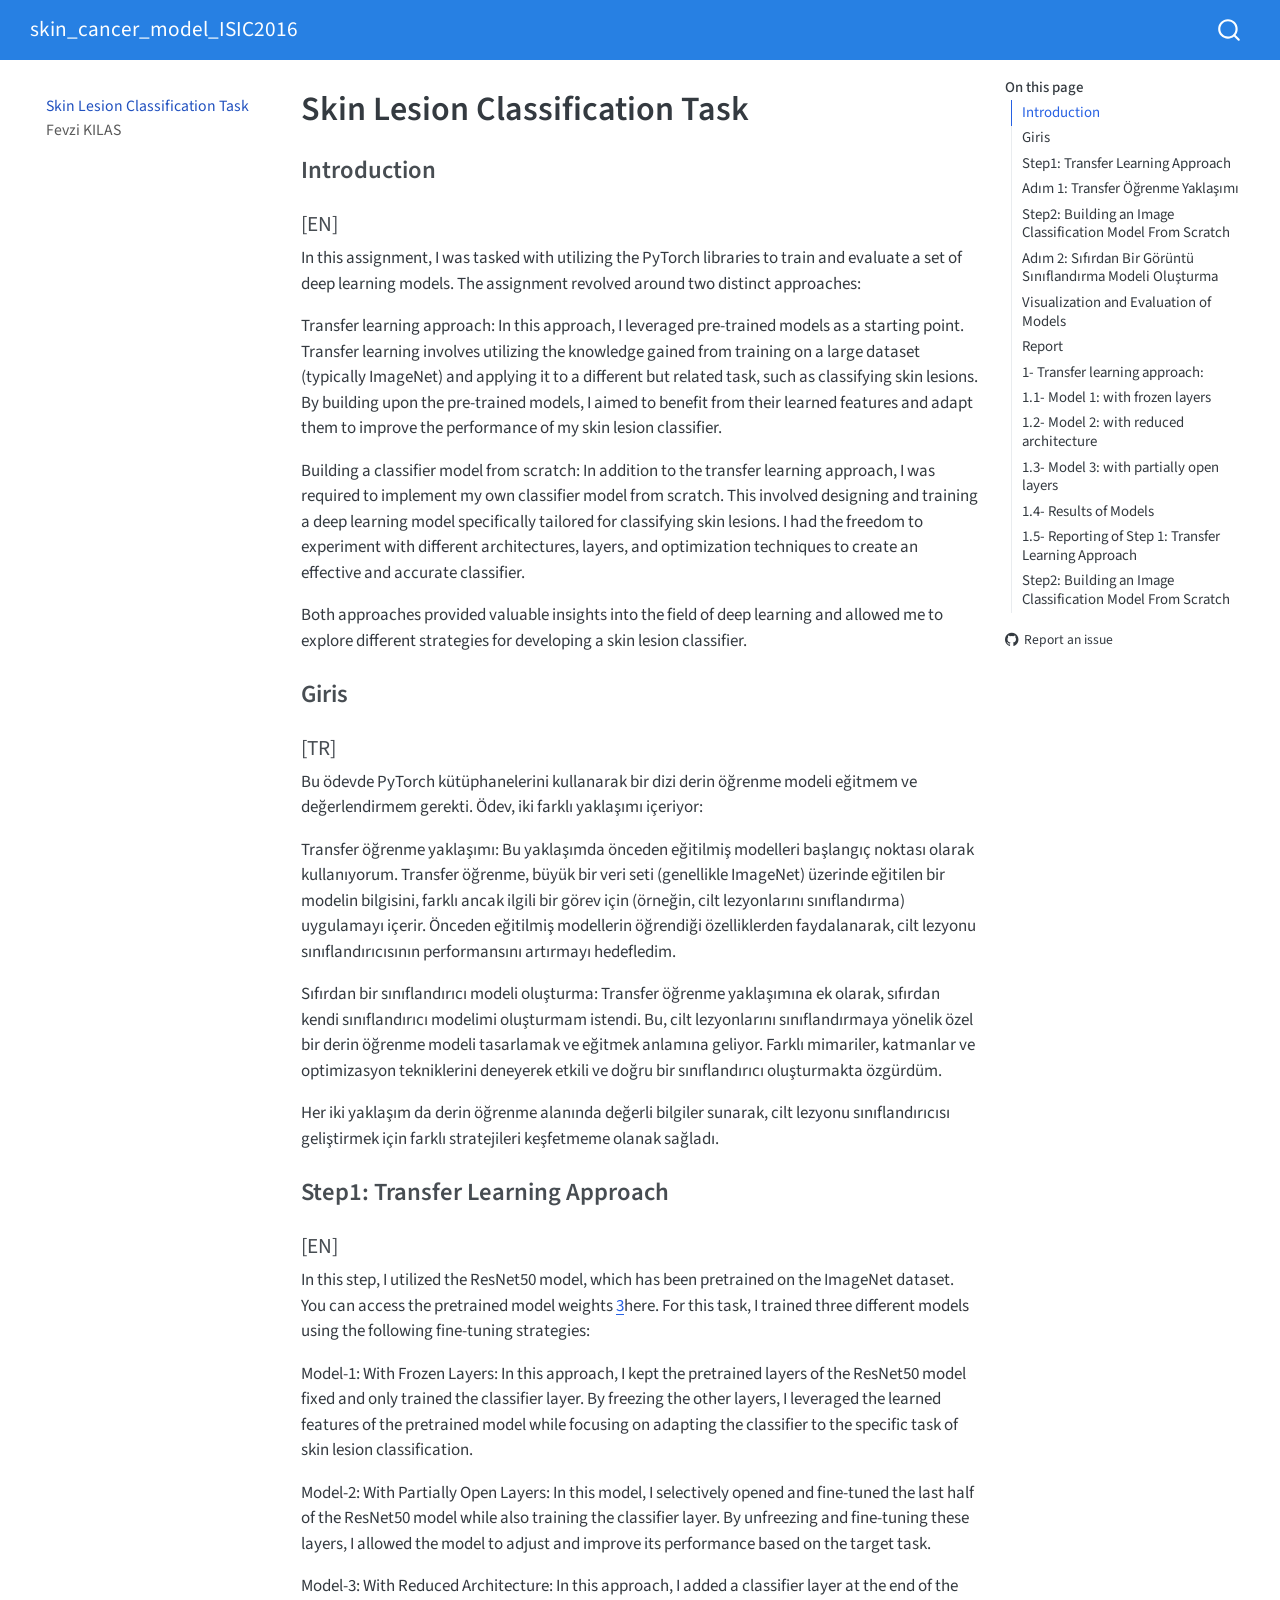
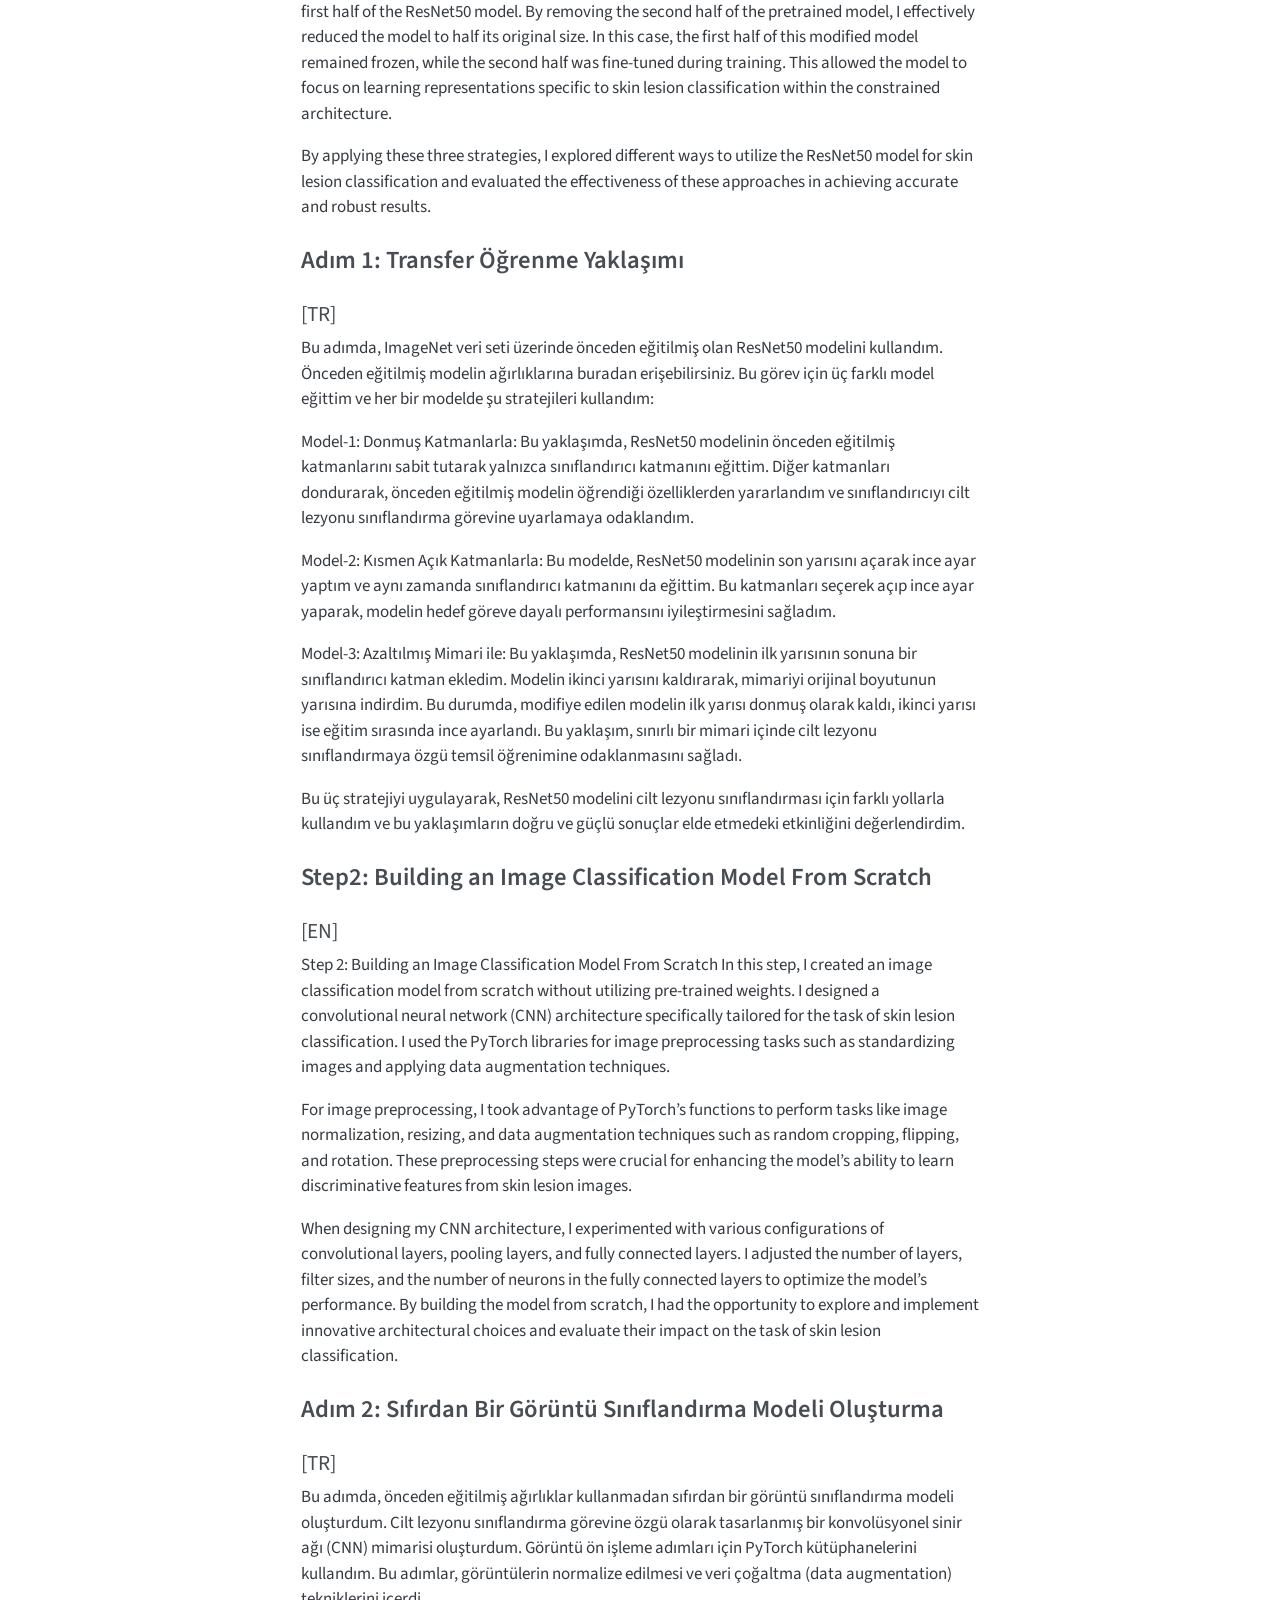
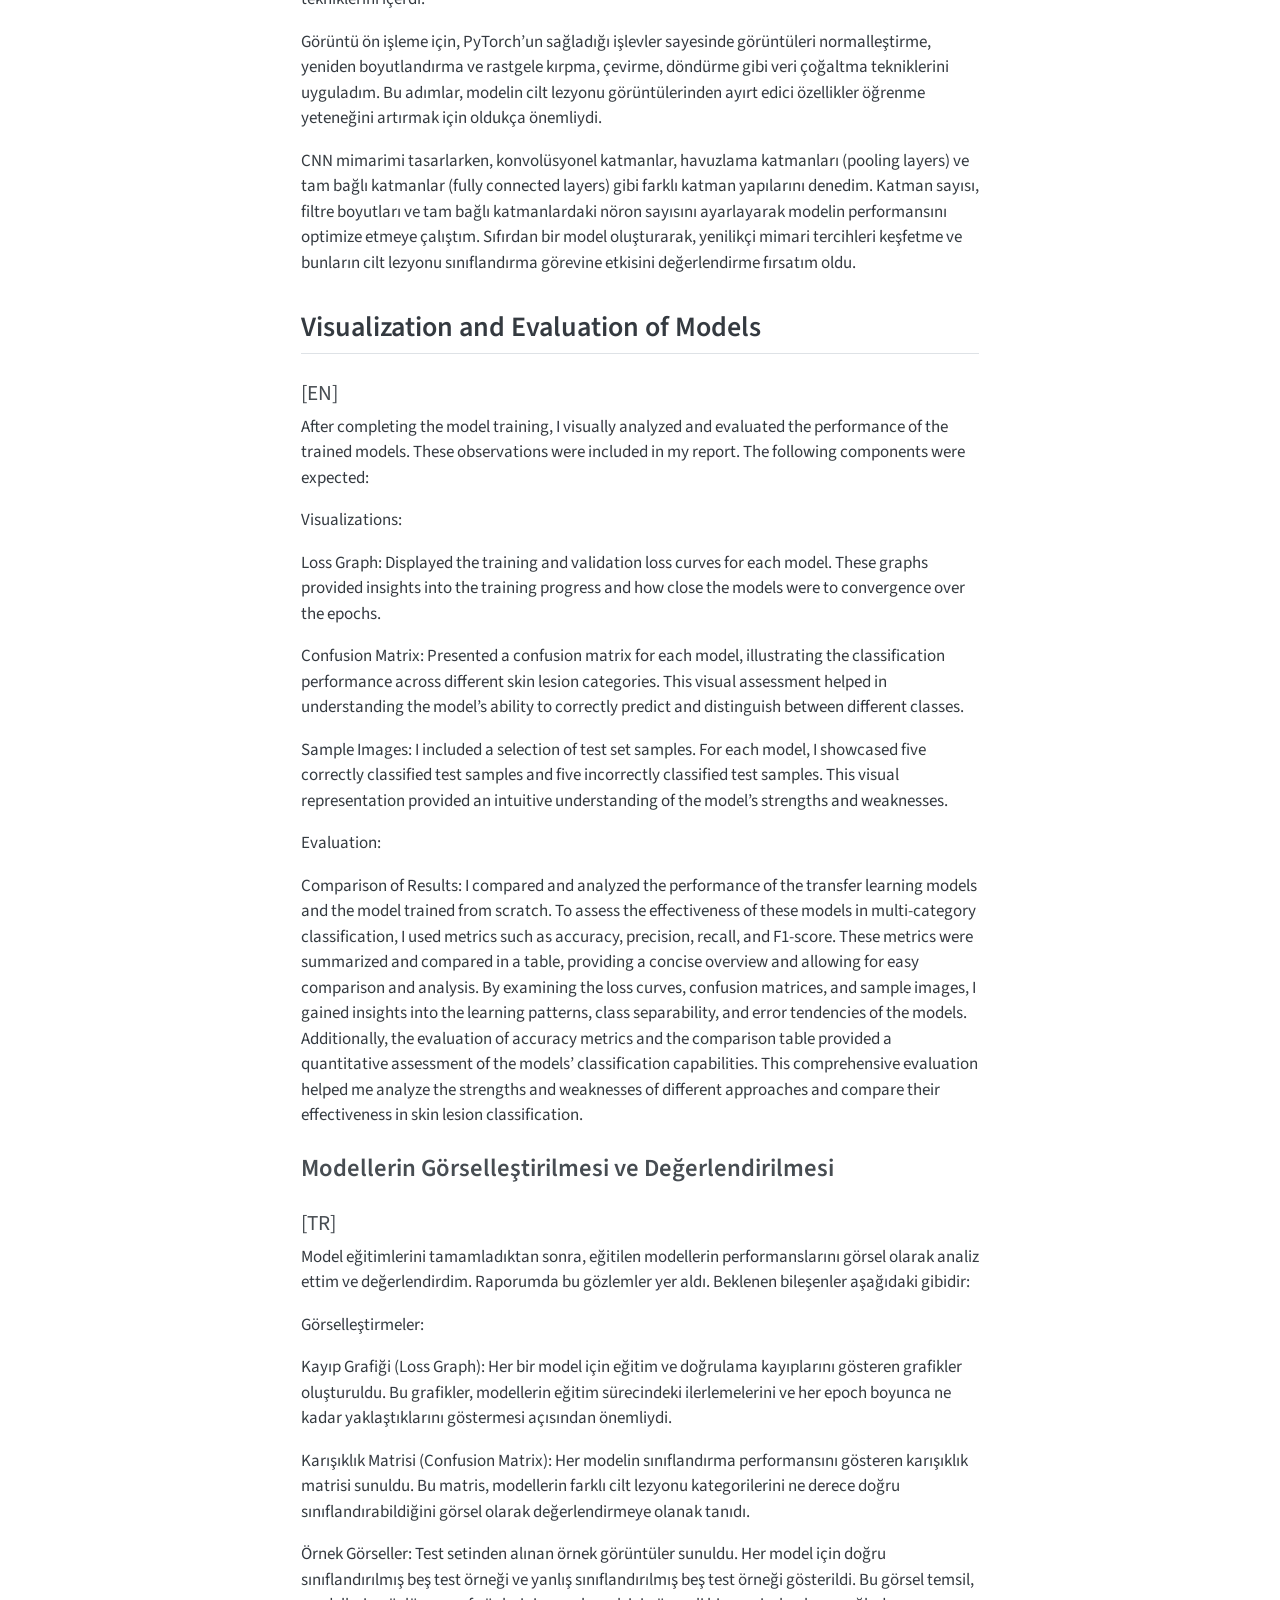
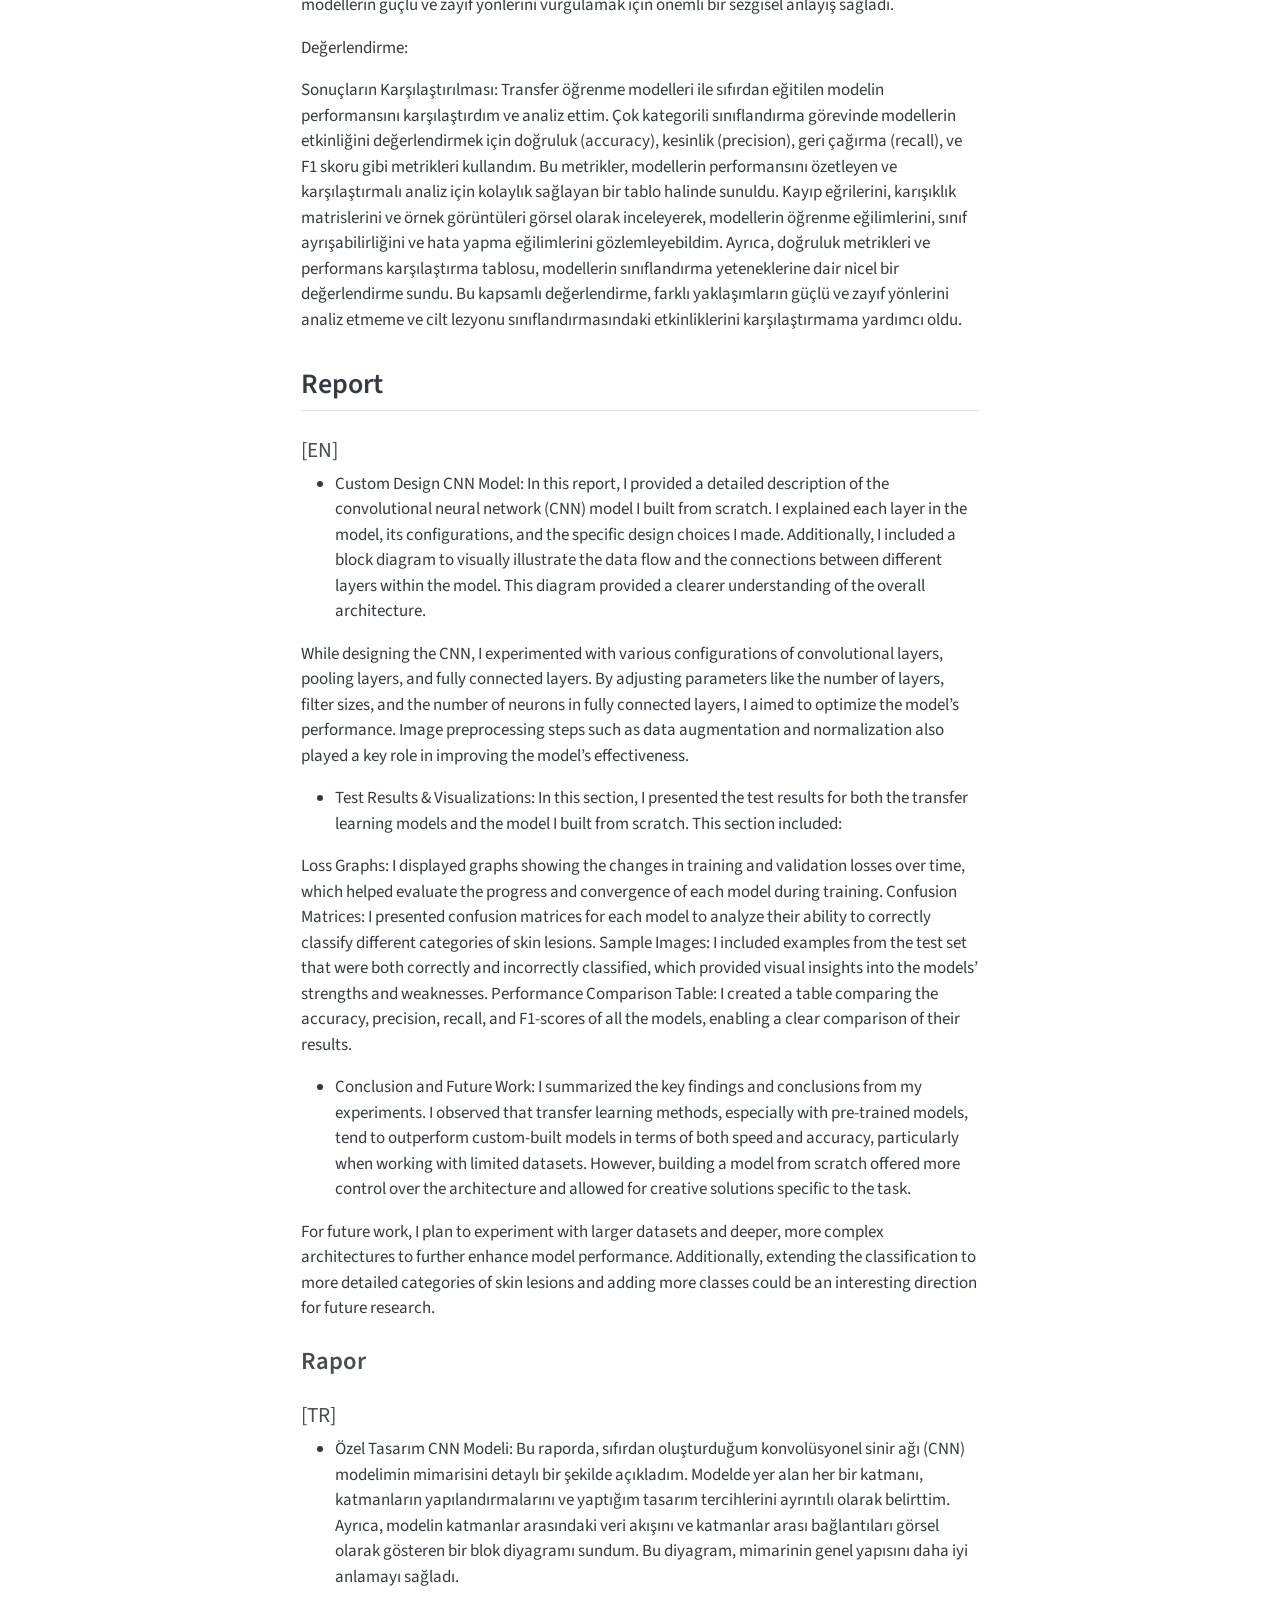
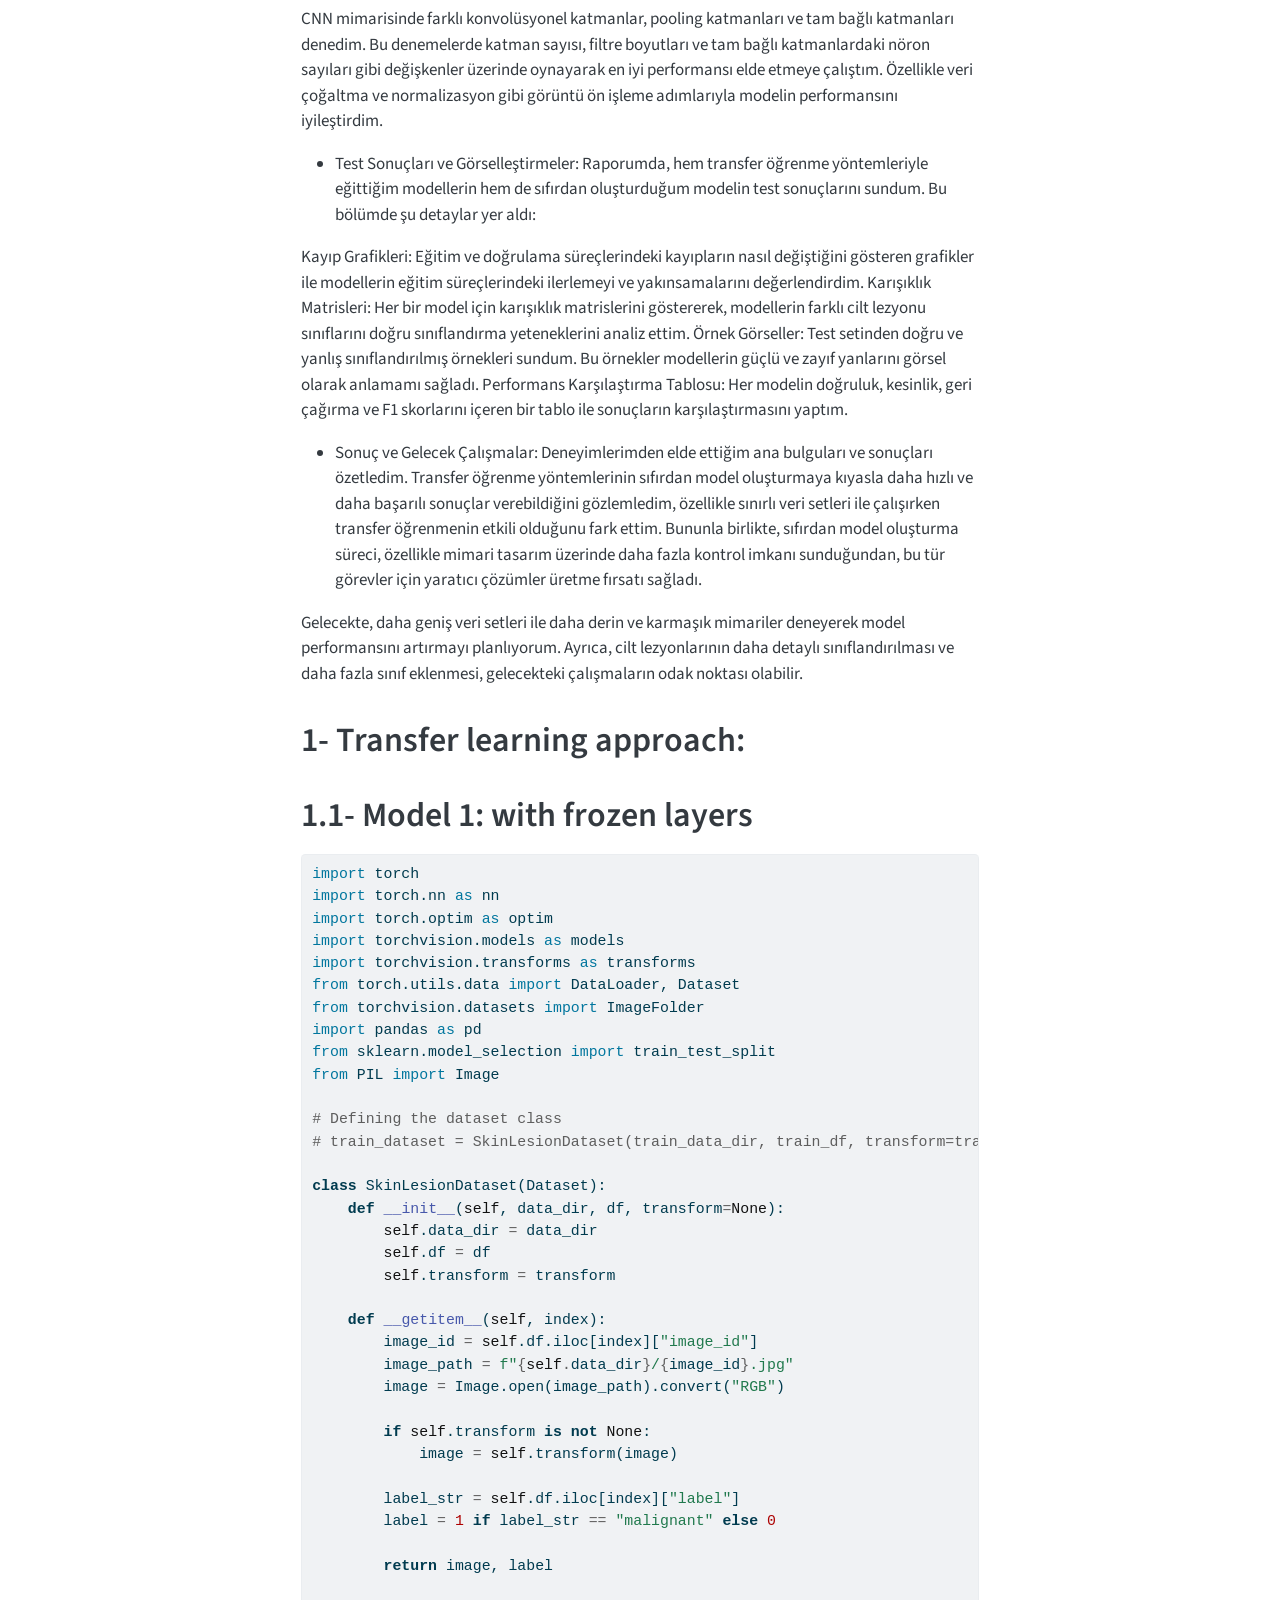
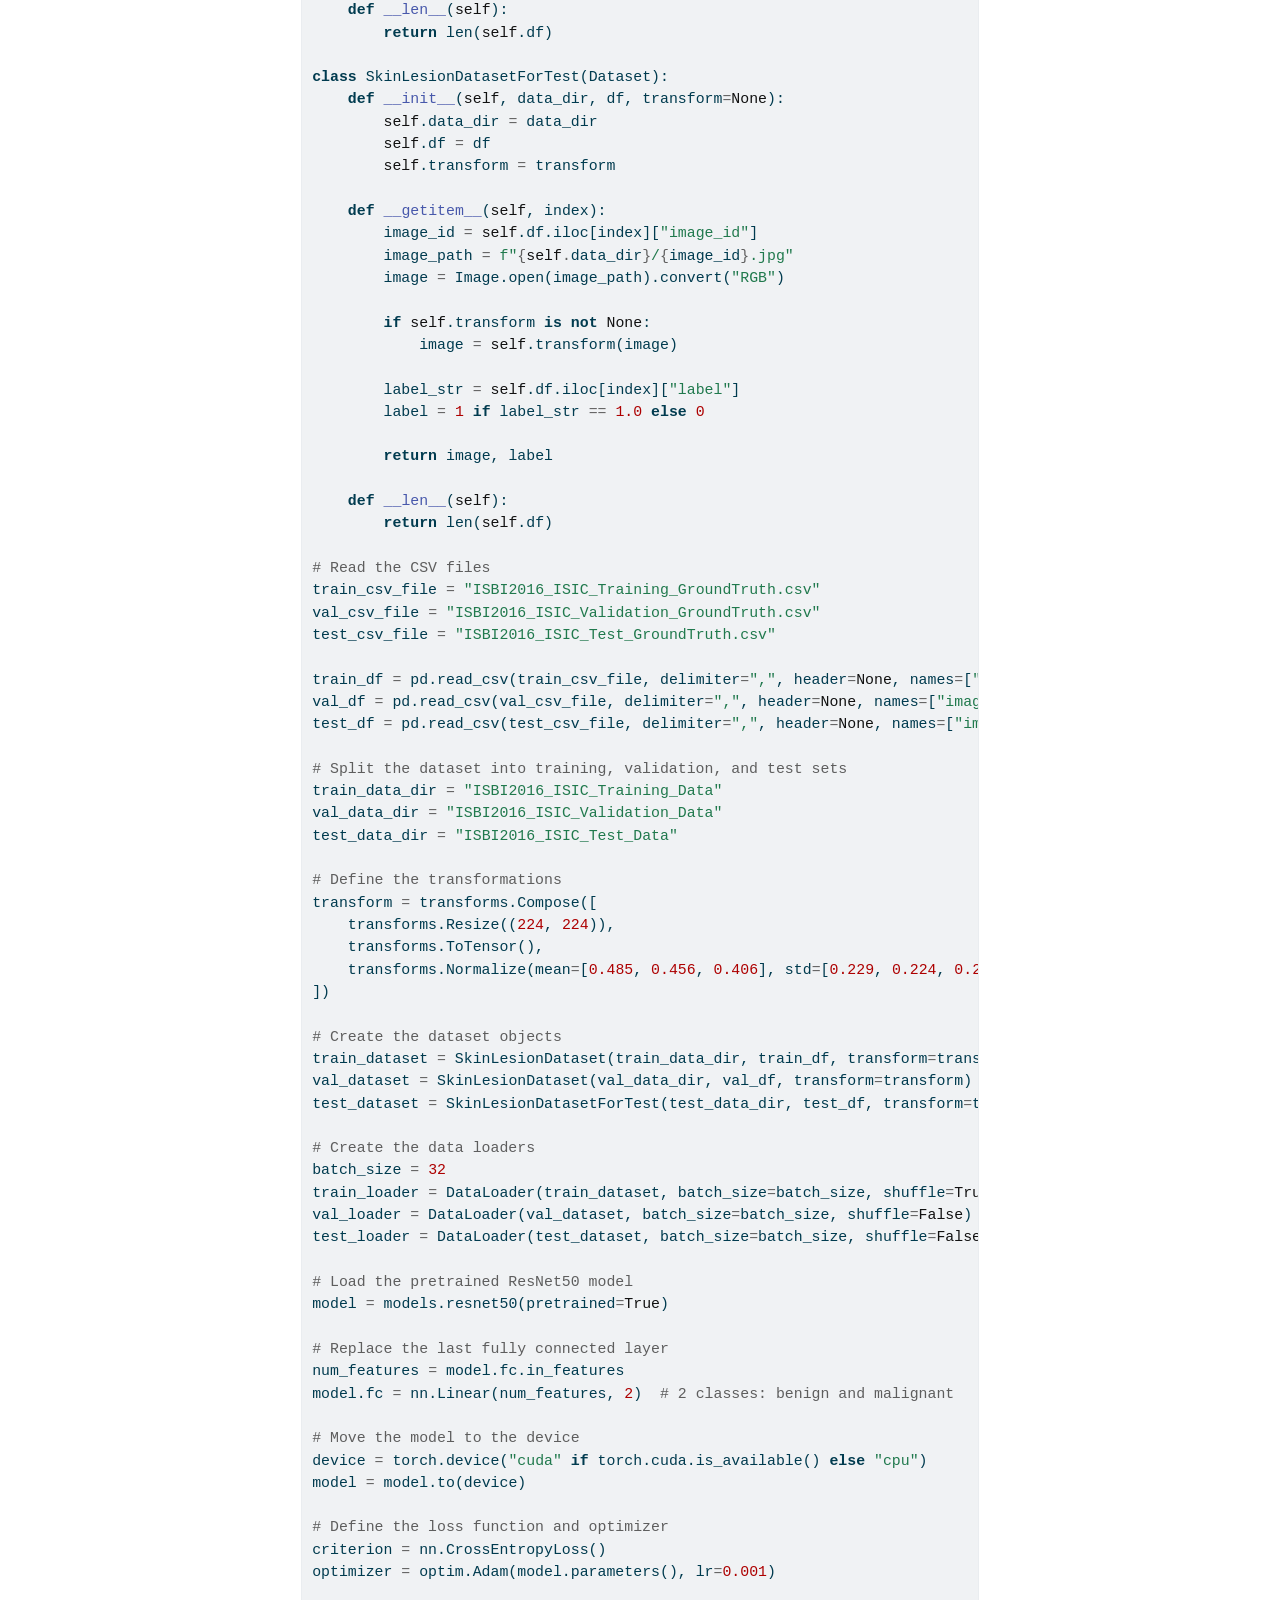
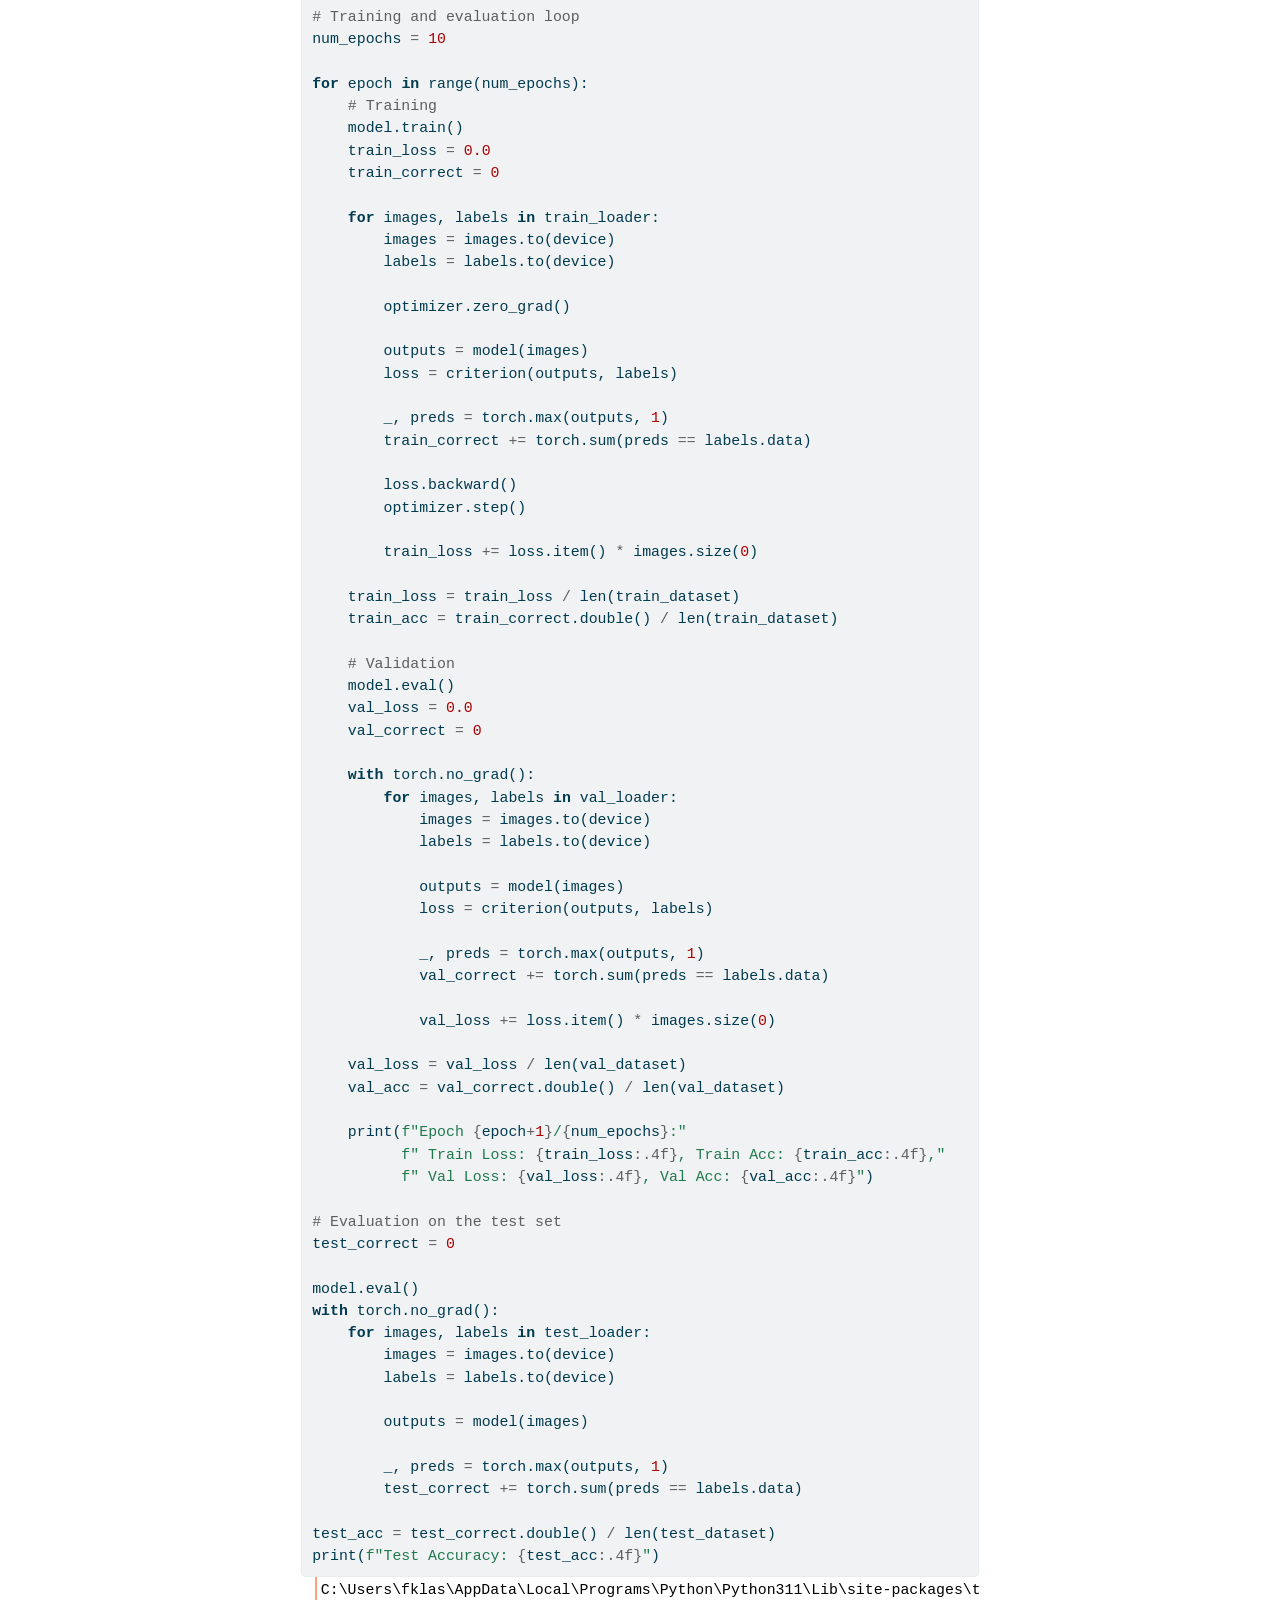
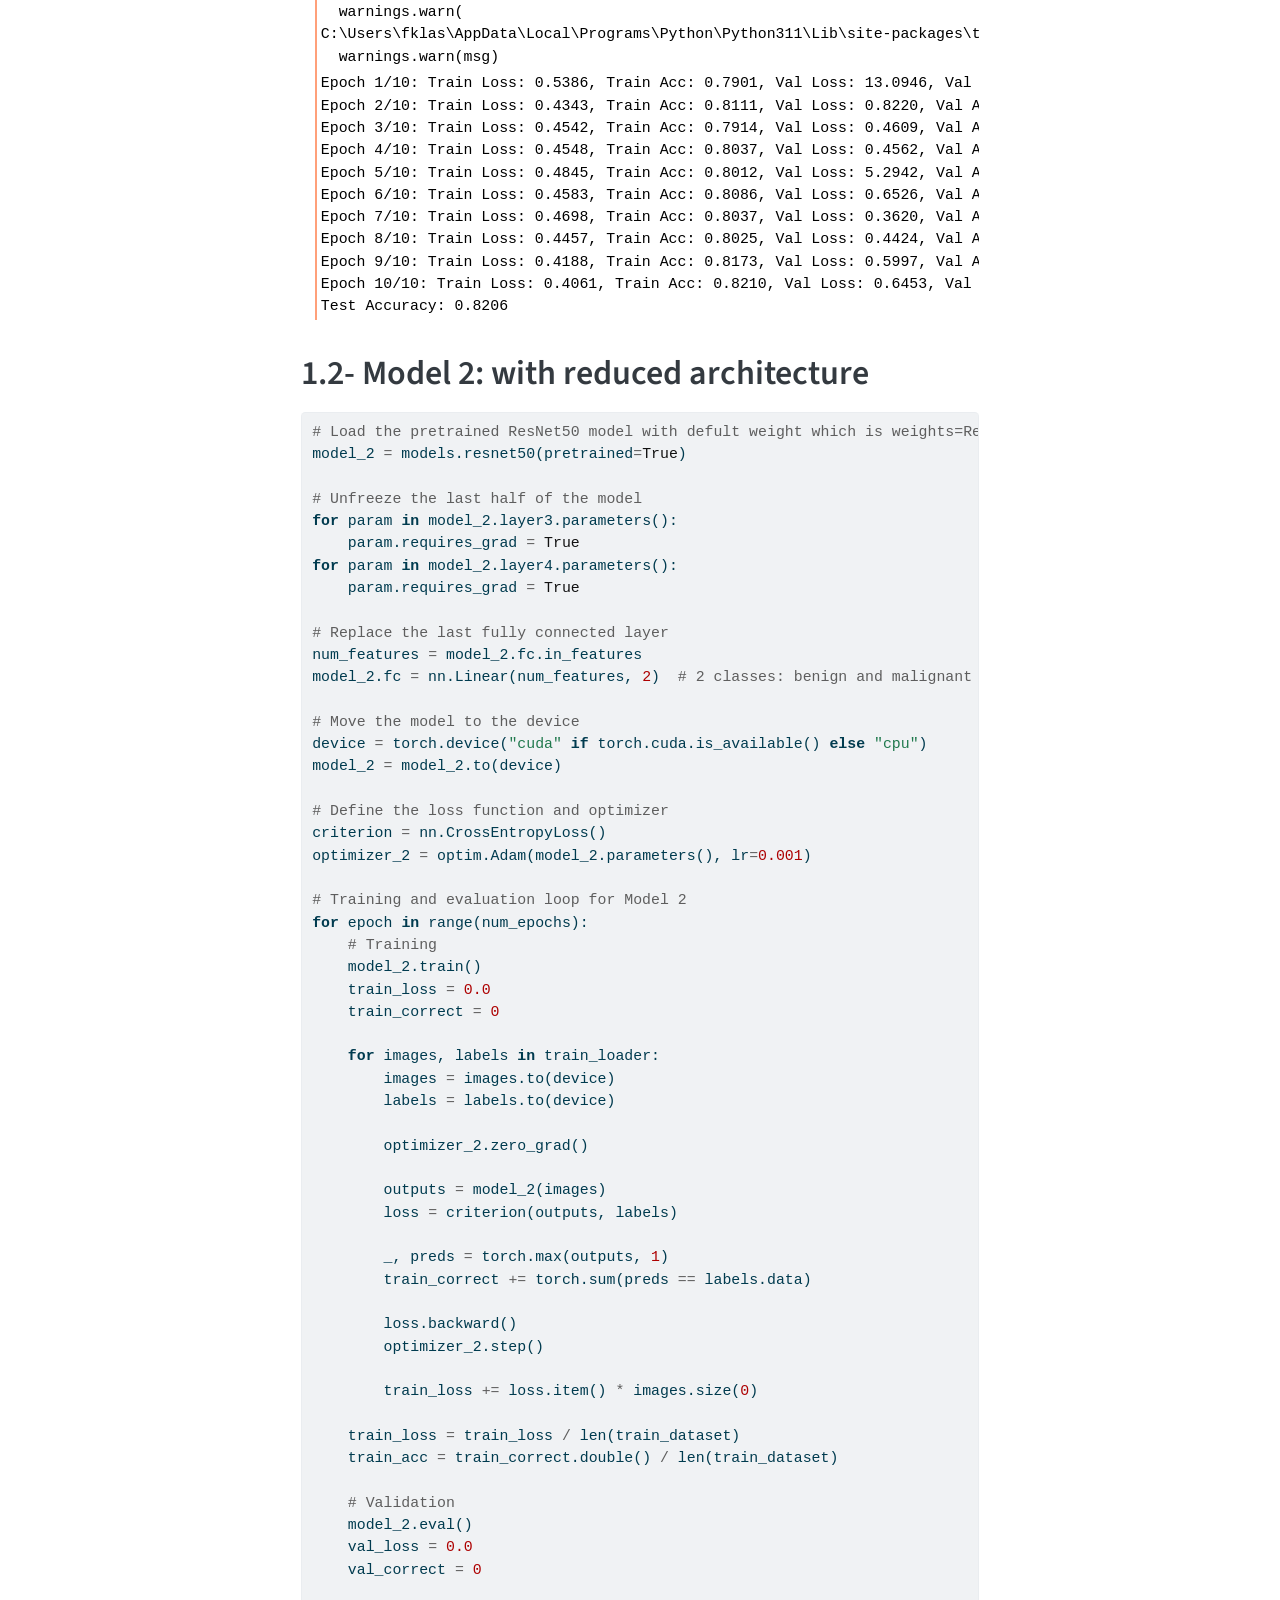
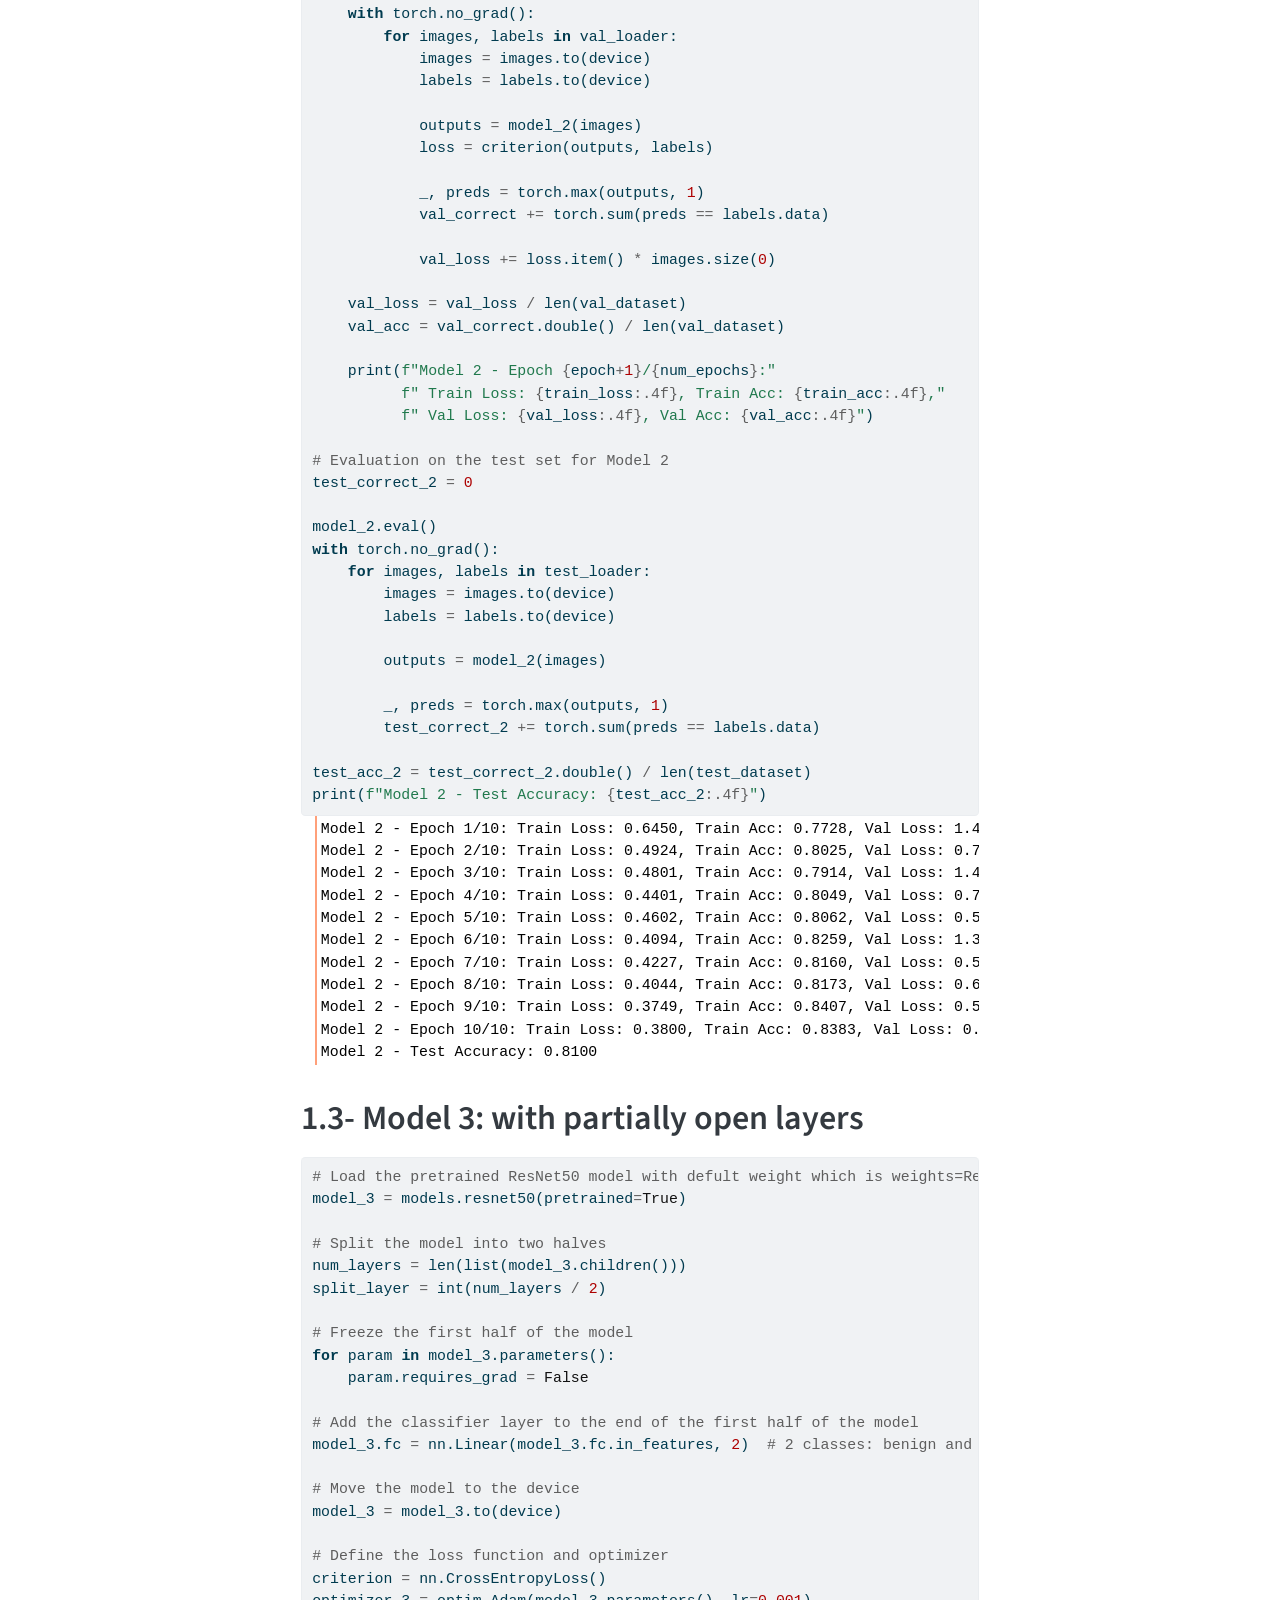
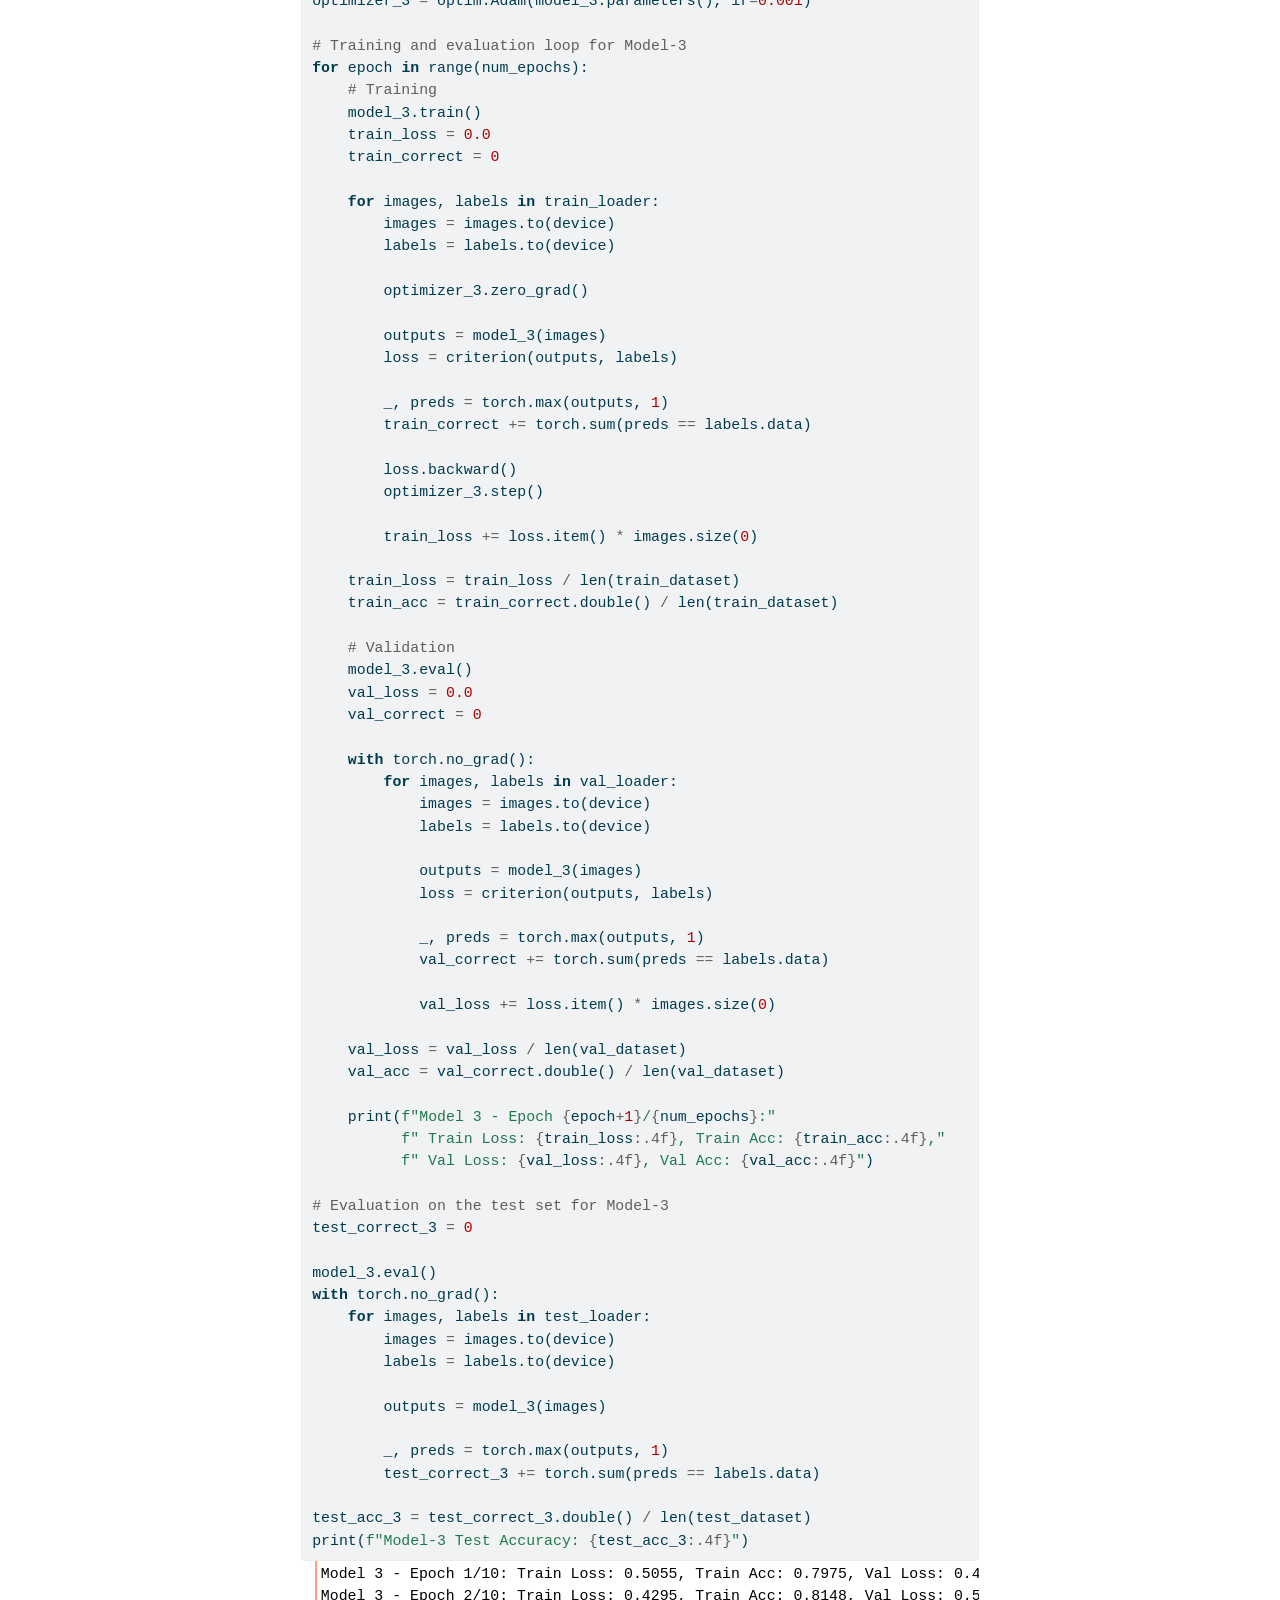
==== index.html @ 1084b4fd "deploy: 2e02b4ea2ab43eeaf4e46fa7cbc217e9fb32a64d" ====
<!DOCTYPE html>
<html xmlns="http://www.w3.org/1999/xhtml" lang="en" xml:lang="en"><head>

<meta charset="utf-8">
<meta name="generator" content="quarto-1.5.57">

<meta name="viewport" content="width=device-width, initial-scale=1.0, user-scalable=yes">


<title>Skin Lesion Classification Task – skin_cancer_model_ISIC2016</title>
<style>
code{white-space: pre-wrap;}
span.smallcaps{font-variant: small-caps;}
div.columns{display: flex; gap: min(4vw, 1.5em);}
div.column{flex: auto; overflow-x: auto;}
div.hanging-indent{margin-left: 1.5em; text-indent: -1.5em;}
ul.task-list{list-style: none;}
ul.task-list li input[type="checkbox"] {
  width: 0.8em;
  margin: 0 0.8em 0.2em -1em; /* quarto-specific, see https://github.com/quarto-dev/quarto-cli/issues/4556 */ 
  vertical-align: middle;
}
/* CSS for syntax highlighting */
pre > code.sourceCode { white-space: pre; position: relative; }
pre > code.sourceCode > span { line-height: 1.25; }
pre > code.sourceCode > span:empty { height: 1.2em; }
.sourceCode { overflow: visible; }
code.sourceCode > span { color: inherit; text-decoration: inherit; }
div.sourceCode { margin: 1em 0; }
pre.sourceCode { margin: 0; }
@media screen {
div.sourceCode { overflow: auto; }
}
@media print {
pre > code.sourceCode { white-space: pre-wrap; }
pre > code.sourceCode > span { display: inline-block; text-indent: -5em; padding-left: 5em; }
}
pre.numberSource code
  { counter-reset: source-line 0; }
pre.numberSource code > span
  { position: relative; left: -4em; counter-increment: source-line; }
pre.numberSource code > span > a:first-child::before
  { content: counter(source-line);
    position: relative; left: -1em; text-align: right; vertical-align: baseline;
    border: none; display: inline-block;
    -webkit-touch-callout: none; -webkit-user-select: none;
    -khtml-user-select: none; -moz-user-select: none;
    -ms-user-select: none; user-select: none;
    padding: 0 4px; width: 4em;
  }
pre.numberSource { margin-left: 3em;  padding-left: 4px; }
div.sourceCode
  {   }
@media screen {
pre > code.sourceCode > span > a:first-child::before { text-decoration: underline; }
}
</style>


<script src="site_libs/quarto-nav/quarto-nav.js"></script>
<script src="site_libs/quarto-nav/headroom.min.js"></script>
<script src="site_libs/clipboard/clipboard.min.js"></script>
<script src="site_libs/quarto-search/autocomplete.umd.js"></script>
<script src="site_libs/quarto-search/fuse.min.js"></script>
<script src="site_libs/quarto-search/quarto-search.js"></script>
<meta name="quarto:offset" content="./">
<script src="site_libs/quarto-html/quarto.js"></script>
<script src="site_libs/quarto-html/popper.min.js"></script>
<script src="site_libs/quarto-html/tippy.umd.min.js"></script>
<script src="site_libs/quarto-html/anchor.min.js"></script>
<link href="site_libs/quarto-html/tippy.css" rel="stylesheet">
<link href="site_libs/quarto-html/quarto-syntax-highlighting.css" rel="stylesheet" id="quarto-text-highlighting-styles">
<script src="site_libs/bootstrap/bootstrap.min.js"></script>
<link href="site_libs/bootstrap/bootstrap-icons.css" rel="stylesheet">
<link href="site_libs/bootstrap/bootstrap.min.css" rel="stylesheet" id="quarto-bootstrap" data-mode="light">
<script id="quarto-search-options" type="application/json">{
  "location": "navbar",
  "copy-button": false,
  "collapse-after": 3,
  "panel-placement": "end",
  "type": "overlay",
  "limit": 50,
  "keyboard-shortcut": [
    "f",
    "/",
    "s"
  ],
  "show-item-context": false,
  "language": {
    "search-no-results-text": "No results",
    "search-matching-documents-text": "matching documents",
    "search-copy-link-title": "Copy link to search",
    "search-hide-matches-text": "Hide additional matches",
    "search-more-match-text": "more match in this document",
    "search-more-matches-text": "more matches in this document",
    "search-clear-button-title": "Clear",
    "search-text-placeholder": "",
    "search-detached-cancel-button-title": "Cancel",
    "search-submit-button-title": "Submit",
    "search-label": "Search"
  }
}</script>


<link rel="stylesheet" href="styles.css">
<meta property="og:title" content="Skin Lesion Classification Task – skin_cancer_model_ISIC2016">
<meta property="og:site_name" content="skin_cancer_model_ISIC2016">
<meta name="twitter:title" content="Skin Lesion Classification Task – skin_cancer_model_ISIC2016">
<meta name="twitter:card" content="summary">
</head>

<body class="nav-sidebar floating nav-fixed">

<div id="quarto-search-results"></div>
  <header id="quarto-header" class="headroom fixed-top">
    <nav class="navbar navbar-expand-lg " data-bs-theme="dark">
      <div class="navbar-container container-fluid">
      <div class="navbar-brand-container mx-auto">
    <a class="navbar-brand" href="./index.html">
    <span class="navbar-title">skin_cancer_model_ISIC2016</span>
    </a>
  </div>
        <div class="quarto-navbar-tools tools-end">
</div>
          <div id="quarto-search" class="" title="Search"></div>
      </div> <!-- /container-fluid -->
    </nav>
  <nav class="quarto-secondary-nav">
    <div class="container-fluid d-flex">
      <button type="button" class="quarto-btn-toggle btn" data-bs-toggle="collapse" role="button" data-bs-target=".quarto-sidebar-collapse-item" aria-controls="quarto-sidebar" aria-expanded="false" aria-label="Toggle sidebar navigation" onclick="if (window.quartoToggleHeadroom) { window.quartoToggleHeadroom(); }">
        <i class="bi bi-layout-text-sidebar-reverse"></i>
      </button>
        <nav class="quarto-page-breadcrumbs" aria-label="breadcrumb"><ol class="breadcrumb"><li class="breadcrumb-item"><a href="./index.html">Skin Lesion Classification Task</a></li></ol></nav>
        <a class="flex-grow-1" role="navigation" data-bs-toggle="collapse" data-bs-target=".quarto-sidebar-collapse-item" aria-controls="quarto-sidebar" aria-expanded="false" aria-label="Toggle sidebar navigation" onclick="if (window.quartoToggleHeadroom) { window.quartoToggleHeadroom(); }">      
        </a>
    </div>
  </nav>
</header>
<!-- content -->
<div id="quarto-content" class="quarto-container page-columns page-rows-contents page-layout-article page-navbar">
<!-- sidebar -->
  <nav id="quarto-sidebar" class="sidebar collapse collapse-horizontal quarto-sidebar-collapse-item sidebar-navigation floating overflow-auto">
    <div class="sidebar-menu-container"> 
    <ul class="list-unstyled mt-1">
        <li class="sidebar-item">
  <div class="sidebar-item-container"> 
  <a href="./index.html" class="sidebar-item-text sidebar-link active">
 <span class="menu-text">Skin Lesion Classification Task</span></a>
  </div>
</li>
        <li class="sidebar-item">
  <div class="sidebar-item-container"> 
  <a href="./core.html" class="sidebar-item-text sidebar-link">
 <span class="menu-text">Fevzi KILAS</span></a>
  </div>
</li>
    </ul>
    </div>
</nav>
<div id="quarto-sidebar-glass" class="quarto-sidebar-collapse-item" data-bs-toggle="collapse" data-bs-target=".quarto-sidebar-collapse-item"></div>
<!-- margin-sidebar -->
    <div id="quarto-margin-sidebar" class="sidebar margin-sidebar">
        <nav id="TOC" role="doc-toc" class="toc-active">
    <h2 id="toc-title">On this page</h2>
   
  <ul>
  <li><a href="#introduction" id="toc-introduction" class="nav-link active" data-scroll-target="#introduction">Introduction</a></li>
  <li><a href="#giris" id="toc-giris" class="nav-link" data-scroll-target="#giris">Giris</a></li>
  <li><a href="#step1-transfer-learning-approach" id="toc-step1-transfer-learning-approach" class="nav-link" data-scroll-target="#step1-transfer-learning-approach">Step1: Transfer Learning Approach</a></li>
  <li><a href="#adım-1-transfer-öğrenme-yaklaşımı" id="toc-adım-1-transfer-öğrenme-yaklaşımı" class="nav-link" data-scroll-target="#adım-1-transfer-öğrenme-yaklaşımı">Adım 1: Transfer Öğrenme Yaklaşımı</a></li>
  <li><a href="#step2-building-an-image-classification-model-from-scratch" id="toc-step2-building-an-image-classification-model-from-scratch" class="nav-link" data-scroll-target="#step2-building-an-image-classification-model-from-scratch">Step2: Building an Image Classification Model From Scratch</a></li>
  <li><a href="#adım-2-sıfırdan-bir-görüntü-sınıflandırma-modeli-oluşturma" id="toc-adım-2-sıfırdan-bir-görüntü-sınıflandırma-modeli-oluşturma" class="nav-link" data-scroll-target="#adım-2-sıfırdan-bir-görüntü-sınıflandırma-modeli-oluşturma">Adım 2: Sıfırdan Bir Görüntü Sınıflandırma Modeli Oluşturma</a></li>
  <li><a href="#visualization-and-evaluation-of-models" id="toc-visualization-and-evaluation-of-models" class="nav-link" data-scroll-target="#visualization-and-evaluation-of-models">Visualization and Evaluation of Models</a>
  <ul class="collapse">
  <li><a href="#modellerin-görselleştirilmesi-ve-değerlendirilmesi" id="toc-modellerin-görselleştirilmesi-ve-değerlendirilmesi" class="nav-link" data-scroll-target="#modellerin-görselleştirilmesi-ve-değerlendirilmesi">Modellerin Görselleştirilmesi ve Değerlendirilmesi</a></li>
  </ul></li>
  <li><a href="#report" id="toc-report" class="nav-link" data-scroll-target="#report">Report</a>
  <ul class="collapse">
  <li><a href="#rapor" id="toc-rapor" class="nav-link" data-scroll-target="#rapor">Rapor</a></li>
  </ul></li>
  <li><a href="#transfer-learning-approach" id="toc-transfer-learning-approach" class="nav-link" data-scroll-target="#transfer-learning-approach">1- Transfer learning approach:</a></li>
  <li><a href="#model-1-with-frozen-layers" id="toc-model-1-with-frozen-layers" class="nav-link" data-scroll-target="#model-1-with-frozen-layers">1.1- Model 1: with frozen layers</a></li>
  <li><a href="#model-2-with-reduced-architecture" id="toc-model-2-with-reduced-architecture" class="nav-link" data-scroll-target="#model-2-with-reduced-architecture">1.2- Model 2: with reduced architecture</a></li>
  <li><a href="#model-3-with-partially-open-layers" id="toc-model-3-with-partially-open-layers" class="nav-link" data-scroll-target="#model-3-with-partially-open-layers">1.3- Model 3: with partially open layers</a></li>
  <li><a href="#results-of-models" id="toc-results-of-models" class="nav-link" data-scroll-target="#results-of-models">1.4- Results of Models</a>
  <ul class="collapse">
  <li><a href="#corect-train---which-means-the-latest-version-of-the-models-result--" id="toc-corect-train---which-means-the-latest-version-of-the-models-result--" class="nav-link" data-scroll-target="#corect-train---which-means-the-latest-version-of-the-models-result--">Corect Train - which means the latest version of the models result -</a></li>
  <li><a href="#the-previous-model-from-the-models-that-i-trained-correctly-last----" id="toc-the-previous-model-from-the-models-that-i-trained-correctly-last----" class="nav-link" data-scroll-target="#the-previous-model-from-the-models-that-i-trained-correctly-last----">- - ^^ THE PREVİOUS MODEL FROM THE MODELS THAT I TRAINED CORRECTLY LAST ^^- -</a></li>
  <li><a href="#model-1-loss-curves" id="toc-model-1-loss-curves" class="nav-link" data-scroll-target="#model-1-loss-curves">Model 1 loss curves</a></li>
  <li><a href="#model-2-loss-curves" id="toc-model-2-loss-curves" class="nav-link" data-scroll-target="#model-2-loss-curves">Model 2 loss curves</a></li>
  <li><a href="#model-3-loss-curves" id="toc-model-3-loss-curves" class="nav-link" data-scroll-target="#model-3-loss-curves">Model 3 loss curves</a></li>
  </ul></li>
  <li><a href="#reporting-of-step-1-transfer-learning-approach" id="toc-reporting-of-step-1-transfer-learning-approach" class="nav-link" data-scroll-target="#reporting-of-step-1-transfer-learning-approach">1.5- Reporting of Step 1: Transfer Learning Approach</a>
  <ul class="collapse">
  <li><a href="#confusion-matrix-classification-report-precision-recall-f1-score-and-support" id="toc-confusion-matrix-classification-report-precision-recall-f1-score-and-support" class="nav-link" data-scroll-target="#confusion-matrix-classification-report-precision-recall-f1-score-and-support">1.5.1- Confusion matrix, Classification Report: precision, recall, f1-score, and support</a>
  <ul class="collapse">
  <li><a href="#confusion-matrix-classification-report-precision-recall-f1-score-and-support-of-the-model-1" id="toc-confusion-matrix-classification-report-precision-recall-f1-score-and-support-of-the-model-1" class="nav-link" data-scroll-target="#confusion-matrix-classification-report-precision-recall-f1-score-and-support-of-the-model-1">1.5.1.1- Confusion matrix, Classification Report: precision, recall, f1-score, and support of the model 1</a></li>
  <li><a href="#confusion-matrix-classification-report-precision-recall-f1-score-and-support-of-the-model-2" id="toc-confusion-matrix-classification-report-precision-recall-f1-score-and-support-of-the-model-2" class="nav-link" data-scroll-target="#confusion-matrix-classification-report-precision-recall-f1-score-and-support-of-the-model-2">1.5.1.2- Confusion matrix, Classification Report: precision, recall, f1-score, and support of the model 2</a></li>
  <li><a href="#confusion-matrix-classification-report-precision-recall-f1-score-and-support-of-the-model-3" id="toc-confusion-matrix-classification-report-precision-recall-f1-score-and-support-of-the-model-3" class="nav-link" data-scroll-target="#confusion-matrix-classification-report-precision-recall-f1-score-and-support-of-the-model-3">1.5.1.3- Confusion matrix, Classification Report: precision, recall, f1-score, and support of the model 3</a></li>
  </ul></li>
  <li><a href="#example-of-correctly-classified-samples-and-incorrectly-classified-samples" id="toc-example-of-correctly-classified-samples-and-incorrectly-classified-samples" class="nav-link" data-scroll-target="#example-of-correctly-classified-samples-and-incorrectly-classified-samples">1.5.2- Example of Correctly Classified Samples and Incorrectly Classified Samples</a></li>
  </ul></li>
  <li><a href="#step2-building-an-image-classification-model-from-scratch-1" id="toc-step2-building-an-image-classification-model-from-scratch-1" class="nav-link" data-scroll-target="#step2-building-an-image-classification-model-from-scratch-1">Step2: Building an Image Classification Model From Scratch</a>
  <ul class="collapse">
  <li><a href="#i-thought-the-model-did-not-prerdict-any-1-but-when-i-look-at-a-few-more-pictures-and-than-i-see-it.-it-was-just-a-coincidence." id="toc-i-thought-the-model-did-not-prerdict-any-1-but-when-i-look-at-a-few-more-pictures-and-than-i-see-it.-it-was-just-a-coincidence." class="nav-link" data-scroll-target="#i-thought-the-model-did-not-prerdict-any-1-but-when-i-look-at-a-few-more-pictures-and-than-i-see-it.-it-was-just-a-coincidence.">I thought the model did not prerdict any 1 but when I look at a few more pictures and than I see it. It was just a coincidence.</a></li>
  <li><a href="#loss-curve-of-cnn-model." id="toc-loss-curve-of-cnn-model." class="nav-link" data-scroll-target="#loss-curve-of-cnn-model.">Loss curve of CNN model.</a></li>
  <li><a href="#confusion-matrix-and-classification-report-of-cnn-model" id="toc-confusion-matrix-and-classification-report-of-cnn-model" class="nav-link" data-scroll-target="#confusion-matrix-and-classification-report-of-cnn-model">Confusion matrix and Classification Report of CNN Model</a></li>
  <li><a href="#i-thought-the-model-did-not-prerdict-any-1-but-when-i-look-at-a-few-more-pictures-and-than-i-see-it.-it-was-just-a-coincidence.-and-also-i-look-to-the-confusion-matrix-and-it-shows-us-69-6-predictions-results-are-1." id="toc-i-thought-the-model-did-not-prerdict-any-1-but-when-i-look-at-a-few-more-pictures-and-than-i-see-it.-it-was-just-a-coincidence.-and-also-i-look-to-the-confusion-matrix-and-it-shows-us-69-6-predictions-results-are-1." class="nav-link" data-scroll-target="#i-thought-the-model-did-not-prerdict-any-1-but-when-i-look-at-a-few-more-pictures-and-than-i-see-it.-it-was-just-a-coincidence.-and-also-i-look-to-the-confusion-matrix-and-it-shows-us-69-6-predictions-results-are-1.">^^ ^^ I thought the model did not prerdict any 1 but when I look at a few more pictures and than I see it. It was just a coincidence. And also I look to the confusion matrix and it shows us 69 + 6 predictions results are 1.</a></li>
  </ul></li>
  </ul>
<div class="toc-actions"><ul><li><a href="https://github.com/fevzikilas/skin_cancer_model_ISIC2016/issues/new" class="toc-action"><i class="bi bi-github"></i>Report an issue</a></li></ul></div></nav>
    </div>
<!-- main -->
<main class="content" id="quarto-document-content">

<header id="title-block-header" class="quarto-title-block default">
<div class="quarto-title">
<h1 class="title">Skin Lesion Classification Task</h1>
</div>



<div class="quarto-title-meta">

    
  
    
  </div>
  


</header>


<!-- WARNING: THIS FILE WAS AUTOGENERATED! DO NOT EDIT! -->
<section id="introduction" class="level3">
<h3 class="anchored" data-anchor-id="introduction">Introduction</h3>
<section id="en" class="level4">
<h4 class="anchored" data-anchor-id="en">[EN]</h4>
<p>In this assignment, I was tasked with utilizing the PyTorch libraries to train and evaluate a set of deep learning models. The assignment revolved around two distinct approaches:</p>
<p>Transfer learning approach: In this approach, I leveraged pre-trained models as a starting point. Transfer learning involves utilizing the knowledge gained from training on a large dataset (typically ImageNet) and applying it to a different but related task, such as classifying skin lesions. By building upon the pre-trained models, I aimed to benefit from their learned features and adapt them to improve the performance of my skin lesion classifier.</p>
<p>Building a classifier model from scratch: In addition to the transfer learning approach, I was required to implement my own classifier model from scratch. This involved designing and training a deep learning model specifically tailored for classifying skin lesions. I had the freedom to experiment with different architectures, layers, and optimization techniques to create an effective and accurate classifier.</p>
<p>Both approaches provided valuable insights into the field of deep learning and allowed me to explore different strategies for developing a skin lesion classifier.</p>
</section>
</section>
<section id="giris" class="level3">
<h3 class="anchored" data-anchor-id="giris">Giris</h3>
<section id="tr" class="level4">
<h4 class="anchored" data-anchor-id="tr">[TR]</h4>
<p>Bu ödevde PyTorch kütüphanelerini kullanarak bir dizi derin öğrenme modeli eğitmem ve değerlendirmem gerekti. Ödev, iki farklı yaklaşımı içeriyor:</p>
<p>Transfer öğrenme yaklaşımı: Bu yaklaşımda önceden eğitilmiş modelleri başlangıç noktası olarak kullanıyorum. Transfer öğrenme, büyük bir veri seti (genellikle ImageNet) üzerinde eğitilen bir modelin bilgisini, farklı ancak ilgili bir görev için (örneğin, cilt lezyonlarını sınıflandırma) uygulamayı içerir. Önceden eğitilmiş modellerin öğrendiği özelliklerden faydalanarak, cilt lezyonu sınıflandırıcısının performansını artırmayı hedefledim.</p>
<p>Sıfırdan bir sınıflandırıcı modeli oluşturma: Transfer öğrenme yaklaşımına ek olarak, sıfırdan kendi sınıflandırıcı modelimi oluşturmam istendi. Bu, cilt lezyonlarını sınıflandırmaya yönelik özel bir derin öğrenme modeli tasarlamak ve eğitmek anlamına geliyor. Farklı mimariler, katmanlar ve optimizasyon tekniklerini deneyerek etkili ve doğru bir sınıflandırıcı oluşturmakta özgürdüm.</p>
<p>Her iki yaklaşım da derin öğrenme alanında değerli bilgiler sunarak, cilt lezyonu sınıflandırıcısı geliştirmek için farklı stratejileri keşfetmeme olanak sağladı.</p>
</section>
</section>
<section id="step1-transfer-learning-approach" class="level3">
<h3 class="anchored" data-anchor-id="step1-transfer-learning-approach">Step1: Transfer Learning Approach</h3>
<section id="en-1" class="level4">
<h4 class="anchored" data-anchor-id="en-1">[EN]</h4>
<p>In this step, I utilized the ResNet50 model, which has been pretrained on the ImageNet dataset. You can access the pretrained model weights <a href="https://pytorch.org/vision/stable/models.html">3</a>here. For this task, I trained three different models using the following fine-tuning strategies:</p>
<p>Model-1: With Frozen Layers: In this approach, I kept the pretrained layers of the ResNet50 model fixed and only trained the classifier layer. By freezing the other layers, I leveraged the learned features of the pretrained model while focusing on adapting the classifier to the specific task of skin lesion classification.</p>
<p>Model-2: With Partially Open Layers: In this model, I selectively opened and fine-tuned the last half of the ResNet50 model while also training the classifier layer. By unfreezing and fine-tuning these layers, I allowed the model to adjust and improve its performance based on the target task.</p>
<p>Model-3: With Reduced Architecture: In this approach, I added a classifier layer at the end of the first half of the ResNet50 model. By removing the second half of the pretrained model, I effectively reduced the model to half its original size. In this case, the first half of this modified model remained frozen, while the second half was fine-tuned during training. This allowed the model to focus on learning representations specific to skin lesion classification within the constrained architecture.</p>
<p>By applying these three strategies, I explored different ways to utilize the ResNet50 model for skin lesion classification and evaluated the effectiveness of these approaches in achieving accurate and robust results.</p>
</section>
</section>
<section id="adım-1-transfer-öğrenme-yaklaşımı" class="level3">
<h3 class="anchored" data-anchor-id="adım-1-transfer-öğrenme-yaklaşımı">Adım 1: Transfer Öğrenme Yaklaşımı</h3>
<section id="tr-1" class="level4">
<h4 class="anchored" data-anchor-id="tr-1">[TR]</h4>
<p>Bu adımda, ImageNet veri seti üzerinde önceden eğitilmiş olan ResNet50 modelini kullandım. Önceden eğitilmiş modelin ağırlıklarına buradan erişebilirsiniz. Bu görev için üç farklı model eğittim ve her bir modelde şu stratejileri kullandım:</p>
<p>Model-1: Donmuş Katmanlarla: Bu yaklaşımda, ResNet50 modelinin önceden eğitilmiş katmanlarını sabit tutarak yalnızca sınıflandırıcı katmanını eğittim. Diğer katmanları dondurarak, önceden eğitilmiş modelin öğrendiği özelliklerden yararlandım ve sınıflandırıcıyı cilt lezyonu sınıflandırma görevine uyarlamaya odaklandım.</p>
<p>Model-2: Kısmen Açık Katmanlarla: Bu modelde, ResNet50 modelinin son yarısını açarak ince ayar yaptım ve aynı zamanda sınıflandırıcı katmanını da eğittim. Bu katmanları seçerek açıp ince ayar yaparak, modelin hedef göreve dayalı performansını iyileştirmesini sağladım.</p>
<p>Model-3: Azaltılmış Mimari ile: Bu yaklaşımda, ResNet50 modelinin ilk yarısının sonuna bir sınıflandırıcı katman ekledim. Modelin ikinci yarısını kaldırarak, mimariyi orijinal boyutunun yarısına indirdim. Bu durumda, modifiye edilen modelin ilk yarısı donmuş olarak kaldı, ikinci yarısı ise eğitim sırasında ince ayarlandı. Bu yaklaşım, sınırlı bir mimari içinde cilt lezyonu sınıflandırmaya özgü temsil öğrenimine odaklanmasını sağladı.</p>
<p>Bu üç stratejiyi uygulayarak, ResNet50 modelini cilt lezyonu sınıflandırması için farklı yollarla kullandım ve bu yaklaşımların doğru ve güçlü sonuçlar elde etmedeki etkinliğini değerlendirdim.</p>
</section>
</section>
<section id="step2-building-an-image-classification-model-from-scratch" class="level3">
<h3 class="anchored" data-anchor-id="step2-building-an-image-classification-model-from-scratch">Step2: Building an Image Classification Model From Scratch</h3>
<section id="en-2" class="level4">
<h4 class="anchored" data-anchor-id="en-2">[EN]</h4>
<p>Step 2: Building an Image Classification Model From Scratch In this step, I created an image classification model from scratch without utilizing pre-trained weights. I designed a convolutional neural network (CNN) architecture specifically tailored for the task of skin lesion classification. I used the PyTorch libraries for image preprocessing tasks such as standardizing images and applying data augmentation techniques.</p>
<p>For image preprocessing, I took advantage of PyTorch’s functions to perform tasks like image normalization, resizing, and data augmentation techniques such as random cropping, flipping, and rotation. These preprocessing steps were crucial for enhancing the model’s ability to learn discriminative features from skin lesion images.</p>
<p>When designing my CNN architecture, I experimented with various configurations of convolutional layers, pooling layers, and fully connected layers. I adjusted the number of layers, filter sizes, and the number of neurons in the fully connected layers to optimize the model’s performance. By building the model from scratch, I had the opportunity to explore and implement innovative architectural choices and evaluate their impact on the task of skin lesion classification.</p>
</section>
</section>
<section id="adım-2-sıfırdan-bir-görüntü-sınıflandırma-modeli-oluşturma" class="level3">
<h3 class="anchored" data-anchor-id="adım-2-sıfırdan-bir-görüntü-sınıflandırma-modeli-oluşturma">Adım 2: Sıfırdan Bir Görüntü Sınıflandırma Modeli Oluşturma</h3>
<section id="tr-2" class="level4">
<h4 class="anchored" data-anchor-id="tr-2">[TR]</h4>
<p>Bu adımda, önceden eğitilmiş ağırlıklar kullanmadan sıfırdan bir görüntü sınıflandırma modeli oluşturdum. Cilt lezyonu sınıflandırma görevine özgü olarak tasarlanmış bir konvolüsyonel sinir ağı (CNN) mimarisi oluşturdum. Görüntü ön işleme adımları için PyTorch kütüphanelerini kullandım. Bu adımlar, görüntülerin normalize edilmesi ve veri çoğaltma (data augmentation) tekniklerini içerdi.</p>
<p>Görüntü ön işleme için, PyTorch’un sağladığı işlevler sayesinde görüntüleri normalleştirme, yeniden boyutlandırma ve rastgele kırpma, çevirme, döndürme gibi veri çoğaltma tekniklerini uyguladım. Bu adımlar, modelin cilt lezyonu görüntülerinden ayırt edici özellikler öğrenme yeteneğini artırmak için oldukça önemliydi.</p>
<p>CNN mimarimi tasarlarken, konvolüsyonel katmanlar, havuzlama katmanları (pooling layers) ve tam bağlı katmanlar (fully connected layers) gibi farklı katman yapılarını denedim. Katman sayısı, filtre boyutları ve tam bağlı katmanlardaki nöron sayısını ayarlayarak modelin performansını optimize etmeye çalıştım. Sıfırdan bir model oluşturarak, yenilikçi mimari tercihleri keşfetme ve bunların cilt lezyonu sınıflandırma görevine etkisini değerlendirme fırsatım oldu.</p>
</section>
</section>
<section id="visualization-and-evaluation-of-models" class="level2">
<h2 class="anchored" data-anchor-id="visualization-and-evaluation-of-models">Visualization and Evaluation of Models</h2>
<section id="en-3" class="level4">
<h4 class="anchored" data-anchor-id="en-3">[EN]</h4>
<p>After completing the model training, I visually analyzed and evaluated the performance of the trained models. These observations were included in my report. The following components were expected:</p>
<p>Visualizations:</p>
<p>Loss Graph: Displayed the training and validation loss curves for each model. These graphs provided insights into the training progress and how close the models were to convergence over the epochs.</p>
<p>Confusion Matrix: Presented a confusion matrix for each model, illustrating the classification performance across different skin lesion categories. This visual assessment helped in understanding the model’s ability to correctly predict and distinguish between different classes.</p>
<p>Sample Images: I included a selection of test set samples. For each model, I showcased five correctly classified test samples and five incorrectly classified test samples. This visual representation provided an intuitive understanding of the model’s strengths and weaknesses.</p>
<p>Evaluation:</p>
<p>Comparison of Results: I compared and analyzed the performance of the transfer learning models and the model trained from scratch. To assess the effectiveness of these models in multi-category classification, I used metrics such as accuracy, precision, recall, and F1-score. These metrics were summarized and compared in a table, providing a concise overview and allowing for easy comparison and analysis. By examining the loss curves, confusion matrices, and sample images, I gained insights into the learning patterns, class separability, and error tendencies of the models. Additionally, the evaluation of accuracy metrics and the comparison table provided a quantitative assessment of the models’ classification capabilities. This comprehensive evaluation helped me analyze the strengths and weaknesses of different approaches and compare their effectiveness in skin lesion classification.</p>
</section>
<section id="modellerin-görselleştirilmesi-ve-değerlendirilmesi" class="level3">
<h3 class="anchored" data-anchor-id="modellerin-görselleştirilmesi-ve-değerlendirilmesi">Modellerin Görselleştirilmesi ve Değerlendirilmesi</h3>
<section id="tr-3" class="level4">
<h4 class="anchored" data-anchor-id="tr-3">[TR]</h4>
<p>Model eğitimlerini tamamladıktan sonra, eğitilen modellerin performanslarını görsel olarak analiz ettim ve değerlendirdim. Raporumda bu gözlemler yer aldı. Beklenen bileşenler aşağıdaki gibidir:</p>
<p>Görselleştirmeler:</p>
<p>Kayıp Grafiği (Loss Graph): Her bir model için eğitim ve doğrulama kayıplarını gösteren grafikler oluşturuldu. Bu grafikler, modellerin eğitim sürecindeki ilerlemelerini ve her epoch boyunca ne kadar yaklaştıklarını göstermesi açısından önemliydi.</p>
<p>Karışıklık Matrisi (Confusion Matrix): Her modelin sınıflandırma performansını gösteren karışıklık matrisi sunuldu. Bu matris, modellerin farklı cilt lezyonu kategorilerini ne derece doğru sınıflandırabildiğini görsel olarak değerlendirmeye olanak tanıdı.</p>
<p>Örnek Görseller: Test setinden alınan örnek görüntüler sunuldu. Her model için doğru sınıflandırılmış beş test örneği ve yanlış sınıflandırılmış beş test örneği gösterildi. Bu görsel temsil, modellerin güçlü ve zayıf yönlerini vurgulamak için önemli bir sezgisel anlayış sağladı.</p>
<p>Değerlendirme:</p>
<p>Sonuçların Karşılaştırılması: Transfer öğrenme modelleri ile sıfırdan eğitilen modelin performansını karşılaştırdım ve analiz ettim. Çok kategorili sınıflandırma görevinde modellerin etkinliğini değerlendirmek için doğruluk (accuracy), kesinlik (precision), geri çağırma (recall), ve F1 skoru gibi metrikleri kullandım. Bu metrikler, modellerin performansını özetleyen ve karşılaştırmalı analiz için kolaylık sağlayan bir tablo halinde sunuldu. Kayıp eğrilerini, karışıklık matrislerini ve örnek görüntüleri görsel olarak inceleyerek, modellerin öğrenme eğilimlerini, sınıf ayrışabilirliğini ve hata yapma eğilimlerini gözlemleyebildim. Ayrıca, doğruluk metrikleri ve performans karşılaştırma tablosu, modellerin sınıflandırma yeteneklerine dair nicel bir değerlendirme sundu. Bu kapsamlı değerlendirme, farklı yaklaşımların güçlü ve zayıf yönlerini analiz etmeme ve cilt lezyonu sınıflandırmasındaki etkinliklerini karşılaştırmama yardımcı oldu.</p>
</section>
</section>
</section>
<section id="report" class="level2">
<h2 class="anchored" data-anchor-id="report">Report</h2>
<section id="en-4" class="level4">
<h4 class="anchored" data-anchor-id="en-4">[EN]</h4>
<ul>
<li>Custom Design CNN Model: In this report, I provided a detailed description of the convolutional neural network (CNN) model I built from scratch. I explained each layer in the model, its configurations, and the specific design choices I made. Additionally, I included a block diagram to visually illustrate the data flow and the connections between different layers within the model. This diagram provided a clearer understanding of the overall architecture.</li>
</ul>
<p>While designing the CNN, I experimented with various configurations of convolutional layers, pooling layers, and fully connected layers. By adjusting parameters like the number of layers, filter sizes, and the number of neurons in fully connected layers, I aimed to optimize the model’s performance. Image preprocessing steps such as data augmentation and normalization also played a key role in improving the model’s effectiveness.</p>
<ul>
<li>Test Results &amp; Visualizations: In this section, I presented the test results for both the transfer learning models and the model I built from scratch. This section included:</li>
</ul>
<p>Loss Graphs: I displayed graphs showing the changes in training and validation losses over time, which helped evaluate the progress and convergence of each model during training. Confusion Matrices: I presented confusion matrices for each model to analyze their ability to correctly classify different categories of skin lesions. Sample Images: I included examples from the test set that were both correctly and incorrectly classified, which provided visual insights into the models’ strengths and weaknesses. Performance Comparison Table: I created a table comparing the accuracy, precision, recall, and F1-scores of all the models, enabling a clear comparison of their results.</p>
<ul>
<li>Conclusion and Future Work: I summarized the key findings and conclusions from my experiments. I observed that transfer learning methods, especially with pre-trained models, tend to outperform custom-built models in terms of both speed and accuracy, particularly when working with limited datasets. However, building a model from scratch offered more control over the architecture and allowed for creative solutions specific to the task.</li>
</ul>
<p>For future work, I plan to experiment with larger datasets and deeper, more complex architectures to further enhance model performance. Additionally, extending the classification to more detailed categories of skin lesions and adding more classes could be an interesting direction for future research.</p>
</section>
<section id="rapor" class="level3">
<h3 class="anchored" data-anchor-id="rapor">Rapor</h3>
<section id="tr-4" class="level4">
<h4 class="anchored" data-anchor-id="tr-4">[TR]</h4>
<ul>
<li>Özel Tasarım CNN Modeli: Bu raporda, sıfırdan oluşturduğum konvolüsyonel sinir ağı (CNN) modelimin mimarisini detaylı bir şekilde açıkladım. Modelde yer alan her bir katmanı, katmanların yapılandırmalarını ve yaptığım tasarım tercihlerini ayrıntılı olarak belirttim. Ayrıca, modelin katmanlar arasındaki veri akışını ve katmanlar arası bağlantıları görsel olarak gösteren bir blok diyagramı sundum. Bu diyagram, mimarinin genel yapısını daha iyi anlamayı sağladı.</li>
</ul>
<p>CNN mimarisinde farklı konvolüsyonel katmanlar, pooling katmanları ve tam bağlı katmanları denedim. Bu denemelerde katman sayısı, filtre boyutları ve tam bağlı katmanlardaki nöron sayıları gibi değişkenler üzerinde oynayarak en iyi performansı elde etmeye çalıştım. Özellikle veri çoğaltma ve normalizasyon gibi görüntü ön işleme adımlarıyla modelin performansını iyileştirdim.</p>
<ul>
<li>Test Sonuçları ve Görselleştirmeler: Raporumda, hem transfer öğrenme yöntemleriyle eğittiğim modellerin hem de sıfırdan oluşturduğum modelin test sonuçlarını sundum. Bu bölümde şu detaylar yer aldı:</li>
</ul>
<p>Kayıp Grafikleri: Eğitim ve doğrulama süreçlerindeki kayıpların nasıl değiştiğini gösteren grafikler ile modellerin eğitim süreçlerindeki ilerlemeyi ve yakınsamalarını değerlendirdim. Karışıklık Matrisleri: Her bir model için karışıklık matrislerini göstererek, modellerin farklı cilt lezyonu sınıflarını doğru sınıflandırma yeteneklerini analiz ettim. Örnek Görseller: Test setinden doğru ve yanlış sınıflandırılmış örnekleri sundum. Bu örnekler modellerin güçlü ve zayıf yanlarını görsel olarak anlamamı sağladı. Performans Karşılaştırma Tablosu: Her modelin doğruluk, kesinlik, geri çağırma ve F1 skorlarını içeren bir tablo ile sonuçların karşılaştırmasını yaptım.</p>
<ul>
<li>Sonuç ve Gelecek Çalışmalar: Deneyimlerimden elde ettiğim ana bulguları ve sonuçları özetledim. Transfer öğrenme yöntemlerinin sıfırdan model oluşturmaya kıyasla daha hızlı ve daha başarılı sonuçlar verebildiğini gözlemledim, özellikle sınırlı veri setleri ile çalışırken transfer öğrenmenin etkili olduğunu fark ettim. Bununla birlikte, sıfırdan model oluşturma süreci, özellikle mimari tasarım üzerinde daha fazla kontrol imkanı sunduğundan, bu tür görevler için yaratıcı çözümler üretme fırsatı sağladı.</li>
</ul>
<p>Gelecekte, daha geniş veri setleri ile daha derin ve karmaşık mimariler deneyerek model performansını artırmayı planlıyorum. Ayrıca, cilt lezyonlarının daha detaylı sınıflandırılması ve daha fazla sınıf eklenmesi, gelecekteki çalışmaların odak noktası olabilir.</p>
</section>
</section>
</section>
<section id="transfer-learning-approach" class="level1">
<h1>1- Transfer learning approach:</h1>
</section>
<section id="model-1-with-frozen-layers" class="level1">
<h1>1.1- Model 1: with frozen layers</h1>
<div id="cell-5" class="cell" data-execution_count="1">
<div class="sourceCode cell-code" id="cb1"><pre class="sourceCode python code-with-copy"><code class="sourceCode python"><span id="cb1-1"><a href="#cb1-1" aria-hidden="true" tabindex="-1"></a><span class="im">import</span> torch</span>
<span id="cb1-2"><a href="#cb1-2" aria-hidden="true" tabindex="-1"></a><span class="im">import</span> torch.nn <span class="im">as</span> nn</span>
<span id="cb1-3"><a href="#cb1-3" aria-hidden="true" tabindex="-1"></a><span class="im">import</span> torch.optim <span class="im">as</span> optim</span>
<span id="cb1-4"><a href="#cb1-4" aria-hidden="true" tabindex="-1"></a><span class="im">import</span> torchvision.models <span class="im">as</span> models</span>
<span id="cb1-5"><a href="#cb1-5" aria-hidden="true" tabindex="-1"></a><span class="im">import</span> torchvision.transforms <span class="im">as</span> transforms</span>
<span id="cb1-6"><a href="#cb1-6" aria-hidden="true" tabindex="-1"></a><span class="im">from</span> torch.utils.data <span class="im">import</span> DataLoader, Dataset</span>
<span id="cb1-7"><a href="#cb1-7" aria-hidden="true" tabindex="-1"></a><span class="im">from</span> torchvision.datasets <span class="im">import</span> ImageFolder</span>
<span id="cb1-8"><a href="#cb1-8" aria-hidden="true" tabindex="-1"></a><span class="im">import</span> pandas <span class="im">as</span> pd</span>
<span id="cb1-9"><a href="#cb1-9" aria-hidden="true" tabindex="-1"></a><span class="im">from</span> sklearn.model_selection <span class="im">import</span> train_test_split</span>
<span id="cb1-10"><a href="#cb1-10" aria-hidden="true" tabindex="-1"></a><span class="im">from</span> PIL <span class="im">import</span> Image</span>
<span id="cb1-11"><a href="#cb1-11" aria-hidden="true" tabindex="-1"></a></span>
<span id="cb1-12"><a href="#cb1-12" aria-hidden="true" tabindex="-1"></a><span class="co"># Defining the dataset class</span></span>
<span id="cb1-13"><a href="#cb1-13" aria-hidden="true" tabindex="-1"></a><span class="co"># train_dataset = SkinLesionDataset(train_data_dir, train_df, transform=transform)</span></span>
<span id="cb1-14"><a href="#cb1-14" aria-hidden="true" tabindex="-1"></a></span>
<span id="cb1-15"><a href="#cb1-15" aria-hidden="true" tabindex="-1"></a><span class="kw">class</span> SkinLesionDataset(Dataset):</span>
<span id="cb1-16"><a href="#cb1-16" aria-hidden="true" tabindex="-1"></a>    <span class="kw">def</span> <span class="fu">__init__</span>(<span class="va">self</span>, data_dir, df, transform<span class="op">=</span><span class="va">None</span>):</span>
<span id="cb1-17"><a href="#cb1-17" aria-hidden="true" tabindex="-1"></a>        <span class="va">self</span>.data_dir <span class="op">=</span> data_dir</span>
<span id="cb1-18"><a href="#cb1-18" aria-hidden="true" tabindex="-1"></a>        <span class="va">self</span>.df <span class="op">=</span> df</span>
<span id="cb1-19"><a href="#cb1-19" aria-hidden="true" tabindex="-1"></a>        <span class="va">self</span>.transform <span class="op">=</span> transform</span>
<span id="cb1-20"><a href="#cb1-20" aria-hidden="true" tabindex="-1"></a></span>
<span id="cb1-21"><a href="#cb1-21" aria-hidden="true" tabindex="-1"></a>    <span class="kw">def</span> <span class="fu">__getitem__</span>(<span class="va">self</span>, index):</span>
<span id="cb1-22"><a href="#cb1-22" aria-hidden="true" tabindex="-1"></a>        image_id <span class="op">=</span> <span class="va">self</span>.df.iloc[index][<span class="st">"image_id"</span>]</span>
<span id="cb1-23"><a href="#cb1-23" aria-hidden="true" tabindex="-1"></a>        image_path <span class="op">=</span> <span class="ss">f"</span><span class="sc">{</span><span class="va">self</span><span class="sc">.</span>data_dir<span class="sc">}</span><span class="ss">/</span><span class="sc">{</span>image_id<span class="sc">}</span><span class="ss">.jpg"</span></span>
<span id="cb1-24"><a href="#cb1-24" aria-hidden="true" tabindex="-1"></a>        image <span class="op">=</span> Image.<span class="bu">open</span>(image_path).convert(<span class="st">"RGB"</span>)</span>
<span id="cb1-25"><a href="#cb1-25" aria-hidden="true" tabindex="-1"></a></span>
<span id="cb1-26"><a href="#cb1-26" aria-hidden="true" tabindex="-1"></a>        <span class="cf">if</span> <span class="va">self</span>.transform <span class="kw">is</span> <span class="kw">not</span> <span class="va">None</span>:</span>
<span id="cb1-27"><a href="#cb1-27" aria-hidden="true" tabindex="-1"></a>            image <span class="op">=</span> <span class="va">self</span>.transform(image)</span>
<span id="cb1-28"><a href="#cb1-28" aria-hidden="true" tabindex="-1"></a></span>
<span id="cb1-29"><a href="#cb1-29" aria-hidden="true" tabindex="-1"></a>        label_str <span class="op">=</span> <span class="va">self</span>.df.iloc[index][<span class="st">"label"</span>]</span>
<span id="cb1-30"><a href="#cb1-30" aria-hidden="true" tabindex="-1"></a>        label <span class="op">=</span> <span class="dv">1</span> <span class="cf">if</span> label_str <span class="op">==</span> <span class="st">"malignant"</span> <span class="cf">else</span> <span class="dv">0</span></span>
<span id="cb1-31"><a href="#cb1-31" aria-hidden="true" tabindex="-1"></a></span>
<span id="cb1-32"><a href="#cb1-32" aria-hidden="true" tabindex="-1"></a>        <span class="cf">return</span> image, label</span>
<span id="cb1-33"><a href="#cb1-33" aria-hidden="true" tabindex="-1"></a></span>
<span id="cb1-34"><a href="#cb1-34" aria-hidden="true" tabindex="-1"></a>    <span class="kw">def</span> <span class="fu">__len__</span>(<span class="va">self</span>):</span>
<span id="cb1-35"><a href="#cb1-35" aria-hidden="true" tabindex="-1"></a>        <span class="cf">return</span> <span class="bu">len</span>(<span class="va">self</span>.df)</span>
<span id="cb1-36"><a href="#cb1-36" aria-hidden="true" tabindex="-1"></a></span>
<span id="cb1-37"><a href="#cb1-37" aria-hidden="true" tabindex="-1"></a><span class="kw">class</span> SkinLesionDatasetForTest(Dataset):</span>
<span id="cb1-38"><a href="#cb1-38" aria-hidden="true" tabindex="-1"></a>    <span class="kw">def</span> <span class="fu">__init__</span>(<span class="va">self</span>, data_dir, df, transform<span class="op">=</span><span class="va">None</span>):</span>
<span id="cb1-39"><a href="#cb1-39" aria-hidden="true" tabindex="-1"></a>        <span class="va">self</span>.data_dir <span class="op">=</span> data_dir</span>
<span id="cb1-40"><a href="#cb1-40" aria-hidden="true" tabindex="-1"></a>        <span class="va">self</span>.df <span class="op">=</span> df</span>
<span id="cb1-41"><a href="#cb1-41" aria-hidden="true" tabindex="-1"></a>        <span class="va">self</span>.transform <span class="op">=</span> transform</span>
<span id="cb1-42"><a href="#cb1-42" aria-hidden="true" tabindex="-1"></a></span>
<span id="cb1-43"><a href="#cb1-43" aria-hidden="true" tabindex="-1"></a>    <span class="kw">def</span> <span class="fu">__getitem__</span>(<span class="va">self</span>, index):</span>
<span id="cb1-44"><a href="#cb1-44" aria-hidden="true" tabindex="-1"></a>        image_id <span class="op">=</span> <span class="va">self</span>.df.iloc[index][<span class="st">"image_id"</span>]</span>
<span id="cb1-45"><a href="#cb1-45" aria-hidden="true" tabindex="-1"></a>        image_path <span class="op">=</span> <span class="ss">f"</span><span class="sc">{</span><span class="va">self</span><span class="sc">.</span>data_dir<span class="sc">}</span><span class="ss">/</span><span class="sc">{</span>image_id<span class="sc">}</span><span class="ss">.jpg"</span></span>
<span id="cb1-46"><a href="#cb1-46" aria-hidden="true" tabindex="-1"></a>        image <span class="op">=</span> Image.<span class="bu">open</span>(image_path).convert(<span class="st">"RGB"</span>)</span>
<span id="cb1-47"><a href="#cb1-47" aria-hidden="true" tabindex="-1"></a></span>
<span id="cb1-48"><a href="#cb1-48" aria-hidden="true" tabindex="-1"></a>        <span class="cf">if</span> <span class="va">self</span>.transform <span class="kw">is</span> <span class="kw">not</span> <span class="va">None</span>:</span>
<span id="cb1-49"><a href="#cb1-49" aria-hidden="true" tabindex="-1"></a>            image <span class="op">=</span> <span class="va">self</span>.transform(image)</span>
<span id="cb1-50"><a href="#cb1-50" aria-hidden="true" tabindex="-1"></a></span>
<span id="cb1-51"><a href="#cb1-51" aria-hidden="true" tabindex="-1"></a>        label_str <span class="op">=</span> <span class="va">self</span>.df.iloc[index][<span class="st">"label"</span>]</span>
<span id="cb1-52"><a href="#cb1-52" aria-hidden="true" tabindex="-1"></a>        label <span class="op">=</span> <span class="dv">1</span> <span class="cf">if</span> label_str <span class="op">==</span> <span class="fl">1.0</span> <span class="cf">else</span> <span class="dv">0</span></span>
<span id="cb1-53"><a href="#cb1-53" aria-hidden="true" tabindex="-1"></a></span>
<span id="cb1-54"><a href="#cb1-54" aria-hidden="true" tabindex="-1"></a>        <span class="cf">return</span> image, label</span>
<span id="cb1-55"><a href="#cb1-55" aria-hidden="true" tabindex="-1"></a></span>
<span id="cb1-56"><a href="#cb1-56" aria-hidden="true" tabindex="-1"></a>    <span class="kw">def</span> <span class="fu">__len__</span>(<span class="va">self</span>):</span>
<span id="cb1-57"><a href="#cb1-57" aria-hidden="true" tabindex="-1"></a>        <span class="cf">return</span> <span class="bu">len</span>(<span class="va">self</span>.df)</span>
<span id="cb1-58"><a href="#cb1-58" aria-hidden="true" tabindex="-1"></a></span>
<span id="cb1-59"><a href="#cb1-59" aria-hidden="true" tabindex="-1"></a><span class="co"># Read the CSV files</span></span>
<span id="cb1-60"><a href="#cb1-60" aria-hidden="true" tabindex="-1"></a>train_csv_file <span class="op">=</span> <span class="st">"ISBI2016_ISIC_Training_GroundTruth.csv"</span></span>
<span id="cb1-61"><a href="#cb1-61" aria-hidden="true" tabindex="-1"></a>val_csv_file <span class="op">=</span> <span class="st">"ISBI2016_ISIC_Validation_GroundTruth.csv"</span></span>
<span id="cb1-62"><a href="#cb1-62" aria-hidden="true" tabindex="-1"></a>test_csv_file <span class="op">=</span> <span class="st">"ISBI2016_ISIC_Test_GroundTruth.csv"</span></span>
<span id="cb1-63"><a href="#cb1-63" aria-hidden="true" tabindex="-1"></a></span>
<span id="cb1-64"><a href="#cb1-64" aria-hidden="true" tabindex="-1"></a>train_df <span class="op">=</span> pd.read_csv(train_csv_file, delimiter<span class="op">=</span><span class="st">","</span>, header<span class="op">=</span><span class="va">None</span>, names<span class="op">=</span>[<span class="st">"image_id"</span>, <span class="st">"label"</span>])</span>
<span id="cb1-65"><a href="#cb1-65" aria-hidden="true" tabindex="-1"></a>val_df <span class="op">=</span> pd.read_csv(val_csv_file, delimiter<span class="op">=</span><span class="st">","</span>, header<span class="op">=</span><span class="va">None</span>, names<span class="op">=</span>[<span class="st">"image_id"</span>, <span class="st">"label"</span>])</span>
<span id="cb1-66"><a href="#cb1-66" aria-hidden="true" tabindex="-1"></a>test_df <span class="op">=</span> pd.read_csv(test_csv_file, delimiter<span class="op">=</span><span class="st">","</span>, header<span class="op">=</span><span class="va">None</span>, names<span class="op">=</span>[<span class="st">"image_id"</span>, <span class="st">"label"</span>])</span>
<span id="cb1-67"><a href="#cb1-67" aria-hidden="true" tabindex="-1"></a></span>
<span id="cb1-68"><a href="#cb1-68" aria-hidden="true" tabindex="-1"></a><span class="co"># Split the dataset into training, validation, and test sets</span></span>
<span id="cb1-69"><a href="#cb1-69" aria-hidden="true" tabindex="-1"></a>train_data_dir <span class="op">=</span> <span class="st">"ISBI2016_ISIC_Training_Data"</span></span>
<span id="cb1-70"><a href="#cb1-70" aria-hidden="true" tabindex="-1"></a>val_data_dir <span class="op">=</span> <span class="st">"ISBI2016_ISIC_Validation_Data"</span></span>
<span id="cb1-71"><a href="#cb1-71" aria-hidden="true" tabindex="-1"></a>test_data_dir <span class="op">=</span> <span class="st">"ISBI2016_ISIC_Test_Data"</span></span>
<span id="cb1-72"><a href="#cb1-72" aria-hidden="true" tabindex="-1"></a></span>
<span id="cb1-73"><a href="#cb1-73" aria-hidden="true" tabindex="-1"></a><span class="co"># Define the transformations</span></span>
<span id="cb1-74"><a href="#cb1-74" aria-hidden="true" tabindex="-1"></a>transform <span class="op">=</span> transforms.Compose([</span>
<span id="cb1-75"><a href="#cb1-75" aria-hidden="true" tabindex="-1"></a>    transforms.Resize((<span class="dv">224</span>, <span class="dv">224</span>)),</span>
<span id="cb1-76"><a href="#cb1-76" aria-hidden="true" tabindex="-1"></a>    transforms.ToTensor(),</span>
<span id="cb1-77"><a href="#cb1-77" aria-hidden="true" tabindex="-1"></a>    transforms.Normalize(mean<span class="op">=</span>[<span class="fl">0.485</span>, <span class="fl">0.456</span>, <span class="fl">0.406</span>], std<span class="op">=</span>[<span class="fl">0.229</span>, <span class="fl">0.224</span>, <span class="fl">0.225</span>])</span>
<span id="cb1-78"><a href="#cb1-78" aria-hidden="true" tabindex="-1"></a>])</span>
<span id="cb1-79"><a href="#cb1-79" aria-hidden="true" tabindex="-1"></a></span>
<span id="cb1-80"><a href="#cb1-80" aria-hidden="true" tabindex="-1"></a><span class="co"># Create the dataset objects</span></span>
<span id="cb1-81"><a href="#cb1-81" aria-hidden="true" tabindex="-1"></a>train_dataset <span class="op">=</span> SkinLesionDataset(train_data_dir, train_df, transform<span class="op">=</span>transform)</span>
<span id="cb1-82"><a href="#cb1-82" aria-hidden="true" tabindex="-1"></a>val_dataset <span class="op">=</span> SkinLesionDataset(val_data_dir, val_df, transform<span class="op">=</span>transform)</span>
<span id="cb1-83"><a href="#cb1-83" aria-hidden="true" tabindex="-1"></a>test_dataset <span class="op">=</span> SkinLesionDatasetForTest(test_data_dir, test_df, transform<span class="op">=</span>transform)</span>
<span id="cb1-84"><a href="#cb1-84" aria-hidden="true" tabindex="-1"></a></span>
<span id="cb1-85"><a href="#cb1-85" aria-hidden="true" tabindex="-1"></a><span class="co"># Create the data loaders</span></span>
<span id="cb1-86"><a href="#cb1-86" aria-hidden="true" tabindex="-1"></a>batch_size <span class="op">=</span> <span class="dv">32</span></span>
<span id="cb1-87"><a href="#cb1-87" aria-hidden="true" tabindex="-1"></a>train_loader <span class="op">=</span> DataLoader(train_dataset, batch_size<span class="op">=</span>batch_size, shuffle<span class="op">=</span><span class="va">True</span>)</span>
<span id="cb1-88"><a href="#cb1-88" aria-hidden="true" tabindex="-1"></a>val_loader <span class="op">=</span> DataLoader(val_dataset, batch_size<span class="op">=</span>batch_size, shuffle<span class="op">=</span><span class="va">False</span>)</span>
<span id="cb1-89"><a href="#cb1-89" aria-hidden="true" tabindex="-1"></a>test_loader <span class="op">=</span> DataLoader(test_dataset, batch_size<span class="op">=</span>batch_size, shuffle<span class="op">=</span><span class="va">False</span>)</span>
<span id="cb1-90"><a href="#cb1-90" aria-hidden="true" tabindex="-1"></a></span>
<span id="cb1-91"><a href="#cb1-91" aria-hidden="true" tabindex="-1"></a><span class="co"># Load the pretrained ResNet50 model</span></span>
<span id="cb1-92"><a href="#cb1-92" aria-hidden="true" tabindex="-1"></a>model <span class="op">=</span> models.resnet50(pretrained<span class="op">=</span><span class="va">True</span>)</span>
<span id="cb1-93"><a href="#cb1-93" aria-hidden="true" tabindex="-1"></a></span>
<span id="cb1-94"><a href="#cb1-94" aria-hidden="true" tabindex="-1"></a><span class="co"># Replace the last fully connected layer</span></span>
<span id="cb1-95"><a href="#cb1-95" aria-hidden="true" tabindex="-1"></a>num_features <span class="op">=</span> model.fc.in_features</span>
<span id="cb1-96"><a href="#cb1-96" aria-hidden="true" tabindex="-1"></a>model.fc <span class="op">=</span> nn.Linear(num_features, <span class="dv">2</span>)  <span class="co"># 2 classes: benign and malignant</span></span>
<span id="cb1-97"><a href="#cb1-97" aria-hidden="true" tabindex="-1"></a></span>
<span id="cb1-98"><a href="#cb1-98" aria-hidden="true" tabindex="-1"></a><span class="co"># Move the model to the device</span></span>
<span id="cb1-99"><a href="#cb1-99" aria-hidden="true" tabindex="-1"></a>device <span class="op">=</span> torch.device(<span class="st">"cuda"</span> <span class="cf">if</span> torch.cuda.is_available() <span class="cf">else</span> <span class="st">"cpu"</span>)</span>
<span id="cb1-100"><a href="#cb1-100" aria-hidden="true" tabindex="-1"></a>model <span class="op">=</span> model.to(device)</span>
<span id="cb1-101"><a href="#cb1-101" aria-hidden="true" tabindex="-1"></a></span>
<span id="cb1-102"><a href="#cb1-102" aria-hidden="true" tabindex="-1"></a><span class="co"># Define the loss function and optimizer</span></span>
<span id="cb1-103"><a href="#cb1-103" aria-hidden="true" tabindex="-1"></a>criterion <span class="op">=</span> nn.CrossEntropyLoss()</span>
<span id="cb1-104"><a href="#cb1-104" aria-hidden="true" tabindex="-1"></a>optimizer <span class="op">=</span> optim.Adam(model.parameters(), lr<span class="op">=</span><span class="fl">0.001</span>)</span>
<span id="cb1-105"><a href="#cb1-105" aria-hidden="true" tabindex="-1"></a></span>
<span id="cb1-106"><a href="#cb1-106" aria-hidden="true" tabindex="-1"></a><span class="co"># Training and evaluation loop</span></span>
<span id="cb1-107"><a href="#cb1-107" aria-hidden="true" tabindex="-1"></a>num_epochs <span class="op">=</span> <span class="dv">10</span></span>
<span id="cb1-108"><a href="#cb1-108" aria-hidden="true" tabindex="-1"></a></span>
<span id="cb1-109"><a href="#cb1-109" aria-hidden="true" tabindex="-1"></a><span class="cf">for</span> epoch <span class="kw">in</span> <span class="bu">range</span>(num_epochs):</span>
<span id="cb1-110"><a href="#cb1-110" aria-hidden="true" tabindex="-1"></a>    <span class="co"># Training</span></span>
<span id="cb1-111"><a href="#cb1-111" aria-hidden="true" tabindex="-1"></a>    model.train()</span>
<span id="cb1-112"><a href="#cb1-112" aria-hidden="true" tabindex="-1"></a>    train_loss <span class="op">=</span> <span class="fl">0.0</span></span>
<span id="cb1-113"><a href="#cb1-113" aria-hidden="true" tabindex="-1"></a>    train_correct <span class="op">=</span> <span class="dv">0</span></span>
<span id="cb1-114"><a href="#cb1-114" aria-hidden="true" tabindex="-1"></a></span>
<span id="cb1-115"><a href="#cb1-115" aria-hidden="true" tabindex="-1"></a>    <span class="cf">for</span> images, labels <span class="kw">in</span> train_loader:</span>
<span id="cb1-116"><a href="#cb1-116" aria-hidden="true" tabindex="-1"></a>        images <span class="op">=</span> images.to(device)</span>
<span id="cb1-117"><a href="#cb1-117" aria-hidden="true" tabindex="-1"></a>        labels <span class="op">=</span> labels.to(device)</span>
<span id="cb1-118"><a href="#cb1-118" aria-hidden="true" tabindex="-1"></a></span>
<span id="cb1-119"><a href="#cb1-119" aria-hidden="true" tabindex="-1"></a>        optimizer.zero_grad()</span>
<span id="cb1-120"><a href="#cb1-120" aria-hidden="true" tabindex="-1"></a></span>
<span id="cb1-121"><a href="#cb1-121" aria-hidden="true" tabindex="-1"></a>        outputs <span class="op">=</span> model(images)</span>
<span id="cb1-122"><a href="#cb1-122" aria-hidden="true" tabindex="-1"></a>        loss <span class="op">=</span> criterion(outputs, labels)</span>
<span id="cb1-123"><a href="#cb1-123" aria-hidden="true" tabindex="-1"></a></span>
<span id="cb1-124"><a href="#cb1-124" aria-hidden="true" tabindex="-1"></a>        _, preds <span class="op">=</span> torch.<span class="bu">max</span>(outputs, <span class="dv">1</span>)</span>
<span id="cb1-125"><a href="#cb1-125" aria-hidden="true" tabindex="-1"></a>        train_correct <span class="op">+=</span> torch.<span class="bu">sum</span>(preds <span class="op">==</span> labels.data)</span>
<span id="cb1-126"><a href="#cb1-126" aria-hidden="true" tabindex="-1"></a></span>
<span id="cb1-127"><a href="#cb1-127" aria-hidden="true" tabindex="-1"></a>        loss.backward()</span>
<span id="cb1-128"><a href="#cb1-128" aria-hidden="true" tabindex="-1"></a>        optimizer.step()</span>
<span id="cb1-129"><a href="#cb1-129" aria-hidden="true" tabindex="-1"></a></span>
<span id="cb1-130"><a href="#cb1-130" aria-hidden="true" tabindex="-1"></a>        train_loss <span class="op">+=</span> loss.item() <span class="op">*</span> images.size(<span class="dv">0</span>)</span>
<span id="cb1-131"><a href="#cb1-131" aria-hidden="true" tabindex="-1"></a></span>
<span id="cb1-132"><a href="#cb1-132" aria-hidden="true" tabindex="-1"></a>    train_loss <span class="op">=</span> train_loss <span class="op">/</span> <span class="bu">len</span>(train_dataset)</span>
<span id="cb1-133"><a href="#cb1-133" aria-hidden="true" tabindex="-1"></a>    train_acc <span class="op">=</span> train_correct.double() <span class="op">/</span> <span class="bu">len</span>(train_dataset)</span>
<span id="cb1-134"><a href="#cb1-134" aria-hidden="true" tabindex="-1"></a></span>
<span id="cb1-135"><a href="#cb1-135" aria-hidden="true" tabindex="-1"></a>    <span class="co"># Validation</span></span>
<span id="cb1-136"><a href="#cb1-136" aria-hidden="true" tabindex="-1"></a>    model.<span class="bu">eval</span>()</span>
<span id="cb1-137"><a href="#cb1-137" aria-hidden="true" tabindex="-1"></a>    val_loss <span class="op">=</span> <span class="fl">0.0</span></span>
<span id="cb1-138"><a href="#cb1-138" aria-hidden="true" tabindex="-1"></a>    val_correct <span class="op">=</span> <span class="dv">0</span></span>
<span id="cb1-139"><a href="#cb1-139" aria-hidden="true" tabindex="-1"></a></span>
<span id="cb1-140"><a href="#cb1-140" aria-hidden="true" tabindex="-1"></a>    <span class="cf">with</span> torch.no_grad():</span>
<span id="cb1-141"><a href="#cb1-141" aria-hidden="true" tabindex="-1"></a>        <span class="cf">for</span> images, labels <span class="kw">in</span> val_loader:</span>
<span id="cb1-142"><a href="#cb1-142" aria-hidden="true" tabindex="-1"></a>            images <span class="op">=</span> images.to(device)</span>
<span id="cb1-143"><a href="#cb1-143" aria-hidden="true" tabindex="-1"></a>            labels <span class="op">=</span> labels.to(device)</span>
<span id="cb1-144"><a href="#cb1-144" aria-hidden="true" tabindex="-1"></a></span>
<span id="cb1-145"><a href="#cb1-145" aria-hidden="true" tabindex="-1"></a>            outputs <span class="op">=</span> model(images)</span>
<span id="cb1-146"><a href="#cb1-146" aria-hidden="true" tabindex="-1"></a>            loss <span class="op">=</span> criterion(outputs, labels)</span>
<span id="cb1-147"><a href="#cb1-147" aria-hidden="true" tabindex="-1"></a></span>
<span id="cb1-148"><a href="#cb1-148" aria-hidden="true" tabindex="-1"></a>            _, preds <span class="op">=</span> torch.<span class="bu">max</span>(outputs, <span class="dv">1</span>)</span>
<span id="cb1-149"><a href="#cb1-149" aria-hidden="true" tabindex="-1"></a>            val_correct <span class="op">+=</span> torch.<span class="bu">sum</span>(preds <span class="op">==</span> labels.data)</span>
<span id="cb1-150"><a href="#cb1-150" aria-hidden="true" tabindex="-1"></a></span>
<span id="cb1-151"><a href="#cb1-151" aria-hidden="true" tabindex="-1"></a>            val_loss <span class="op">+=</span> loss.item() <span class="op">*</span> images.size(<span class="dv">0</span>)</span>
<span id="cb1-152"><a href="#cb1-152" aria-hidden="true" tabindex="-1"></a></span>
<span id="cb1-153"><a href="#cb1-153" aria-hidden="true" tabindex="-1"></a>    val_loss <span class="op">=</span> val_loss <span class="op">/</span> <span class="bu">len</span>(val_dataset)</span>
<span id="cb1-154"><a href="#cb1-154" aria-hidden="true" tabindex="-1"></a>    val_acc <span class="op">=</span> val_correct.double() <span class="op">/</span> <span class="bu">len</span>(val_dataset)</span>
<span id="cb1-155"><a href="#cb1-155" aria-hidden="true" tabindex="-1"></a></span>
<span id="cb1-156"><a href="#cb1-156" aria-hidden="true" tabindex="-1"></a>    <span class="bu">print</span>(<span class="ss">f"Epoch </span><span class="sc">{</span>epoch<span class="op">+</span><span class="dv">1</span><span class="sc">}</span><span class="ss">/</span><span class="sc">{</span>num_epochs<span class="sc">}</span><span class="ss">:"</span></span>
<span id="cb1-157"><a href="#cb1-157" aria-hidden="true" tabindex="-1"></a>          <span class="ss">f" Train Loss: </span><span class="sc">{</span>train_loss<span class="sc">:.4f}</span><span class="ss">, Train Acc: </span><span class="sc">{</span>train_acc<span class="sc">:.4f}</span><span class="ss">,"</span></span>
<span id="cb1-158"><a href="#cb1-158" aria-hidden="true" tabindex="-1"></a>          <span class="ss">f" Val Loss: </span><span class="sc">{</span>val_loss<span class="sc">:.4f}</span><span class="ss">, Val Acc: </span><span class="sc">{</span>val_acc<span class="sc">:.4f}</span><span class="ss">"</span>)</span>
<span id="cb1-159"><a href="#cb1-159" aria-hidden="true" tabindex="-1"></a></span>
<span id="cb1-160"><a href="#cb1-160" aria-hidden="true" tabindex="-1"></a><span class="co"># Evaluation on the test set</span></span>
<span id="cb1-161"><a href="#cb1-161" aria-hidden="true" tabindex="-1"></a>test_correct <span class="op">=</span> <span class="dv">0</span></span>
<span id="cb1-162"><a href="#cb1-162" aria-hidden="true" tabindex="-1"></a></span>
<span id="cb1-163"><a href="#cb1-163" aria-hidden="true" tabindex="-1"></a>model.<span class="bu">eval</span>()</span>
<span id="cb1-164"><a href="#cb1-164" aria-hidden="true" tabindex="-1"></a><span class="cf">with</span> torch.no_grad():</span>
<span id="cb1-165"><a href="#cb1-165" aria-hidden="true" tabindex="-1"></a>    <span class="cf">for</span> images, labels <span class="kw">in</span> test_loader:</span>
<span id="cb1-166"><a href="#cb1-166" aria-hidden="true" tabindex="-1"></a>        images <span class="op">=</span> images.to(device)</span>
<span id="cb1-167"><a href="#cb1-167" aria-hidden="true" tabindex="-1"></a>        labels <span class="op">=</span> labels.to(device)</span>
<span id="cb1-168"><a href="#cb1-168" aria-hidden="true" tabindex="-1"></a></span>
<span id="cb1-169"><a href="#cb1-169" aria-hidden="true" tabindex="-1"></a>        outputs <span class="op">=</span> model(images)</span>
<span id="cb1-170"><a href="#cb1-170" aria-hidden="true" tabindex="-1"></a></span>
<span id="cb1-171"><a href="#cb1-171" aria-hidden="true" tabindex="-1"></a>        _, preds <span class="op">=</span> torch.<span class="bu">max</span>(outputs, <span class="dv">1</span>)</span>
<span id="cb1-172"><a href="#cb1-172" aria-hidden="true" tabindex="-1"></a>        test_correct <span class="op">+=</span> torch.<span class="bu">sum</span>(preds <span class="op">==</span> labels.data)</span>
<span id="cb1-173"><a href="#cb1-173" aria-hidden="true" tabindex="-1"></a></span>
<span id="cb1-174"><a href="#cb1-174" aria-hidden="true" tabindex="-1"></a>test_acc <span class="op">=</span> test_correct.double() <span class="op">/</span> <span class="bu">len</span>(test_dataset)</span>
<span id="cb1-175"><a href="#cb1-175" aria-hidden="true" tabindex="-1"></a><span class="bu">print</span>(<span class="ss">f"Test Accuracy: </span><span class="sc">{</span>test_acc<span class="sc">:.4f}</span><span class="ss">"</span>)</span></code><button title="Copy to Clipboard" class="code-copy-button"><i class="bi"></i></button></pre></div>
<div class="cell-output cell-output-stderr">
<pre><code>C:\Users\fklas\AppData\Local\Programs\Python\Python311\Lib\site-packages\torchvision\models\_utils.py:208: UserWarning: The parameter 'pretrained' is deprecated since 0.13 and may be removed in the future, please use 'weights' instead.
  warnings.warn(
C:\Users\fklas\AppData\Local\Programs\Python\Python311\Lib\site-packages\torchvision\models\_utils.py:223: UserWarning: Arguments other than a weight enum or `None` for 'weights' are deprecated since 0.13 and may be removed in the future. The current behavior is equivalent to passing `weights=ResNet50_Weights.IMAGENET1K_V1`. You can also use `weights=ResNet50_Weights.DEFAULT` to get the most up-to-date weights.
  warnings.warn(msg)</code></pre>
</div>
<div class="cell-output cell-output-stdout">
<pre><code>Epoch 1/10: Train Loss: 0.5386, Train Acc: 0.7901, Val Loss: 13.0946, Val Acc: 0.8667
Epoch 2/10: Train Loss: 0.4343, Train Acc: 0.8111, Val Loss: 0.8220, Val Acc: 0.6111
Epoch 3/10: Train Loss: 0.4542, Train Acc: 0.7914, Val Loss: 0.4609, Val Acc: 0.8667
Epoch 4/10: Train Loss: 0.4548, Train Acc: 0.8037, Val Loss: 0.4562, Val Acc: 0.8333
Epoch 5/10: Train Loss: 0.4845, Train Acc: 0.8012, Val Loss: 5.2942, Val Acc: 0.8667
Epoch 6/10: Train Loss: 0.4583, Train Acc: 0.8086, Val Loss: 0.6526, Val Acc: 0.7333
Epoch 7/10: Train Loss: 0.4698, Train Acc: 0.8037, Val Loss: 0.3620, Val Acc: 0.8778
Epoch 8/10: Train Loss: 0.4457, Train Acc: 0.8025, Val Loss: 0.4424, Val Acc: 0.8778
Epoch 9/10: Train Loss: 0.4188, Train Acc: 0.8173, Val Loss: 0.5997, Val Acc: 0.9000
Epoch 10/10: Train Loss: 0.4061, Train Acc: 0.8210, Val Loss: 0.6453, Val Acc: 0.8778
Test Accuracy: 0.8206</code></pre>
</div>
</div>
</section>
<section id="model-2-with-reduced-architecture" class="level1">
<h1>1.2- Model 2: with reduced architecture</h1>
<div id="cell-7" class="cell" data-execution_count="2">
<div class="sourceCode cell-code" id="cb4"><pre class="sourceCode python code-with-copy"><code class="sourceCode python"><span id="cb4-1"><a href="#cb4-1" aria-hidden="true" tabindex="-1"></a><span class="co"># Load the pretrained ResNet50 model with defult weight which is weights=ResNet50_Weights.IMAGENET1K_V1</span></span>
<span id="cb4-2"><a href="#cb4-2" aria-hidden="true" tabindex="-1"></a>model_2 <span class="op">=</span> models.resnet50(pretrained<span class="op">=</span><span class="va">True</span>)</span>
<span id="cb4-3"><a href="#cb4-3" aria-hidden="true" tabindex="-1"></a></span>
<span id="cb4-4"><a href="#cb4-4" aria-hidden="true" tabindex="-1"></a><span class="co"># Unfreeze the last half of the model</span></span>
<span id="cb4-5"><a href="#cb4-5" aria-hidden="true" tabindex="-1"></a><span class="cf">for</span> param <span class="kw">in</span> model_2.layer3.parameters():</span>
<span id="cb4-6"><a href="#cb4-6" aria-hidden="true" tabindex="-1"></a>    param.requires_grad <span class="op">=</span> <span class="va">True</span></span>
<span id="cb4-7"><a href="#cb4-7" aria-hidden="true" tabindex="-1"></a><span class="cf">for</span> param <span class="kw">in</span> model_2.layer4.parameters():</span>
<span id="cb4-8"><a href="#cb4-8" aria-hidden="true" tabindex="-1"></a>    param.requires_grad <span class="op">=</span> <span class="va">True</span></span>
<span id="cb4-9"><a href="#cb4-9" aria-hidden="true" tabindex="-1"></a></span>
<span id="cb4-10"><a href="#cb4-10" aria-hidden="true" tabindex="-1"></a><span class="co"># Replace the last fully connected layer</span></span>
<span id="cb4-11"><a href="#cb4-11" aria-hidden="true" tabindex="-1"></a>num_features <span class="op">=</span> model_2.fc.in_features</span>
<span id="cb4-12"><a href="#cb4-12" aria-hidden="true" tabindex="-1"></a>model_2.fc <span class="op">=</span> nn.Linear(num_features, <span class="dv">2</span>)  <span class="co"># 2 classes: benign and malignant</span></span>
<span id="cb4-13"><a href="#cb4-13" aria-hidden="true" tabindex="-1"></a></span>
<span id="cb4-14"><a href="#cb4-14" aria-hidden="true" tabindex="-1"></a><span class="co"># Move the model to the device</span></span>
<span id="cb4-15"><a href="#cb4-15" aria-hidden="true" tabindex="-1"></a>device <span class="op">=</span> torch.device(<span class="st">"cuda"</span> <span class="cf">if</span> torch.cuda.is_available() <span class="cf">else</span> <span class="st">"cpu"</span>)</span>
<span id="cb4-16"><a href="#cb4-16" aria-hidden="true" tabindex="-1"></a>model_2 <span class="op">=</span> model_2.to(device)</span>
<span id="cb4-17"><a href="#cb4-17" aria-hidden="true" tabindex="-1"></a></span>
<span id="cb4-18"><a href="#cb4-18" aria-hidden="true" tabindex="-1"></a><span class="co"># Define the loss function and optimizer</span></span>
<span id="cb4-19"><a href="#cb4-19" aria-hidden="true" tabindex="-1"></a>criterion <span class="op">=</span> nn.CrossEntropyLoss()</span>
<span id="cb4-20"><a href="#cb4-20" aria-hidden="true" tabindex="-1"></a>optimizer_2 <span class="op">=</span> optim.Adam(model_2.parameters(), lr<span class="op">=</span><span class="fl">0.001</span>)</span>
<span id="cb4-21"><a href="#cb4-21" aria-hidden="true" tabindex="-1"></a></span>
<span id="cb4-22"><a href="#cb4-22" aria-hidden="true" tabindex="-1"></a><span class="co"># Training and evaluation loop for Model 2</span></span>
<span id="cb4-23"><a href="#cb4-23" aria-hidden="true" tabindex="-1"></a><span class="cf">for</span> epoch <span class="kw">in</span> <span class="bu">range</span>(num_epochs):</span>
<span id="cb4-24"><a href="#cb4-24" aria-hidden="true" tabindex="-1"></a>    <span class="co"># Training</span></span>
<span id="cb4-25"><a href="#cb4-25" aria-hidden="true" tabindex="-1"></a>    model_2.train()</span>
<span id="cb4-26"><a href="#cb4-26" aria-hidden="true" tabindex="-1"></a>    train_loss <span class="op">=</span> <span class="fl">0.0</span></span>
<span id="cb4-27"><a href="#cb4-27" aria-hidden="true" tabindex="-1"></a>    train_correct <span class="op">=</span> <span class="dv">0</span></span>
<span id="cb4-28"><a href="#cb4-28" aria-hidden="true" tabindex="-1"></a></span>
<span id="cb4-29"><a href="#cb4-29" aria-hidden="true" tabindex="-1"></a>    <span class="cf">for</span> images, labels <span class="kw">in</span> train_loader:</span>
<span id="cb4-30"><a href="#cb4-30" aria-hidden="true" tabindex="-1"></a>        images <span class="op">=</span> images.to(device)</span>
<span id="cb4-31"><a href="#cb4-31" aria-hidden="true" tabindex="-1"></a>        labels <span class="op">=</span> labels.to(device)</span>
<span id="cb4-32"><a href="#cb4-32" aria-hidden="true" tabindex="-1"></a></span>
<span id="cb4-33"><a href="#cb4-33" aria-hidden="true" tabindex="-1"></a>        optimizer_2.zero_grad()</span>
<span id="cb4-34"><a href="#cb4-34" aria-hidden="true" tabindex="-1"></a></span>
<span id="cb4-35"><a href="#cb4-35" aria-hidden="true" tabindex="-1"></a>        outputs <span class="op">=</span> model_2(images)</span>
<span id="cb4-36"><a href="#cb4-36" aria-hidden="true" tabindex="-1"></a>        loss <span class="op">=</span> criterion(outputs, labels)</span>
<span id="cb4-37"><a href="#cb4-37" aria-hidden="true" tabindex="-1"></a></span>
<span id="cb4-38"><a href="#cb4-38" aria-hidden="true" tabindex="-1"></a>        _, preds <span class="op">=</span> torch.<span class="bu">max</span>(outputs, <span class="dv">1</span>)</span>
<span id="cb4-39"><a href="#cb4-39" aria-hidden="true" tabindex="-1"></a>        train_correct <span class="op">+=</span> torch.<span class="bu">sum</span>(preds <span class="op">==</span> labels.data)</span>
<span id="cb4-40"><a href="#cb4-40" aria-hidden="true" tabindex="-1"></a></span>
<span id="cb4-41"><a href="#cb4-41" aria-hidden="true" tabindex="-1"></a>        loss.backward()</span>
<span id="cb4-42"><a href="#cb4-42" aria-hidden="true" tabindex="-1"></a>        optimizer_2.step()</span>
<span id="cb4-43"><a href="#cb4-43" aria-hidden="true" tabindex="-1"></a></span>
<span id="cb4-44"><a href="#cb4-44" aria-hidden="true" tabindex="-1"></a>        train_loss <span class="op">+=</span> loss.item() <span class="op">*</span> images.size(<span class="dv">0</span>)</span>
<span id="cb4-45"><a href="#cb4-45" aria-hidden="true" tabindex="-1"></a></span>
<span id="cb4-46"><a href="#cb4-46" aria-hidden="true" tabindex="-1"></a>    train_loss <span class="op">=</span> train_loss <span class="op">/</span> <span class="bu">len</span>(train_dataset)</span>
<span id="cb4-47"><a href="#cb4-47" aria-hidden="true" tabindex="-1"></a>    train_acc <span class="op">=</span> train_correct.double() <span class="op">/</span> <span class="bu">len</span>(train_dataset)</span>
<span id="cb4-48"><a href="#cb4-48" aria-hidden="true" tabindex="-1"></a></span>
<span id="cb4-49"><a href="#cb4-49" aria-hidden="true" tabindex="-1"></a>    <span class="co"># Validation</span></span>
<span id="cb4-50"><a href="#cb4-50" aria-hidden="true" tabindex="-1"></a>    model_2.<span class="bu">eval</span>()</span>
<span id="cb4-51"><a href="#cb4-51" aria-hidden="true" tabindex="-1"></a>    val_loss <span class="op">=</span> <span class="fl">0.0</span></span>
<span id="cb4-52"><a href="#cb4-52" aria-hidden="true" tabindex="-1"></a>    val_correct <span class="op">=</span> <span class="dv">0</span></span>
<span id="cb4-53"><a href="#cb4-53" aria-hidden="true" tabindex="-1"></a></span>
<span id="cb4-54"><a href="#cb4-54" aria-hidden="true" tabindex="-1"></a>    <span class="cf">with</span> torch.no_grad():</span>
<span id="cb4-55"><a href="#cb4-55" aria-hidden="true" tabindex="-1"></a>        <span class="cf">for</span> images, labels <span class="kw">in</span> val_loader:</span>
<span id="cb4-56"><a href="#cb4-56" aria-hidden="true" tabindex="-1"></a>            images <span class="op">=</span> images.to(device)</span>
<span id="cb4-57"><a href="#cb4-57" aria-hidden="true" tabindex="-1"></a>            labels <span class="op">=</span> labels.to(device)</span>
<span id="cb4-58"><a href="#cb4-58" aria-hidden="true" tabindex="-1"></a></span>
<span id="cb4-59"><a href="#cb4-59" aria-hidden="true" tabindex="-1"></a>            outputs <span class="op">=</span> model_2(images)</span>
<span id="cb4-60"><a href="#cb4-60" aria-hidden="true" tabindex="-1"></a>            loss <span class="op">=</span> criterion(outputs, labels)</span>
<span id="cb4-61"><a href="#cb4-61" aria-hidden="true" tabindex="-1"></a></span>
<span id="cb4-62"><a href="#cb4-62" aria-hidden="true" tabindex="-1"></a>            _, preds <span class="op">=</span> torch.<span class="bu">max</span>(outputs, <span class="dv">1</span>)</span>
<span id="cb4-63"><a href="#cb4-63" aria-hidden="true" tabindex="-1"></a>            val_correct <span class="op">+=</span> torch.<span class="bu">sum</span>(preds <span class="op">==</span> labels.data)</span>
<span id="cb4-64"><a href="#cb4-64" aria-hidden="true" tabindex="-1"></a></span>
<span id="cb4-65"><a href="#cb4-65" aria-hidden="true" tabindex="-1"></a>            val_loss <span class="op">+=</span> loss.item() <span class="op">*</span> images.size(<span class="dv">0</span>)</span>
<span id="cb4-66"><a href="#cb4-66" aria-hidden="true" tabindex="-1"></a></span>
<span id="cb4-67"><a href="#cb4-67" aria-hidden="true" tabindex="-1"></a>    val_loss <span class="op">=</span> val_loss <span class="op">/</span> <span class="bu">len</span>(val_dataset)</span>
<span id="cb4-68"><a href="#cb4-68" aria-hidden="true" tabindex="-1"></a>    val_acc <span class="op">=</span> val_correct.double() <span class="op">/</span> <span class="bu">len</span>(val_dataset)</span>
<span id="cb4-69"><a href="#cb4-69" aria-hidden="true" tabindex="-1"></a></span>
<span id="cb4-70"><a href="#cb4-70" aria-hidden="true" tabindex="-1"></a>    <span class="bu">print</span>(<span class="ss">f"Model 2 - Epoch </span><span class="sc">{</span>epoch<span class="op">+</span><span class="dv">1</span><span class="sc">}</span><span class="ss">/</span><span class="sc">{</span>num_epochs<span class="sc">}</span><span class="ss">:"</span></span>
<span id="cb4-71"><a href="#cb4-71" aria-hidden="true" tabindex="-1"></a>          <span class="ss">f" Train Loss: </span><span class="sc">{</span>train_loss<span class="sc">:.4f}</span><span class="ss">, Train Acc: </span><span class="sc">{</span>train_acc<span class="sc">:.4f}</span><span class="ss">,"</span></span>
<span id="cb4-72"><a href="#cb4-72" aria-hidden="true" tabindex="-1"></a>          <span class="ss">f" Val Loss: </span><span class="sc">{</span>val_loss<span class="sc">:.4f}</span><span class="ss">, Val Acc: </span><span class="sc">{</span>val_acc<span class="sc">:.4f}</span><span class="ss">"</span>)</span>
<span id="cb4-73"><a href="#cb4-73" aria-hidden="true" tabindex="-1"></a></span>
<span id="cb4-74"><a href="#cb4-74" aria-hidden="true" tabindex="-1"></a><span class="co"># Evaluation on the test set for Model 2</span></span>
<span id="cb4-75"><a href="#cb4-75" aria-hidden="true" tabindex="-1"></a>test_correct_2 <span class="op">=</span> <span class="dv">0</span></span>
<span id="cb4-76"><a href="#cb4-76" aria-hidden="true" tabindex="-1"></a></span>
<span id="cb4-77"><a href="#cb4-77" aria-hidden="true" tabindex="-1"></a>model_2.<span class="bu">eval</span>()</span>
<span id="cb4-78"><a href="#cb4-78" aria-hidden="true" tabindex="-1"></a><span class="cf">with</span> torch.no_grad():</span>
<span id="cb4-79"><a href="#cb4-79" aria-hidden="true" tabindex="-1"></a>    <span class="cf">for</span> images, labels <span class="kw">in</span> test_loader:</span>
<span id="cb4-80"><a href="#cb4-80" aria-hidden="true" tabindex="-1"></a>        images <span class="op">=</span> images.to(device)</span>
<span id="cb4-81"><a href="#cb4-81" aria-hidden="true" tabindex="-1"></a>        labels <span class="op">=</span> labels.to(device)</span>
<span id="cb4-82"><a href="#cb4-82" aria-hidden="true" tabindex="-1"></a></span>
<span id="cb4-83"><a href="#cb4-83" aria-hidden="true" tabindex="-1"></a>        outputs <span class="op">=</span> model_2(images)</span>
<span id="cb4-84"><a href="#cb4-84" aria-hidden="true" tabindex="-1"></a></span>
<span id="cb4-85"><a href="#cb4-85" aria-hidden="true" tabindex="-1"></a>        _, preds <span class="op">=</span> torch.<span class="bu">max</span>(outputs, <span class="dv">1</span>)</span>
<span id="cb4-86"><a href="#cb4-86" aria-hidden="true" tabindex="-1"></a>        test_correct_2 <span class="op">+=</span> torch.<span class="bu">sum</span>(preds <span class="op">==</span> labels.data)</span>
<span id="cb4-87"><a href="#cb4-87" aria-hidden="true" tabindex="-1"></a></span>
<span id="cb4-88"><a href="#cb4-88" aria-hidden="true" tabindex="-1"></a>test_acc_2 <span class="op">=</span> test_correct_2.double() <span class="op">/</span> <span class="bu">len</span>(test_dataset)</span>
<span id="cb4-89"><a href="#cb4-89" aria-hidden="true" tabindex="-1"></a><span class="bu">print</span>(<span class="ss">f"Model 2 - Test Accuracy: </span><span class="sc">{</span>test_acc_2<span class="sc">:.4f}</span><span class="ss">"</span>)</span></code><button title="Copy to Clipboard" class="code-copy-button"><i class="bi"></i></button></pre></div>
<div class="cell-output cell-output-stdout">
<pre><code>Model 2 - Epoch 1/10: Train Loss: 0.6450, Train Acc: 0.7728, Val Loss: 1.4463, Val Acc: 0.8000
Model 2 - Epoch 2/10: Train Loss: 0.4924, Train Acc: 0.8025, Val Loss: 0.7435, Val Acc: 0.7111
Model 2 - Epoch 3/10: Train Loss: 0.4801, Train Acc: 0.7914, Val Loss: 1.4627, Val Acc: 0.7778
Model 2 - Epoch 4/10: Train Loss: 0.4401, Train Acc: 0.8049, Val Loss: 0.7477, Val Acc: 0.6333
Model 2 - Epoch 5/10: Train Loss: 0.4602, Train Acc: 0.8062, Val Loss: 0.5359, Val Acc: 0.8556
Model 2 - Epoch 6/10: Train Loss: 0.4094, Train Acc: 0.8259, Val Loss: 1.3895, Val Acc: 0.4333
Model 2 - Epoch 7/10: Train Loss: 0.4227, Train Acc: 0.8160, Val Loss: 0.5916, Val Acc: 0.8889
Model 2 - Epoch 8/10: Train Loss: 0.4044, Train Acc: 0.8173, Val Loss: 0.6277, Val Acc: 0.7889
Model 2 - Epoch 9/10: Train Loss: 0.3749, Train Acc: 0.8407, Val Loss: 0.5674, Val Acc: 0.8778
Model 2 - Epoch 10/10: Train Loss: 0.3800, Train Acc: 0.8383, Val Loss: 0.4910, Val Acc: 0.8667
Model 2 - Test Accuracy: 0.8100</code></pre>
</div>
</div>
</section>
<section id="model-3-with-partially-open-layers" class="level1">
<h1>1.3- Model 3: with partially open layers</h1>
<div id="cell-9" class="cell" data-execution_count="3">
<div class="sourceCode cell-code" id="cb6"><pre class="sourceCode python code-with-copy"><code class="sourceCode python"><span id="cb6-1"><a href="#cb6-1" aria-hidden="true" tabindex="-1"></a><span class="co"># Load the pretrained ResNet50 model with defult weight which is weights=ResNet50_Weights.IMAGENET1K_V1</span></span>
<span id="cb6-2"><a href="#cb6-2" aria-hidden="true" tabindex="-1"></a>model_3 <span class="op">=</span> models.resnet50(pretrained<span class="op">=</span><span class="va">True</span>)</span>
<span id="cb6-3"><a href="#cb6-3" aria-hidden="true" tabindex="-1"></a></span>
<span id="cb6-4"><a href="#cb6-4" aria-hidden="true" tabindex="-1"></a><span class="co"># Split the model into two halves</span></span>
<span id="cb6-5"><a href="#cb6-5" aria-hidden="true" tabindex="-1"></a>num_layers <span class="op">=</span> <span class="bu">len</span>(<span class="bu">list</span>(model_3.children()))</span>
<span id="cb6-6"><a href="#cb6-6" aria-hidden="true" tabindex="-1"></a>split_layer <span class="op">=</span> <span class="bu">int</span>(num_layers <span class="op">/</span> <span class="dv">2</span>)</span>
<span id="cb6-7"><a href="#cb6-7" aria-hidden="true" tabindex="-1"></a></span>
<span id="cb6-8"><a href="#cb6-8" aria-hidden="true" tabindex="-1"></a><span class="co"># Freeze the first half of the model</span></span>
<span id="cb6-9"><a href="#cb6-9" aria-hidden="true" tabindex="-1"></a><span class="cf">for</span> param <span class="kw">in</span> model_3.parameters():</span>
<span id="cb6-10"><a href="#cb6-10" aria-hidden="true" tabindex="-1"></a>    param.requires_grad <span class="op">=</span> <span class="va">False</span></span>
<span id="cb6-11"><a href="#cb6-11" aria-hidden="true" tabindex="-1"></a></span>
<span id="cb6-12"><a href="#cb6-12" aria-hidden="true" tabindex="-1"></a><span class="co"># Add the classifier layer to the end of the first half of the model</span></span>
<span id="cb6-13"><a href="#cb6-13" aria-hidden="true" tabindex="-1"></a>model_3.fc <span class="op">=</span> nn.Linear(model_3.fc.in_features, <span class="dv">2</span>)  <span class="co"># 2 classes: benign and malignant</span></span>
<span id="cb6-14"><a href="#cb6-14" aria-hidden="true" tabindex="-1"></a></span>
<span id="cb6-15"><a href="#cb6-15" aria-hidden="true" tabindex="-1"></a><span class="co"># Move the model to the device</span></span>
<span id="cb6-16"><a href="#cb6-16" aria-hidden="true" tabindex="-1"></a>model_3 <span class="op">=</span> model_3.to(device)</span>
<span id="cb6-17"><a href="#cb6-17" aria-hidden="true" tabindex="-1"></a></span>
<span id="cb6-18"><a href="#cb6-18" aria-hidden="true" tabindex="-1"></a><span class="co"># Define the loss function and optimizer</span></span>
<span id="cb6-19"><a href="#cb6-19" aria-hidden="true" tabindex="-1"></a>criterion <span class="op">=</span> nn.CrossEntropyLoss()</span>
<span id="cb6-20"><a href="#cb6-20" aria-hidden="true" tabindex="-1"></a>optimizer_3 <span class="op">=</span> optim.Adam(model_3.parameters(), lr<span class="op">=</span><span class="fl">0.001</span>)</span>
<span id="cb6-21"><a href="#cb6-21" aria-hidden="true" tabindex="-1"></a></span>
<span id="cb6-22"><a href="#cb6-22" aria-hidden="true" tabindex="-1"></a><span class="co"># Training and evaluation loop for Model-3</span></span>
<span id="cb6-23"><a href="#cb6-23" aria-hidden="true" tabindex="-1"></a><span class="cf">for</span> epoch <span class="kw">in</span> <span class="bu">range</span>(num_epochs):</span>
<span id="cb6-24"><a href="#cb6-24" aria-hidden="true" tabindex="-1"></a>    <span class="co"># Training</span></span>
<span id="cb6-25"><a href="#cb6-25" aria-hidden="true" tabindex="-1"></a>    model_3.train()</span>
<span id="cb6-26"><a href="#cb6-26" aria-hidden="true" tabindex="-1"></a>    train_loss <span class="op">=</span> <span class="fl">0.0</span></span>
<span id="cb6-27"><a href="#cb6-27" aria-hidden="true" tabindex="-1"></a>    train_correct <span class="op">=</span> <span class="dv">0</span></span>
<span id="cb6-28"><a href="#cb6-28" aria-hidden="true" tabindex="-1"></a></span>
<span id="cb6-29"><a href="#cb6-29" aria-hidden="true" tabindex="-1"></a>    <span class="cf">for</span> images, labels <span class="kw">in</span> train_loader:</span>
<span id="cb6-30"><a href="#cb6-30" aria-hidden="true" tabindex="-1"></a>        images <span class="op">=</span> images.to(device)</span>
<span id="cb6-31"><a href="#cb6-31" aria-hidden="true" tabindex="-1"></a>        labels <span class="op">=</span> labels.to(device)</span>
<span id="cb6-32"><a href="#cb6-32" aria-hidden="true" tabindex="-1"></a></span>
<span id="cb6-33"><a href="#cb6-33" aria-hidden="true" tabindex="-1"></a>        optimizer_3.zero_grad()</span>
<span id="cb6-34"><a href="#cb6-34" aria-hidden="true" tabindex="-1"></a></span>
<span id="cb6-35"><a href="#cb6-35" aria-hidden="true" tabindex="-1"></a>        outputs <span class="op">=</span> model_3(images)</span>
<span id="cb6-36"><a href="#cb6-36" aria-hidden="true" tabindex="-1"></a>        loss <span class="op">=</span> criterion(outputs, labels)</span>
<span id="cb6-37"><a href="#cb6-37" aria-hidden="true" tabindex="-1"></a></span>
<span id="cb6-38"><a href="#cb6-38" aria-hidden="true" tabindex="-1"></a>        _, preds <span class="op">=</span> torch.<span class="bu">max</span>(outputs, <span class="dv">1</span>)</span>
<span id="cb6-39"><a href="#cb6-39" aria-hidden="true" tabindex="-1"></a>        train_correct <span class="op">+=</span> torch.<span class="bu">sum</span>(preds <span class="op">==</span> labels.data)</span>
<span id="cb6-40"><a href="#cb6-40" aria-hidden="true" tabindex="-1"></a></span>
<span id="cb6-41"><a href="#cb6-41" aria-hidden="true" tabindex="-1"></a>        loss.backward()</span>
<span id="cb6-42"><a href="#cb6-42" aria-hidden="true" tabindex="-1"></a>        optimizer_3.step()</span>
<span id="cb6-43"><a href="#cb6-43" aria-hidden="true" tabindex="-1"></a></span>
<span id="cb6-44"><a href="#cb6-44" aria-hidden="true" tabindex="-1"></a>        train_loss <span class="op">+=</span> loss.item() <span class="op">*</span> images.size(<span class="dv">0</span>)</span>
<span id="cb6-45"><a href="#cb6-45" aria-hidden="true" tabindex="-1"></a></span>
<span id="cb6-46"><a href="#cb6-46" aria-hidden="true" tabindex="-1"></a>    train_loss <span class="op">=</span> train_loss <span class="op">/</span> <span class="bu">len</span>(train_dataset)</span>
<span id="cb6-47"><a href="#cb6-47" aria-hidden="true" tabindex="-1"></a>    train_acc <span class="op">=</span> train_correct.double() <span class="op">/</span> <span class="bu">len</span>(train_dataset)</span>
<span id="cb6-48"><a href="#cb6-48" aria-hidden="true" tabindex="-1"></a></span>
<span id="cb6-49"><a href="#cb6-49" aria-hidden="true" tabindex="-1"></a>    <span class="co"># Validation</span></span>
<span id="cb6-50"><a href="#cb6-50" aria-hidden="true" tabindex="-1"></a>    model_3.<span class="bu">eval</span>()</span>
<span id="cb6-51"><a href="#cb6-51" aria-hidden="true" tabindex="-1"></a>    val_loss <span class="op">=</span> <span class="fl">0.0</span></span>
<span id="cb6-52"><a href="#cb6-52" aria-hidden="true" tabindex="-1"></a>    val_correct <span class="op">=</span> <span class="dv">0</span></span>
<span id="cb6-53"><a href="#cb6-53" aria-hidden="true" tabindex="-1"></a></span>
<span id="cb6-54"><a href="#cb6-54" aria-hidden="true" tabindex="-1"></a>    <span class="cf">with</span> torch.no_grad():</span>
<span id="cb6-55"><a href="#cb6-55" aria-hidden="true" tabindex="-1"></a>        <span class="cf">for</span> images, labels <span class="kw">in</span> val_loader:</span>
<span id="cb6-56"><a href="#cb6-56" aria-hidden="true" tabindex="-1"></a>            images <span class="op">=</span> images.to(device)</span>
<span id="cb6-57"><a href="#cb6-57" aria-hidden="true" tabindex="-1"></a>            labels <span class="op">=</span> labels.to(device)</span>
<span id="cb6-58"><a href="#cb6-58" aria-hidden="true" tabindex="-1"></a></span>
<span id="cb6-59"><a href="#cb6-59" aria-hidden="true" tabindex="-1"></a>            outputs <span class="op">=</span> model_3(images)</span>
<span id="cb6-60"><a href="#cb6-60" aria-hidden="true" tabindex="-1"></a>            loss <span class="op">=</span> criterion(outputs, labels)</span>
<span id="cb6-61"><a href="#cb6-61" aria-hidden="true" tabindex="-1"></a></span>
<span id="cb6-62"><a href="#cb6-62" aria-hidden="true" tabindex="-1"></a>            _, preds <span class="op">=</span> torch.<span class="bu">max</span>(outputs, <span class="dv">1</span>)</span>
<span id="cb6-63"><a href="#cb6-63" aria-hidden="true" tabindex="-1"></a>            val_correct <span class="op">+=</span> torch.<span class="bu">sum</span>(preds <span class="op">==</span> labels.data)</span>
<span id="cb6-64"><a href="#cb6-64" aria-hidden="true" tabindex="-1"></a></span>
<span id="cb6-65"><a href="#cb6-65" aria-hidden="true" tabindex="-1"></a>            val_loss <span class="op">+=</span> loss.item() <span class="op">*</span> images.size(<span class="dv">0</span>)</span>
<span id="cb6-66"><a href="#cb6-66" aria-hidden="true" tabindex="-1"></a></span>
<span id="cb6-67"><a href="#cb6-67" aria-hidden="true" tabindex="-1"></a>    val_loss <span class="op">=</span> val_loss <span class="op">/</span> <span class="bu">len</span>(val_dataset)</span>
<span id="cb6-68"><a href="#cb6-68" aria-hidden="true" tabindex="-1"></a>    val_acc <span class="op">=</span> val_correct.double() <span class="op">/</span> <span class="bu">len</span>(val_dataset)</span>
<span id="cb6-69"><a href="#cb6-69" aria-hidden="true" tabindex="-1"></a></span>
<span id="cb6-70"><a href="#cb6-70" aria-hidden="true" tabindex="-1"></a>    <span class="bu">print</span>(<span class="ss">f"Model 3 - Epoch </span><span class="sc">{</span>epoch<span class="op">+</span><span class="dv">1</span><span class="sc">}</span><span class="ss">/</span><span class="sc">{</span>num_epochs<span class="sc">}</span><span class="ss">:"</span></span>
<span id="cb6-71"><a href="#cb6-71" aria-hidden="true" tabindex="-1"></a>          <span class="ss">f" Train Loss: </span><span class="sc">{</span>train_loss<span class="sc">:.4f}</span><span class="ss">, Train Acc: </span><span class="sc">{</span>train_acc<span class="sc">:.4f}</span><span class="ss">,"</span></span>
<span id="cb6-72"><a href="#cb6-72" aria-hidden="true" tabindex="-1"></a>          <span class="ss">f" Val Loss: </span><span class="sc">{</span>val_loss<span class="sc">:.4f}</span><span class="ss">, Val Acc: </span><span class="sc">{</span>val_acc<span class="sc">:.4f}</span><span class="ss">"</span>)</span>
<span id="cb6-73"><a href="#cb6-73" aria-hidden="true" tabindex="-1"></a></span>
<span id="cb6-74"><a href="#cb6-74" aria-hidden="true" tabindex="-1"></a><span class="co"># Evaluation on the test set for Model-3</span></span>
<span id="cb6-75"><a href="#cb6-75" aria-hidden="true" tabindex="-1"></a>test_correct_3 <span class="op">=</span> <span class="dv">0</span></span>
<span id="cb6-76"><a href="#cb6-76" aria-hidden="true" tabindex="-1"></a></span>
<span id="cb6-77"><a href="#cb6-77" aria-hidden="true" tabindex="-1"></a>model_3.<span class="bu">eval</span>()</span>
<span id="cb6-78"><a href="#cb6-78" aria-hidden="true" tabindex="-1"></a><span class="cf">with</span> torch.no_grad():</span>
<span id="cb6-79"><a href="#cb6-79" aria-hidden="true" tabindex="-1"></a>    <span class="cf">for</span> images, labels <span class="kw">in</span> test_loader:</span>
<span id="cb6-80"><a href="#cb6-80" aria-hidden="true" tabindex="-1"></a>        images <span class="op">=</span> images.to(device)</span>
<span id="cb6-81"><a href="#cb6-81" aria-hidden="true" tabindex="-1"></a>        labels <span class="op">=</span> labels.to(device)</span>
<span id="cb6-82"><a href="#cb6-82" aria-hidden="true" tabindex="-1"></a></span>
<span id="cb6-83"><a href="#cb6-83" aria-hidden="true" tabindex="-1"></a>        outputs <span class="op">=</span> model_3(images)</span>
<span id="cb6-84"><a href="#cb6-84" aria-hidden="true" tabindex="-1"></a></span>
<span id="cb6-85"><a href="#cb6-85" aria-hidden="true" tabindex="-1"></a>        _, preds <span class="op">=</span> torch.<span class="bu">max</span>(outputs, <span class="dv">1</span>)</span>
<span id="cb6-86"><a href="#cb6-86" aria-hidden="true" tabindex="-1"></a>        test_correct_3 <span class="op">+=</span> torch.<span class="bu">sum</span>(preds <span class="op">==</span> labels.data)</span>
<span id="cb6-87"><a href="#cb6-87" aria-hidden="true" tabindex="-1"></a></span>
<span id="cb6-88"><a href="#cb6-88" aria-hidden="true" tabindex="-1"></a>test_acc_3 <span class="op">=</span> test_correct_3.double() <span class="op">/</span> <span class="bu">len</span>(test_dataset)</span>
<span id="cb6-89"><a href="#cb6-89" aria-hidden="true" tabindex="-1"></a><span class="bu">print</span>(<span class="ss">f"Model-3 Test Accuracy: </span><span class="sc">{</span>test_acc_3<span class="sc">:.4f}</span><span class="ss">"</span>)</span></code><button title="Copy to Clipboard" class="code-copy-button"><i class="bi"></i></button></pre></div>
<div class="cell-output cell-output-stdout">
<pre><code>Model 3 - Epoch 1/10: Train Loss: 0.5055, Train Acc: 0.7975, Val Loss: 0.4412, Val Acc: 0.8556
Model 3 - Epoch 2/10: Train Loss: 0.4295, Train Acc: 0.8148, Val Loss: 0.5671, Val Acc: 0.7556
Model 3 - Epoch 3/10: Train Loss: 0.4247, Train Acc: 0.8148, Val Loss: 0.3774, Val Acc: 0.8667
Model 3 - Epoch 4/10: Train Loss: 0.3726, Train Acc: 0.8370, Val Loss: 0.4966, Val Acc: 0.7889
Model 3 - Epoch 5/10: Train Loss: 0.3781, Train Acc: 0.8346, Val Loss: 0.4125, Val Acc: 0.8667
Model 3 - Epoch 6/10: Train Loss: 0.3361, Train Acc: 0.8506, Val Loss: 0.3548, Val Acc: 0.8889
Model 3 - Epoch 7/10: Train Loss: 0.3577, Train Acc: 0.8519, Val Loss: 0.3344, Val Acc: 0.9000
Model 3 - Epoch 8/10: Train Loss: 0.3788, Train Acc: 0.8457, Val Loss: 0.4833, Val Acc: 0.8000
Model 3 - Epoch 9/10: Train Loss: 0.3386, Train Acc: 0.8617, Val Loss: 0.3358, Val Acc: 0.9000
Model 3 - Epoch 10/10: Train Loss: 0.3262, Train Acc: 0.8580, Val Loss: 0.3409, Val Acc: 0.9000
Model-3 Test Accuracy: 0.8153</code></pre>
</div>
</div>
</section>
<section id="results-of-models" class="level1">
<h1>1.4- Results of Models</h1>
<section id="corect-train---which-means-the-latest-version-of-the-models-result--" class="level3">
<h3 class="anchored" data-anchor-id="corect-train---which-means-the-latest-version-of-the-models-result--">Corect Train - which means the latest version of the models result -</h3>
<section id="model-1---test-accuracy-0.8206" class="level4">
<h4 class="anchored" data-anchor-id="model-1---test-accuracy-0.8206">Model 1 - Test Accuracy: 0.8206<br></h4>
<p>Train Loss: 0.5386, 0.4343, 0.4542, 0.4548, 0.4845, 0.4583, 0.4698, 0.4457, 0.4188, 0.4061<br> Train Acc: 0.7901, 0.8111, 0.7914, 0.8037, 0.8012, 0.8086, 0.8037, 0.8025, 0.8173, 0.8210<br> Val Loss: 13.0946,0.8220, 0.4609, 0.4562, 5.2942, 0.6526, 0.3620, 0.4424, 0.5997, 0.6453<br> Val Acc: 0.8667, 0.6111, 0.8667, 0.8333, 0.8667, 0.7333, 0.8778, 0.8778, 0.9000, 0.8778<br></p>
</section>
<section id="model-2---test-accuracy-0.8100" class="level4">
<h4 class="anchored" data-anchor-id="model-2---test-accuracy-0.8100">Model 2 - Test Accuracy: 0.8100<br></h4>
<p>Train Loss: 0.6450, 0.4924, 0.4801, 0.4401, 0.4602, 0.4094, 0.4227, 0.4044, 0.3749, 0.3800<br> Train Acc: 0.7728, 0.8025, 0.7914, 0.8049, 0.8062, 0.8259, 0.8160, 0.8173, 0.8407, 0.8383<br> Val Loss: 1.4463, 0.7435, 1.4627, 0.7477, 0.5359, 1.3895, 0.5916, 0.6277, 0.5674, 0.4910<br> Val Acc: 0.8000, 0.7111, 0.7778, 0.6333, 0.8556, 0.4333, 0.8889, 0.7889, 0.8778, 0.8667<br></p>
</section>
<section id="model-3-test-accuracy-0.8153" class="level4">
<h4 class="anchored" data-anchor-id="model-3-test-accuracy-0.8153">Model-3 Test Accuracy: 0.8153<br></h4>
<p>Train Loss: 0.5055, 0.4295, 0.4247, 0.3726, 0.3781, 0.3361, 0.3577, 0.3788, 0.3386, 0.3262<br>
Train Acc: 0.7975, 0.8148, 0.8148, 0.8370, 0.8346, 0.8506, 0.8519, 0.8457, 0.8617, 0.8580<br> Val Loss: 0.4412, 0.5671, 0.3774, 0.4966, 0.4125, 0.3548, 0.3344, 0.4833, 0.3358, 0.3409<br> Val Acc: 0.8556, 0.7556, 0.8667, 0.7889, 0.8667, 0.8889, 0.9000, 0.8000, 0.9000, 0.9000<br></p>
<div id="cell-12" class="cell" data-execution_count="24">
<div class="sourceCode cell-code" id="cb8"><pre class="sourceCode python code-with-copy"><code class="sourceCode python"><span id="cb8-1"><a href="#cb8-1" aria-hidden="true" tabindex="-1"></a><span class="im">import</span> matplotlib.pyplot <span class="im">as</span> plt</span>
<span id="cb8-2"><a href="#cb8-2" aria-hidden="true" tabindex="-1"></a></span>
<span id="cb8-3"><a href="#cb8-3" aria-hidden="true" tabindex="-1"></a>train_loss_1 <span class="op">=</span> [<span class="fl">0.5386</span>, <span class="fl">0.4343</span>, <span class="fl">0.4542</span>, <span class="fl">0.4548</span>, <span class="fl">0.4845</span>, <span class="fl">0.4583</span>, <span class="fl">0.4698</span>, <span class="fl">0.4457</span>, <span class="fl">0.4188</span>, <span class="fl">0.4061</span>]</span>
<span id="cb8-4"><a href="#cb8-4" aria-hidden="true" tabindex="-1"></a>train_acc_1 <span class="op">=</span>  [<span class="fl">0.7901</span>, <span class="fl">0.8111</span>, <span class="fl">0.7914</span>, <span class="fl">0.8037</span>, <span class="fl">0.8012</span>, <span class="fl">0.8086</span>, <span class="fl">0.8037</span>, <span class="fl">0.8025</span>, <span class="fl">0.8173</span>, <span class="fl">0.8210</span>]</span>
<span id="cb8-5"><a href="#cb8-5" aria-hidden="true" tabindex="-1"></a>val_loss_1 <span class="op">=</span>   [<span class="fl">13.0946</span>,<span class="fl">0.8220</span>, <span class="fl">0.4609</span>, <span class="fl">0.4562</span>, <span class="fl">5.2942</span>, <span class="fl">0.6526</span>, <span class="fl">0.3620</span>, <span class="fl">0.4424</span>, <span class="fl">0.5997</span>, <span class="fl">0.6453</span>]</span>
<span id="cb8-6"><a href="#cb8-6" aria-hidden="true" tabindex="-1"></a>val_acc_1 <span class="op">=</span>    [<span class="fl">0.8667</span>, <span class="fl">0.6111</span>, <span class="fl">0.8667</span>, <span class="fl">0.8333</span>, <span class="fl">0.8667</span>, <span class="fl">0.7333</span>, <span class="fl">0.8778</span>, <span class="fl">0.8778</span>, <span class="fl">0.9000</span>, <span class="fl">0.8778</span>]</span>
<span id="cb8-7"><a href="#cb8-7" aria-hidden="true" tabindex="-1"></a></span>
<span id="cb8-8"><a href="#cb8-8" aria-hidden="true" tabindex="-1"></a>train_loss_2 <span class="op">=</span> [<span class="fl">0.6450</span>, <span class="fl">0.4924</span>, <span class="fl">0.4801</span>, <span class="fl">0.4401</span>, <span class="fl">0.4602</span>, <span class="fl">0.4094</span>, <span class="fl">0.4227</span>, <span class="fl">0.4044</span>, <span class="fl">0.3749</span>, <span class="fl">0.3800</span>]</span>
<span id="cb8-9"><a href="#cb8-9" aria-hidden="true" tabindex="-1"></a>train_acc_2 <span class="op">=</span>  [<span class="fl">0.7728</span>, <span class="fl">0.8025</span>, <span class="fl">0.7914</span>, <span class="fl">0.8049</span>, <span class="fl">0.8062</span>, <span class="fl">0.8259</span>, <span class="fl">0.8160</span>, <span class="fl">0.8173</span>, <span class="fl">0.8407</span>, <span class="fl">0.8383</span>]</span>
<span id="cb8-10"><a href="#cb8-10" aria-hidden="true" tabindex="-1"></a>val_loss_2 <span class="op">=</span>   [<span class="fl">1.4463</span>, <span class="fl">0.7435</span>, <span class="fl">1.4627</span>, <span class="fl">0.7477</span>, <span class="fl">0.5359</span>, <span class="fl">1.3895</span>, <span class="fl">0.5916</span>, <span class="fl">0.6277</span>, <span class="fl">0.5674</span>, <span class="fl">0.4910</span>]</span>
<span id="cb8-11"><a href="#cb8-11" aria-hidden="true" tabindex="-1"></a>val_acc_2 <span class="op">=</span>    [<span class="fl">0.8000</span>, <span class="fl">0.7111</span>, <span class="fl">0.7778</span>, <span class="fl">0.6333</span>, <span class="fl">0.8556</span>, <span class="fl">0.4333</span>, <span class="fl">0.8889</span>, <span class="fl">0.7889</span>, <span class="fl">0.8778</span>, <span class="fl">0.8667</span>]</span>
<span id="cb8-12"><a href="#cb8-12" aria-hidden="true" tabindex="-1"></a></span>
<span id="cb8-13"><a href="#cb8-13" aria-hidden="true" tabindex="-1"></a>train_loss_3 <span class="op">=</span> [<span class="fl">0.5055</span>, <span class="fl">0.4295</span>, <span class="fl">0.4247</span>, <span class="fl">0.3726</span>, <span class="fl">0.3781</span>, <span class="fl">0.3361</span>, <span class="fl">0.3577</span>, <span class="fl">0.3788</span>, <span class="fl">0.3386</span>, <span class="fl">0.3262</span>]</span>
<span id="cb8-14"><a href="#cb8-14" aria-hidden="true" tabindex="-1"></a>train_acc_3 <span class="op">=</span>  [<span class="fl">0.7975</span>, <span class="fl">0.8148</span>, <span class="fl">0.8148</span>, <span class="fl">0.8370</span>, <span class="fl">0.8346</span>, <span class="fl">0.8506</span>, <span class="fl">0.8519</span>, <span class="fl">0.8457</span>, <span class="fl">0.8617</span>, <span class="fl">0.8580</span>]</span>
<span id="cb8-15"><a href="#cb8-15" aria-hidden="true" tabindex="-1"></a>val_loss_3 <span class="op">=</span>   [<span class="fl">0.4412</span>, <span class="fl">0.5671</span>, <span class="fl">0.3774</span>, <span class="fl">0.4966</span>, <span class="fl">0.4125</span>, <span class="fl">0.3548</span>, <span class="fl">0.3344</span>, <span class="fl">0.4833</span>, <span class="fl">0.3358</span>, <span class="fl">0.3409</span>]</span>
<span id="cb8-16"><a href="#cb8-16" aria-hidden="true" tabindex="-1"></a>val_acc_3 <span class="op">=</span>    [<span class="fl">0.8556</span>, <span class="fl">0.7556</span>, <span class="fl">0.8667</span>, <span class="fl">0.7889</span>, <span class="fl">0.8667</span>, <span class="fl">0.8889</span>, <span class="fl">0.9000</span>, <span class="fl">0.8000</span>, <span class="fl">0.9000</span>, <span class="fl">0.9000</span>]</span>
<span id="cb8-17"><a href="#cb8-17" aria-hidden="true" tabindex="-1"></a></span>
<span id="cb8-18"><a href="#cb8-18" aria-hidden="true" tabindex="-1"></a></span>
<span id="cb8-19"><a href="#cb8-19" aria-hidden="true" tabindex="-1"></a>plt.plot(train_loss_1, label<span class="op">=</span><span class="st">'Model-1 Training Loss'</span>)</span>
<span id="cb8-20"><a href="#cb8-20" aria-hidden="true" tabindex="-1"></a>plt.plot(val_loss_1, label<span class="op">=</span><span class="st">'Model-1 Validation Loss'</span>)</span>
<span id="cb8-21"><a href="#cb8-21" aria-hidden="true" tabindex="-1"></a>plt.plot(train_loss_2, label<span class="op">=</span><span class="st">'Model-2 Training Loss'</span>)</span>
<span id="cb8-22"><a href="#cb8-22" aria-hidden="true" tabindex="-1"></a>plt.plot(val_loss_2, label<span class="op">=</span><span class="st">'Model-2 Validation Loss'</span>)</span>
<span id="cb8-23"><a href="#cb8-23" aria-hidden="true" tabindex="-1"></a>plt.plot(train_loss_3, label<span class="op">=</span><span class="st">'Model-3 Training Loss'</span>)</span>
<span id="cb8-24"><a href="#cb8-24" aria-hidden="true" tabindex="-1"></a>plt.plot(val_loss_3, label<span class="op">=</span><span class="st">'Model-3 Validation Loss'</span>)</span>
<span id="cb8-25"><a href="#cb8-25" aria-hidden="true" tabindex="-1"></a>plt.xlabel(<span class="st">'Epoch'</span>)</span>
<span id="cb8-26"><a href="#cb8-26" aria-hidden="true" tabindex="-1"></a>plt.ylabel(<span class="st">'Loss'</span>)</span>
<span id="cb8-27"><a href="#cb8-27" aria-hidden="true" tabindex="-1"></a>plt.title(<span class="st">'Training and Validation Loss Curves'</span>)</span>
<span id="cb8-28"><a href="#cb8-28" aria-hidden="true" tabindex="-1"></a>plt.legend()</span>
<span id="cb8-29"><a href="#cb8-29" aria-hidden="true" tabindex="-1"></a>plt.show()</span></code><button title="Copy to Clipboard" class="code-copy-button"><i class="bi"></i></button></pre></div>
<div class="cell-output cell-output-display">
<div>
<figure class="figure">
<p><img src="index_files/figure-html/cell-5-output-1.png" class="img-fluid figure-img"></p>
</figure>
</div>
</div>
</div>
</section>
</section>
<section id="the-previous-model-from-the-models-that-i-trained-correctly-last----" class="level3">
<h3 class="anchored" data-anchor-id="the-previous-model-from-the-models-that-i-trained-correctly-last----">- - ^^ THE PREVİOUS MODEL FROM THE MODELS THAT I TRAINED CORRECTLY LAST ^^- -</h3>
<section id="i-put-this-in-my-notebook-because-there-were-constant-errors-in-the-model-results-that-i-changed-many-times.-especially-in-the-validation_loss-part-and-finally-it-occurred-to-me-that-this-may-due-to-10-validation_data-split-and-i-wanted-to-leave-one-of-the-results-of-my-old-training-models-here.-i-split-first-10-of-training-data-to-validation-data." class="level4">
<h4 class="anchored" data-anchor-id="i-put-this-in-my-notebook-because-there-were-constant-errors-in-the-model-results-that-i-changed-many-times.-especially-in-the-validation_loss-part-and-finally-it-occurred-to-me-that-this-may-due-to-10-validation_data-split-and-i-wanted-to-leave-one-of-the-results-of-my-old-training-models-here.-i-split-first-10-of-training-data-to-validation-data.">(I put this in my notebook because there were constant errors in the model results that I changed many times. Especially in the validation_loss part and finally it occurred to me that this may due to 10% validation_data split and I wanted to leave one of the results of my old training models here. I split first %10 of training data to validation data.)</h4>
</section>
<section id="model-1---test-accuracy-0.8047" class="level4">
<h4 class="anchored" data-anchor-id="model-1---test-accuracy-0.8047">Model 1 - Test Accuracy: 0.8047</h4>
<p>Train Loss:0.5435, 0.4601, 0.4975, 0.4708, 0.4537, 0.4823, 0.4608, 0.4963, 0.4737, 0.4382<br> Train Acc: 0.7963, 0.8062, 0.7951, 0.7988, 0.8025, 0.7975, 0.8074, 0.7938, 0.8123, 0.8074<br> Val Loss: 4.8731, 2.9035, 0.5113, 0.4200, 1.2071, 13.4837,0.6148, 4.5843, 0.4652, 0.6397<br> Val Acc: 0.8222, 0.8667, 0.8778, 0.8778, 0.4778, 0.8222, 0.7667, 0.8556, 0.8778, 0.8667<br></p>
</section>
<section id="model-2---test-accuracy-0.8100-1" class="level4">
<h4 class="anchored" data-anchor-id="model-2---test-accuracy-0.8100-1">Model 2 - Test Accuracy: 0.8100</h4>
<p>Train Loss: 0.5781, 0.5239, 0.4941, 0.4409, 0.4269, 0.4372, 0.4563, 0.4408, 0.4256, 0.3935<br> Train Acc: 0.7741, 0.7877, 0.7963, 0.7975, 0.8247, 0.8086, 0.8210, 0.8062, 0.8210, 0.8247<br> Val Loss: 0.9259, 1.4470, 0.4640, 0.6841, 0.5459, 0.6064, 1.7164, 1.4912, 1.7312, 0.6335<br> Val Acc: 0.7778, 0.8667, 0.8222, 0.7000, 0.8333, 0.8000, 0.8556, 0.6889, 0.8667, 0.8889<br></p>
</section>
<section id="model-3-test-accuracy-0.8364" class="level4">
<h4 class="anchored" data-anchor-id="model-3-test-accuracy-0.8364">Model-3 Test Accuracy: 0.8364</h4>
<p>Train Loss: 0.5033, 0.4161, 0.4176, 0.3682, 0.3681, 0.3344, 0.3283, 0.3475, 0.3082, 0.3123<br> Train Acc: 0.7877, 0.8123, 0.8173, 0.8469, 0.8494, 0.8519, 0.8593, 0.8519, 0.8716, 0.8654<br> Val Loss: 0.3961, 0.3818, 0.5023, 0.3751, 0.4320, 0.4086, 0.4572, 0.3512, 0.4083, 0.3692<br> Val Acc: 0.8667, 0.8667, 0.8111, 0.8778, 0.8222, 0.8556, 0.7889, 0.8889, 0.8333, 0.8778<br></p>
<div id="cell-14" class="cell" data-execution_count="25">
<div class="sourceCode cell-code" id="cb9"><pre class="sourceCode python code-with-copy"><code class="sourceCode python"><span id="cb9-1"><a href="#cb9-1" aria-hidden="true" tabindex="-1"></a><span class="co">####### WRONG ATTEMP LOSS DATAS ########</span></span>
<span id="cb9-2"><a href="#cb9-2" aria-hidden="true" tabindex="-1"></a>first_train_loss_1 <span class="op">=</span> [<span class="fl">0.5435</span>, <span class="fl">0.4601</span>, <span class="fl">0.4975</span>, <span class="fl">0.4708</span>, <span class="fl">0.4537</span>, <span class="fl">0.4823</span>, <span class="fl">0.4608</span>, <span class="fl">0.4963</span>, <span class="fl">0.4737</span>, <span class="fl">0.4382</span>]</span>
<span id="cb9-3"><a href="#cb9-3" aria-hidden="true" tabindex="-1"></a>first_train_acc_1 <span class="op">=</span>  [<span class="fl">0.7963</span>, <span class="fl">0.8062</span>, <span class="fl">0.7951</span>, <span class="fl">0.7988</span>, <span class="fl">0.8025</span>, <span class="fl">0.7975</span>, <span class="fl">0.8074</span>, <span class="fl">0.7938</span>, <span class="fl">0.8123</span>, <span class="fl">0.8074</span>]</span>
<span id="cb9-4"><a href="#cb9-4" aria-hidden="true" tabindex="-1"></a>first_val_loss_1 <span class="op">=</span>   [<span class="fl">4.8731</span>, <span class="fl">2.9035</span>, <span class="fl">0.5113</span>, <span class="fl">0.4200</span>, <span class="fl">1.2071</span>, <span class="fl">13.4837</span>,<span class="fl">0.6148</span>, <span class="fl">4.5843</span>, <span class="fl">0.4652</span>, <span class="fl">0.6397</span>]</span>
<span id="cb9-5"><a href="#cb9-5" aria-hidden="true" tabindex="-1"></a>first_val_acc_1 <span class="op">=</span>    [<span class="fl">0.8222</span>, <span class="fl">0.8667</span>, <span class="fl">0.8778</span>, <span class="fl">0.8778</span>, <span class="fl">0.4778</span>, <span class="fl">0.8222</span>, <span class="fl">0.7667</span>, <span class="fl">0.8556</span>, <span class="fl">0.8778</span>, <span class="fl">0.8667</span>]</span>
<span id="cb9-6"><a href="#cb9-6" aria-hidden="true" tabindex="-1"></a></span>
<span id="cb9-7"><a href="#cb9-7" aria-hidden="true" tabindex="-1"></a>first_train_loss_2 <span class="op">=</span> [<span class="fl">0.5781</span>, <span class="fl">0.5239</span>, <span class="fl">0.4941</span>, <span class="fl">0.4409</span>, <span class="fl">0.4269</span>, <span class="fl">0.4372</span>, <span class="fl">0.4563</span>, <span class="fl">0.4408</span>, <span class="fl">0.4256</span>, <span class="fl">0.3935</span>]</span>
<span id="cb9-8"><a href="#cb9-8" aria-hidden="true" tabindex="-1"></a>first_train_acc_2 <span class="op">=</span>  [<span class="fl">0.7741</span>, <span class="fl">0.7877</span>, <span class="fl">0.7963</span>, <span class="fl">0.7975</span>, <span class="fl">0.8247</span>, <span class="fl">0.8086</span>, <span class="fl">0.8210</span>, <span class="fl">0.8062</span>, <span class="fl">0.8210</span>, <span class="fl">0.8247</span>]</span>
<span id="cb9-9"><a href="#cb9-9" aria-hidden="true" tabindex="-1"></a>first_val_loss_2 <span class="op">=</span>   [<span class="fl">0.9259</span>, <span class="fl">1.4470</span>, <span class="fl">0.4640</span>, <span class="fl">0.6841</span>, <span class="fl">0.5459</span>, <span class="fl">0.6064</span>, <span class="fl">1.7164</span>, <span class="fl">1.4912</span>, <span class="fl">1.7312</span>, <span class="fl">0.6335</span>]</span>
<span id="cb9-10"><a href="#cb9-10" aria-hidden="true" tabindex="-1"></a>first_val_acc_2 <span class="op">=</span>    [<span class="fl">0.7778</span>, <span class="fl">0.8667</span>, <span class="fl">0.8222</span>, <span class="fl">0.7000</span>, <span class="fl">0.8333</span>, <span class="fl">0.8000</span>, <span class="fl">0.8556</span>, <span class="fl">0.6889</span>, <span class="fl">0.8667</span>, <span class="fl">0.8889</span>]</span>
<span id="cb9-11"><a href="#cb9-11" aria-hidden="true" tabindex="-1"></a></span>
<span id="cb9-12"><a href="#cb9-12" aria-hidden="true" tabindex="-1"></a>first_train_loss_3 <span class="op">=</span> [<span class="fl">0.5033</span>, <span class="fl">0.4161</span>, <span class="fl">0.4176</span>, <span class="fl">0.3682</span>, <span class="fl">0.3681</span>, <span class="fl">0.3344</span>, <span class="fl">0.3283</span>, <span class="fl">0.3475</span>, <span class="fl">0.3082</span>, <span class="fl">0.3123</span>]</span>
<span id="cb9-13"><a href="#cb9-13" aria-hidden="true" tabindex="-1"></a>first_train_acc_3 <span class="op">=</span>  [<span class="fl">0.7877</span>, <span class="fl">0.8123</span>, <span class="fl">0.8173</span>, <span class="fl">0.8469</span>, <span class="fl">0.8494</span>, <span class="fl">0.8519</span>, <span class="fl">0.8593</span>, <span class="fl">0.8519</span>, <span class="fl">0.8716</span>, <span class="fl">0.8654</span>]</span>
<span id="cb9-14"><a href="#cb9-14" aria-hidden="true" tabindex="-1"></a>first_val_loss_3 <span class="op">=</span>   [<span class="fl">0.3961</span>, <span class="fl">0.3818</span>, <span class="fl">0.5023</span>, <span class="fl">0.3751</span>, <span class="fl">0.4320</span>, <span class="fl">0.4086</span>, <span class="fl">0.4572</span>, <span class="fl">0.3512</span>, <span class="fl">0.4083</span>, <span class="fl">0.3692</span>]</span>
<span id="cb9-15"><a href="#cb9-15" aria-hidden="true" tabindex="-1"></a>first_val_acc_3 <span class="op">=</span>    [<span class="fl">0.8667</span>, <span class="fl">0.8667</span>, <span class="fl">0.8111</span>, <span class="fl">0.8778</span>, <span class="fl">0.8222</span>, <span class="fl">0.8556</span>, <span class="fl">0.7889</span>, <span class="fl">0.8889</span>, <span class="fl">0.8333</span>, <span class="fl">0.8778</span>]</span>
<span id="cb9-16"><a href="#cb9-16" aria-hidden="true" tabindex="-1"></a></span>
<span id="cb9-17"><a href="#cb9-17" aria-hidden="true" tabindex="-1"></a>plt.plot(first_train_loss_1, label<span class="op">=</span><span class="st">'Model-1 TL'</span>)</span>
<span id="cb9-18"><a href="#cb9-18" aria-hidden="true" tabindex="-1"></a>plt.plot(first_val_loss_1, label<span class="op">=</span><span class="st">'Model-1 VL'</span>)</span>
<span id="cb9-19"><a href="#cb9-19" aria-hidden="true" tabindex="-1"></a>plt.plot(first_train_loss_2, label<span class="op">=</span><span class="st">'Model-2 TL'</span>)</span>
<span id="cb9-20"><a href="#cb9-20" aria-hidden="true" tabindex="-1"></a>plt.plot(first_val_loss_2, label<span class="op">=</span><span class="st">'Model-2 VL'</span>)</span>
<span id="cb9-21"><a href="#cb9-21" aria-hidden="true" tabindex="-1"></a>plt.plot(first_train_loss_3, label<span class="op">=</span><span class="st">'Model-3 TL'</span>)</span>
<span id="cb9-22"><a href="#cb9-22" aria-hidden="true" tabindex="-1"></a>plt.plot(first_val_loss_3, label<span class="op">=</span><span class="st">'Model-3 VL'</span>)</span>
<span id="cb9-23"><a href="#cb9-23" aria-hidden="true" tabindex="-1"></a>plt.xlabel(<span class="st">'Epoch'</span>)</span>
<span id="cb9-24"><a href="#cb9-24" aria-hidden="true" tabindex="-1"></a>plt.ylabel(<span class="st">'Loss'</span>)</span>
<span id="cb9-25"><a href="#cb9-25" aria-hidden="true" tabindex="-1"></a>plt.title(<span class="st">'PREVİOUS MODEL loss curves -from old train-'</span>)</span>
<span id="cb9-26"><a href="#cb9-26" aria-hidden="true" tabindex="-1"></a>plt.legend()</span>
<span id="cb9-27"><a href="#cb9-27" aria-hidden="true" tabindex="-1"></a>plt.show()</span></code><button title="Copy to Clipboard" class="code-copy-button"><i class="bi"></i></button></pre></div>
<div class="cell-output cell-output-display">
<div>
<figure class="figure">
<p><img src="index_files/figure-html/cell-6-output-1.png" class="img-fluid figure-img"></p>
</figure>
</div>
</div>
</div>
</section>
</section>
<section id="model-1-loss-curves" class="level2">
<h2 class="anchored" data-anchor-id="model-1-loss-curves">Model 1 loss curves</h2>
<div id="cell-16" class="cell" data-execution_count="20">
<div class="sourceCode cell-code" id="cb10"><pre class="sourceCode python code-with-copy"><code class="sourceCode python"><span id="cb10-1"><a href="#cb10-1" aria-hidden="true" tabindex="-1"></a>train_loss_1 <span class="op">=</span> [<span class="fl">0.5386</span>, <span class="fl">0.4343</span>, <span class="fl">0.4542</span>, <span class="fl">0.4548</span>, <span class="fl">0.4845</span>, <span class="fl">0.4583</span>, <span class="fl">0.4698</span>, <span class="fl">0.4457</span>, <span class="fl">0.4188</span>, <span class="fl">0.4061</span>]</span>
<span id="cb10-2"><a href="#cb10-2" aria-hidden="true" tabindex="-1"></a>train_acc_1 <span class="op">=</span>  [<span class="fl">0.7901</span>, <span class="fl">0.8111</span>, <span class="fl">0.7914</span>, <span class="fl">0.8037</span>, <span class="fl">0.8012</span>, <span class="fl">0.8086</span>, <span class="fl">0.8037</span>, <span class="fl">0.8025</span>, <span class="fl">0.8173</span>, <span class="fl">0.8210</span>]</span>
<span id="cb10-3"><a href="#cb10-3" aria-hidden="true" tabindex="-1"></a>val_loss_1 <span class="op">=</span>   [<span class="fl">13.0946</span>,<span class="fl">0.8220</span>, <span class="fl">0.4609</span>, <span class="fl">0.4562</span>, <span class="fl">5.2942</span>, <span class="fl">0.6526</span>, <span class="fl">0.3620</span>, <span class="fl">0.4424</span>, <span class="fl">0.5997</span>, <span class="fl">0.6453</span>]</span>
<span id="cb10-4"><a href="#cb10-4" aria-hidden="true" tabindex="-1"></a>val_acc_1 <span class="op">=</span>    [<span class="fl">0.8667</span>, <span class="fl">0.6111</span>, <span class="fl">0.8667</span>, <span class="fl">0.8333</span>, <span class="fl">0.8667</span>, <span class="fl">0.7333</span>, <span class="fl">0.8778</span>, <span class="fl">0.8778</span>, <span class="fl">0.9000</span>, <span class="fl">0.8778</span>]</span>
<span id="cb10-5"><a href="#cb10-5" aria-hidden="true" tabindex="-1"></a>plt.plot(train_loss_1, label<span class="op">=</span><span class="st">'Model-1 Training Loss'</span>)</span>
<span id="cb10-6"><a href="#cb10-6" aria-hidden="true" tabindex="-1"></a>plt.plot(val_loss_1, label<span class="op">=</span><span class="st">'Model-1 Validation Loss'</span>)</span>
<span id="cb10-7"><a href="#cb10-7" aria-hidden="true" tabindex="-1"></a>plt.xlabel(<span class="st">'Epoch'</span>)</span>
<span id="cb10-8"><a href="#cb10-8" aria-hidden="true" tabindex="-1"></a>plt.ylabel(<span class="st">'Loss'</span>)</span>
<span id="cb10-9"><a href="#cb10-9" aria-hidden="true" tabindex="-1"></a>plt.title(<span class="st">'Training and Validation Loss Curves of Model-1'</span>)</span>
<span id="cb10-10"><a href="#cb10-10" aria-hidden="true" tabindex="-1"></a>plt.legend()</span>
<span id="cb10-11"><a href="#cb10-11" aria-hidden="true" tabindex="-1"></a>plt.show()</span></code><button title="Copy to Clipboard" class="code-copy-button"><i class="bi"></i></button></pre></div>
<div class="cell-output cell-output-display">
<div>
<figure class="figure">
<p><img src="index_files/figure-html/cell-7-output-1.png" class="img-fluid figure-img"></p>
</figure>
</div>
</div>
</div>
</section>
<section id="model-2-loss-curves" class="level2">
<h2 class="anchored" data-anchor-id="model-2-loss-curves">Model 2 loss curves</h2>
<div id="cell-18" class="cell" data-execution_count="21">
<div class="sourceCode cell-code" id="cb11"><pre class="sourceCode python code-with-copy"><code class="sourceCode python"><span id="cb11-1"><a href="#cb11-1" aria-hidden="true" tabindex="-1"></a>train_loss_2 <span class="op">=</span> [<span class="fl">0.6450</span>, <span class="fl">0.4924</span>, <span class="fl">0.4801</span>, <span class="fl">0.4401</span>, <span class="fl">0.4602</span>, <span class="fl">0.4094</span>, <span class="fl">0.4227</span>, <span class="fl">0.4044</span>, <span class="fl">0.3749</span>, <span class="fl">0.3800</span>]</span>
<span id="cb11-2"><a href="#cb11-2" aria-hidden="true" tabindex="-1"></a>train_acc_2 <span class="op">=</span>  [<span class="fl">0.7728</span>, <span class="fl">0.8025</span>, <span class="fl">0.7914</span>, <span class="fl">0.8049</span>, <span class="fl">0.8062</span>, <span class="fl">0.8259</span>, <span class="fl">0.8160</span>, <span class="fl">0.8173</span>, <span class="fl">0.8407</span>, <span class="fl">0.8383</span>]</span>
<span id="cb11-3"><a href="#cb11-3" aria-hidden="true" tabindex="-1"></a>val_loss_2 <span class="op">=</span>   [<span class="fl">1.4463</span>, <span class="fl">0.7435</span>, <span class="fl">1.4627</span>, <span class="fl">0.7477</span>, <span class="fl">0.5359</span>, <span class="fl">1.3895</span>, <span class="fl">0.5916</span>, <span class="fl">0.6277</span>, <span class="fl">0.5674</span>, <span class="fl">0.4910</span>]</span>
<span id="cb11-4"><a href="#cb11-4" aria-hidden="true" tabindex="-1"></a>val_acc_2 <span class="op">=</span>    [<span class="fl">0.8000</span>, <span class="fl">0.7111</span>, <span class="fl">0.7778</span>, <span class="fl">0.6333</span>, <span class="fl">0.8556</span>, <span class="fl">0.4333</span>, <span class="fl">0.8889</span>, <span class="fl">0.7889</span>, <span class="fl">0.8778</span>, <span class="fl">0.8667</span>]</span>
<span id="cb11-5"><a href="#cb11-5" aria-hidden="true" tabindex="-1"></a>plt.plot(train_loss_2, label<span class="op">=</span><span class="st">'Model-2 Training Loss'</span>)</span>
<span id="cb11-6"><a href="#cb11-6" aria-hidden="true" tabindex="-1"></a>plt.plot(val_loss_2, label<span class="op">=</span><span class="st">'Model-2 Validation Loss'</span>)</span>
<span id="cb11-7"><a href="#cb11-7" aria-hidden="true" tabindex="-1"></a>plt.xlabel(<span class="st">'Epoch'</span>)</span>
<span id="cb11-8"><a href="#cb11-8" aria-hidden="true" tabindex="-1"></a>plt.ylabel(<span class="st">'Loss'</span>)</span>
<span id="cb11-9"><a href="#cb11-9" aria-hidden="true" tabindex="-1"></a>plt.title(<span class="st">'Training and Validation Loss Curves of Model-2'</span>)</span>
<span id="cb11-10"><a href="#cb11-10" aria-hidden="true" tabindex="-1"></a>plt.legend()</span>
<span id="cb11-11"><a href="#cb11-11" aria-hidden="true" tabindex="-1"></a>plt.show()</span></code><button title="Copy to Clipboard" class="code-copy-button"><i class="bi"></i></button></pre></div>
<div class="cell-output cell-output-display">
<div>
<figure class="figure">
<p><img src="index_files/figure-html/cell-8-output-1.png" class="img-fluid figure-img"></p>
</figure>
</div>
</div>
</div>
</section>
<section id="model-3-loss-curves" class="level2">
<h2 class="anchored" data-anchor-id="model-3-loss-curves">Model 3 loss curves</h2>
<div id="cell-20" class="cell" data-execution_count="22">
<div class="sourceCode cell-code" id="cb12"><pre class="sourceCode python code-with-copy"><code class="sourceCode python"><span id="cb12-1"><a href="#cb12-1" aria-hidden="true" tabindex="-1"></a>train_loss_3 <span class="op">=</span> [<span class="fl">0.5055</span>, <span class="fl">0.4295</span>, <span class="fl">0.4247</span>, <span class="fl">0.3726</span>, <span class="fl">0.3781</span>, <span class="fl">0.3361</span>, <span class="fl">0.3577</span>, <span class="fl">0.3788</span>, <span class="fl">0.3386</span>, <span class="fl">0.3262</span>]</span>
<span id="cb12-2"><a href="#cb12-2" aria-hidden="true" tabindex="-1"></a>train_acc_3 <span class="op">=</span>  [<span class="fl">0.7975</span>, <span class="fl">0.8148</span>, <span class="fl">0.8148</span>, <span class="fl">0.8370</span>, <span class="fl">0.8346</span>, <span class="fl">0.8506</span>, <span class="fl">0.8519</span>, <span class="fl">0.8457</span>, <span class="fl">0.8617</span>, <span class="fl">0.8580</span>]</span>
<span id="cb12-3"><a href="#cb12-3" aria-hidden="true" tabindex="-1"></a>val_loss_3 <span class="op">=</span>   [<span class="fl">0.4412</span>, <span class="fl">0.5671</span>, <span class="fl">0.3774</span>, <span class="fl">0.4966</span>, <span class="fl">0.4125</span>, <span class="fl">0.3548</span>, <span class="fl">0.3344</span>, <span class="fl">0.4833</span>, <span class="fl">0.3358</span>, <span class="fl">0.3409</span>]</span>
<span id="cb12-4"><a href="#cb12-4" aria-hidden="true" tabindex="-1"></a>val_acc_3 <span class="op">=</span>    [<span class="fl">0.8556</span>, <span class="fl">0.7556</span>, <span class="fl">0.8667</span>, <span class="fl">0.7889</span>, <span class="fl">0.8667</span>, <span class="fl">0.8889</span>, <span class="fl">0.9000</span>, <span class="fl">0.8000</span>, <span class="fl">0.9000</span>, <span class="fl">0.9000</span>]</span>
<span id="cb12-5"><a href="#cb12-5" aria-hidden="true" tabindex="-1"></a></span>
<span id="cb12-6"><a href="#cb12-6" aria-hidden="true" tabindex="-1"></a>plt.plot(train_loss_3, label<span class="op">=</span><span class="st">'Model-3 Training Loss'</span>)</span>
<span id="cb12-7"><a href="#cb12-7" aria-hidden="true" tabindex="-1"></a>plt.plot(val_loss_3, label<span class="op">=</span><span class="st">'Model-3 Validation Loss'</span>)</span>
<span id="cb12-8"><a href="#cb12-8" aria-hidden="true" tabindex="-1"></a>plt.xlabel(<span class="st">'Epoch'</span>)</span>
<span id="cb12-9"><a href="#cb12-9" aria-hidden="true" tabindex="-1"></a>plt.ylabel(<span class="st">'Loss'</span>)</span>
<span id="cb12-10"><a href="#cb12-10" aria-hidden="true" tabindex="-1"></a>plt.title(<span class="st">'Training and Validation Loss Curves of Mod#### Model 2 loss curvesel-3'</span>)</span>
<span id="cb12-11"><a href="#cb12-11" aria-hidden="true" tabindex="-1"></a>plt.legend()</span>
<span id="cb12-12"><a href="#cb12-12" aria-hidden="true" tabindex="-1"></a>plt.show()</span></code><button title="Copy to Clipboard" class="code-copy-button"><i class="bi"></i></button></pre></div>
<div class="cell-output cell-output-display">
<div>
<figure class="figure">
<p><img src="index_files/figure-html/cell-9-output-1.png" class="img-fluid figure-img"></p>
</figure>
</div>
</div>
</div>
</section>
</section>
<section id="reporting-of-step-1-transfer-learning-approach" class="level1">
<h1>1.5- Reporting of Step 1: Transfer Learning Approach</h1>
<section id="confusion-matrix-classification-report-precision-recall-f1-score-and-support" class="level2">
<h2 class="anchored" data-anchor-id="confusion-matrix-classification-report-precision-recall-f1-score-and-support">1.5.1- Confusion matrix, Classification Report: precision, recall, f1-score, and support</h2>
<section id="confusion-matrix-classification-report-precision-recall-f1-score-and-support-of-the-model-1" class="level3">
<h3 class="anchored" data-anchor-id="confusion-matrix-classification-report-precision-recall-f1-score-and-support-of-the-model-1">1.5.1.1- Confusion matrix, Classification Report: precision, recall, f1-score, and support of the model 1</h3>
<div id="cell-24" class="cell" data-execution_count="5">
<div class="sourceCode cell-code" id="cb13"><pre class="sourceCode python code-with-copy"><code class="sourceCode python"><span id="cb13-1"><a href="#cb13-1" aria-hidden="true" tabindex="-1"></a><span class="im">from</span> sklearn.metrics <span class="im">import</span> confusion_matrix, classification_report</span>
<span id="cb13-2"><a href="#cb13-2" aria-hidden="true" tabindex="-1"></a><span class="im">import</span> numpy <span class="im">as</span> np</span>
<span id="cb13-3"><a href="#cb13-3" aria-hidden="true" tabindex="-1"></a></span>
<span id="cb13-4"><a href="#cb13-4" aria-hidden="true" tabindex="-1"></a><span class="co"># Evaluation on the test set</span></span>
<span id="cb13-5"><a href="#cb13-5" aria-hidden="true" tabindex="-1"></a>test_predictions <span class="op">=</span> []</span>
<span id="cb13-6"><a href="#cb13-6" aria-hidden="true" tabindex="-1"></a>test_labels <span class="op">=</span> []</span>
<span id="cb13-7"><a href="#cb13-7" aria-hidden="true" tabindex="-1"></a></span>
<span id="cb13-8"><a href="#cb13-8" aria-hidden="true" tabindex="-1"></a>model.<span class="bu">eval</span>()</span>
<span id="cb13-9"><a href="#cb13-9" aria-hidden="true" tabindex="-1"></a><span class="cf">with</span> torch.no_grad():</span>
<span id="cb13-10"><a href="#cb13-10" aria-hidden="true" tabindex="-1"></a>    <span class="cf">for</span> images, labels <span class="kw">in</span> test_loader:</span>
<span id="cb13-11"><a href="#cb13-11" aria-hidden="true" tabindex="-1"></a>        images <span class="op">=</span> images.to(device)</span>
<span id="cb13-12"><a href="#cb13-12" aria-hidden="true" tabindex="-1"></a>        labels <span class="op">=</span> labels.to(device)</span>
<span id="cb13-13"><a href="#cb13-13" aria-hidden="true" tabindex="-1"></a></span>
<span id="cb13-14"><a href="#cb13-14" aria-hidden="true" tabindex="-1"></a>        outputs <span class="op">=</span> model(images)</span>
<span id="cb13-15"><a href="#cb13-15" aria-hidden="true" tabindex="-1"></a></span>
<span id="cb13-16"><a href="#cb13-16" aria-hidden="true" tabindex="-1"></a>        _, preds <span class="op">=</span> torch.<span class="bu">max</span>(outputs, <span class="dv">1</span>)</span>
<span id="cb13-17"><a href="#cb13-17" aria-hidden="true" tabindex="-1"></a>        test_predictions.extend(preds.cpu().numpy())</span>
<span id="cb13-18"><a href="#cb13-18" aria-hidden="true" tabindex="-1"></a>        test_labels.extend(labels.cpu().numpy())</span>
<span id="cb13-19"><a href="#cb13-19" aria-hidden="true" tabindex="-1"></a></span>
<span id="cb13-20"><a href="#cb13-20" aria-hidden="true" tabindex="-1"></a>test_predictions <span class="op">=</span> np.array(test_predictions)</span>
<span id="cb13-21"><a href="#cb13-21" aria-hidden="true" tabindex="-1"></a>test_labels <span class="op">=</span> np.array(test_labels)</span>
<span id="cb13-22"><a href="#cb13-22" aria-hidden="true" tabindex="-1"></a></span>
<span id="cb13-23"><a href="#cb13-23" aria-hidden="true" tabindex="-1"></a><span class="co"># Compute metrics</span></span>
<span id="cb13-24"><a href="#cb13-24" aria-hidden="true" tabindex="-1"></a><span class="bu">print</span>(<span class="st">"Classification Report:"</span>)</span>
<span id="cb13-25"><a href="#cb13-25" aria-hidden="true" tabindex="-1"></a><span class="bu">print</span>(classification_report(test_labels, test_predictions))</span>
<span id="cb13-26"><a href="#cb13-26" aria-hidden="true" tabindex="-1"></a></span>
<span id="cb13-27"><a href="#cb13-27" aria-hidden="true" tabindex="-1"></a><span class="co"># Generate confusion matrix</span></span>
<span id="cb13-28"><a href="#cb13-28" aria-hidden="true" tabindex="-1"></a><span class="bu">print</span>(<span class="st">"Confusion Matrix:"</span>)</span>
<span id="cb13-29"><a href="#cb13-29" aria-hidden="true" tabindex="-1"></a>cm <span class="op">=</span> confusion_matrix(test_labels, test_predictions)</span>
<span id="cb13-30"><a href="#cb13-30" aria-hidden="true" tabindex="-1"></a><span class="bu">print</span>(cm)</span></code><button title="Copy to Clipboard" class="code-copy-button"><i class="bi"></i></button></pre></div>
<div class="cell-output cell-output-stdout">
<pre><code>Classification Report:
              precision    recall  f1-score   support

           0       0.84      0.96      0.90       304
           1       0.62      0.24      0.35        75

    accuracy                           0.82       379
   macro avg       0.73      0.60      0.62       379
weighted avg       0.79      0.82      0.79       379

Confusion Matrix:
[[293  11]
 [ 57  18]]</code></pre>
</div>
</div>
</section>
<section id="confusion-matrix-classification-report-precision-recall-f1-score-and-support-of-the-model-2" class="level3">
<h3 class="anchored" data-anchor-id="confusion-matrix-classification-report-precision-recall-f1-score-and-support-of-the-model-2">1.5.1.2- Confusion matrix, Classification Report: precision, recall, f1-score, and support of the model 2</h3>
<div id="cell-26" class="cell" data-execution_count="6">
<div class="sourceCode cell-code" id="cb15"><pre class="sourceCode python code-with-copy"><code class="sourceCode python"><span id="cb15-1"><a href="#cb15-1" aria-hidden="true" tabindex="-1"></a><span class="im">from</span> sklearn.metrics <span class="im">import</span> confusion_matrix, classification_report</span>
<span id="cb15-2"><a href="#cb15-2" aria-hidden="true" tabindex="-1"></a><span class="im">import</span> numpy <span class="im">as</span> np</span>
<span id="cb15-3"><a href="#cb15-3" aria-hidden="true" tabindex="-1"></a></span>
<span id="cb15-4"><a href="#cb15-4" aria-hidden="true" tabindex="-1"></a><span class="co"># Evaluation on the test set</span></span>
<span id="cb15-5"><a href="#cb15-5" aria-hidden="true" tabindex="-1"></a>test_predictions <span class="op">=</span> []</span>
<span id="cb15-6"><a href="#cb15-6" aria-hidden="true" tabindex="-1"></a>test_labels <span class="op">=</span> []</span>
<span id="cb15-7"><a href="#cb15-7" aria-hidden="true" tabindex="-1"></a></span>
<span id="cb15-8"><a href="#cb15-8" aria-hidden="true" tabindex="-1"></a>model_2.<span class="bu">eval</span>()</span>
<span id="cb15-9"><a href="#cb15-9" aria-hidden="true" tabindex="-1"></a><span class="cf">with</span> torch.no_grad():</span>
<span id="cb15-10"><a href="#cb15-10" aria-hidden="true" tabindex="-1"></a>    <span class="cf">for</span> images, labels <span class="kw">in</span> test_loader:</span>
<span id="cb15-11"><a href="#cb15-11" aria-hidden="true" tabindex="-1"></a>        images <span class="op">=</span> images.to(device)</span>
<span id="cb15-12"><a href="#cb15-12" aria-hidden="true" tabindex="-1"></a>        labels <span class="op">=</span> labels.to(device)</span>
<span id="cb15-13"><a href="#cb15-13" aria-hidden="true" tabindex="-1"></a></span>
<span id="cb15-14"><a href="#cb15-14" aria-hidden="true" tabindex="-1"></a>        outputs <span class="op">=</span> model_2(images)</span>
<span id="cb15-15"><a href="#cb15-15" aria-hidden="true" tabindex="-1"></a></span>
<span id="cb15-16"><a href="#cb15-16" aria-hidden="true" tabindex="-1"></a>        _, preds <span class="op">=</span> torch.<span class="bu">max</span>(outputs, <span class="dv">1</span>)</span>
<span id="cb15-17"><a href="#cb15-17" aria-hidden="true" tabindex="-1"></a>        test_predictions.extend(preds.cpu().numpy())</span>
<span id="cb15-18"><a href="#cb15-18" aria-hidden="true" tabindex="-1"></a>        test_labels.extend(labels.cpu().numpy())</span>
<span id="cb15-19"><a href="#cb15-19" aria-hidden="true" tabindex="-1"></a></span>
<span id="cb15-20"><a href="#cb15-20" aria-hidden="true" tabindex="-1"></a>test_predictions <span class="op">=</span> np.array(test_predictions)</span>
<span id="cb15-21"><a href="#cb15-21" aria-hidden="true" tabindex="-1"></a>test_labels <span class="op">=</span> np.array(test_labels)</span>
<span id="cb15-22"><a href="#cb15-22" aria-hidden="true" tabindex="-1"></a></span>
<span id="cb15-23"><a href="#cb15-23" aria-hidden="true" tabindex="-1"></a><span class="co"># Compute metrics</span></span>
<span id="cb15-24"><a href="#cb15-24" aria-hidden="true" tabindex="-1"></a><span class="bu">print</span>(<span class="st">"Classification Report:"</span>)</span>
<span id="cb15-25"><a href="#cb15-25" aria-hidden="true" tabindex="-1"></a><span class="bu">print</span>(classification_report(test_labels, test_predictions))</span>
<span id="cb15-26"><a href="#cb15-26" aria-hidden="true" tabindex="-1"></a></span>
<span id="cb15-27"><a href="#cb15-27" aria-hidden="true" tabindex="-1"></a><span class="co"># Generate confusion matrix</span></span>
<span id="cb15-28"><a href="#cb15-28" aria-hidden="true" tabindex="-1"></a><span class="bu">print</span>(<span class="st">"Confusion Matrix:"</span>)</span>
<span id="cb15-29"><a href="#cb15-29" aria-hidden="true" tabindex="-1"></a>cm <span class="op">=</span> confusion_matrix(test_labels, test_predictions)</span>
<span id="cb15-30"><a href="#cb15-30" aria-hidden="true" tabindex="-1"></a><span class="bu">print</span>(cm)</span></code><button title="Copy to Clipboard" class="code-copy-button"><i class="bi"></i></button></pre></div>
<div class="cell-output cell-output-stdout">
<pre><code>Classification Report:
              precision    recall  f1-score   support

           0       0.82      0.98      0.89       304
           1       0.59      0.13      0.22        75

    accuracy                           0.81       379
   macro avg       0.70      0.56      0.55       379
weighted avg       0.77      0.81      0.76       379

Confusion Matrix:
[[297   7]
 [ 65  10]]</code></pre>
</div>
</div>
</section>
<section id="confusion-matrix-classification-report-precision-recall-f1-score-and-support-of-the-model-3" class="level3">
<h3 class="anchored" data-anchor-id="confusion-matrix-classification-report-precision-recall-f1-score-and-support-of-the-model-3">1.5.1.3- Confusion matrix, Classification Report: precision, recall, f1-score, and support of the model 3</h3>
<div id="cell-28" class="cell" data-scrolled="true" data-execution_count="7">
<div class="sourceCode cell-code" id="cb17"><pre class="sourceCode python code-with-copy"><code class="sourceCode python"><span id="cb17-1"><a href="#cb17-1" aria-hidden="true" tabindex="-1"></a><span class="im">from</span> sklearn.metrics <span class="im">import</span> confusion_matrix, classification_report</span>
<span id="cb17-2"><a href="#cb17-2" aria-hidden="true" tabindex="-1"></a><span class="im">import</span> numpy <span class="im">as</span> np</span>
<span id="cb17-3"><a href="#cb17-3" aria-hidden="true" tabindex="-1"></a></span>
<span id="cb17-4"><a href="#cb17-4" aria-hidden="true" tabindex="-1"></a><span class="co"># Evaluation on the test set</span></span>
<span id="cb17-5"><a href="#cb17-5" aria-hidden="true" tabindex="-1"></a>test_predictions <span class="op">=</span> []</span>
<span id="cb17-6"><a href="#cb17-6" aria-hidden="true" tabindex="-1"></a>test_labels <span class="op">=</span> []</span>
<span id="cb17-7"><a href="#cb17-7" aria-hidden="true" tabindex="-1"></a></span>
<span id="cb17-8"><a href="#cb17-8" aria-hidden="true" tabindex="-1"></a>model_3.<span class="bu">eval</span>()</span>
<span id="cb17-9"><a href="#cb17-9" aria-hidden="true" tabindex="-1"></a><span class="cf">with</span> torch.no_grad():</span>
<span id="cb17-10"><a href="#cb17-10" aria-hidden="true" tabindex="-1"></a>    <span class="cf">for</span> images, labels <span class="kw">in</span> test_loader:</span>
<span id="cb17-11"><a href="#cb17-11" aria-hidden="true" tabindex="-1"></a>        images <span class="op">=</span> images.to(device)</span>
<span id="cb17-12"><a href="#cb17-12" aria-hidden="true" tabindex="-1"></a>        labels <span class="op">=</span> labels.to(device)</span>
<span id="cb17-13"><a href="#cb17-13" aria-hidden="true" tabindex="-1"></a></span>
<span id="cb17-14"><a href="#cb17-14" aria-hidden="true" tabindex="-1"></a>        outputs <span class="op">=</span> model_3(images)</span>
<span id="cb17-15"><a href="#cb17-15" aria-hidden="true" tabindex="-1"></a></span>
<span id="cb17-16"><a href="#cb17-16" aria-hidden="true" tabindex="-1"></a>        _, preds <span class="op">=</span> torch.<span class="bu">max</span>(outputs, <span class="dv">1</span>)</span>
<span id="cb17-17"><a href="#cb17-17" aria-hidden="true" tabindex="-1"></a>        test_predictions.extend(preds.cpu().numpy())</span>
<span id="cb17-18"><a href="#cb17-18" aria-hidden="true" tabindex="-1"></a>        test_labels.extend(labels.cpu().numpy())</span>
<span id="cb17-19"><a href="#cb17-19" aria-hidden="true" tabindex="-1"></a></span>
<span id="cb17-20"><a href="#cb17-20" aria-hidden="true" tabindex="-1"></a>test_predictions <span class="op">=</span> np.array(test_predictions)</span>
<span id="cb17-21"><a href="#cb17-21" aria-hidden="true" tabindex="-1"></a>test_labels <span class="op">=</span> np.array(test_labels)</span>
<span id="cb17-22"><a href="#cb17-22" aria-hidden="true" tabindex="-1"></a></span>
<span id="cb17-23"><a href="#cb17-23" aria-hidden="true" tabindex="-1"></a><span class="co"># Compute metrics</span></span>
<span id="cb17-24"><a href="#cb17-24" aria-hidden="true" tabindex="-1"></a><span class="bu">print</span>(<span class="st">"Classification Report:"</span>)</span>
<span id="cb17-25"><a href="#cb17-25" aria-hidden="true" tabindex="-1"></a><span class="bu">print</span>(classification_report(test_labels, test_predictions))</span>
<span id="cb17-26"><a href="#cb17-26" aria-hidden="true" tabindex="-1"></a></span>
<span id="cb17-27"><a href="#cb17-27" aria-hidden="true" tabindex="-1"></a><span class="co"># Generate confusion matrix</span></span>
<span id="cb17-28"><a href="#cb17-28" aria-hidden="true" tabindex="-1"></a><span class="bu">print</span>(<span class="st">"Confusion Matrix:"</span>)</span>
<span id="cb17-29"><a href="#cb17-29" aria-hidden="true" tabindex="-1"></a>cm <span class="op">=</span> confusion_matrix(test_labels, test_predictions)</span>
<span id="cb17-30"><a href="#cb17-30" aria-hidden="true" tabindex="-1"></a><span class="bu">print</span>(cm)</span></code><button title="Copy to Clipboard" class="code-copy-button"><i class="bi"></i></button></pre></div>
<div class="cell-output cell-output-stdout">
<pre><code>Classification Report:
              precision    recall  f1-score   support

           0       0.82      0.98      0.90       304
           1       0.67      0.13      0.22        75

    accuracy                           0.82       379
   macro avg       0.74      0.56      0.56       379
weighted avg       0.79      0.82      0.76       379

Confusion Matrix:
[[299   5]
 [ 65  10]]</code></pre>
</div>
</div>
</section>
</section>
<section id="example-of-correctly-classified-samples-and-incorrectly-classified-samples" class="level2">
<h2 class="anchored" data-anchor-id="example-of-correctly-classified-samples-and-incorrectly-classified-samples">1.5.2- Example of Correctly Classified Samples and Incorrectly Classified Samples</h2>
<section id="example-of-correctly-classified-samples-and-incorrectly-classified-samples-of-model-1" class="level4">
<h4 class="anchored" data-anchor-id="example-of-correctly-classified-samples-and-incorrectly-classified-samples-of-model-1">1.5.2.1- Example of Correctly Classified Samples and Incorrectly Classified Samples of model 1</h4>
<div id="cell-31" class="cell" data-execution_count="9">
<div class="sourceCode cell-code" id="cb19"><pre class="sourceCode python code-with-copy"><code class="sourceCode python"><span id="cb19-1"><a href="#cb19-1" aria-hidden="true" tabindex="-1"></a><span class="co"># display images</span></span>
<span id="cb19-2"><a href="#cb19-2" aria-hidden="true" tabindex="-1"></a><span class="kw">def</span> show_images(images, labels, predicted_labels, title):</span>
<span id="cb19-3"><a href="#cb19-3" aria-hidden="true" tabindex="-1"></a>    fig, axes <span class="op">=</span> plt.subplots(<span class="dv">2</span>, <span class="bu">min</span>(<span class="dv">5</span>, <span class="bu">len</span>(images)), figsize<span class="op">=</span>(<span class="dv">12</span>, <span class="dv">6</span>))</span>
<span id="cb19-4"><a href="#cb19-4" aria-hidden="true" tabindex="-1"></a>    fig.suptitle(title, fontsize<span class="op">=</span><span class="dv">14</span>)</span>
<span id="cb19-5"><a href="#cb19-5" aria-hidden="true" tabindex="-1"></a></span>
<span id="cb19-6"><a href="#cb19-6" aria-hidden="true" tabindex="-1"></a>    <span class="cf">for</span> i, ax <span class="kw">in</span> <span class="bu">enumerate</span>(axes.flat):</span>
<span id="cb19-7"><a href="#cb19-7" aria-hidden="true" tabindex="-1"></a>        <span class="cf">if</span> i <span class="op">&lt;</span> <span class="bu">len</span>(images):</span>
<span id="cb19-8"><a href="#cb19-8" aria-hidden="true" tabindex="-1"></a>            ax.imshow(images[i].permute(<span class="dv">1</span>, <span class="dv">2</span>, <span class="dv">0</span>))</span>
<span id="cb19-9"><a href="#cb19-9" aria-hidden="true" tabindex="-1"></a>            ax.axis(<span class="st">'off'</span>)</span>
<span id="cb19-10"><a href="#cb19-10" aria-hidden="true" tabindex="-1"></a>            ax.set_title(<span class="ss">f"True: </span><span class="sc">{</span>labels[i]<span class="sc">}</span><span class="ch">\n</span><span class="ss">Pred: </span><span class="sc">{</span>predicted_labels[i]<span class="sc">}</span><span class="ss">"</span>)</span>
<span id="cb19-11"><a href="#cb19-11" aria-hidden="true" tabindex="-1"></a>        <span class="cf">else</span>:</span>
<span id="cb19-12"><a href="#cb19-12" aria-hidden="true" tabindex="-1"></a>            ax.axis(<span class="st">'off'</span>)</span>
<span id="cb19-13"><a href="#cb19-13" aria-hidden="true" tabindex="-1"></a></span>
<span id="cb19-14"><a href="#cb19-14" aria-hidden="true" tabindex="-1"></a><span class="co"># Get a batch of test images and labels</span></span>
<span id="cb19-15"><a href="#cb19-15" aria-hidden="true" tabindex="-1"></a>images, labels <span class="op">=</span> <span class="bu">next</span>(<span class="bu">iter</span>(test_loader))</span>
<span id="cb19-16"><a href="#cb19-16" aria-hidden="true" tabindex="-1"></a></span>
<span id="cb19-17"><a href="#cb19-17" aria-hidden="true" tabindex="-1"></a><span class="co"># Move images to device</span></span>
<span id="cb19-18"><a href="#cb19-18" aria-hidden="true" tabindex="-1"></a>images <span class="op">=</span> images.to(device)</span>
<span id="cb19-19"><a href="#cb19-19" aria-hidden="true" tabindex="-1"></a></span>
<span id="cb19-20"><a href="#cb19-20" aria-hidden="true" tabindex="-1"></a><span class="co"># Get model predictions</span></span>
<span id="cb19-21"><a href="#cb19-21" aria-hidden="true" tabindex="-1"></a>model.<span class="bu">eval</span>()</span>
<span id="cb19-22"><a href="#cb19-22" aria-hidden="true" tabindex="-1"></a><span class="cf">with</span> torch.no_grad():</span>
<span id="cb19-23"><a href="#cb19-23" aria-hidden="true" tabindex="-1"></a>    outputs <span class="op">=</span> model(images)</span>
<span id="cb19-24"><a href="#cb19-24" aria-hidden="true" tabindex="-1"></a>    _, preds <span class="op">=</span> torch.<span class="bu">max</span>(outputs, <span class="dv">1</span>)</span>
<span id="cb19-25"><a href="#cb19-25" aria-hidden="true" tabindex="-1"></a></span>
<span id="cb19-26"><a href="#cb19-26" aria-hidden="true" tabindex="-1"></a><span class="co"># Get indices of correctly and incorrectly classified images</span></span>
<span id="cb19-27"><a href="#cb19-27" aria-hidden="true" tabindex="-1"></a>correct_indices <span class="op">=</span> (preds <span class="op">==</span> labels).nonzero().squeeze()</span>
<span id="cb19-28"><a href="#cb19-28" aria-hidden="true" tabindex="-1"></a>incorrect_indices <span class="op">=</span> (preds <span class="op">!=</span> labels).nonzero().squeeze()</span>
<span id="cb19-29"><a href="#cb19-29" aria-hidden="true" tabindex="-1"></a></span>
<span id="cb19-30"><a href="#cb19-30" aria-hidden="true" tabindex="-1"></a><span class="co"># Select correctly classified images</span></span>
<span id="cb19-31"><a href="#cb19-31" aria-hidden="true" tabindex="-1"></a>num_correct <span class="op">=</span> <span class="bu">min</span>(<span class="dv">5</span>, <span class="bu">len</span>(correct_indices))</span>
<span id="cb19-32"><a href="#cb19-32" aria-hidden="true" tabindex="-1"></a>correct_images <span class="op">=</span> images[correct_indices][:num_correct]</span>
<span id="cb19-33"><a href="#cb19-33" aria-hidden="true" tabindex="-1"></a>correct_labels <span class="op">=</span> labels[correct_indices][:num_correct]</span>
<span id="cb19-34"><a href="#cb19-34" aria-hidden="true" tabindex="-1"></a>correct_preds <span class="op">=</span> preds[correct_indices][:num_correct]</span>
<span id="cb19-35"><a href="#cb19-35" aria-hidden="true" tabindex="-1"></a></span>
<span id="cb19-36"><a href="#cb19-36" aria-hidden="true" tabindex="-1"></a><span class="co"># Select incorrectly classified images</span></span>
<span id="cb19-37"><a href="#cb19-37" aria-hidden="true" tabindex="-1"></a>num_incorrect <span class="op">=</span> <span class="bu">min</span>(<span class="dv">5</span>, <span class="bu">len</span>(incorrect_indices))</span>
<span id="cb19-38"><a href="#cb19-38" aria-hidden="true" tabindex="-1"></a>incorrect_images <span class="op">=</span> images[incorrect_indices][:num_incorrect]</span>
<span id="cb19-39"><a href="#cb19-39" aria-hidden="true" tabindex="-1"></a>incorrect_labels <span class="op">=</span> labels[incorrect_indices][:num_incorrect]</span>
<span id="cb19-40"><a href="#cb19-40" aria-hidden="true" tabindex="-1"></a>incorrect_preds <span class="op">=</span> preds[incorrect_indices][:num_incorrect]</span>
<span id="cb19-41"><a href="#cb19-41" aria-hidden="true" tabindex="-1"></a></span>
<span id="cb19-42"><a href="#cb19-42" aria-hidden="true" tabindex="-1"></a><span class="co"># Show the selected images</span></span>
<span id="cb19-43"><a href="#cb19-43" aria-hidden="true" tabindex="-1"></a>show_images(correct_images, correct_labels, correct_preds, <span class="st">"Correctly Classified Samples"</span>)</span>
<span id="cb19-44"><a href="#cb19-44" aria-hidden="true" tabindex="-1"></a>show_images(incorrect_images, incorrect_labels, incorrect_preds, <span class="st">"Incorrectly Classified Samples"</span>)</span>
<span id="cb19-45"><a href="#cb19-45" aria-hidden="true" tabindex="-1"></a></span>
<span id="cb19-46"><a href="#cb19-46" aria-hidden="true" tabindex="-1"></a><span class="co"># Display the images</span></span>
<span id="cb19-47"><a href="#cb19-47" aria-hidden="true" tabindex="-1"></a>plt.show()</span></code><button title="Copy to Clipboard" class="code-copy-button"><i class="bi"></i></button></pre></div>
<div class="cell-output cell-output-stderr">
<pre><code>Clipping input data to the valid range for imshow with RGB data ([0..1] for floats or [0..255] for integers).
Clipping input data to the valid range for imshow with RGB data ([0..1] for floats or [0..255] for integers).
Clipping input data to the valid range for imshow with RGB data ([0..1] for floats or [0..255] for integers).
Clipping input data to the valid range for imshow with RGB data ([0..1] for floats or [0..255] for integers).
Clipping input data to the valid range for imshow with RGB data ([0..1] for floats or [0..255] for integers).
Clipping input data to the valid range for imshow with RGB data ([0..1] for floats or [0..255] for integers).
Clipping input data to the valid range for imshow with RGB data ([0..1] for floats or [0..255] for integers).
Clipping input data to the valid range for imshow with RGB data ([0..1] for floats or [0..255] for integers).
Clipping input data to the valid range for imshow with RGB data ([0..1] for floats or [0..255] for integers).
Clipping input data to the valid range for imshow with RGB data ([0..1] for floats or [0..255] for integers).</code></pre>
</div>
<div class="cell-output cell-output-display">
<div>
<figure class="figure">
<p><img src="index_files/figure-html/cell-13-output-2.png" class="img-fluid figure-img"></p>
</figure>
</div>
</div>
<div class="cell-output cell-output-display">
<div>
<figure class="figure">
<p><img src="index_files/figure-html/cell-13-output-3.png" class="img-fluid figure-img"></p>
</figure>
</div>
</div>
</div>
</section>
<section id="example-of-correctly-classified-samples-and-incorrectly-classified-samples-of-model-2" class="level4">
<h4 class="anchored" data-anchor-id="example-of-correctly-classified-samples-and-incorrectly-classified-samples-of-model-2">1.5.2.2- Example of Correctly Classified Samples and Incorrectly Classified Samples of model 2</h4>
<div id="cell-33" class="cell" data-execution_count="14">
<div class="sourceCode cell-code" id="cb21"><pre class="sourceCode python code-with-copy"><code class="sourceCode python"><span id="cb21-1"><a href="#cb21-1" aria-hidden="true" tabindex="-1"></a><span class="co"># display images</span></span>
<span id="cb21-2"><a href="#cb21-2" aria-hidden="true" tabindex="-1"></a><span class="kw">def</span> show_images(images, labels, predicted_labels, title):</span>
<span id="cb21-3"><a href="#cb21-3" aria-hidden="true" tabindex="-1"></a>    fig, axes <span class="op">=</span> plt.subplots(<span class="dv">2</span>, <span class="bu">min</span>(<span class="dv">5</span>, <span class="bu">len</span>(images)), figsize<span class="op">=</span>(<span class="dv">12</span>, <span class="dv">6</span>))</span>
<span id="cb21-4"><a href="#cb21-4" aria-hidden="true" tabindex="-1"></a>    fig.suptitle(title, fontsize<span class="op">=</span><span class="dv">14</span>)</span>
<span id="cb21-5"><a href="#cb21-5" aria-hidden="true" tabindex="-1"></a></span>
<span id="cb21-6"><a href="#cb21-6" aria-hidden="true" tabindex="-1"></a>    <span class="cf">for</span> i, ax <span class="kw">in</span> <span class="bu">enumerate</span>(axes.flat):</span>
<span id="cb21-7"><a href="#cb21-7" aria-hidden="true" tabindex="-1"></a>        <span class="cf">if</span> i <span class="op">&lt;</span> <span class="bu">len</span>(images):</span>
<span id="cb21-8"><a href="#cb21-8" aria-hidden="true" tabindex="-1"></a>            ax.imshow(images[i].permute(<span class="dv">1</span>, <span class="dv">2</span>, <span class="dv">0</span>))</span>
<span id="cb21-9"><a href="#cb21-9" aria-hidden="true" tabindex="-1"></a>            ax.axis(<span class="st">'off'</span>)</span>
<span id="cb21-10"><a href="#cb21-10" aria-hidden="true" tabindex="-1"></a>            ax.set_title(<span class="ss">f"True: </span><span class="sc">{</span>labels[i]<span class="sc">}</span><span class="ch">\n</span><span class="ss">Pred: </span><span class="sc">{</span>predicted_labels[i]<span class="sc">}</span><span class="ss">"</span>)</span>
<span id="cb21-11"><a href="#cb21-11" aria-hidden="true" tabindex="-1"></a>        <span class="cf">else</span>:</span>
<span id="cb21-12"><a href="#cb21-12" aria-hidden="true" tabindex="-1"></a>            ax.axis(<span class="st">'off'</span>)</span>
<span id="cb21-13"><a href="#cb21-13" aria-hidden="true" tabindex="-1"></a></span>
<span id="cb21-14"><a href="#cb21-14" aria-hidden="true" tabindex="-1"></a><span class="co"># Get a batch of test images and label</span></span>
<span id="cb21-15"><a href="#cb21-15" aria-hidden="true" tabindex="-1"></a>images, labels <span class="op">=</span> <span class="bu">next</span>(<span class="bu">iter</span>(test_loader))</span>
<span id="cb21-16"><a href="#cb21-16" aria-hidden="true" tabindex="-1"></a></span>
<span id="cb21-17"><a href="#cb21-17" aria-hidden="true" tabindex="-1"></a><span class="co"># Device</span></span>
<span id="cb21-18"><a href="#cb21-18" aria-hidden="true" tabindex="-1"></a>images <span class="op">=</span> images.to(device)</span>
<span id="cb21-19"><a href="#cb21-19" aria-hidden="true" tabindex="-1"></a></span>
<span id="cb21-20"><a href="#cb21-20" aria-hidden="true" tabindex="-1"></a><span class="co"># Get model predictions</span></span>
<span id="cb21-21"><a href="#cb21-21" aria-hidden="true" tabindex="-1"></a>model_2.<span class="bu">eval</span>()</span>
<span id="cb21-22"><a href="#cb21-22" aria-hidden="true" tabindex="-1"></a><span class="cf">with</span> torch.no_grad():</span>
<span id="cb21-23"><a href="#cb21-23" aria-hidden="true" tabindex="-1"></a>    outputs <span class="op">=</span> model_2(images)</span>
<span id="cb21-24"><a href="#cb21-24" aria-hidden="true" tabindex="-1"></a>    _, preds <span class="op">=</span> torch.<span class="bu">max</span>(outputs, <span class="dv">1</span>)</span>
<span id="cb21-25"><a href="#cb21-25" aria-hidden="true" tabindex="-1"></a></span>
<span id="cb21-26"><a href="#cb21-26" aria-hidden="true" tabindex="-1"></a><span class="co"># Get indices of correctly and incorrectly classified imagess. Lieted with 5 </span></span>
<span id="cb21-27"><a href="#cb21-27" aria-hidden="true" tabindex="-1"></a>correct_indices <span class="op">=</span> (preds <span class="op">==</span> labels).nonzero().squeeze()</span>
<span id="cb21-28"><a href="#cb21-28" aria-hidden="true" tabindex="-1"></a>incorrect_indices <span class="op">=</span> (preds <span class="op">!=</span> labels).nonzero().squeeze()</span>
<span id="cb21-29"><a href="#cb21-29" aria-hidden="true" tabindex="-1"></a></span>
<span id="cb21-30"><a href="#cb21-30" aria-hidden="true" tabindex="-1"></a><span class="co"># Select correctly classified images</span></span>
<span id="cb21-31"><a href="#cb21-31" aria-hidden="true" tabindex="-1"></a>num_correct <span class="op">=</span> <span class="bu">min</span>(<span class="dv">5</span>, <span class="bu">len</span>(correct_indices))</span>
<span id="cb21-32"><a href="#cb21-32" aria-hidden="true" tabindex="-1"></a>correct_images <span class="op">=</span> images[correct_indices][:num_correct]</span>
<span id="cb21-33"><a href="#cb21-33" aria-hidden="true" tabindex="-1"></a>correct_labels <span class="op">=</span> labels[correct_indices][:num_correct]</span>
<span id="cb21-34"><a href="#cb21-34" aria-hidden="true" tabindex="-1"></a>correct_preds <span class="op">=</span> preds[correct_indices][:num_correct]</span>
<span id="cb21-35"><a href="#cb21-35" aria-hidden="true" tabindex="-1"></a></span>
<span id="cb21-36"><a href="#cb21-36" aria-hidden="true" tabindex="-1"></a><span class="co"># Select incorrectly classified images</span></span>
<span id="cb21-37"><a href="#cb21-37" aria-hidden="true" tabindex="-1"></a>num_incorrect <span class="op">=</span> <span class="bu">min</span>(<span class="dv">5</span>, <span class="bu">len</span>(incorrect_indices))</span>
<span id="cb21-38"><a href="#cb21-38" aria-hidden="true" tabindex="-1"></a>incorrect_images <span class="op">=</span> images[incorrect_indices][:num_incorrect]</span>
<span id="cb21-39"><a href="#cb21-39" aria-hidden="true" tabindex="-1"></a>incorrect_labels <span class="op">=</span> labels[incorrect_indices][:num_incorrect]</span>
<span id="cb21-40"><a href="#cb21-40" aria-hidden="true" tabindex="-1"></a>incorrect_preds <span class="op">=</span> preds[incorrect_indices][:num_incorrect]</span>
<span id="cb21-41"><a href="#cb21-41" aria-hidden="true" tabindex="-1"></a></span>
<span id="cb21-42"><a href="#cb21-42" aria-hidden="true" tabindex="-1"></a><span class="co"># Show the selected images</span></span>
<span id="cb21-43"><a href="#cb21-43" aria-hidden="true" tabindex="-1"></a>show_images(correct_images, correct_labels, correct_preds, <span class="st">"Correctly Classified Samples"</span>)</span>
<span id="cb21-44"><a href="#cb21-44" aria-hidden="true" tabindex="-1"></a>show_images(incorrect_images, incorrect_labels, incorrect_preds, <span class="st">"Incorrectly Classified Samples"</span>)</span>
<span id="cb21-45"><a href="#cb21-45" aria-hidden="true" tabindex="-1"></a></span>
<span id="cb21-46"><a href="#cb21-46" aria-hidden="true" tabindex="-1"></a><span class="co"># Display the images</span></span>
<span id="cb21-47"><a href="#cb21-47" aria-hidden="true" tabindex="-1"></a>plt.show()</span></code><button title="Copy to Clipboard" class="code-copy-button"><i class="bi"></i></button></pre></div>
<div class="cell-output cell-output-stderr">
<pre><code>Clipping input data to the valid range for imshow with RGB data ([0..1] for floats or [0..255] for integers).
Clipping input data to the valid range for imshow with RGB data ([0..1] for floats or [0..255] for integers).
Clipping input data to the valid range for imshow with RGB data ([0..1] for floats or [0..255] for integers).
Clipping input data to the valid range for imshow with RGB data ([0..1] for floats or [0..255] for integers).
Clipping input data to the valid range for imshow with RGB data ([0..1] for floats or [0..255] for integers).
Clipping input data to the valid range for imshow with RGB data ([0..1] for floats or [0..255] for integers).
Clipping input data to the valid range for imshow with RGB data ([0..1] for floats or [0..255] for integers).
Clipping input data to the valid range for imshow with RGB data ([0..1] for floats or [0..255] for integers).
Clipping input data to the valid range for imshow with RGB data ([0..1] for floats or [0..255] for integers).
Clipping input data to the valid range for imshow with RGB data ([0..1] for floats or [0..255] for integers).</code></pre>
</div>
<div class="cell-output cell-output-display">
<div>
<figure class="figure">
<p><img src="index_files/figure-html/cell-14-output-2.png" class="img-fluid figure-img"></p>
</figure>
</div>
</div>
<div class="cell-output cell-output-display">
<div>
<figure class="figure">
<p><img src="index_files/figure-html/cell-14-output-3.png" class="img-fluid figure-img"></p>
</figure>
</div>
</div>
</div>
</section>
<section id="example-of-correctly-classified-samples-and-incorrectly-classified-samples-of-model-3" class="level4">
<h4 class="anchored" data-anchor-id="example-of-correctly-classified-samples-and-incorrectly-classified-samples-of-model-3">1.5.2.3- Example of Correctly Classified Samples and Incorrectly Classified Samples of model 3</h4>
<div id="cell-35" class="cell" data-execution_count="15">
<div class="sourceCode cell-code" id="cb23"><pre class="sourceCode python code-with-copy"><code class="sourceCode python"><span id="cb23-1"><a href="#cb23-1" aria-hidden="true" tabindex="-1"></a><span class="co"># display images</span></span>
<span id="cb23-2"><a href="#cb23-2" aria-hidden="true" tabindex="-1"></a><span class="kw">def</span> show_images(images, labels, predicted_labels, title):</span>
<span id="cb23-3"><a href="#cb23-3" aria-hidden="true" tabindex="-1"></a>    fig, axes <span class="op">=</span> plt.subplots(<span class="dv">2</span>, <span class="bu">min</span>(<span class="dv">5</span>, <span class="bu">len</span>(images)), figsize<span class="op">=</span>(<span class="dv">12</span>, <span class="dv">6</span>))</span>
<span id="cb23-4"><a href="#cb23-4" aria-hidden="true" tabindex="-1"></a>    fig.suptitle(title, fontsize<span class="op">=</span><span class="dv">14</span>)</span>
<span id="cb23-5"><a href="#cb23-5" aria-hidden="true" tabindex="-1"></a></span>
<span id="cb23-6"><a href="#cb23-6" aria-hidden="true" tabindex="-1"></a>    <span class="cf">for</span> i, ax <span class="kw">in</span> <span class="bu">enumerate</span>(axes.flat):</span>
<span id="cb23-7"><a href="#cb23-7" aria-hidden="true" tabindex="-1"></a>        <span class="cf">if</span> i <span class="op">&lt;</span> <span class="bu">len</span>(images):</span>
<span id="cb23-8"><a href="#cb23-8" aria-hidden="true" tabindex="-1"></a>            ax.imshow(images[i].permute(<span class="dv">1</span>, <span class="dv">2</span>, <span class="dv">0</span>))</span>
<span id="cb23-9"><a href="#cb23-9" aria-hidden="true" tabindex="-1"></a>            ax.axis(<span class="st">'off'</span>)</span>
<span id="cb23-10"><a href="#cb23-10" aria-hidden="true" tabindex="-1"></a>            ax.set_title(<span class="ss">f"True: </span><span class="sc">{</span>labels[i]<span class="sc">}</span><span class="ch">\n</span><span class="ss">Pred: </span><span class="sc">{</span>predicted_labels[i]<span class="sc">}</span><span class="ss">"</span>)</span>
<span id="cb23-11"><a href="#cb23-11" aria-hidden="true" tabindex="-1"></a>        <span class="cf">else</span>:</span>
<span id="cb23-12"><a href="#cb23-12" aria-hidden="true" tabindex="-1"></a>            ax.axis(<span class="st">'off'</span>)</span>
<span id="cb23-13"><a href="#cb23-13" aria-hidden="true" tabindex="-1"></a></span>
<span id="cb23-14"><a href="#cb23-14" aria-hidden="true" tabindex="-1"></a><span class="co"># Get a batch of test images and labels a</span></span>
<span id="cb23-15"><a href="#cb23-15" aria-hidden="true" tabindex="-1"></a>images, labels <span class="op">=</span> <span class="bu">next</span>(<span class="bu">iter</span>(test_loader))</span>
<span id="cb23-16"><a href="#cb23-16" aria-hidden="true" tabindex="-1"></a></span>
<span id="cb23-17"><a href="#cb23-17" aria-hidden="true" tabindex="-1"></a><span class="co"># choose a device for runnin</span></span>
<span id="cb23-18"><a href="#cb23-18" aria-hidden="true" tabindex="-1"></a>images <span class="op">=</span> images.to(device)</span>
<span id="cb23-19"><a href="#cb23-19" aria-hidden="true" tabindex="-1"></a></span>
<span id="cb23-20"><a href="#cb23-20" aria-hidden="true" tabindex="-1"></a><span class="co"># Get model prediction</span></span>
<span id="cb23-21"><a href="#cb23-21" aria-hidden="true" tabindex="-1"></a>model_3.<span class="bu">eval</span>()</span>
<span id="cb23-22"><a href="#cb23-22" aria-hidden="true" tabindex="-1"></a><span class="cf">with</span> torch.no_grad():</span>
<span id="cb23-23"><a href="#cb23-23" aria-hidden="true" tabindex="-1"></a>    outputs <span class="op">=</span> model_3(images)</span>
<span id="cb23-24"><a href="#cb23-24" aria-hidden="true" tabindex="-1"></a>    _, preds <span class="op">=</span> torch.<span class="bu">max</span>(outputs, <span class="dv">1</span>)</span>
<span id="cb23-25"><a href="#cb23-25" aria-hidden="true" tabindex="-1"></a></span>
<span id="cb23-26"><a href="#cb23-26" aria-hidden="true" tabindex="-1"></a><span class="co"># Get indices of correctly andincorrectly classified images. Limeted with 5</span></span>
<span id="cb23-27"><a href="#cb23-27" aria-hidden="true" tabindex="-1"></a>correct_indices <span class="op">=</span> (preds <span class="op">==</span> labels).nonzero().squeeze()</span>
<span id="cb23-28"><a href="#cb23-28" aria-hidden="true" tabindex="-1"></a>incorrect_indices <span class="op">=</span> (preds <span class="op">!=</span> labels).nonzero().squeeze()</span>
<span id="cb23-29"><a href="#cb23-29" aria-hidden="true" tabindex="-1"></a></span>
<span id="cb23-30"><a href="#cb23-30" aria-hidden="true" tabindex="-1"></a><span class="co"># Select correctly classified images</span></span>
<span id="cb23-31"><a href="#cb23-31" aria-hidden="true" tabindex="-1"></a>num_correct <span class="op">=</span> <span class="bu">min</span>(<span class="dv">5</span>, <span class="bu">len</span>(correct_indices))</span>
<span id="cb23-32"><a href="#cb23-32" aria-hidden="true" tabindex="-1"></a>correct_images <span class="op">=</span> images[correct_indices][:num_correct]</span>
<span id="cb23-33"><a href="#cb23-33" aria-hidden="true" tabindex="-1"></a>correct_labels <span class="op">=</span> labels[correct_indices][:num_correct]</span>
<span id="cb23-34"><a href="#cb23-34" aria-hidden="true" tabindex="-1"></a>correct_preds <span class="op">=</span> preds[correct_indices][:num_correct]</span>
<span id="cb23-35"><a href="#cb23-35" aria-hidden="true" tabindex="-1"></a></span>
<span id="cb23-36"><a href="#cb23-36" aria-hidden="true" tabindex="-1"></a><span class="co"># Select incorrectly classified images</span></span>
<span id="cb23-37"><a href="#cb23-37" aria-hidden="true" tabindex="-1"></a>num_incorrect <span class="op">=</span> <span class="bu">min</span>(<span class="dv">5</span>, <span class="bu">len</span>(incorrect_indices))</span>
<span id="cb23-38"><a href="#cb23-38" aria-hidden="true" tabindex="-1"></a>incorrect_images <span class="op">=</span> images[incorrect_indices][:num_incorrect]</span>
<span id="cb23-39"><a href="#cb23-39" aria-hidden="true" tabindex="-1"></a>incorrect_labels <span class="op">=</span> labels[incorrect_indices][:num_incorrect]</span>
<span id="cb23-40"><a href="#cb23-40" aria-hidden="true" tabindex="-1"></a>incorrect_preds <span class="op">=</span> preds[incorrect_indices][:num_incorrect]</span>
<span id="cb23-41"><a href="#cb23-41" aria-hidden="true" tabindex="-1"></a></span>
<span id="cb23-42"><a href="#cb23-42" aria-hidden="true" tabindex="-1"></a><span class="co"># Show the selected images</span></span>
<span id="cb23-43"><a href="#cb23-43" aria-hidden="true" tabindex="-1"></a>show_images(correct_images, correct_labels, correct_preds, <span class="st">"Correctly Classified Samples"</span>)</span>
<span id="cb23-44"><a href="#cb23-44" aria-hidden="true" tabindex="-1"></a>show_images(incorrect_images, incorrect_labels, incorrect_preds, <span class="st">"Incorrectly Classified Samples"</span>)</span>
<span id="cb23-45"><a href="#cb23-45" aria-hidden="true" tabindex="-1"></a></span>
<span id="cb23-46"><a href="#cb23-46" aria-hidden="true" tabindex="-1"></a><span class="co"># Display the images</span></span>
<span id="cb23-47"><a href="#cb23-47" aria-hidden="true" tabindex="-1"></a>plt.show()</span></code><button title="Copy to Clipboard" class="code-copy-button"><i class="bi"></i></button></pre></div>
<div class="cell-output cell-output-stderr">
<pre><code>Clipping input data to the valid range for imshow with RGB data ([0..1] for floats or [0..255] for integers).
Clipping input data to the valid range for imshow with RGB data ([0..1] for floats or [0..255] for integers).
Clipping input data to the valid range for imshow with RGB data ([0..1] for floats or [0..255] for integers).
Clipping input data to the valid range for imshow with RGB data ([0..1] for floats or [0..255] for integers).
Clipping input data to the valid range for imshow with RGB data ([0..1] for floats or [0..255] for integers).
Clipping input data to the valid range for imshow with RGB data ([0..1] for floats or [0..255] for integers).
Clipping input data to the valid range for imshow with RGB data ([0..1] for floats or [0..255] for integers).
Clipping input data to the valid range for imshow with RGB data ([0..1] for floats or [0..255] for integers).
Clipping input data to the valid range for imshow with RGB data ([0..1] for floats or [0..255] for integers).
Clipping input data to the valid range for imshow with RGB data ([0..1] for floats or [0..255] for integers).</code></pre>
</div>
<div class="cell-output cell-output-display">
<div>
<figure class="figure">
<p><img src="index_files/figure-html/cell-15-output-2.png" class="img-fluid figure-img"></p>
</figure>
</div>
</div>
<div class="cell-output cell-output-display">
<div>
<figure class="figure">
<p><img src="index_files/figure-html/cell-15-output-3.png" class="img-fluid figure-img"></p>
</figure>
</div>
</div>
</div>
</section>
</section>
</section>
<section id="step2-building-an-image-classification-model-from-scratch-1" class="level1">
<h1>Step2: Building an Image Classification Model From Scratch</h1>
<div id="cell-37" class="cell" data-scrolled="true" data-execution_count="62">
<div class="sourceCode cell-code" id="cb25"><pre class="sourceCode python code-with-copy"><code class="sourceCode python"><span id="cb25-1"><a href="#cb25-1" aria-hidden="true" tabindex="-1"></a><span class="im">import</span> torch</span>
<span id="cb25-2"><a href="#cb25-2" aria-hidden="true" tabindex="-1"></a><span class="im">import</span> torch.nn <span class="im">as</span> nn</span>
<span id="cb25-3"><a href="#cb25-3" aria-hidden="true" tabindex="-1"></a><span class="im">import</span> torch.optim <span class="im">as</span> optim</span>
<span id="cb25-4"><a href="#cb25-4" aria-hidden="true" tabindex="-1"></a><span class="im">from</span> torch.utils.data <span class="im">import</span> DataLoader</span>
<span id="cb25-5"><a href="#cb25-5" aria-hidden="true" tabindex="-1"></a><span class="im">import</span> torchvision.transforms <span class="im">as</span> transforms</span>
<span id="cb25-6"><a href="#cb25-6" aria-hidden="true" tabindex="-1"></a><span class="im">from</span> torchvision.datasets <span class="im">import</span> ImageFolder</span>
<span id="cb25-7"><a href="#cb25-7" aria-hidden="true" tabindex="-1"></a><span class="im">from</span> PIL <span class="im">import</span> Image</span>
<span id="cb25-8"><a href="#cb25-8" aria-hidden="true" tabindex="-1"></a><span class="im">import</span> pandas <span class="im">as</span> pd</span>
<span id="cb25-9"><a href="#cb25-9" aria-hidden="true" tabindex="-1"></a></span>
<span id="cb25-10"><a href="#cb25-10" aria-hidden="true" tabindex="-1"></a><span class="co"># ----------------------------------- custom CNN architecture ----------------------------------- #</span></span>
<span id="cb25-11"><a href="#cb25-11" aria-hidden="true" tabindex="-1"></a></span>
<span id="cb25-12"><a href="#cb25-12" aria-hidden="true" tabindex="-1"></a><span class="kw">class</span> SkinLesionClassifier(nn.Module):</span>
<span id="cb25-13"><a href="#cb25-13" aria-hidden="true" tabindex="-1"></a>    <span class="kw">def</span> <span class="fu">__init__</span>(<span class="va">self</span>, num_classes):</span>
<span id="cb25-14"><a href="#cb25-14" aria-hidden="true" tabindex="-1"></a>        <span class="bu">super</span>(SkinLesionClassifier, <span class="va">self</span>).<span class="fu">__init__</span>()</span>
<span id="cb25-15"><a href="#cb25-15" aria-hidden="true" tabindex="-1"></a></span>
<span id="cb25-16"><a href="#cb25-16" aria-hidden="true" tabindex="-1"></a>        <span class="co"># Convolutional Layers: </span></span>
<span id="cb25-17"><a href="#cb25-17" aria-hidden="true" tabindex="-1"></a>        <span class="co"># The features sequential module contains three sets of operations: </span></span>
<span id="cb25-18"><a href="#cb25-18" aria-hidden="true" tabindex="-1"></a>        <span class="co"># a 2D convolutional layer, a ReLU activation function, and a max pooling layer. </span></span>
<span id="cb25-19"><a href="#cb25-19" aria-hidden="true" tabindex="-1"></a>        <span class="co"># This pattern is repeated three times to extract features from the input images at </span></span>
<span id="cb25-20"><a href="#cb25-20" aria-hidden="true" tabindex="-1"></a>        <span class="co"># different spatial resolutions.</span></span>
<span id="cb25-21"><a href="#cb25-21" aria-hidden="true" tabindex="-1"></a>        <span class="va">self</span>.features <span class="op">=</span> nn.Sequential(</span>
<span id="cb25-22"><a href="#cb25-22" aria-hidden="true" tabindex="-1"></a>            nn.Conv2d(<span class="dv">3</span>, <span class="dv">32</span>, kernel_size<span class="op">=</span><span class="dv">3</span>, stride<span class="op">=</span><span class="dv">1</span>, padding<span class="op">=</span><span class="dv">1</span>),</span>
<span id="cb25-23"><a href="#cb25-23" aria-hidden="true" tabindex="-1"></a>            nn.ReLU(inplace<span class="op">=</span><span class="va">True</span>),</span>
<span id="cb25-24"><a href="#cb25-24" aria-hidden="true" tabindex="-1"></a>            nn.MaxPool2d(kernel_size<span class="op">=</span><span class="dv">2</span>, stride<span class="op">=</span><span class="dv">2</span>),</span>
<span id="cb25-25"><a href="#cb25-25" aria-hidden="true" tabindex="-1"></a></span>
<span id="cb25-26"><a href="#cb25-26" aria-hidden="true" tabindex="-1"></a>            nn.Conv2d(<span class="dv">32</span>, <span class="dv">64</span>, kernel_size<span class="op">=</span><span class="dv">3</span>, stride<span class="op">=</span><span class="dv">1</span>, padding<span class="op">=</span><span class="dv">1</span>),</span>
<span id="cb25-27"><a href="#cb25-27" aria-hidden="true" tabindex="-1"></a>            nn.ReLU(inplace<span class="op">=</span><span class="va">True</span>),</span>
<span id="cb25-28"><a href="#cb25-28" aria-hidden="true" tabindex="-1"></a>            nn.MaxPool2d(kernel_size<span class="op">=</span><span class="dv">2</span>, stride<span class="op">=</span><span class="dv">2</span>),</span>
<span id="cb25-29"><a href="#cb25-29" aria-hidden="true" tabindex="-1"></a></span>
<span id="cb25-30"><a href="#cb25-30" aria-hidden="true" tabindex="-1"></a>            nn.Conv2d(<span class="dv">64</span>, <span class="dv">128</span>, kernel_size<span class="op">=</span><span class="dv">3</span>, stride<span class="op">=</span><span class="dv">1</span>, padding<span class="op">=</span><span class="dv">1</span>),</span>
<span id="cb25-31"><a href="#cb25-31" aria-hidden="true" tabindex="-1"></a>            nn.ReLU(inplace<span class="op">=</span><span class="va">True</span>),</span>
<span id="cb25-32"><a href="#cb25-32" aria-hidden="true" tabindex="-1"></a>            nn.MaxPool2d(kernel_size<span class="op">=</span><span class="dv">2</span>, stride<span class="op">=</span><span class="dv">2</span>),</span>
<span id="cb25-33"><a href="#cb25-33" aria-hidden="true" tabindex="-1"></a>        )</span>
<span id="cb25-34"><a href="#cb25-34" aria-hidden="true" tabindex="-1"></a>        </span>
<span id="cb25-35"><a href="#cb25-35" aria-hidden="true" tabindex="-1"></a>        </span>
<span id="cb25-36"><a href="#cb25-36" aria-hidden="true" tabindex="-1"></a>        </span>
<span id="cb25-37"><a href="#cb25-37" aria-hidden="true" tabindex="-1"></a>        <span class="co"># Fully Connected Layers: The classifier sequential module consists of two fully connected layers. </span></span>
<span id="cb25-38"><a href="#cb25-38" aria-hidden="true" tabindex="-1"></a>        <span class="co"># The first fully connected layer has 128 * 28 * 28 input features, </span></span>
<span id="cb25-39"><a href="#cb25-39" aria-hidden="true" tabindex="-1"></a>        <span class="co"># which corresponds to the flattened output of the last convolutional layer. </span></span>
<span id="cb25-40"><a href="#cb25-40" aria-hidden="true" tabindex="-1"></a>        <span class="co"># It applies a ReLU activation function and dropout regularization. </span></span>
<span id="cb25-41"><a href="#cb25-41" aria-hidden="true" tabindex="-1"></a>        <span class="co"># The final fully connected layer reduces the feature dimensionality to num_classes, </span></span>
<span id="cb25-42"><a href="#cb25-42" aria-hidden="true" tabindex="-1"></a>        <span class="co"># representing the number of classes in the classification task.</span></span>
<span id="cb25-43"><a href="#cb25-43" aria-hidden="true" tabindex="-1"></a>        <span class="va">self</span>.classifier <span class="op">=</span> nn.Sequential(</span>
<span id="cb25-44"><a href="#cb25-44" aria-hidden="true" tabindex="-1"></a>            nn.Linear(<span class="dv">128</span> <span class="op">*</span> <span class="dv">28</span> <span class="op">*</span> <span class="dv">28</span>, <span class="dv">512</span>),</span>
<span id="cb25-45"><a href="#cb25-45" aria-hidden="true" tabindex="-1"></a>            nn.ReLU(inplace<span class="op">=</span><span class="va">True</span>),</span>
<span id="cb25-46"><a href="#cb25-46" aria-hidden="true" tabindex="-1"></a>            nn.Dropout(<span class="fl">0.5</span>),</span>
<span id="cb25-47"><a href="#cb25-47" aria-hidden="true" tabindex="-1"></a></span>
<span id="cb25-48"><a href="#cb25-48" aria-hidden="true" tabindex="-1"></a>            nn.Linear(<span class="dv">512</span>, num_classes)</span>
<span id="cb25-49"><a href="#cb25-49" aria-hidden="true" tabindex="-1"></a>        )</span>
<span id="cb25-50"><a href="#cb25-50" aria-hidden="true" tabindex="-1"></a></span>
<span id="cb25-51"><a href="#cb25-51" aria-hidden="true" tabindex="-1"></a>    <span class="kw">def</span> forward(<span class="va">self</span>, x):</span>
<span id="cb25-52"><a href="#cb25-52" aria-hidden="true" tabindex="-1"></a>        <span class="co"># The forward method defines the forward pass of the model, </span></span>
<span id="cb25-53"><a href="#cb25-53" aria-hidden="true" tabindex="-1"></a>        <span class="co"># where the input x flows through the convolutional layers (features) and is then flattened.</span></span>
<span id="cb25-54"><a href="#cb25-54" aria-hidden="true" tabindex="-1"></a>        x <span class="op">=</span> <span class="va">self</span>.features(x)</span>
<span id="cb25-55"><a href="#cb25-55" aria-hidden="true" tabindex="-1"></a>        x <span class="op">=</span> x.view(x.size(<span class="dv">0</span>), <span class="op">-</span><span class="dv">1</span>)</span>
<span id="cb25-56"><a href="#cb25-56" aria-hidden="true" tabindex="-1"></a>        </span>
<span id="cb25-57"><a href="#cb25-57" aria-hidden="true" tabindex="-1"></a>        <span class="co"># Flattened tensor passes through the fully connected layers (classifier) to produce the output logits.</span></span>
<span id="cb25-58"><a href="#cb25-58" aria-hidden="true" tabindex="-1"></a>        x <span class="op">=</span> <span class="va">self</span>.classifier(x)</span>
<span id="cb25-59"><a href="#cb25-59" aria-hidden="true" tabindex="-1"></a>        <span class="cf">return</span> x</span>
<span id="cb25-60"><a href="#cb25-60" aria-hidden="true" tabindex="-1"></a></span>
<span id="cb25-61"><a href="#cb25-61" aria-hidden="true" tabindex="-1"></a><span class="co"># Defining the transformation pipeline for image preprocessing</span></span>
<span id="cb25-62"><a href="#cb25-62" aria-hidden="true" tabindex="-1"></a>transform <span class="op">=</span> transforms.Compose([</span>
<span id="cb25-63"><a href="#cb25-63" aria-hidden="true" tabindex="-1"></a>    transforms.Resize((<span class="dv">224</span>, <span class="dv">224</span>)),</span>
<span id="cb25-64"><a href="#cb25-64" aria-hidden="true" tabindex="-1"></a>    transforms.ToTensor(),</span>
<span id="cb25-65"><a href="#cb25-65" aria-hidden="true" tabindex="-1"></a>    transforms.Normalize(mean<span class="op">=</span>[<span class="fl">0.485</span>, <span class="fl">0.456</span>, <span class="fl">0.406</span>], std<span class="op">=</span>[<span class="fl">0.229</span>, <span class="fl">0.224</span>, <span class="fl">0.225</span>])</span>
<span id="cb25-66"><a href="#cb25-66" aria-hidden="true" tabindex="-1"></a>])</span>
<span id="cb25-67"><a href="#cb25-67" aria-hidden="true" tabindex="-1"></a></span>
<span id="cb25-68"><a href="#cb25-68" aria-hidden="true" tabindex="-1"></a><span class="co"># Defining the dataset class for training and validation</span></span>
<span id="cb25-69"><a href="#cb25-69" aria-hidden="true" tabindex="-1"></a><span class="kw">class</span> SkinLesionDataset(Dataset):</span>
<span id="cb25-70"><a href="#cb25-70" aria-hidden="true" tabindex="-1"></a>    <span class="kw">def</span> <span class="fu">__init__</span>(<span class="va">self</span>, data_dir, df, transform<span class="op">=</span><span class="va">None</span>):</span>
<span id="cb25-71"><a href="#cb25-71" aria-hidden="true" tabindex="-1"></a>        <span class="va">self</span>.data_dir <span class="op">=</span> data_dir</span>
<span id="cb25-72"><a href="#cb25-72" aria-hidden="true" tabindex="-1"></a>        <span class="va">self</span>.df <span class="op">=</span> df</span>
<span id="cb25-73"><a href="#cb25-73" aria-hidden="true" tabindex="-1"></a>        <span class="va">self</span>.transform <span class="op">=</span> transform</span>
<span id="cb25-74"><a href="#cb25-74" aria-hidden="true" tabindex="-1"></a></span>
<span id="cb25-75"><a href="#cb25-75" aria-hidden="true" tabindex="-1"></a>    <span class="kw">def</span> <span class="fu">__getitem__</span>(<span class="va">self</span>, index):</span>
<span id="cb25-76"><a href="#cb25-76" aria-hidden="true" tabindex="-1"></a>        image_id <span class="op">=</span> <span class="va">self</span>.df.iloc[index][<span class="st">"image_id"</span>]</span>
<span id="cb25-77"><a href="#cb25-77" aria-hidden="true" tabindex="-1"></a>        image_path <span class="op">=</span> <span class="ss">f"</span><span class="sc">{</span><span class="va">self</span><span class="sc">.</span>data_dir<span class="sc">}</span><span class="ss">/</span><span class="sc">{</span>image_id<span class="sc">}</span><span class="ss">.jpg"</span></span>
<span id="cb25-78"><a href="#cb25-78" aria-hidden="true" tabindex="-1"></a>        image <span class="op">=</span> Image.<span class="bu">open</span>(image_path).convert(<span class="st">"RGB"</span>)</span>
<span id="cb25-79"><a href="#cb25-79" aria-hidden="true" tabindex="-1"></a></span>
<span id="cb25-80"><a href="#cb25-80" aria-hidden="true" tabindex="-1"></a>        <span class="cf">if</span> <span class="va">self</span>.transform <span class="kw">is</span> <span class="kw">not</span> <span class="va">None</span>:</span>
<span id="cb25-81"><a href="#cb25-81" aria-hidden="true" tabindex="-1"></a>            image <span class="op">=</span> <span class="va">self</span>.transform(image)</span>
<span id="cb25-82"><a href="#cb25-82" aria-hidden="true" tabindex="-1"></a></span>
<span id="cb25-83"><a href="#cb25-83" aria-hidden="true" tabindex="-1"></a>        label_str <span class="op">=</span> <span class="va">self</span>.df.iloc[index][<span class="st">"label"</span>]</span>
<span id="cb25-84"><a href="#cb25-84" aria-hidden="true" tabindex="-1"></a>        label <span class="op">=</span> <span class="dv">1</span> <span class="cf">if</span> label_str <span class="op">==</span> <span class="st">"malignant"</span> <span class="cf">else</span> <span class="dv">0</span></span>
<span id="cb25-85"><a href="#cb25-85" aria-hidden="true" tabindex="-1"></a></span>
<span id="cb25-86"><a href="#cb25-86" aria-hidden="true" tabindex="-1"></a>        <span class="cf">return</span> image, label</span>
<span id="cb25-87"><a href="#cb25-87" aria-hidden="true" tabindex="-1"></a></span>
<span id="cb25-88"><a href="#cb25-88" aria-hidden="true" tabindex="-1"></a>    <span class="kw">def</span> <span class="fu">__len__</span>(<span class="va">self</span>):</span>
<span id="cb25-89"><a href="#cb25-89" aria-hidden="true" tabindex="-1"></a>        <span class="cf">return</span> <span class="bu">len</span>(<span class="va">self</span>.df)</span>
<span id="cb25-90"><a href="#cb25-90" aria-hidden="true" tabindex="-1"></a></span>
<span id="cb25-91"><a href="#cb25-91" aria-hidden="true" tabindex="-1"></a><span class="co"># Defining the dataset class for testing because labels are different for test data</span></span>
<span id="cb25-92"><a href="#cb25-92" aria-hidden="true" tabindex="-1"></a><span class="kw">class</span> SkinLesionDatasetForTest(Dataset):</span>
<span id="cb25-93"><a href="#cb25-93" aria-hidden="true" tabindex="-1"></a>    <span class="kw">def</span> <span class="fu">__init__</span>(<span class="va">self</span>, data_dir, df, transform<span class="op">=</span><span class="va">None</span>):</span>
<span id="cb25-94"><a href="#cb25-94" aria-hidden="true" tabindex="-1"></a>        <span class="va">self</span>.data_dir <span class="op">=</span> data_dir</span>
<span id="cb25-95"><a href="#cb25-95" aria-hidden="true" tabindex="-1"></a>        <span class="va">self</span>.df <span class="op">=</span> df</span>
<span id="cb25-96"><a href="#cb25-96" aria-hidden="true" tabindex="-1"></a>        <span class="va">self</span>.transform <span class="op">=</span> transform</span>
<span id="cb25-97"><a href="#cb25-97" aria-hidden="true" tabindex="-1"></a></span>
<span id="cb25-98"><a href="#cb25-98" aria-hidden="true" tabindex="-1"></a>    <span class="kw">def</span> <span class="fu">__getitem__</span>(<span class="va">self</span>, index):</span>
<span id="cb25-99"><a href="#cb25-99" aria-hidden="true" tabindex="-1"></a>        image_id <span class="op">=</span> <span class="va">self</span>.df.iloc[index][<span class="st">"image_id"</span>]</span>
<span id="cb25-100"><a href="#cb25-100" aria-hidden="true" tabindex="-1"></a>        image_path <span class="op">=</span> <span class="ss">f"</span><span class="sc">{</span><span class="va">self</span><span class="sc">.</span>data_dir<span class="sc">}</span><span class="ss">/</span><span class="sc">{</span>image_id<span class="sc">}</span><span class="ss">.jpg"</span></span>
<span id="cb25-101"><a href="#cb25-101" aria-hidden="true" tabindex="-1"></a>        image <span class="op">=</span> Image.<span class="bu">open</span>(image_path).convert(<span class="st">"RGB"</span>)</span>
<span id="cb25-102"><a href="#cb25-102" aria-hidden="true" tabindex="-1"></a></span>
<span id="cb25-103"><a href="#cb25-103" aria-hidden="true" tabindex="-1"></a>        <span class="cf">if</span> <span class="va">self</span>.transform <span class="kw">is</span> <span class="kw">not</span> <span class="va">None</span>:</span>
<span id="cb25-104"><a href="#cb25-104" aria-hidden="true" tabindex="-1"></a>            image <span class="op">=</span> <span class="va">self</span>.transform(image)</span>
<span id="cb25-105"><a href="#cb25-105" aria-hidden="true" tabindex="-1"></a></span>
<span id="cb25-106"><a href="#cb25-106" aria-hidden="true" tabindex="-1"></a>        label_str <span class="op">=</span> <span class="va">self</span>.df.iloc[index][<span class="st">"label"</span>]</span>
<span id="cb25-107"><a href="#cb25-107" aria-hidden="true" tabindex="-1"></a>        label <span class="op">=</span> <span class="dv">1</span> <span class="cf">if</span> label_str <span class="op">==</span> <span class="fl">1.0</span> <span class="cf">else</span> <span class="dv">0</span></span>
<span id="cb25-108"><a href="#cb25-108" aria-hidden="true" tabindex="-1"></a></span>
<span id="cb25-109"><a href="#cb25-109" aria-hidden="true" tabindex="-1"></a>        <span class="cf">return</span> image, label</span>
<span id="cb25-110"><a href="#cb25-110" aria-hidden="true" tabindex="-1"></a></span>
<span id="cb25-111"><a href="#cb25-111" aria-hidden="true" tabindex="-1"></a>    <span class="kw">def</span> <span class="fu">__len__</span>(<span class="va">self</span>):</span>
<span id="cb25-112"><a href="#cb25-112" aria-hidden="true" tabindex="-1"></a>        <span class="cf">return</span> <span class="bu">len</span>(<span class="va">self</span>.df)</span>
<span id="cb25-113"><a href="#cb25-113" aria-hidden="true" tabindex="-1"></a></span>
<span id="cb25-114"><a href="#cb25-114" aria-hidden="true" tabindex="-1"></a><span class="co"># Reading the CSV files</span></span>
<span id="cb25-115"><a href="#cb25-115" aria-hidden="true" tabindex="-1"></a>train_csv_file <span class="op">=</span> <span class="st">"ISBI2016_ISIC_Training_GroundTruth.csv"</span></span>
<span id="cb25-116"><a href="#cb25-116" aria-hidden="true" tabindex="-1"></a>val_csv_file <span class="op">=</span> <span class="st">"ISBI2016_ISIC_Validation_GroundTruth.csv"</span></span>
<span id="cb25-117"><a href="#cb25-117" aria-hidden="true" tabindex="-1"></a>test_csv_file <span class="op">=</span> <span class="st">"ISBI2016_ISIC_Test_GroundTruth.csv"</span></span>
<span id="cb25-118"><a href="#cb25-118" aria-hidden="true" tabindex="-1"></a></span>
<span id="cb25-119"><a href="#cb25-119" aria-hidden="true" tabindex="-1"></a>train_df <span class="op">=</span> pd.read_csv(train_csv_file, delimiter<span class="op">=</span><span class="st">","</span>, header<span class="op">=</span><span class="va">None</span>, names<span class="op">=</span>[<span class="st">"image_id"</span>, <span class="st">"label"</span>])</span>
<span id="cb25-120"><a href="#cb25-120" aria-hidden="true" tabindex="-1"></a>val_df <span class="op">=</span> pd.read_csv(val_csv_file, delimiter<span class="op">=</span><span class="st">","</span>, header<span class="op">=</span><span class="va">None</span>, names<span class="op">=</span>[<span class="st">"image_id"</span>, <span class="st">"label"</span>])</span>
<span id="cb25-121"><a href="#cb25-121" aria-hidden="true" tabindex="-1"></a>test_df <span class="op">=</span> pd.read_csv(test_csv_file, delimiter<span class="op">=</span><span class="st">","</span>, header<span class="op">=</span><span class="va">None</span>, names<span class="op">=</span>[<span class="st">"image_id"</span>, <span class="st">"label"</span>])</span>
<span id="cb25-122"><a href="#cb25-122" aria-hidden="true" tabindex="-1"></a></span>
<span id="cb25-123"><a href="#cb25-123" aria-hidden="true" tabindex="-1"></a><span class="co"># Spliting the dataset into training, validation, and test sets</span></span>
<span id="cb25-124"><a href="#cb25-124" aria-hidden="true" tabindex="-1"></a>train_data_dir <span class="op">=</span> <span class="st">"ISBI2016_ISIC_Training_Data"</span></span>
<span id="cb25-125"><a href="#cb25-125" aria-hidden="true" tabindex="-1"></a>val_data_dir <span class="op">=</span> <span class="st">"ISBI2016_ISIC_Validation_Data"</span></span>
<span id="cb25-126"><a href="#cb25-126" aria-hidden="true" tabindex="-1"></a>test_data_dir <span class="op">=</span> <span class="st">"ISBI2016_ISIC_Test_Data"</span></span>
<span id="cb25-127"><a href="#cb25-127" aria-hidden="true" tabindex="-1"></a></span>
<span id="cb25-128"><a href="#cb25-128" aria-hidden="true" tabindex="-1"></a><span class="co"># Creating the dataset objects</span></span>
<span id="cb25-129"><a href="#cb25-129" aria-hidden="true" tabindex="-1"></a>train_dataset <span class="op">=</span> SkinLesionDataset(train_data_dir, train_df, transform<span class="op">=</span>transform)</span>
<span id="cb25-130"><a href="#cb25-130" aria-hidden="true" tabindex="-1"></a>val_dataset <span class="op">=</span> SkinLesionDataset(val_data_dir, val_df, transform<span class="op">=</span>transform)</span>
<span id="cb25-131"><a href="#cb25-131" aria-hidden="true" tabindex="-1"></a>test_dataset <span class="op">=</span> SkinLesionDatasetForTest(test_data_dir, test_df, transform<span class="op">=</span>transform)</span>
<span id="cb25-132"><a href="#cb25-132" aria-hidden="true" tabindex="-1"></a></span>
<span id="cb25-133"><a href="#cb25-133" aria-hidden="true" tabindex="-1"></a><span class="co"># Creating the data loaders</span></span>
<span id="cb25-134"><a href="#cb25-134" aria-hidden="true" tabindex="-1"></a>batch_size <span class="op">=</span> <span class="dv">32</span></span>
<span id="cb25-135"><a href="#cb25-135" aria-hidden="true" tabindex="-1"></a>train_loader <span class="op">=</span> DataLoader(train_dataset, batch_size<span class="op">=</span>batch_size, shuffle<span class="op">=</span><span class="va">True</span>)</span>
<span id="cb25-136"><a href="#cb25-136" aria-hidden="true" tabindex="-1"></a>val_loader <span class="op">=</span> DataLoader(val_dataset, batch_size<span class="op">=</span>batch_size, shuffle<span class="op">=</span><span class="va">False</span>)</span>
<span id="cb25-137"><a href="#cb25-137" aria-hidden="true" tabindex="-1"></a>test_loader <span class="op">=</span> DataLoader(test_dataset, batch_size<span class="op">=</span>batch_size, shuffle<span class="op">=</span><span class="va">False</span>)</span>
<span id="cb25-138"><a href="#cb25-138" aria-hidden="true" tabindex="-1"></a></span>
<span id="cb25-139"><a href="#cb25-139" aria-hidden="true" tabindex="-1"></a><span class="co"># Creating an instance of the skin lesion classifier</span></span>
<span id="cb25-140"><a href="#cb25-140" aria-hidden="true" tabindex="-1"></a>model <span class="op">=</span> SkinLesionClassifier(num_classes<span class="op">=</span><span class="dv">2</span>)</span>
<span id="cb25-141"><a href="#cb25-141" aria-hidden="true" tabindex="-1"></a></span>
<span id="cb25-142"><a href="#cb25-142" aria-hidden="true" tabindex="-1"></a><span class="co"># choose device for short run</span></span>
<span id="cb25-143"><a href="#cb25-143" aria-hidden="true" tabindex="-1"></a>device <span class="op">=</span> torch.device(<span class="st">"cuda"</span> <span class="cf">if</span> torch.cuda.is_available() <span class="cf">else</span> <span class="st">"cpu"</span>)</span>
<span id="cb25-144"><a href="#cb25-144" aria-hidden="true" tabindex="-1"></a>model <span class="op">=</span> model.to(device)</span>
<span id="cb25-145"><a href="#cb25-145" aria-hidden="true" tabindex="-1"></a></span>
<span id="cb25-146"><a href="#cb25-146" aria-hidden="true" tabindex="-1"></a><span class="co"># Defining the loss function and optimizer</span></span>
<span id="cb25-147"><a href="#cb25-147" aria-hidden="true" tabindex="-1"></a>criterion <span class="op">=</span> nn.CrossEntropyLoss()</span>
<span id="cb25-148"><a href="#cb25-148" aria-hidden="true" tabindex="-1"></a>optimizer <span class="op">=</span> optim.Adam(model.parameters(), lr<span class="op">=</span><span class="fl">0.001</span>)</span>
<span id="cb25-149"><a href="#cb25-149" aria-hidden="true" tabindex="-1"></a></span>
<span id="cb25-150"><a href="#cb25-150" aria-hidden="true" tabindex="-1"></a><span class="co"># Training and evaluation loopss</span></span>
<span id="cb25-151"><a href="#cb25-151" aria-hidden="true" tabindex="-1"></a>num_epochs <span class="op">=</span> <span class="dv">10</span></span>
<span id="cb25-152"><a href="#cb25-152" aria-hidden="true" tabindex="-1"></a></span>
<span id="cb25-153"><a href="#cb25-153" aria-hidden="true" tabindex="-1"></a><span class="cf">for</span> epoch <span class="kw">in</span> <span class="bu">range</span>(num_epochs):</span>
<span id="cb25-154"><a href="#cb25-154" aria-hidden="true" tabindex="-1"></a>    <span class="co"># Training</span></span>
<span id="cb25-155"><a href="#cb25-155" aria-hidden="true" tabindex="-1"></a>    model.train()</span>
<span id="cb25-156"><a href="#cb25-156" aria-hidden="true" tabindex="-1"></a>    train_loss <span class="op">=</span> <span class="fl">0.0</span></span>
<span id="cb25-157"><a href="#cb25-157" aria-hidden="true" tabindex="-1"></a>    train_correct <span class="op">=</span> <span class="dv">0</span></span>
<span id="cb25-158"><a href="#cb25-158" aria-hidden="true" tabindex="-1"></a></span>
<span id="cb25-159"><a href="#cb25-159" aria-hidden="true" tabindex="-1"></a>    <span class="cf">for</span> images, labels <span class="kw">in</span> train_loader:</span>
<span id="cb25-160"><a href="#cb25-160" aria-hidden="true" tabindex="-1"></a>        images <span class="op">=</span> images.to(device)</span>
<span id="cb25-161"><a href="#cb25-161" aria-hidden="true" tabindex="-1"></a>        labels <span class="op">=</span> labels.to(device)</span>
<span id="cb25-162"><a href="#cb25-162" aria-hidden="true" tabindex="-1"></a></span>
<span id="cb25-163"><a href="#cb25-163" aria-hidden="true" tabindex="-1"></a>        optimizer.zero_grad()</span>
<span id="cb25-164"><a href="#cb25-164" aria-hidden="true" tabindex="-1"></a></span>
<span id="cb25-165"><a href="#cb25-165" aria-hidden="true" tabindex="-1"></a>        outputs <span class="op">=</span> model(images)</span>
<span id="cb25-166"><a href="#cb25-166" aria-hidden="true" tabindex="-1"></a>        loss <span class="op">=</span> criterion(outputs, labels)</span>
<span id="cb25-167"><a href="#cb25-167" aria-hidden="true" tabindex="-1"></a></span>
<span id="cb25-168"><a href="#cb25-168" aria-hidden="true" tabindex="-1"></a>        _, preds <span class="op">=</span> torch.<span class="bu">max</span>(outputs, <span class="dv">1</span>)</span>
<span id="cb25-169"><a href="#cb25-169" aria-hidden="true" tabindex="-1"></a>        train_correct <span class="op">+=</span> torch.<span class="bu">sum</span>(preds <span class="op">==</span> labels.data)</span>
<span id="cb25-170"><a href="#cb25-170" aria-hidden="true" tabindex="-1"></a></span>
<span id="cb25-171"><a href="#cb25-171" aria-hidden="true" tabindex="-1"></a>        loss.backward()</span>
<span id="cb25-172"><a href="#cb25-172" aria-hidden="true" tabindex="-1"></a>        optimizer.step()</span>
<span id="cb25-173"><a href="#cb25-173" aria-hidden="true" tabindex="-1"></a></span>
<span id="cb25-174"><a href="#cb25-174" aria-hidden="true" tabindex="-1"></a>        train_loss <span class="op">+=</span> loss.item() <span class="op">*</span> images.size(<span class="dv">0</span>)</span>
<span id="cb25-175"><a href="#cb25-175" aria-hidden="true" tabindex="-1"></a></span>
<span id="cb25-176"><a href="#cb25-176" aria-hidden="true" tabindex="-1"></a>    train_loss <span class="op">=</span> train_loss <span class="op">/</span> <span class="bu">len</span>(train_dataset)</span>
<span id="cb25-177"><a href="#cb25-177" aria-hidden="true" tabindex="-1"></a>    train_acc <span class="op">=</span> train_correct.double() <span class="op">/</span> <span class="bu">len</span>(train_dataset)</span>
<span id="cb25-178"><a href="#cb25-178" aria-hidden="true" tabindex="-1"></a></span>
<span id="cb25-179"><a href="#cb25-179" aria-hidden="true" tabindex="-1"></a>    <span class="co"># Validation d</span></span>
<span id="cb25-180"><a href="#cb25-180" aria-hidden="true" tabindex="-1"></a>    model.<span class="bu">eval</span>()</span>
<span id="cb25-181"><a href="#cb25-181" aria-hidden="true" tabindex="-1"></a>    val_loss <span class="op">=</span> <span class="fl">0.0</span></span>
<span id="cb25-182"><a href="#cb25-182" aria-hidden="true" tabindex="-1"></a>    val_correct <span class="op">=</span> <span class="dv">0</span></span>
<span id="cb25-183"><a href="#cb25-183" aria-hidden="true" tabindex="-1"></a></span>
<span id="cb25-184"><a href="#cb25-184" aria-hidden="true" tabindex="-1"></a>    <span class="cf">with</span> torch.no_grad():</span>
<span id="cb25-185"><a href="#cb25-185" aria-hidden="true" tabindex="-1"></a>        <span class="cf">for</span> images, labels <span class="kw">in</span> val_loader:</span>
<span id="cb25-186"><a href="#cb25-186" aria-hidden="true" tabindex="-1"></a>            images <span class="op">=</span> images.to(device)</span>
<span id="cb25-187"><a href="#cb25-187" aria-hidden="true" tabindex="-1"></a>            labels <span class="op">=</span> labels.to(device)</span>
<span id="cb25-188"><a href="#cb25-188" aria-hidden="true" tabindex="-1"></a></span>
<span id="cb25-189"><a href="#cb25-189" aria-hidden="true" tabindex="-1"></a>            outputs <span class="op">=</span> model(images)</span>
<span id="cb25-190"><a href="#cb25-190" aria-hidden="true" tabindex="-1"></a>            loss <span class="op">=</span> criterion(outputs, labels)</span>
<span id="cb25-191"><a href="#cb25-191" aria-hidden="true" tabindex="-1"></a></span>
<span id="cb25-192"><a href="#cb25-192" aria-hidden="true" tabindex="-1"></a>            _, preds <span class="op">=</span> torch.<span class="bu">max</span>(outputs, <span class="dv">1</span>)</span>
<span id="cb25-193"><a href="#cb25-193" aria-hidden="true" tabindex="-1"></a>            val_correct <span class="op">+=</span> torch.<span class="bu">sum</span>(preds <span class="op">==</span> labels.data)</span>
<span id="cb25-194"><a href="#cb25-194" aria-hidden="true" tabindex="-1"></a></span>
<span id="cb25-195"><a href="#cb25-195" aria-hidden="true" tabindex="-1"></a>            val_loss <span class="op">+=</span> loss.item() <span class="op">*</span> images.size(<span class="dv">0</span>)</span>
<span id="cb25-196"><a href="#cb25-196" aria-hidden="true" tabindex="-1"></a></span>
<span id="cb25-197"><a href="#cb25-197" aria-hidden="true" tabindex="-1"></a>    val_loss <span class="op">=</span> val_loss <span class="op">/</span> <span class="bu">len</span>(val_dataset)</span>
<span id="cb25-198"><a href="#cb25-198" aria-hidden="true" tabindex="-1"></a>    val_acc <span class="op">=</span> val_correct.double() <span class="op">/</span> <span class="bu">len</span>(val_dataset)</span>
<span id="cb25-199"><a href="#cb25-199" aria-hidden="true" tabindex="-1"></a></span>
<span id="cb25-200"><a href="#cb25-200" aria-hidden="true" tabindex="-1"></a>    <span class="bu">print</span>(<span class="ss">f"Epoch </span><span class="sc">{</span>epoch<span class="op">+</span><span class="dv">1</span><span class="sc">}</span><span class="ss">/</span><span class="sc">{</span>num_epochs<span class="sc">}</span><span class="ss">:"</span></span>
<span id="cb25-201"><a href="#cb25-201" aria-hidden="true" tabindex="-1"></a>          <span class="ss">f" Train Loss: </span><span class="sc">{</span>train_loss<span class="sc">:.4f}</span><span class="ss">, Train Acc: </span><span class="sc">{</span>train_acc<span class="sc">:.4f}</span><span class="ss">,"</span></span>
<span id="cb25-202"><a href="#cb25-202" aria-hidden="true" tabindex="-1"></a>          <span class="ss">f" Val Loss: </span><span class="sc">{</span>val_loss<span class="sc">:.4f}</span><span class="ss">, Val Acc: </span><span class="sc">{</span>val_acc<span class="sc">:.4f}</span><span class="ss">"</span>)</span>
<span id="cb25-203"><a href="#cb25-203" aria-hidden="true" tabindex="-1"></a></span>
<span id="cb25-204"><a href="#cb25-204" aria-hidden="true" tabindex="-1"></a><span class="co"># Evaluation on the test set</span></span>
<span id="cb25-205"><a href="#cb25-205" aria-hidden="true" tabindex="-1"></a>test_correct <span class="op">=</span> <span class="dv">0</span></span>
<span id="cb25-206"><a href="#cb25-206" aria-hidden="true" tabindex="-1"></a></span>
<span id="cb25-207"><a href="#cb25-207" aria-hidden="true" tabindex="-1"></a>model.<span class="bu">eval</span>()</span>
<span id="cb25-208"><a href="#cb25-208" aria-hidden="true" tabindex="-1"></a><span class="cf">with</span> torch.no_grad():</span>
<span id="cb25-209"><a href="#cb25-209" aria-hidden="true" tabindex="-1"></a>    <span class="cf">for</span> images, labels <span class="kw">in</span> test_loader:</span>
<span id="cb25-210"><a href="#cb25-210" aria-hidden="true" tabindex="-1"></a>        images <span class="op">=</span> images.to(device)</span>
<span id="cb25-211"><a href="#cb25-211" aria-hidden="true" tabindex="-1"></a>        labels <span class="op">=</span> labels.to(device)</span>
<span id="cb25-212"><a href="#cb25-212" aria-hidden="true" tabindex="-1"></a></span>
<span id="cb25-213"><a href="#cb25-213" aria-hidden="true" tabindex="-1"></a>        outputs <span class="op">=</span> model(images)</span>
<span id="cb25-214"><a href="#cb25-214" aria-hidden="true" tabindex="-1"></a></span>
<span id="cb25-215"><a href="#cb25-215" aria-hidden="true" tabindex="-1"></a>        _, preds <span class="op">=</span> torch.<span class="bu">max</span>(outputs, <span class="dv">1</span>)</span>
<span id="cb25-216"><a href="#cb25-216" aria-hidden="true" tabindex="-1"></a>        test_correct <span class="op">+=</span> torch.<span class="bu">sum</span>(preds <span class="op">==</span> labels.data)</span>
<span id="cb25-217"><a href="#cb25-217" aria-hidden="true" tabindex="-1"></a></span>
<span id="cb25-218"><a href="#cb25-218" aria-hidden="true" tabindex="-1"></a>test_acc <span class="op">=</span> test_correct.double()<span class="op">/</span> <span class="bu">len</span>(test_dataset)</span>
<span id="cb25-219"><a href="#cb25-219" aria-hidden="true" tabindex="-1"></a><span class="bu">print</span>(<span class="ss">f"Test Accuracy: </span><span class="sc">{</span>test_acc<span class="sc">:.4f}</span><span class="ss">"</span>)</span></code><button title="Copy to Clipboard" class="code-copy-button"><i class="bi"></i></button></pre></div>
<div class="cell-output cell-output-stdout">
<pre><code>Epoch 1/10: Train Loss: 0.6883, Train Acc: 0.7840, Val Loss: 1.0978, Val Acc: 0.8667
Epoch 2/10: Train Loss: 0.4775, Train Acc: 0.8012, Val Loss: 0.7613, Val Acc: 0.8667
Epoch 3/10: Train Loss: 0.4766, Train Acc: 0.8012, Val Loss: 1.1496, Val Acc: 0.8667
Epoch 4/10: Train Loss: 0.4573, Train Acc: 0.8012, Val Loss: 0.5120, Val Acc: 0.8667
Epoch 5/10: Train Loss: 0.4660, Train Acc: 0.8025, Val Loss: 2.1202, Val Acc: 0.8667
Epoch 6/10: Train Loss: 0.4578, Train Acc: 0.7975, Val Loss: 2.8478, Val Acc: 0.8667
Epoch 7/10: Train Loss: 0.4420, Train Acc: 0.8123, Val Loss: 0.4304, Val Acc: 0.8667
Epoch 8/10: Train Loss: 0.4364, Train Acc: 0.8160, Val Loss: 0.5747, Val Acc: 0.8667
Epoch 9/10: Train Loss: 0.4234, Train Acc: 0.8099, Val Loss: 1.2480, Val Acc: 0.7333
Epoch 10/10: Train Loss: 0.4211, Train Acc: 0.8185, Val Loss: 1.7306, Val Acc: 0.8778
Test Accuracy: 0.8047</code></pre>
</div>
</div>
<section id="i-thought-the-model-did-not-prerdict-any-1-but-when-i-look-at-a-few-more-pictures-and-than-i-see-it.-it-was-just-a-coincidence." class="level2">
<h2 class="anchored" data-anchor-id="i-thought-the-model-did-not-prerdict-any-1-but-when-i-look-at-a-few-more-pictures-and-than-i-see-it.-it-was-just-a-coincidence.">I thought the model did not prerdict any 1 but when I look at a few more pictures and than I see it. It was just a coincidence.</h2>
<div id="cell-39" class="cell" data-jupyter="{&quot;outputs_hidden&quot;:true}" data-execution_count="47">
<div class="sourceCode cell-code" id="cb27"><pre class="sourceCode python code-with-copy"><code class="sourceCode python"><span id="cb27-1"><a href="#cb27-1" aria-hidden="true" tabindex="-1"></a><span class="co"># I was looking why model is not predicting 1 but it seems it predict 1.</span></span>
<span id="cb27-2"><a href="#cb27-2" aria-hidden="true" tabindex="-1"></a>test_correct <span class="op">=</span> <span class="dv">0</span></span>
<span id="cb27-3"><a href="#cb27-3" aria-hidden="true" tabindex="-1"></a></span>
<span id="cb27-4"><a href="#cb27-4" aria-hidden="true" tabindex="-1"></a>model.<span class="bu">eval</span>()</span>
<span id="cb27-5"><a href="#cb27-5" aria-hidden="true" tabindex="-1"></a><span class="cf">with</span> torch.no_grad():</span>
<span id="cb27-6"><a href="#cb27-6" aria-hidden="true" tabindex="-1"></a>    <span class="cf">for</span> images, labels <span class="kw">in</span> test_loader:</span>
<span id="cb27-7"><a href="#cb27-7" aria-hidden="true" tabindex="-1"></a>        images <span class="op">=</span> images.to(device)</span>
<span id="cb27-8"><a href="#cb27-8" aria-hidden="true" tabindex="-1"></a>        labels <span class="op">=</span> labels.to(device)</span>
<span id="cb27-9"><a href="#cb27-9" aria-hidden="true" tabindex="-1"></a></span>
<span id="cb27-10"><a href="#cb27-10" aria-hidden="true" tabindex="-1"></a>        outputs <span class="op">=</span> model(images)</span>
<span id="cb27-11"><a href="#cb27-11" aria-hidden="true" tabindex="-1"></a></span>
<span id="cb27-12"><a href="#cb27-12" aria-hidden="true" tabindex="-1"></a>        x, preds <span class="op">=</span> torch.<span class="bu">max</span>(outputs, <span class="dv">1</span>)<span class="co">## I thought the model did not prerdict any 1 but when I look at a few more pictures and than I see it. It was just a coincidence.</span></span>
<span id="cb27-13"><a href="#cb27-13" aria-hidden="true" tabindex="-1"></a>        <span class="bu">print</span>(x)</span>
<span id="cb27-14"><a href="#cb27-14" aria-hidden="true" tabindex="-1"></a>        test_correct <span class="op">+=</span> torch.<span class="bu">sum</span>(preds <span class="op">==</span> labels.data)</span>
<span id="cb27-15"><a href="#cb27-15" aria-hidden="true" tabindex="-1"></a></span>
<span id="cb27-16"><a href="#cb27-16" aria-hidden="true" tabindex="-1"></a>test_acc <span class="op">=</span> test_correct.double()<span class="op">/</span> <span class="bu">len</span>(test_dataset)</span>
<span id="cb27-17"><a href="#cb27-17" aria-hidden="true" tabindex="-1"></a><span class="bu">print</span>(<span class="ss">f"Test Accuracy: </span><span class="sc">{</span>test_acc<span class="sc">:.4f}</span><span class="ss">"</span>)</span></code><button title="Copy to Clipboard" class="code-copy-button"><i class="bi"></i></button></pre></div>
<div class="cell-output cell-output-stdout">
<pre><code>tensor([ 0.0937,  2.1015,  3.6010,  2.4113,  1.9821,  1.7362,  1.2605,  0.8603,
         1.7896,  5.0396,  5.2531, 50.8374,  2.6454,  1.1652,  1.7367,  0.9046,
         1.6091,  1.8293,  2.7449,  3.1041,  0.3036,  3.9430,  1.1789,  1.3454,
         2.3033,  1.4861,  2.7959,  1.0077,  1.6401,  2.3750,  0.9363,  0.5674])
tensor([2.5817, 0.9873, 1.3215, 1.5310, 2.2378, 1.4115, 1.6017, 0.3990, 1.4902,
        0.4133, 1.6955, 0.1113, 0.2570, 1.0877, 1.4184, 0.9930, 2.4602, 2.8013,
        1.4107, 1.5000, 0.6790, 1.3751, 2.0535, 0.2843, 0.2412, 2.1956, 1.1011,
        0.7443, 1.7058, 1.3067, 1.9446, 0.0089])
tensor([ 0.8349,  0.3133,  1.3670,  3.3524,  3.5384,  0.2645,  1.5857,  3.4304,
        -0.4512, -0.3601,  0.1897,  2.4914, -0.0942,  0.1356,  2.0123, -0.0498,
         0.3288,  1.7425,  0.9330,  1.4010,  1.8567,  1.6810,  2.2702,  0.1694,
        -0.0960,  2.9003,  0.4485, -0.2392,  2.4882,  0.7698,  0.7547,  1.2207])
tensor([1.5043, 1.0157, 1.2613, 3.0613, 0.2635, 1.1433, 1.2761, 0.9536, 0.7417,
        1.4428, 2.0577, 1.7440, 0.3943, 2.7956, 1.1047, 1.3567, 1.5960, 1.1970,
        2.2807, 1.1686, 1.8387, 0.1625, 1.2236, 1.0147, 0.8317, 0.5501, 0.3410,
        0.8569, 1.2969, 0.1061, 1.9943, 0.7279])
tensor([ 0.8545,  0.8127,  1.2135,  4.1292,  1.6904,  0.9264, -0.2408,  1.1856,
         1.8489, 87.4981,  1.4319,  5.9103, 20.6343, -0.2789, 16.8895,  4.6065,
         3.1078, 42.5545,  4.8674, 43.5815, 79.5309, 29.3269,  4.9300, 19.0257,
        29.0336, 17.5688,  1.6997,  9.8101,  2.4479, 24.4624, 16.1752, 79.0457])
tensor([101.2009,   3.0091,  39.1507,   3.8212,   5.1475,   7.5182,  32.3012,
         35.0839,   1.6544,   1.4746,   1.1124,   9.7696,  88.0368,  77.9080,
          9.4977,  10.5813,  11.4202,   0.9530,   0.6935,   3.1215,   1.0884,
          1.7153,   1.3366,   0.5971,   1.6596,   1.7849,   0.3785,   2.0836,
          1.2670,   1.7869,   1.4597,   1.7633])
tensor([2.2995, 2.1081, 2.3648, 1.3362, 1.8183, 1.3060, 0.8119, 1.6908, 2.5642,
        3.0446, 0.6321, 2.1565, 2.3138, 1.0462, 1.9045, 2.1485, 0.3267, 2.2342,
        1.2976, 1.7640, 2.1171, 2.6122, 1.3607, 1.1441, 2.0413, 1.1485, 1.0785,
        1.8160, 1.3603, 1.3085, 2.5379, 1.6335])
tensor([2.0473, 0.9899, 0.3702, 1.3680, 2.0031, 1.6296, 0.4149, 1.6536, 0.7690,
        1.8846, 1.7417, 0.9885, 0.6942, 2.6520, 0.6851, 1.3870, 0.9074, 2.0471,
        1.0763, 1.4366, 2.3153, 0.6569, 1.2559, 1.0868, 0.7112, 1.0420, 1.3834,
        1.2426, 1.1627, 1.6373, 1.2623, 1.0946])
tensor([1.1277, 3.2547, 1.3066, 2.1425, 1.4845, 2.0286, 1.7710, 2.6210, 0.5834,
        1.3838, 1.3659, 1.0842, 0.8454, 1.5239, 2.1263, 2.7938, 1.1597, 1.8536,
        1.4809, 1.0453, 1.6131, 0.9616, 1.7907, 2.0963, 0.8363, 0.1313, 1.2552,
        2.6176, 3.3169, 0.9542, 0.6622, 1.2455])
tensor([0.9635, 2.2767, 2.1864, 1.4981, 0.0593, 2.2318, 2.6336, 1.8114, 2.5235,
        2.0843, 1.5744, 0.9195, 3.2828, 1.3356, 0.4239, 0.6484, 1.5783, 0.6217,
        2.2783, 1.1738, 0.7524, 1.6400, 0.4848, 1.1484, 2.0387, 0.7545, 1.7639,
        2.5285, 1.9325, 0.0385, 1.1693, 0.6602])
tensor([2.2509, 0.7275, 1.0698, 0.9149, 1.8650, 1.4176, 1.0211, 1.6861, 1.6237,
        2.1444, 1.6880, 0.9437, 2.0135, 1.0426, 1.4953, 0.3369, 1.3841, 1.7618,
        1.7872, 0.5326, 3.0921, 1.6711, 1.5916, 0.6846, 1.4660, 1.1372, 1.4315,
        2.6840, 1.2566, 2.0639, 1.0983, 2.5201])
tensor([1.1694, 2.6556, 1.7032, 1.5781, 1.4159, 0.9517, 2.5772, 2.2222, 2.1363,
        3.0863, 0.3688, 1.4876, 1.6623, 2.0530, 1.3271, 2.1487, 1.0181, 0.6534,
        2.2778, 0.9635, 1.3127, 0.2119, 1.9036, 0.0226, 2.7261, 1.7074, 0.9662])
Test Accuracy: 0.7995</code></pre>
</div>
</div>
<div id="cell-40" class="cell" data-jupyter="{&quot;outputs_hidden&quot;:true}" data-execution_count="46">
<div class="sourceCode cell-code" id="cb29"><pre class="sourceCode python code-with-copy"><code class="sourceCode python"><span id="cb29-1"><a href="#cb29-1" aria-hidden="true" tabindex="-1"></a><span class="co"># same here too.</span></span>
<span id="cb29-2"><a href="#cb29-2" aria-hidden="true" tabindex="-1"></a>test_correct <span class="op">=</span> <span class="dv">0</span></span>
<span id="cb29-3"><a href="#cb29-3" aria-hidden="true" tabindex="-1"></a></span>
<span id="cb29-4"><a href="#cb29-4" aria-hidden="true" tabindex="-1"></a>model.<span class="bu">eval</span>()</span>
<span id="cb29-5"><a href="#cb29-5" aria-hidden="true" tabindex="-1"></a><span class="cf">with</span> torch.no_grad():</span>
<span id="cb29-6"><a href="#cb29-6" aria-hidden="true" tabindex="-1"></a>    <span class="cf">for</span> images, labels <span class="kw">in</span> test_loader:</span>
<span id="cb29-7"><a href="#cb29-7" aria-hidden="true" tabindex="-1"></a>        images <span class="op">=</span> images.to(device)</span>
<span id="cb29-8"><a href="#cb29-8" aria-hidden="true" tabindex="-1"></a>        labels <span class="op">=</span> labels.to(device)</span>
<span id="cb29-9"><a href="#cb29-9" aria-hidden="true" tabindex="-1"></a></span>
<span id="cb29-10"><a href="#cb29-10" aria-hidden="true" tabindex="-1"></a>        outputs <span class="op">=</span> model(images)</span>
<span id="cb29-11"><a href="#cb29-11" aria-hidden="true" tabindex="-1"></a></span>
<span id="cb29-12"><a href="#cb29-12" aria-hidden="true" tabindex="-1"></a>        _, preds <span class="op">=</span> torch.<span class="bu">max</span>(outputs, <span class="dv">1</span>)</span>
<span id="cb29-13"><a href="#cb29-13" aria-hidden="true" tabindex="-1"></a>        </span>
<span id="cb29-14"><a href="#cb29-14" aria-hidden="true" tabindex="-1"></a>        <span class="bu">print</span>(torch.<span class="bu">sum</span>(preds <span class="op">==</span> labels.data))</span>
<span id="cb29-15"><a href="#cb29-15" aria-hidden="true" tabindex="-1"></a>        test_correct <span class="op">+=</span> torch.<span class="bu">sum</span>(preds <span class="op">==</span> labels.data)</span>
<span id="cb29-16"><a href="#cb29-16" aria-hidden="true" tabindex="-1"></a></span>
<span id="cb29-17"><a href="#cb29-17" aria-hidden="true" tabindex="-1"></a>test_acc <span class="op">=</span> test_correct.double()<span class="op">/</span> <span class="bu">len</span>(test_dataset)</span>
<span id="cb29-18"><a href="#cb29-18" aria-hidden="true" tabindex="-1"></a><span class="bu">print</span>(<span class="ss">f"Test Accuracy: </span><span class="sc">{</span>test_acc<span class="sc">:.4f}</span><span class="ss">"</span>)</span>
<span id="cb29-19"><a href="#cb29-19" aria-hidden="true" tabindex="-1"></a><span class="bu">print</span>(<span class="bu">len</span>(test_dataset))</span></code><button title="Copy to Clipboard" class="code-copy-button"><i class="bi"></i></button></pre></div>
<div class="cell-output cell-output-stdout">
<pre><code>tensor(25)
tensor(23)
tensor(24)
tensor(24)
tensor(23)
tensor(30)
tensor(25)
tensor(28)
tensor(27)
tensor(25)
tensor(26)
tensor(23)
Test Accuracy: 0.7995
379</code></pre>
</div>
</div>
</section>
<section id="loss-curve-of-cnn-model." class="level2">
<h2 class="anchored" data-anchor-id="loss-curve-of-cnn-model.">Loss curve of CNN model.</h2>
<div id="cell-42" class="cell">
<div class="sourceCode cell-code" id="cb31"><pre class="sourceCode python code-with-copy"><code class="sourceCode python"><span id="cb31-1"><a href="#cb31-1" aria-hidden="true" tabindex="-1"></a>Train Loss: <span class="fl">0.8324</span>, <span class="fl">0.5082</span>, <span class="fl">0.4658</span>, <span class="fl">0.4420</span>, <span class="fl">0.4376</span>, <span class="fl">0.4262</span>, <span class="fl">0.3820</span>, <span class="fl">0.3857</span>, <span class="fl">0.3818</span>, <span class="fl">0.3714</span></span>
<span id="cb31-2"><a href="#cb31-2" aria-hidden="true" tabindex="-1"></a>Train Acc:  <span class="fl">0.7457</span>, <span class="fl">0.8062</span>, <span class="fl">0.8049</span>, <span class="fl">0.8111</span>, <span class="fl">0.8210</span>, <span class="fl">0.8160</span>, <span class="fl">0.8259</span>, <span class="fl">0.8272</span>, <span class="fl">0.8407</span>, <span class="fl">0.8469</span></span>
<span id="cb31-3"><a href="#cb31-3" aria-hidden="true" tabindex="-1"></a>Val Loss:   <span class="co">## I thought the model did not prerdict any 1 but when I look at a few more pictures and than I see it. It was just a coincidence.0.6008, 0.9038, 1.7440, 1.2597, 3.0783, 3.4121, 3.4937, 8.7321, 0.6095, 2.0479</span></span>
<span id="cb31-4"><a href="#cb31-4" aria-hidden="true" tabindex="-1"></a>Val Acc:    <span class="fl">0.8778</span>, <span class="fl">0.8667</span>, <span class="fl">0.8667</span>, <span class="fl">0.8889</span>, <span class="fl">0.8889</span>, <span class="fl">0.8778</span>, <span class="fl">0.8778</span>, <span class="fl">0.8778</span>, <span class="fl">0.8444</span>, <span class="fl">0.8556</span></span></code><button title="Copy to Clipboard" class="code-copy-button"><i class="bi"></i></button></pre></div>
</div>
<div id="cell-43" class="cell" data-execution_count="61">
<div class="sourceCode cell-code" id="cb32"><pre class="sourceCode python code-with-copy"><code class="sourceCode python"><span id="cb32-1"><a href="#cb32-1" aria-hidden="true" tabindex="-1"></a><span class="im">import</span> matplotlib.pyplot <span class="im">as</span> plt</span>
<span id="cb32-2"><a href="#cb32-2" aria-hidden="true" tabindex="-1"></a></span>
<span id="cb32-3"><a href="#cb32-3" aria-hidden="true" tabindex="-1"></a>train_loss_1 <span class="op">=</span> [<span class="fl">0.8324</span>, <span class="fl">0.5082</span>, <span class="fl">0.4658</span>, <span class="fl">0.4420</span>, <span class="fl">0.4376</span>, <span class="fl">0.4262</span>, <span class="fl">0.3820</span>, <span class="fl">0.3857</span>, <span class="fl">0.3818</span>, <span class="fl">0.3714</span>]</span>
<span id="cb32-4"><a href="#cb32-4" aria-hidden="true" tabindex="-1"></a>train_acc_1 <span class="op">=</span>  [<span class="fl">0.7457</span>, <span class="fl">0.8062</span>, <span class="fl">0.8049</span>, <span class="fl">0.8111</span>, <span class="fl">0.8210</span>, <span class="fl">0.8160</span>, <span class="fl">0.8259</span>, <span class="fl">0.8272</span>, <span class="fl">0.8407</span>, <span class="fl">0.8469</span>]</span>
<span id="cb32-5"><a href="#cb32-5" aria-hidden="true" tabindex="-1"></a>val_loss_1 <span class="op">=</span>   [<span class="fl">0.6008</span>, <span class="fl">0.9038</span>, <span class="fl">1.7440</span>, <span class="fl">1.2597</span>, <span class="fl">3.0783</span>, <span class="fl">3.4121</span>, <span class="fl">3.4937</span>, <span class="fl">8.7321</span>, <span class="fl">0.6095</span>, <span class="fl">2.0479</span>]</span>
<span id="cb32-6"><a href="#cb32-6" aria-hidden="true" tabindex="-1"></a>val_acc_1 <span class="op">=</span>    [<span class="fl">0.8778</span>, <span class="fl">0.8667</span>, <span class="fl">0.8667</span>, <span class="fl">0.8889</span>, <span class="fl">0.8889</span>, <span class="fl">0.8778</span>, <span class="fl">0.8778</span>, <span class="fl">0.8778</span>, <span class="fl">0.8444</span>, <span class="fl">0.8556</span>]</span>
<span id="cb32-7"><a href="#cb32-7" aria-hidden="true" tabindex="-1"></a></span>
<span id="cb32-8"><a href="#cb32-8" aria-hidden="true" tabindex="-1"></a>plt.plot(train_loss_1, label<span class="op">=</span><span class="st">'CNN Model Training Loss'</span>)</span>
<span id="cb32-9"><a href="#cb32-9" aria-hidden="true" tabindex="-1"></a>plt.plot(val_loss_1, label<span class="op">=</span><span class="st">'CNN Model Validation Loss'</span>)</span>
<span id="cb32-10"><a href="#cb32-10" aria-hidden="true" tabindex="-1"></a>plt.xlabel(<span class="st">'Epoch'</span>)</span>
<span id="cb32-11"><a href="#cb32-11" aria-hidden="true" tabindex="-1"></a>plt.ylabel(<span class="st">'Loss'</span>)</span>
<span id="cb32-12"><a href="#cb32-12" aria-hidden="true" tabindex="-1"></a>plt.title(<span class="st">'Training and Validation Loss Curve for CNN Model'</span>)</span>
<span id="cb32-13"><a href="#cb32-13" aria-hidden="true" tabindex="-1"></a>plt.legend()</span>
<span id="cb32-14"><a href="#cb32-14" aria-hidden="true" tabindex="-1"></a>plt.show()</span></code><button title="Copy to Clipboard" class="code-copy-button"><i class="bi"></i></button></pre></div>
<div class="cell-output cell-output-display">
<div>
<figure class="figure">
<p><img src="index_files/figure-html/cell-20-output-1.png" class="img-fluid figure-img"></p>
</figure>
</div>
</div>
</div>
</section>
<section id="confusion-matrix-and-classification-report-of-cnn-model" class="level2">
<h2 class="anchored" data-anchor-id="confusion-matrix-and-classification-report-of-cnn-model">Confusion matrix and Classification Report of CNN Model</h2>
<div id="cell-45" class="cell" data-execution_count="12">
<div class="sourceCode cell-code" id="cb33"><pre class="sourceCode python code-with-copy"><code class="sourceCode python"><span id="cb33-1"><a href="#cb33-1" aria-hidden="true" tabindex="-1"></a><span class="im">from</span> sklearn.metrics <span class="im">import</span> confusion_matrix, classification_report</span>
<span id="cb33-2"><a href="#cb33-2" aria-hidden="true" tabindex="-1"></a><span class="im">import</span> numpy <span class="im">as</span> np</span>
<span id="cb33-3"><a href="#cb33-3" aria-hidden="true" tabindex="-1"></a></span>
<span id="cb33-4"><a href="#cb33-4" aria-hidden="true" tabindex="-1"></a><span class="co"># Evaluation on the test set</span></span>
<span id="cb33-5"><a href="#cb33-5" aria-hidden="true" tabindex="-1"></a>test_predictions <span class="op">=</span> []</span>
<span id="cb33-6"><a href="#cb33-6" aria-hidden="true" tabindex="-1"></a>test_labels <span class="op">=</span> []</span>
<span id="cb33-7"><a href="#cb33-7" aria-hidden="true" tabindex="-1"></a></span>
<span id="cb33-8"><a href="#cb33-8" aria-hidden="true" tabindex="-1"></a>model.<span class="bu">eval</span>()</span>
<span id="cb33-9"><a href="#cb33-9" aria-hidden="true" tabindex="-1"></a><span class="cf">with</span> torch.no_grad():</span>
<span id="cb33-10"><a href="#cb33-10" aria-hidden="true" tabindex="-1"></a>    <span class="cf">for</span> images, labels <span class="kw">in</span> test_loader:</span>
<span id="cb33-11"><a href="#cb33-11" aria-hidden="true" tabindex="-1"></a>        images <span class="op">=</span> images.to(device)</span>
<span id="cb33-12"><a href="#cb33-12" aria-hidden="true" tabindex="-1"></a>        labels <span class="op">=</span> labels.to(device)</span>
<span id="cb33-13"><a href="#cb33-13" aria-hidden="true" tabindex="-1"></a></span>
<span id="cb33-14"><a href="#cb33-14" aria-hidden="true" tabindex="-1"></a>        outputs <span class="op">=</span> model(images)</span>
<span id="cb33-15"><a href="#cb33-15" aria-hidden="true" tabindex="-1"></a></span>
<span id="cb33-16"><a href="#cb33-16" aria-hidden="true" tabindex="-1"></a>        _, preds <span class="op">=</span> torch.<span class="bu">max</span>(outputs, <span class="dv">1</span>)</span>
<span id="cb33-17"><a href="#cb33-17" aria-hidden="true" tabindex="-1"></a>        test_predictions.extend(preds.cpu().numpy())</span>
<span id="cb33-18"><a href="#cb33-18" aria-hidden="true" tabindex="-1"></a>        test_labels.extend(labels.cpu().numpy())</span>
<span id="cb33-19"><a href="#cb33-19" aria-hidden="true" tabindex="-1"></a></span>
<span id="cb33-20"><a href="#cb33-20" aria-hidden="true" tabindex="-1"></a>test_predictions <span class="op">=</span> np.array(test_predictions)</span>
<span id="cb33-21"><a href="#cb33-21" aria-hidden="true" tabindex="-1"></a>test_labels <span class="op">=</span> np.array(test_labels)</span>
<span id="cb33-22"><a href="#cb33-22" aria-hidden="true" tabindex="-1"></a></span>
<span id="cb33-23"><a href="#cb33-23" aria-hidden="true" tabindex="-1"></a><span class="co"># Compute metrics</span></span>
<span id="cb33-24"><a href="#cb33-24" aria-hidden="true" tabindex="-1"></a><span class="bu">print</span>(<span class="st">"Classification Report:"</span>)</span>
<span id="cb33-25"><a href="#cb33-25" aria-hidden="true" tabindex="-1"></a><span class="bu">print</span>(classification_report(test_labels, test_predictions))</span>
<span id="cb33-26"><a href="#cb33-26" aria-hidden="true" tabindex="-1"></a></span>
<span id="cb33-27"><a href="#cb33-27" aria-hidden="true" tabindex="-1"></a><span class="co"># Generate confusion matrix</span></span>
<span id="cb33-28"><a href="#cb33-28" aria-hidden="true" tabindex="-1"></a><span class="bu">print</span>(<span class="st">"Confusion Matrix:"</span>)</span>
<span id="cb33-29"><a href="#cb33-29" aria-hidden="true" tabindex="-1"></a>cm <span class="op">=</span> confusion_matrix(test_labels, test_predictions)</span>
<span id="cb33-30"><a href="#cb33-30" aria-hidden="true" tabindex="-1"></a><span class="bu">print</span>(cm)</span></code><button title="Copy to Clipboard" class="code-copy-button"><i class="bi"></i></button></pre></div>
<div class="cell-output cell-output-stdout">
<pre><code>Classification Report:
              precision    recall  f1-score   support

           0       0.81      0.98      0.89       304
           1       0.46      0.08      0.14        75

    accuracy                           0.80       379
   macro avg       0.64      0.53      0.51       379
weighted avg       0.74      0.80      0.74       379

Confusion Matrix:
[[297   7]
 [ 69   6]]</code></pre>
</div>
</div>
<div id="cell-47" class="cell" data-execution_count="58">
<div class="sourceCode cell-code" id="cb35"><pre class="sourceCode python code-with-copy"><code class="sourceCode python"><span id="cb35-1"><a href="#cb35-1" aria-hidden="true" tabindex="-1"></a><span class="co"># display images</span></span>
<span id="cb35-2"><a href="#cb35-2" aria-hidden="true" tabindex="-1"></a><span class="kw">def</span> show_images(images, labels, predicted_labels, title):</span>
<span id="cb35-3"><a href="#cb35-3" aria-hidden="true" tabindex="-1"></a>    fig, axes <span class="op">=</span> plt.subplots(<span class="dv">2</span>, <span class="bu">min</span>(<span class="dv">5</span>, <span class="bu">len</span>(images)), figsize<span class="op">=</span>(<span class="dv">12</span>, <span class="dv">6</span>))</span>
<span id="cb35-4"><a href="#cb35-4" aria-hidden="true" tabindex="-1"></a>    fig.suptitle(title, fontsize<span class="op">=</span><span class="dv">14</span>)</span>
<span id="cb35-5"><a href="#cb35-5" aria-hidden="true" tabindex="-1"></a></span>
<span id="cb35-6"><a href="#cb35-6" aria-hidden="true" tabindex="-1"></a>    <span class="cf">for</span> i, ax <span class="kw">in</span> <span class="bu">enumerate</span>(axes.flat):</span>
<span id="cb35-7"><a href="#cb35-7" aria-hidden="true" tabindex="-1"></a>        <span class="cf">if</span> i <span class="op">&lt;</span> <span class="bu">len</span>(images):</span>
<span id="cb35-8"><a href="#cb35-8" aria-hidden="true" tabindex="-1"></a>            ax.imshow(images[i].permute(<span class="dv">1</span>, <span class="dv">2</span>, <span class="dv">0</span>))</span>
<span id="cb35-9"><a href="#cb35-9" aria-hidden="true" tabindex="-1"></a>            ax.axis(<span class="st">'off'</span>)</span>
<span id="cb35-10"><a href="#cb35-10" aria-hidden="true" tabindex="-1"></a>            ax.set_title(<span class="ss">f"True: </span><span class="sc">{</span>labels[i]<span class="sc">}</span><span class="ch">\n</span><span class="ss">Pred: </span><span class="sc">{</span>predicted_labels[i]<span class="sc">}</span><span class="ss">"</span>)</span>
<span id="cb35-11"><a href="#cb35-11" aria-hidden="true" tabindex="-1"></a>        <span class="cf">else</span>:</span>
<span id="cb35-12"><a href="#cb35-12" aria-hidden="true" tabindex="-1"></a>            ax.axis(<span class="st">'off'</span>)</span>
<span id="cb35-13"><a href="#cb35-13" aria-hidden="true" tabindex="-1"></a></span>
<span id="cb35-14"><a href="#cb35-14" aria-hidden="true" tabindex="-1"></a><span class="co"># Get a batch of test images and labels</span></span>
<span id="cb35-15"><a href="#cb35-15" aria-hidden="true" tabindex="-1"></a>images, labels <span class="op">=</span> <span class="bu">next</span>(<span class="bu">iter</span>(test_loader))</span>
<span id="cb35-16"><a href="#cb35-16" aria-hidden="true" tabindex="-1"></a></span>
<span id="cb35-17"><a href="#cb35-17" aria-hidden="true" tabindex="-1"></a><span class="co"># Move images to device</span></span>
<span id="cb35-18"><a href="#cb35-18" aria-hidden="true" tabindex="-1"></a>images <span class="op">=</span> images.to(device)</span>
<span id="cb35-19"><a href="#cb35-19" aria-hidden="true" tabindex="-1"></a></span>
<span id="cb35-20"><a href="#cb35-20" aria-hidden="true" tabindex="-1"></a><span class="co"># Get model predictions</span></span>
<span id="cb35-21"><a href="#cb35-21" aria-hidden="true" tabindex="-1"></a>model.<span class="bu">eval</span>()</span>
<span id="cb35-22"><a href="#cb35-22" aria-hidden="true" tabindex="-1"></a><span class="cf">with</span> torch.no_grad():</span>
<span id="cb35-23"><a href="#cb35-23" aria-hidden="true" tabindex="-1"></a>    outputs <span class="op">=</span> model(images)</span>
<span id="cb35-24"><a href="#cb35-24" aria-hidden="true" tabindex="-1"></a>    _, preds <span class="op">=</span> torch.<span class="bu">max</span>(outputs, <span class="dv">1</span>)</span>
<span id="cb35-25"><a href="#cb35-25" aria-hidden="true" tabindex="-1"></a></span>
<span id="cb35-26"><a href="#cb35-26" aria-hidden="true" tabindex="-1"></a><span class="co"># Get indices of correctly and incorrectly classified images</span></span>
<span id="cb35-27"><a href="#cb35-27" aria-hidden="true" tabindex="-1"></a>correct_indices <span class="op">=</span> (preds <span class="op">==</span> labels).nonzero().squeeze()</span>
<span id="cb35-28"><a href="#cb35-28" aria-hidden="true" tabindex="-1"></a>incorrect_indices <span class="op">=</span> (preds <span class="op">!=</span> labels).nonzero().squeeze()</span>
<span id="cb35-29"><a href="#cb35-29" aria-hidden="true" tabindex="-1"></a></span>
<span id="cb35-30"><a href="#cb35-30" aria-hidden="true" tabindex="-1"></a><span class="co"># Select correctly classified images</span></span>
<span id="cb35-31"><a href="#cb35-31" aria-hidden="true" tabindex="-1"></a>num_correct <span class="op">=</span> <span class="bu">len</span>(correct_indices)</span>
<span id="cb35-32"><a href="#cb35-32" aria-hidden="true" tabindex="-1"></a>correct_images <span class="op">=</span> images[correct_indices][:num_correct]</span>
<span id="cb35-33"><a href="#cb35-33" aria-hidden="true" tabindex="-1"></a>correct_labels <span class="op">=</span> labels[correct_indices][:num_correct]</span>
<span id="cb35-34"><a href="#cb35-34" aria-hidden="true" tabindex="-1"></a>correct_preds <span class="op">=</span> preds[correct_indices][:num_correct]</span>
<span id="cb35-35"><a href="#cb35-35" aria-hidden="true" tabindex="-1"></a></span>
<span id="cb35-36"><a href="#cb35-36" aria-hidden="true" tabindex="-1"></a><span class="co"># Select incorrectly classified images</span></span>
<span id="cb35-37"><a href="#cb35-37" aria-hidden="true" tabindex="-1"></a>num_incorrect <span class="op">=</span> <span class="bu">len</span>(incorrect_indices)</span>
<span id="cb35-38"><a href="#cb35-38" aria-hidden="true" tabindex="-1"></a>incorrect_images <span class="op">=</span> images[incorrect_indices][:num_incorrect]</span>
<span id="cb35-39"><a href="#cb35-39" aria-hidden="true" tabindex="-1"></a>incorrect_labels <span class="op">=</span> labels[incorrect_indices][:num_incorrect]</span>
<span id="cb35-40"><a href="#cb35-40" aria-hidden="true" tabindex="-1"></a>incorrect_preds <span class="op">=</span> preds[incorrect_indices][:num_incorrect]</span>
<span id="cb35-41"><a href="#cb35-41" aria-hidden="true" tabindex="-1"></a></span>
<span id="cb35-42"><a href="#cb35-42" aria-hidden="true" tabindex="-1"></a><span class="co"># Show the selected images</span></span>
<span id="cb35-43"><a href="#cb35-43" aria-hidden="true" tabindex="-1"></a>show_images(correct_images, correct_labels, correct_preds, <span class="st">"Correctly Classified Samples"</span>)</span>
<span id="cb35-44"><a href="#cb35-44" aria-hidden="true" tabindex="-1"></a>show_images(incorrect_images, incorrect_labels, incorrect_preds, <span class="st">"Incorrectly Classified Samples"</span>)</span>
<span id="cb35-45"><a href="#cb35-45" aria-hidden="true" tabindex="-1"></a></span>
<span id="cb35-46"><a href="#cb35-46" aria-hidden="true" tabindex="-1"></a><span class="co"># Display the images</span></span>
<span id="cb35-47"><a href="#cb35-47" aria-hidden="true" tabindex="-1"></a>plt.show()</span></code><button title="Copy to Clipboard" class="code-copy-button"><i class="bi"></i></button></pre></div>
<div class="cell-output cell-output-stderr">
<pre><code>Clipping input data to the valid range for imshow with RGB data ([0..1] for floats or [0..255] for integers).
Clipping input data to the valid range for imshow with RGB data ([0..1] for floats or [0..255] for integers).
Clipping input data to the valid range for imshow with RGB data ([0..1] for floats or [0..255] for integers).
Clipping input data to the valid range for imshow with RGB data ([0..1] for floats or [0..255] for integers).
Clipping input data to the valid range for imshow with RGB data ([0..1] for floats or [0..255] for integers).
Clipping input data to the valid range for imshow with RGB data ([0..1] for floats or [0..255] for integers).
Clipping input data to the valid range for imshow with RGB data ([0..1] for floats or [0..255] for integers).
Clipping input data to the valid range for imshow with RGB data ([0..1] for floats or [0..255] for integers).
Clipping input data to the valid range for imshow with RGB data ([0..1] for floats or [0..255] for integers).
Clipping input data to the valid range for imshow with RGB data ([0..1] for floats or [0..255] for integers).
Clipping input data to the valid range for imshow with RGB data ([0..1] for floats or [0..255] for integers).
Clipping input data to the valid range for imshow with RGB data ([0..1] for floats or [0..255] for integers).
Clipping input data to the valid range for imshow with RGB data ([0..1] for floats or [0..255] for integers).
Clipping input data to the valid range for imshow with RGB data ([0..1] for floats or [0..255] for integers).
Clipping input data to the valid range for imshow with RGB data ([0..1] for floats or [0..255] for integers).
Clipping input data to the valid range for imshow with RGB data ([0..1] for floats or [0..255] for integers).
Clipping input data to the valid range for imshow with RGB data ([0..1] for floats or [0..255] for integers).</code></pre>
</div>
<div class="cell-output cell-output-display">
<div>
<figure class="figure">
<p><img src="index_files/figure-html/cell-23-output-2.png" class="img-fluid figure-img"></p>
</figure>
</div>
</div>
<div class="cell-output cell-output-display">
<div>
<figure class="figure">
<p><img src="index_files/figure-html/cell-23-output-3.png" class="img-fluid figure-img"></p>
</figure>
</div>
</div>
</div>
</section>
<section id="i-thought-the-model-did-not-prerdict-any-1-but-when-i-look-at-a-few-more-pictures-and-than-i-see-it.-it-was-just-a-coincidence.-and-also-i-look-to-the-confusion-matrix-and-it-shows-us-69-6-predictions-results-are-1." class="level2">
<h2 class="anchored" data-anchor-id="i-thought-the-model-did-not-prerdict-any-1-but-when-i-look-at-a-few-more-pictures-and-than-i-see-it.-it-was-just-a-coincidence.-and-also-i-look-to-the-confusion-matrix-and-it-shows-us-69-6-predictions-results-are-1.">^^ ^^ I thought the model did not prerdict any 1 but when I look at a few more pictures and than I see it. It was just a coincidence. And also I look to the confusion matrix and it shows us 69 + 6 predictions results are 1.</h2>


</section>
</section>

</main> <!-- /main -->
<script id="quarto-html-after-body" type="application/javascript">
window.document.addEventListener("DOMContentLoaded", function (event) {
  const toggleBodyColorMode = (bsSheetEl) => {
    const mode = bsSheetEl.getAttribute("data-mode");
    const bodyEl = window.document.querySelector("body");
    if (mode === "dark") {
      bodyEl.classList.add("quarto-dark");
      bodyEl.classList.remove("quarto-light");
    } else {
      bodyEl.classList.add("quarto-light");
      bodyEl.classList.remove("quarto-dark");
    }
  }
  const toggleBodyColorPrimary = () => {
    const bsSheetEl = window.document.querySelector("link#quarto-bootstrap");
    if (bsSheetEl) {
      toggleBodyColorMode(bsSheetEl);
    }
  }
  toggleBodyColorPrimary();  
  const icon = "";
  const anchorJS = new window.AnchorJS();
  anchorJS.options = {
    placement: 'right',
    icon: icon
  };
  anchorJS.add('.anchored');
  const isCodeAnnotation = (el) => {
    for (const clz of el.classList) {
      if (clz.startsWith('code-annotation-')) {                     
        return true;
      }
    }
    return false;
  }
  const onCopySuccess = function(e) {
    // button target
    const button = e.trigger;
    // don't keep focus
    button.blur();
    // flash "checked"
    button.classList.add('code-copy-button-checked');
    var currentTitle = button.getAttribute("title");
    button.setAttribute("title", "Copied!");
    let tooltip;
    if (window.bootstrap) {
      button.setAttribute("data-bs-toggle", "tooltip");
      button.setAttribute("data-bs-placement", "left");
      button.setAttribute("data-bs-title", "Copied!");
      tooltip = new bootstrap.Tooltip(button, 
        { trigger: "manual", 
          customClass: "code-copy-button-tooltip",
          offset: [0, -8]});
      tooltip.show();    
    }
    setTimeout(function() {
      if (tooltip) {
        tooltip.hide();
        button.removeAttribute("data-bs-title");
        button.removeAttribute("data-bs-toggle");
        button.removeAttribute("data-bs-placement");
      }
      button.setAttribute("title", currentTitle);
      button.classList.remove('code-copy-button-checked');
    }, 1000);
    // clear code selection
    e.clearSelection();
  }
  const getTextToCopy = function(trigger) {
      const codeEl = trigger.previousElementSibling.cloneNode(true);
      for (const childEl of codeEl.children) {
        if (isCodeAnnotation(childEl)) {
          childEl.remove();
        }
      }
      return codeEl.innerText;
  }
  const clipboard = new window.ClipboardJS('.code-copy-button:not([data-in-quarto-modal])', {
    text: getTextToCopy
  });
  clipboard.on('success', onCopySuccess);
  if (window.document.getElementById('quarto-embedded-source-code-modal')) {
    // For code content inside modals, clipBoardJS needs to be initialized with a container option
    // TODO: Check when it could be a function (https://github.com/zenorocha/clipboard.js/issues/860)
    const clipboardModal = new window.ClipboardJS('.code-copy-button[data-in-quarto-modal]', {
      text: getTextToCopy,
      container: window.document.getElementById('quarto-embedded-source-code-modal')
    });
    clipboardModal.on('success', onCopySuccess);
  }
    var localhostRegex = new RegExp(/^(?:http|https):\/\/localhost\:?[0-9]*\//);
    var mailtoRegex = new RegExp(/^mailto:/);
      var filterRegex = new RegExp("https:\/\/fevzikilas\.github\.io\/skin_cancer_model_ISIC2016");
    var isInternal = (href) => {
        return filterRegex.test(href) || localhostRegex.test(href) || mailtoRegex.test(href);
    }
    // Inspect non-navigation links and adorn them if external
 	var links = window.document.querySelectorAll('a[href]:not(.nav-link):not(.navbar-brand):not(.toc-action):not(.sidebar-link):not(.sidebar-item-toggle):not(.pagination-link):not(.no-external):not([aria-hidden]):not(.dropdown-item):not(.quarto-navigation-tool):not(.about-link)');
    for (var i=0; i<links.length; i++) {
      const link = links[i];
      if (!isInternal(link.href)) {
        // undo the damage that might have been done by quarto-nav.js in the case of
        // links that we want to consider external
        if (link.dataset.originalHref !== undefined) {
          link.href = link.dataset.originalHref;
        }
      }
    }
  function tippyHover(el, contentFn, onTriggerFn, onUntriggerFn) {
    const config = {
      allowHTML: true,
      maxWidth: 500,
      delay: 100,
      arrow: false,
      appendTo: function(el) {
          return el.parentElement;
      },
      interactive: true,
      interactiveBorder: 10,
      theme: 'quarto',
      placement: 'bottom-start',
    };
    if (contentFn) {
      config.content = contentFn;
    }
    if (onTriggerFn) {
      config.onTrigger = onTriggerFn;
    }
    if (onUntriggerFn) {
      config.onUntrigger = onUntriggerFn;
    }
    window.tippy(el, config); 
  }
  const noterefs = window.document.querySelectorAll('a[role="doc-noteref"]');
  for (var i=0; i<noterefs.length; i++) {
    const ref = noterefs[i];
    tippyHover(ref, function() {
      // use id or data attribute instead here
      let href = ref.getAttribute('data-footnote-href') || ref.getAttribute('href');
      try { href = new URL(href).hash; } catch {}
      const id = href.replace(/^#\/?/, "");
      const note = window.document.getElementById(id);
      if (note) {
        return note.innerHTML;
      } else {
        return "";
      }
    });
  }
  const xrefs = window.document.querySelectorAll('a.quarto-xref');
  const processXRef = (id, note) => {
    // Strip column container classes
    const stripColumnClz = (el) => {
      el.classList.remove("page-full", "page-columns");
      if (el.children) {
        for (const child of el.children) {
          stripColumnClz(child);
        }
      }
    }
    stripColumnClz(note)
    if (id === null || id.startsWith('sec-')) {
      // Special case sections, only their first couple elements
      const container = document.createElement("div");
      if (note.children && note.children.length > 2) {
        container.appendChild(note.children[0].cloneNode(true));
        for (let i = 1; i < note.children.length; i++) {
          const child = note.children[i];
          if (child.tagName === "P" && child.innerText === "") {
            continue;
          } else {
            container.appendChild(child.cloneNode(true));
            break;
          }
        }
        if (window.Quarto?.typesetMath) {
          window.Quarto.typesetMath(container);
        }
        return container.innerHTML
      } else {
        if (window.Quarto?.typesetMath) {
          window.Quarto.typesetMath(note);
        }
        return note.innerHTML;
      }
    } else {
      // Remove any anchor links if they are present
      const anchorLink = note.querySelector('a.anchorjs-link');
      if (anchorLink) {
        anchorLink.remove();
      }
      if (window.Quarto?.typesetMath) {
        window.Quarto.typesetMath(note);
      }
      // TODO in 1.5, we should make sure this works without a callout special case
      if (note.classList.contains("callout")) {
        return note.outerHTML;
      } else {
        return note.innerHTML;
      }
    }
  }
  for (var i=0; i<xrefs.length; i++) {
    const xref = xrefs[i];
    tippyHover(xref, undefined, function(instance) {
      instance.disable();
      let url = xref.getAttribute('href');
      let hash = undefined; 
      if (url.startsWith('#')) {
        hash = url;
      } else {
        try { hash = new URL(url).hash; } catch {}
      }
      if (hash) {
        const id = hash.replace(/^#\/?/, "");
        const note = window.document.getElementById(id);
        if (note !== null) {
          try {
            const html = processXRef(id, note.cloneNode(true));
            instance.setContent(html);
          } finally {
            instance.enable();
            instance.show();
          }
        } else {
          // See if we can fetch this
          fetch(url.split('#')[0])
          .then(res => res.text())
          .then(html => {
            const parser = new DOMParser();
            const htmlDoc = parser.parseFromString(html, "text/html");
            const note = htmlDoc.getElementById(id);
            if (note !== null) {
              const html = processXRef(id, note);
              instance.setContent(html);
            } 
          }).finally(() => {
            instance.enable();
            instance.show();
          });
        }
      } else {
        // See if we can fetch a full url (with no hash to target)
        // This is a special case and we should probably do some content thinning / targeting
        fetch(url)
        .then(res => res.text())
        .then(html => {
          const parser = new DOMParser();
          const htmlDoc = parser.parseFromString(html, "text/html");
          const note = htmlDoc.querySelector('main.content');
          if (note !== null) {
            // This should only happen for chapter cross references
            // (since there is no id in the URL)
            // remove the first header
            if (note.children.length > 0 && note.children[0].tagName === "HEADER") {
              note.children[0].remove();
            }
            const html = processXRef(null, note);
            instance.setContent(html);
          } 
        }).finally(() => {
          instance.enable();
          instance.show();
        });
      }
    }, function(instance) {
    });
  }
      let selectedAnnoteEl;
      const selectorForAnnotation = ( cell, annotation) => {
        let cellAttr = 'data-code-cell="' + cell + '"';
        let lineAttr = 'data-code-annotation="' +  annotation + '"';
        const selector = 'span[' + cellAttr + '][' + lineAttr + ']';
        return selector;
      }
      const selectCodeLines = (annoteEl) => {
        const doc = window.document;
        const targetCell = annoteEl.getAttribute("data-target-cell");
        const targetAnnotation = annoteEl.getAttribute("data-target-annotation");
        const annoteSpan = window.document.querySelector(selectorForAnnotation(targetCell, targetAnnotation));
        const lines = annoteSpan.getAttribute("data-code-lines").split(",");
        const lineIds = lines.map((line) => {
          return targetCell + "-" + line;
        })
        let top = null;
        let height = null;
        let parent = null;
        if (lineIds.length > 0) {
            //compute the position of the single el (top and bottom and make a div)
            const el = window.document.getElementById(lineIds[0]);
            top = el.offsetTop;
            height = el.offsetHeight;
            parent = el.parentElement.parentElement;
          if (lineIds.length > 1) {
            const lastEl = window.document.getElementById(lineIds[lineIds.length - 1]);
            const bottom = lastEl.offsetTop + lastEl.offsetHeight;
            height = bottom - top;
          }
          if (top !== null && height !== null && parent !== null) {
            // cook up a div (if necessary) and position it 
            let div = window.document.getElementById("code-annotation-line-highlight");
            if (div === null) {
              div = window.document.createElement("div");
              div.setAttribute("id", "code-annotation-line-highlight");
              div.style.position = 'absolute';
              parent.appendChild(div);
            }
            div.style.top = top - 2 + "px";
            div.style.height = height + 4 + "px";
            div.style.left = 0;
            let gutterDiv = window.document.getElementById("code-annotation-line-highlight-gutter");
            if (gutterDiv === null) {
              gutterDiv = window.document.createElement("div");
              gutterDiv.setAttribute("id", "code-annotation-line-highlight-gutter");
              gutterDiv.style.position = 'absolute';
              const codeCell = window.document.getElementById(targetCell);
              const gutter = codeCell.querySelector('.code-annotation-gutter');
              gutter.appendChild(gutterDiv);
            }
            gutterDiv.style.top = top - 2 + "px";
            gutterDiv.style.height = height + 4 + "px";
          }
          selectedAnnoteEl = annoteEl;
        }
      };
      const unselectCodeLines = () => {
        const elementsIds = ["code-annotation-line-highlight", "code-annotation-line-highlight-gutter"];
        elementsIds.forEach((elId) => {
          const div = window.document.getElementById(elId);
          if (div) {
            div.remove();
          }
        });
        selectedAnnoteEl = undefined;
      };
        // Handle positioning of the toggle
    window.addEventListener(
      "resize",
      throttle(() => {
        elRect = undefined;
        if (selectedAnnoteEl) {
          selectCodeLines(selectedAnnoteEl);
        }
      }, 10)
    );
    function throttle(fn, ms) {
    let throttle = false;
    let timer;
      return (...args) => {
        if(!throttle) { // first call gets through
            fn.apply(this, args);
            throttle = true;
        } else { // all the others get throttled
            if(timer) clearTimeout(timer); // cancel #2
            timer = setTimeout(() => {
              fn.apply(this, args);
              timer = throttle = false;
            }, ms);
        }
      };
    }
      // Attach click handler to the DT
      const annoteDls = window.document.querySelectorAll('dt[data-target-cell]');
      for (const annoteDlNode of annoteDls) {
        annoteDlNode.addEventListener('click', (event) => {
          const clickedEl = event.target;
          if (clickedEl !== selectedAnnoteEl) {
            unselectCodeLines();
            const activeEl = window.document.querySelector('dt[data-target-cell].code-annotation-active');
            if (activeEl) {
              activeEl.classList.remove('code-annotation-active');
            }
            selectCodeLines(clickedEl);
            clickedEl.classList.add('code-annotation-active');
          } else {
            // Unselect the line
            unselectCodeLines();
            clickedEl.classList.remove('code-annotation-active');
          }
        });
      }
  const findCites = (el) => {
    const parentEl = el.parentElement;
    if (parentEl) {
      const cites = parentEl.dataset.cites;
      if (cites) {
        return {
          el,
          cites: cites.split(' ')
        };
      } else {
        return findCites(el.parentElement)
      }
    } else {
      return undefined;
    }
  };
  var bibliorefs = window.document.querySelectorAll('a[role="doc-biblioref"]');
  for (var i=0; i<bibliorefs.length; i++) {
    const ref = bibliorefs[i];
    const citeInfo = findCites(ref);
    if (citeInfo) {
      tippyHover(citeInfo.el, function() {
        var popup = window.document.createElement('div');
        citeInfo.cites.forEach(function(cite) {
          var citeDiv = window.document.createElement('div');
          citeDiv.classList.add('hanging-indent');
          citeDiv.classList.add('csl-entry');
          var biblioDiv = window.document.getElementById('ref-' + cite);
          if (biblioDiv) {
            citeDiv.innerHTML = biblioDiv.innerHTML;
          }
          popup.appendChild(citeDiv);
        });
        return popup.innerHTML;
      });
    }
  }
});
</script>
</div> <!-- /content -->




<footer class="footer"><div class="nav-footer"><div class="nav-footer-center"><div class="toc-actions d-sm-block d-md-none"><ul><li><a href="https://github.com/fevzikilas/skin_cancer_model_ISIC2016/issues/new" class="toc-action"><i class="bi bi-github"></i>Report an issue</a></li></ul></div></div></div></footer></body></html>
---- site_libs/quarto-html/tippy.css ----
.tippy-box[data-animation=fade][data-state=hidden]{opacity:0}[data-tippy-root]{max-width:calc(100vw - 10px)}.tippy-box{position:relative;background-color:#333;color:#fff;border-radius:4px;font-size:14px;line-height:1.4;white-space:normal;outline:0;transition-property:transform,visibility,opacity}.tippy-box[data-placement^=top]>.tippy-arrow{bottom:0}.tippy-box[data-placement^=top]>.tippy-arrow:before{bottom:-7px;left:0;border-width:8px 8px 0;border-top-color:initial;transform-origin:center top}.tippy-box[data-placement^=bottom]>.tippy-arrow{top:0}.tippy-box[data-placement^=bottom]>.tippy-arrow:before{top:-7px;left:0;border-width:0 8px 8px;border-bottom-color:initial;transform-origin:center bottom}.tippy-box[data-placement^=left]>.tippy-arrow{right:0}.tippy-box[data-placement^=left]>.tippy-arrow:before{border-width:8px 0 8px 8px;border-left-color:initial;right:-7px;transform-origin:center left}.tippy-box[data-placement^=right]>.tippy-arrow{left:0}.tippy-box[data-placement^=right]>.tippy-arrow:before{left:-7px;border-width:8px 8px 8px 0;border-right-color:initial;transform-origin:center right}.tippy-box[data-inertia][data-state=visible]{transition-timing-function:cubic-bezier(.54,1.5,.38,1.11)}.tippy-arrow{width:16px;height:16px;color:#333}.tippy-arrow:before{content:"";position:absolute;border-color:transparent;border-style:solid}.tippy-content{position:relative;padding:5px 9px;z-index:1}
---- site_libs/quarto-html/quarto-syntax-highlighting.css ----
/* quarto syntax highlight colors */
:root {
  --quarto-hl-ot-color: #003B4F;
  --quarto-hl-at-color: #657422;
  --quarto-hl-ss-color: #20794D;
  --quarto-hl-an-color: #5E5E5E;
  --quarto-hl-fu-color: #4758AB;
  --quarto-hl-st-color: #20794D;
  --quarto-hl-cf-color: #003B4F;
  --quarto-hl-op-color: #5E5E5E;
  --quarto-hl-er-color: #AD0000;
  --quarto-hl-bn-color: #AD0000;
  --quarto-hl-al-color: #AD0000;
  --quarto-hl-va-color: #111111;
  --quarto-hl-bu-color: inherit;
  --quarto-hl-ex-color: inherit;
  --quarto-hl-pp-color: #AD0000;
  --quarto-hl-in-color: #5E5E5E;
  --quarto-hl-vs-color: #20794D;
  --quarto-hl-wa-color: #5E5E5E;
  --quarto-hl-do-color: #5E5E5E;
  --quarto-hl-im-color: #00769E;
  --quarto-hl-ch-color: #20794D;
  --quarto-hl-dt-color: #AD0000;
  --quarto-hl-fl-color: #AD0000;
  --quarto-hl-co-color: #5E5E5E;
  --quarto-hl-cv-color: #5E5E5E;
  --quarto-hl-cn-color: #8f5902;
  --quarto-hl-sc-color: #5E5E5E;
  --quarto-hl-dv-color: #AD0000;
  --quarto-hl-kw-color: #003B4F;
}

/* other quarto variables */
:root {
  --quarto-font-monospace: SFMono-Regular, Menlo, Monaco, Consolas, "Liberation Mono", "Courier New", monospace;
}

pre > code.sourceCode > span {
  color: #003B4F;
}

code span {
  color: #003B4F;
}

code.sourceCode > span {
  color: #003B4F;
}

div.sourceCode,
div.sourceCode pre.sourceCode {
  color: #003B4F;
}

code span.ot {
  color: #003B4F;
  font-style: inherit;
}

code span.at {
  color: #657422;
  font-style: inherit;
}

code span.ss {
  color: #20794D;
  font-style: inherit;
}

code span.an {
  color: #5E5E5E;
  font-style: inherit;
}

code span.fu {
  color: #4758AB;
  font-style: inherit;
}

code span.st {
  color: #20794D;
  font-style: inherit;
}

code span.cf {
  color: #003B4F;
  font-weight: bold;
  font-style: inherit;
}

code span.op {
  color: #5E5E5E;
  font-style: inherit;
}

code span.er {
  color: #AD0000;
  font-style: inherit;
}

code span.bn {
  color: #AD0000;
  font-style: inherit;
}

code span.al {
  color: #AD0000;
  font-style: inherit;
}

code span.va {
  color: #111111;
  font-style: inherit;
}

code span.bu {
  font-style: inherit;
}

code span.ex {
  font-style: inherit;
}

code span.pp {
  color: #AD0000;
  font-style: inherit;
}

code span.in {
  color: #5E5E5E;
  font-style: inherit;
}

code span.vs {
  color: #20794D;
  font-style: inherit;
}

code span.wa {
  color: #5E5E5E;
  font-style: italic;
}

code span.do {
  color: #5E5E5E;
  font-style: italic;
}

code span.im {
  color: #00769E;
  font-style: inherit;
}

code span.ch {
  color: #20794D;
  font-style: inherit;
}

code span.dt {
  color: #AD0000;
  font-style: inherit;
}

code span.fl {
  color: #AD0000;
  font-style: inherit;
}

code span.co {
  color: #5E5E5E;
  font-style: inherit;
}

code span.cv {
  color: #5E5E5E;
  font-style: italic;
}

code span.cn {
  color: #8f5902;
  font-style: inherit;
}

code span.sc {
  color: #5E5E5E;
  font-style: inherit;
}

code span.dv {
  color: #AD0000;
  font-style: inherit;
}

code span.kw {
  color: #003B4F;
  font-weight: bold;
  font-style: inherit;
}

.prevent-inlining {
  content: "</";
}

/*# sourceMappingURL=debc5d5d77c3f9108843748ff7464032.css.map */
---- styles.css ----
.cell {
  margin-bottom: 1rem;
}

.cell > .sourceCode {
  margin-bottom: 0;
}

.cell-output > pre {
  margin-bottom: 0;
}

.cell-output > pre, .cell-output > .sourceCode > pre, .cell-output-stdout > pre {
  margin-left: 0.8rem;
  margin-top: 0;
  background: none;
  border-left: 2px solid lightsalmon;
  border-top-left-radius: 0;
  border-top-right-radius: 0;
}

.cell-output > .sourceCode {
  border: none;
}

.cell-output > .sourceCode {
  background: none;
  margin-top: 0;
}

div.description {
  padding-left: 2px;
  padding-top: 5px;
  font-style: italic;
  font-size: 135%;
  opacity: 70%;
}
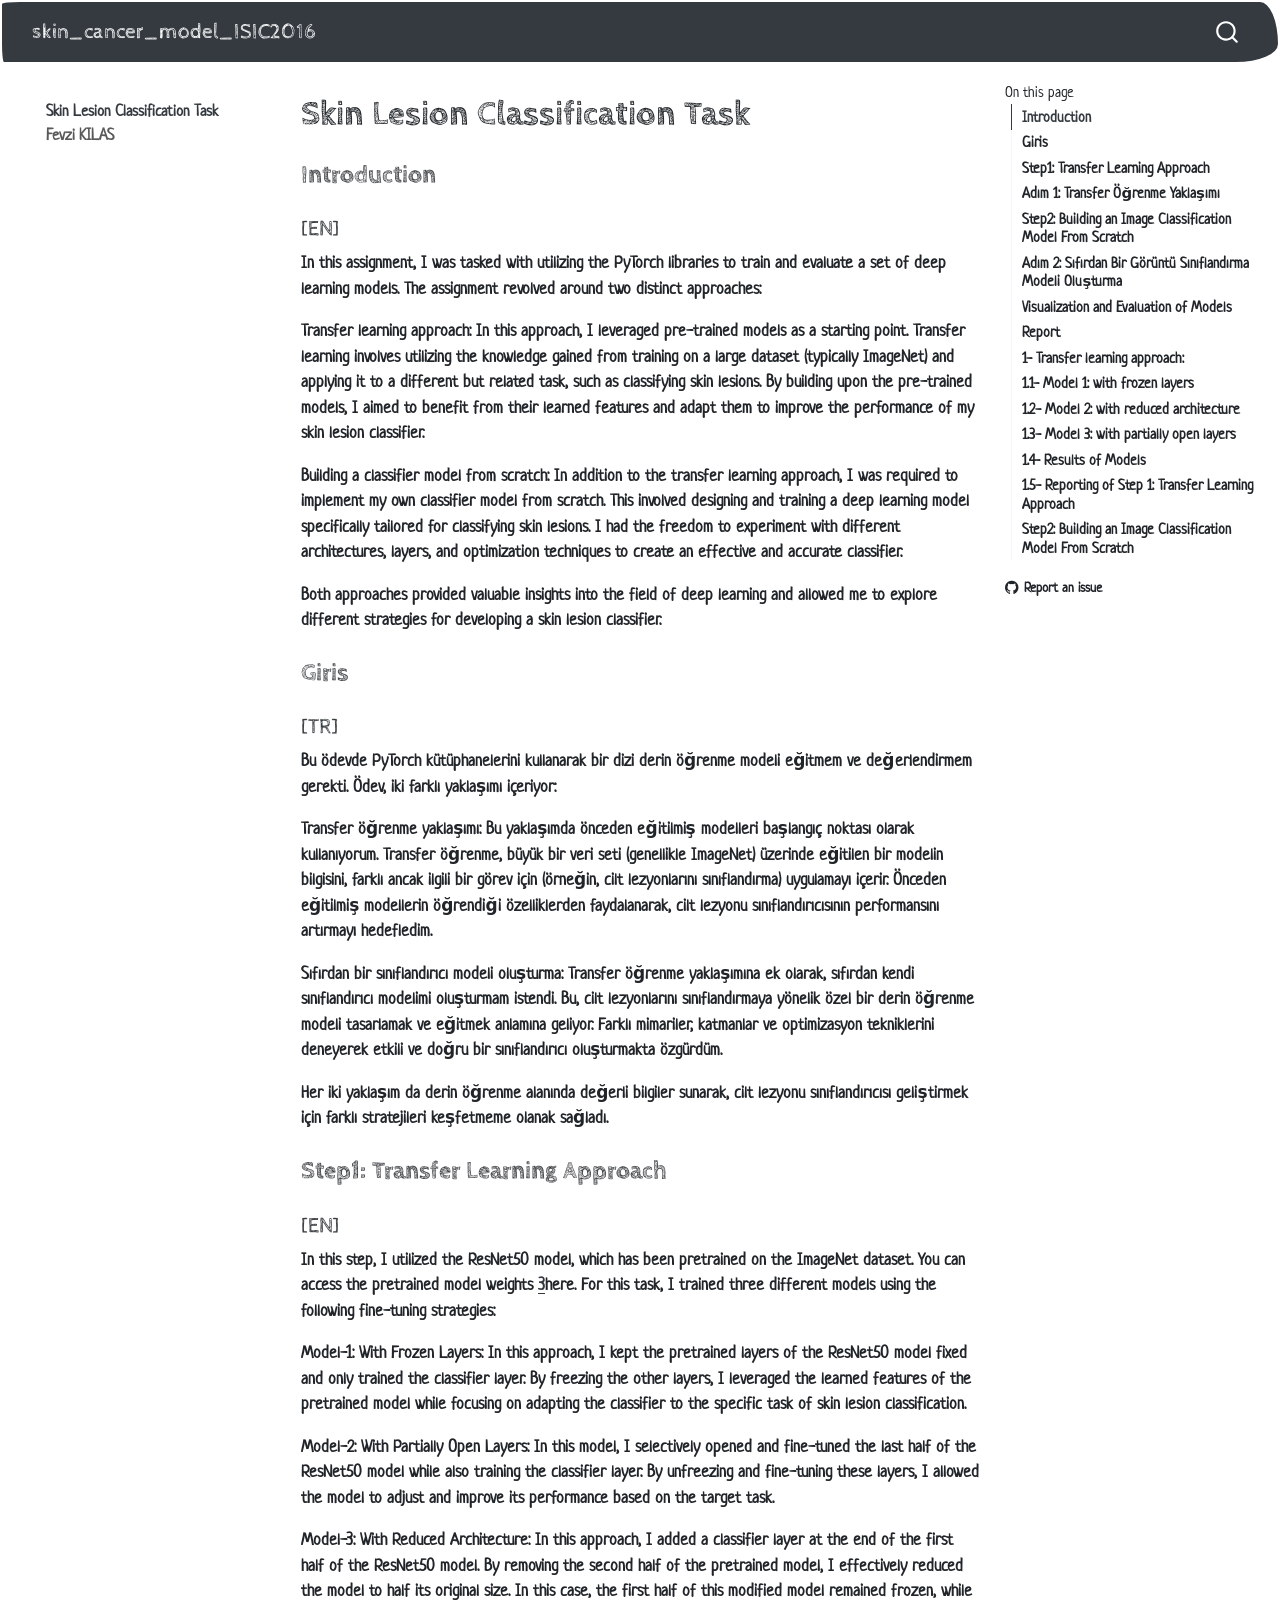
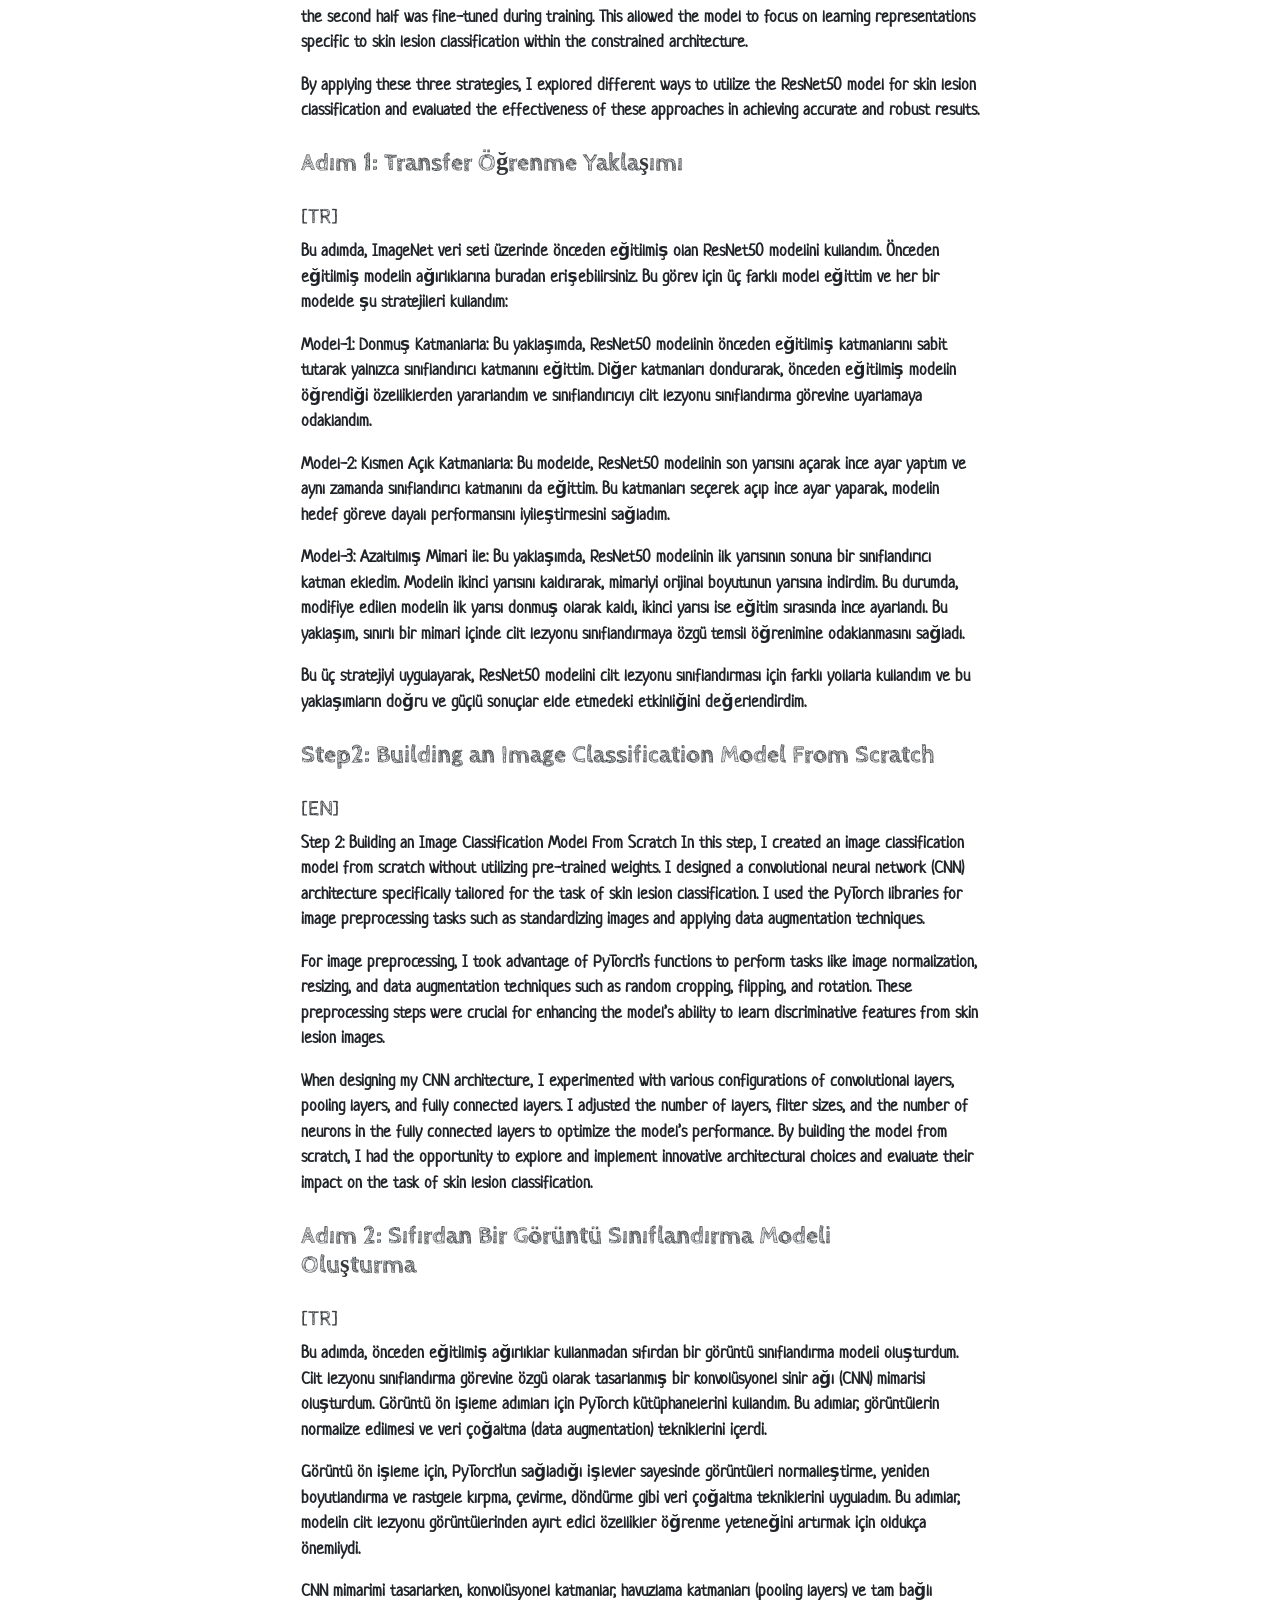
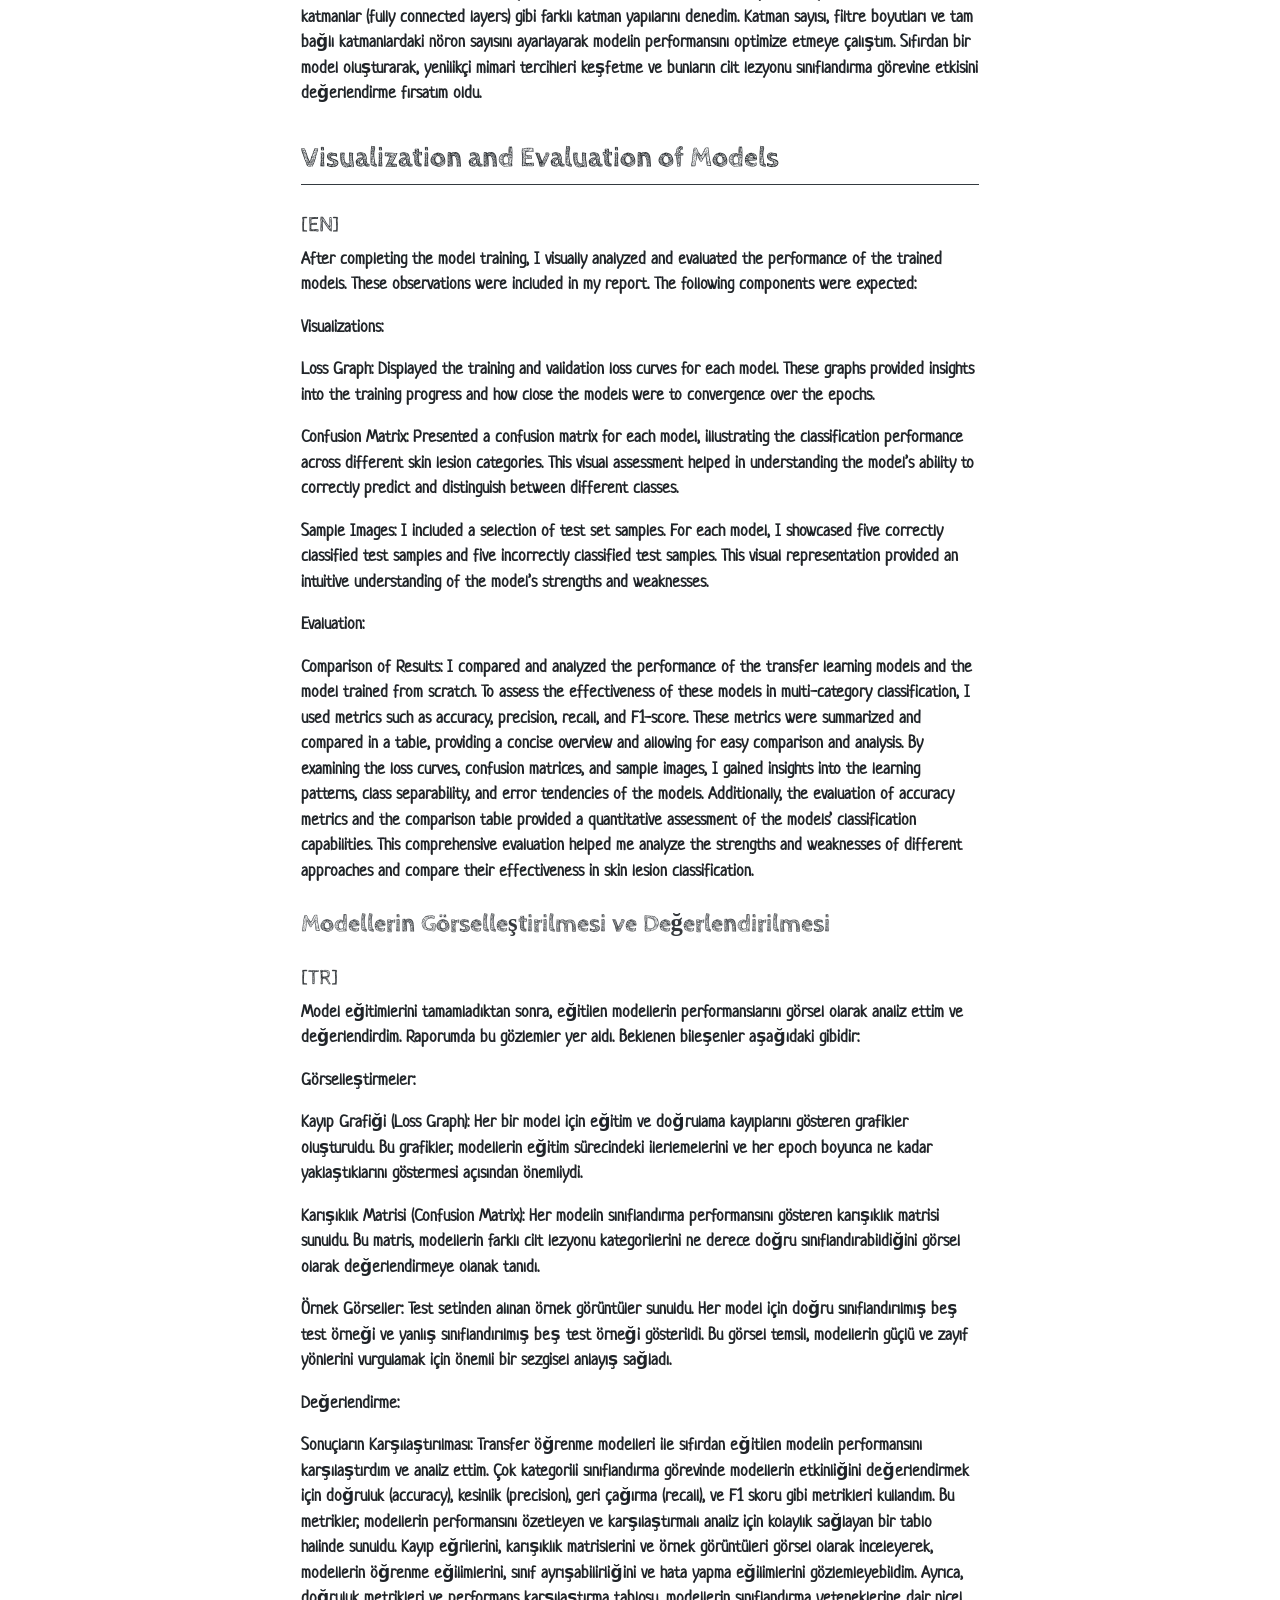
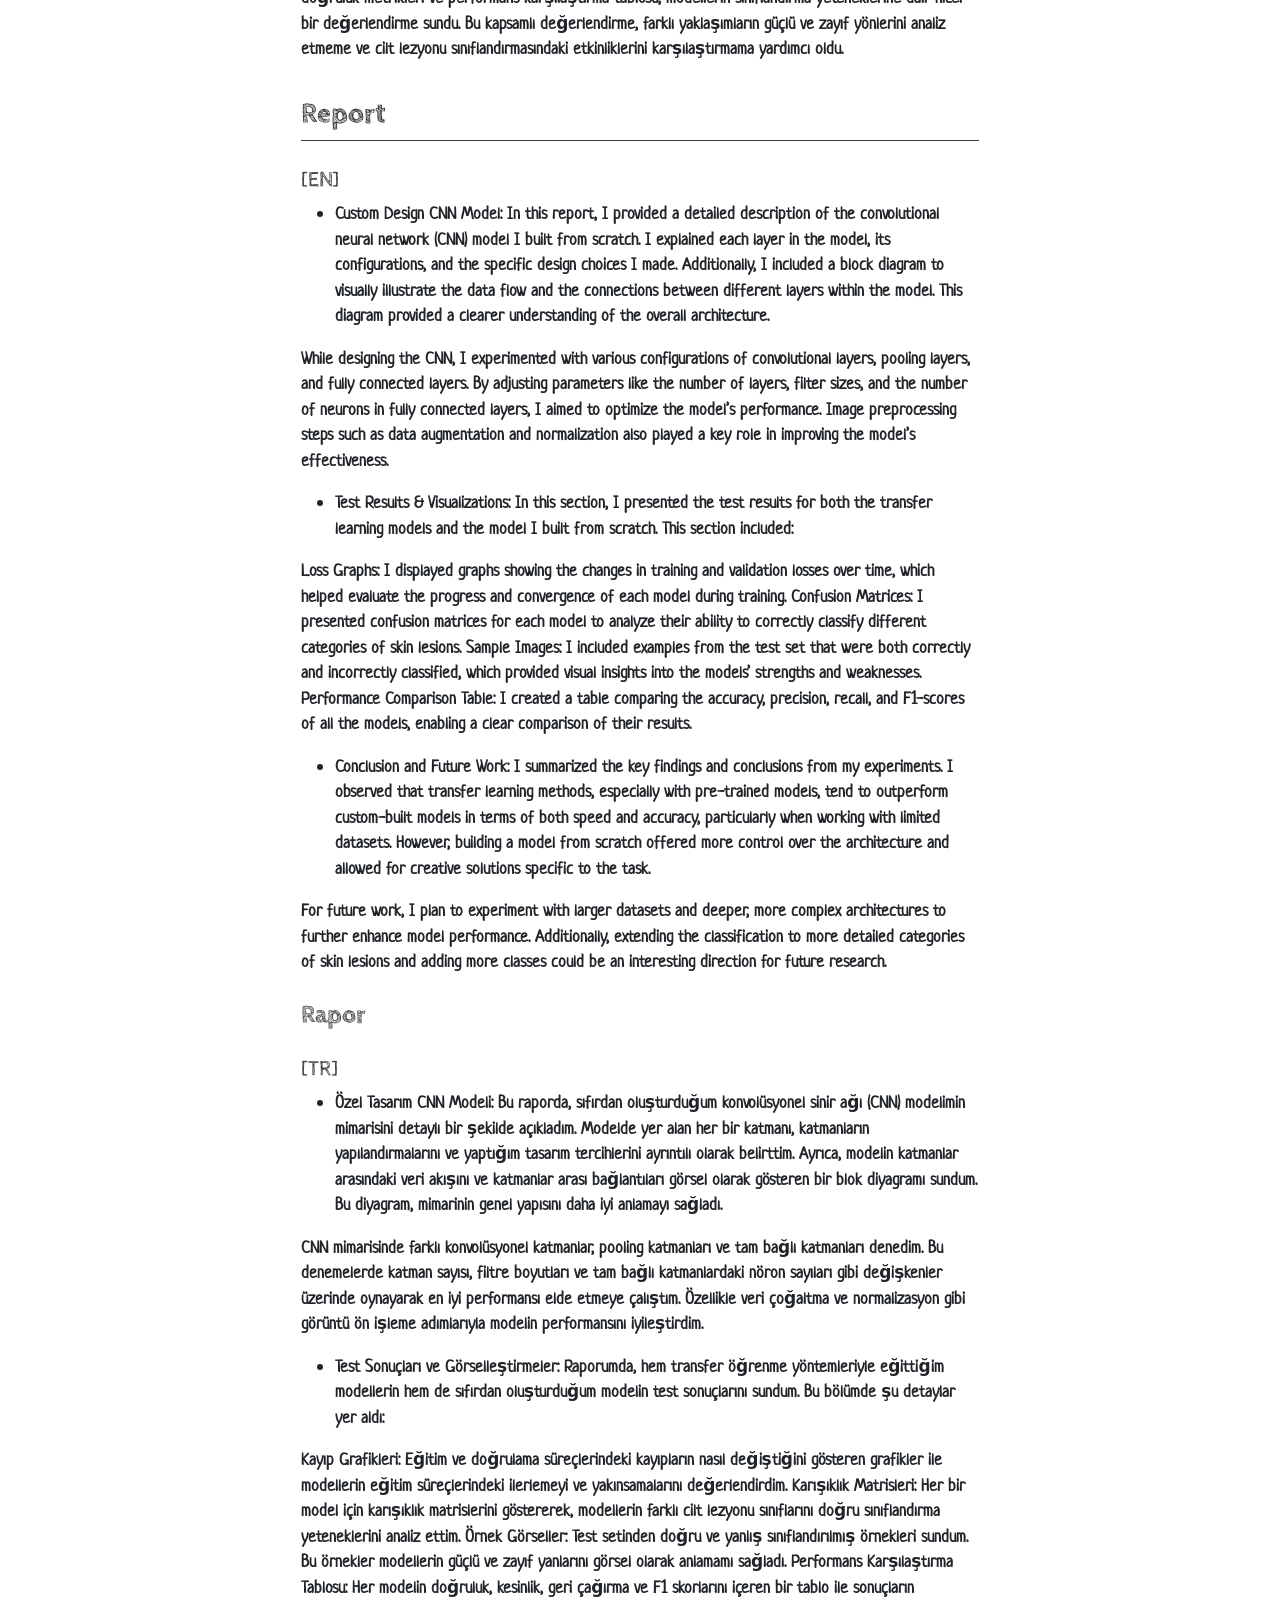
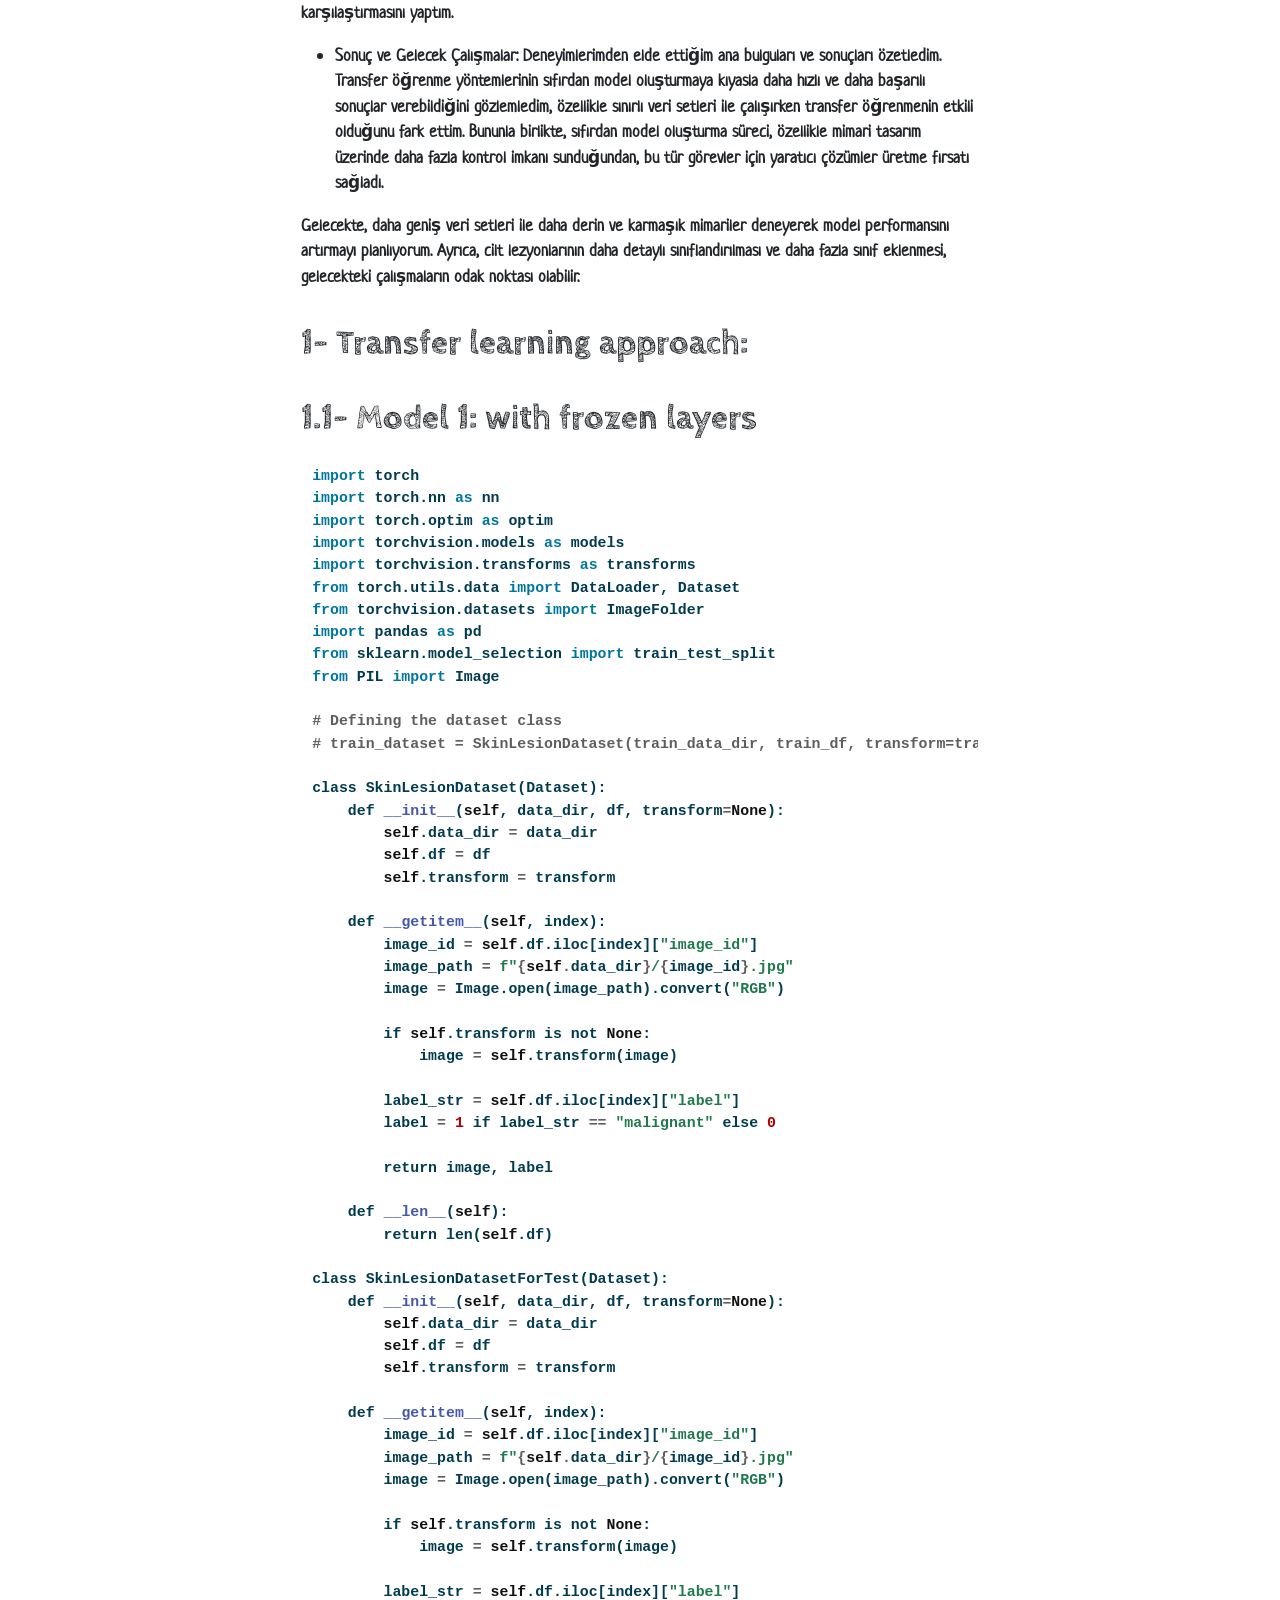
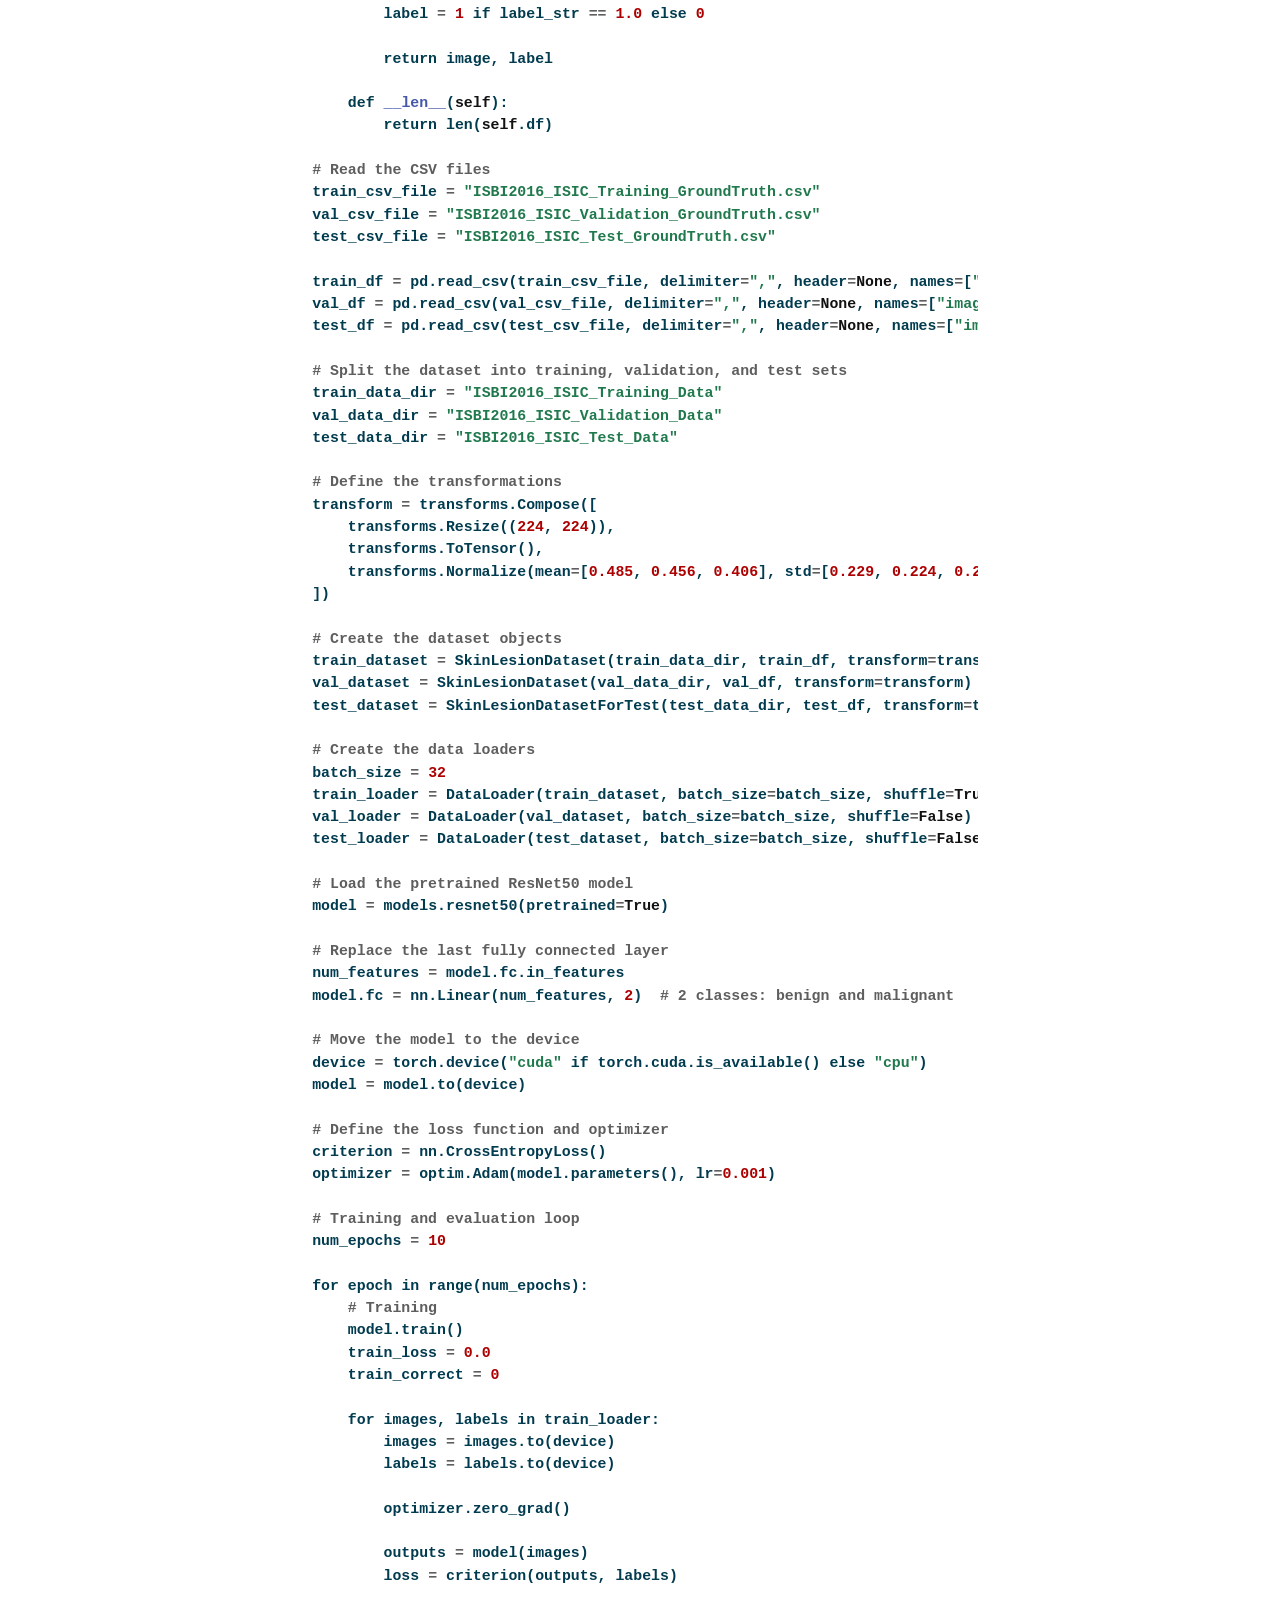
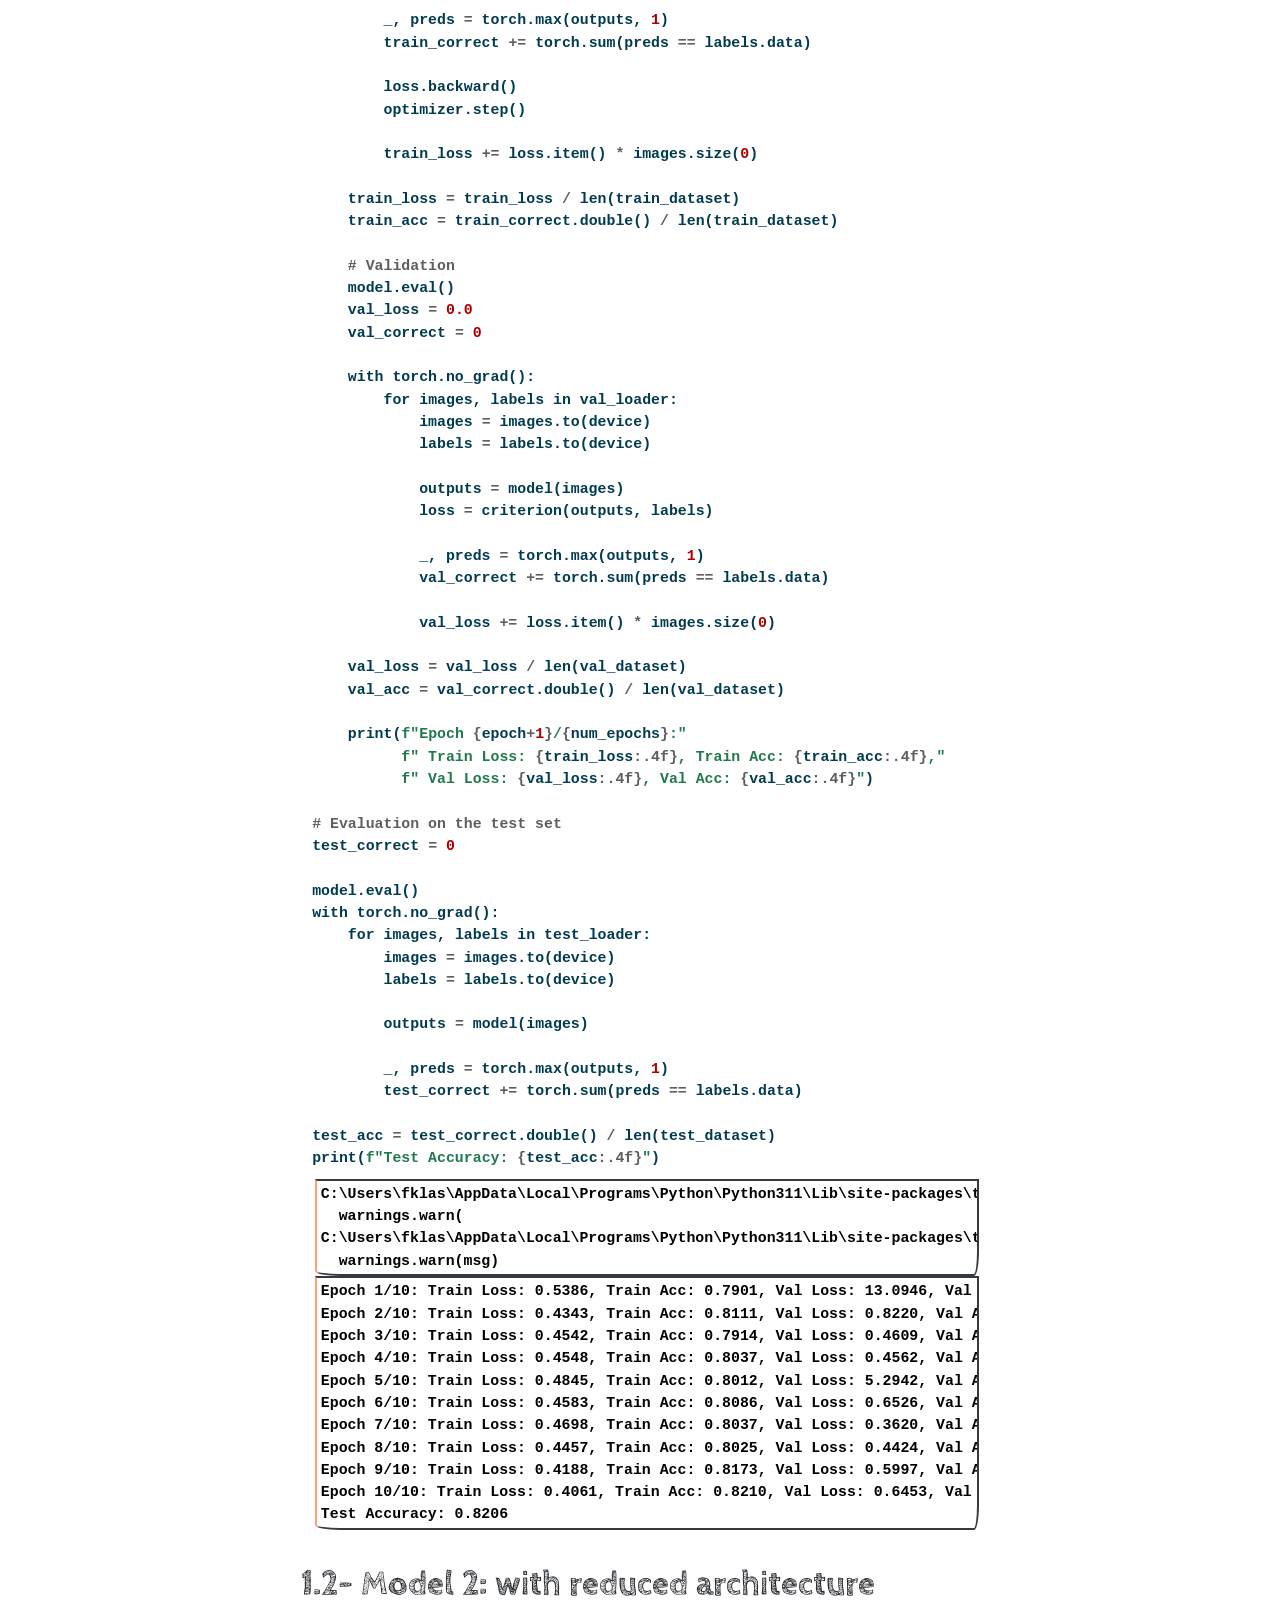
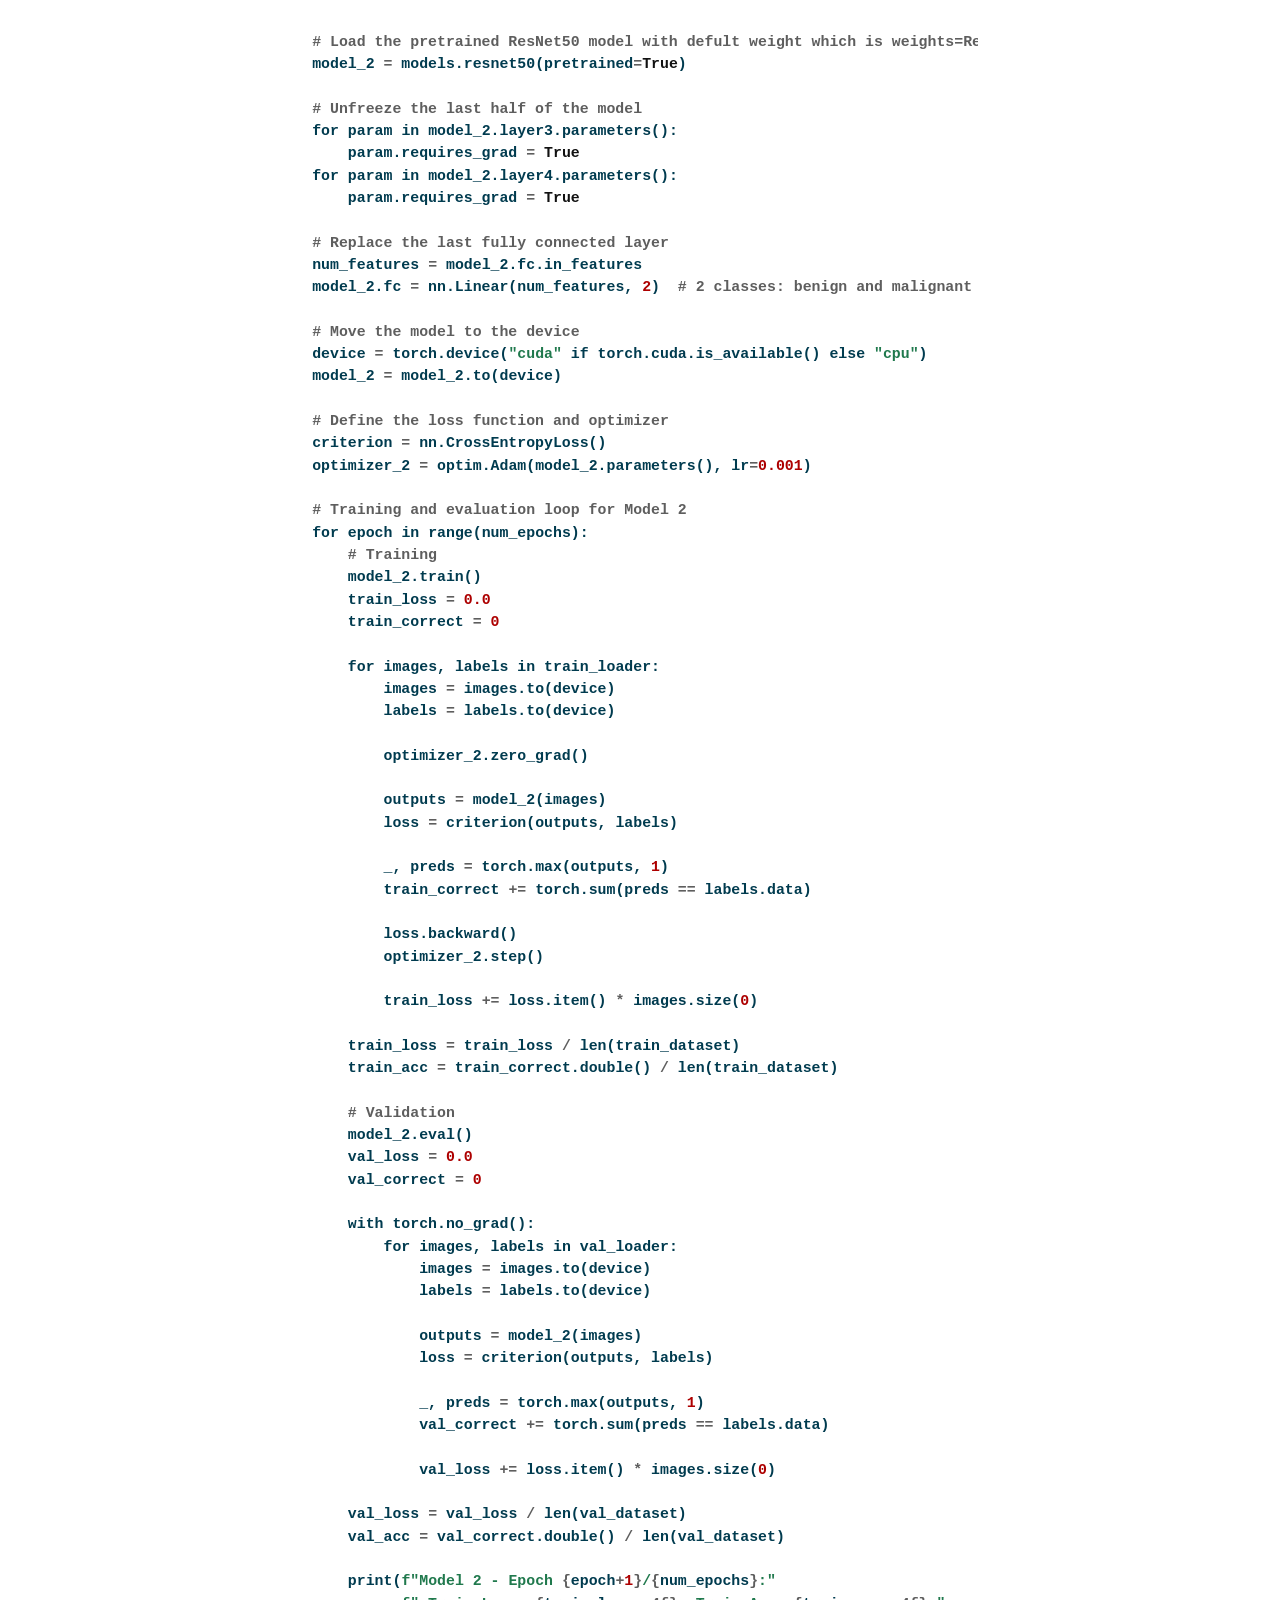
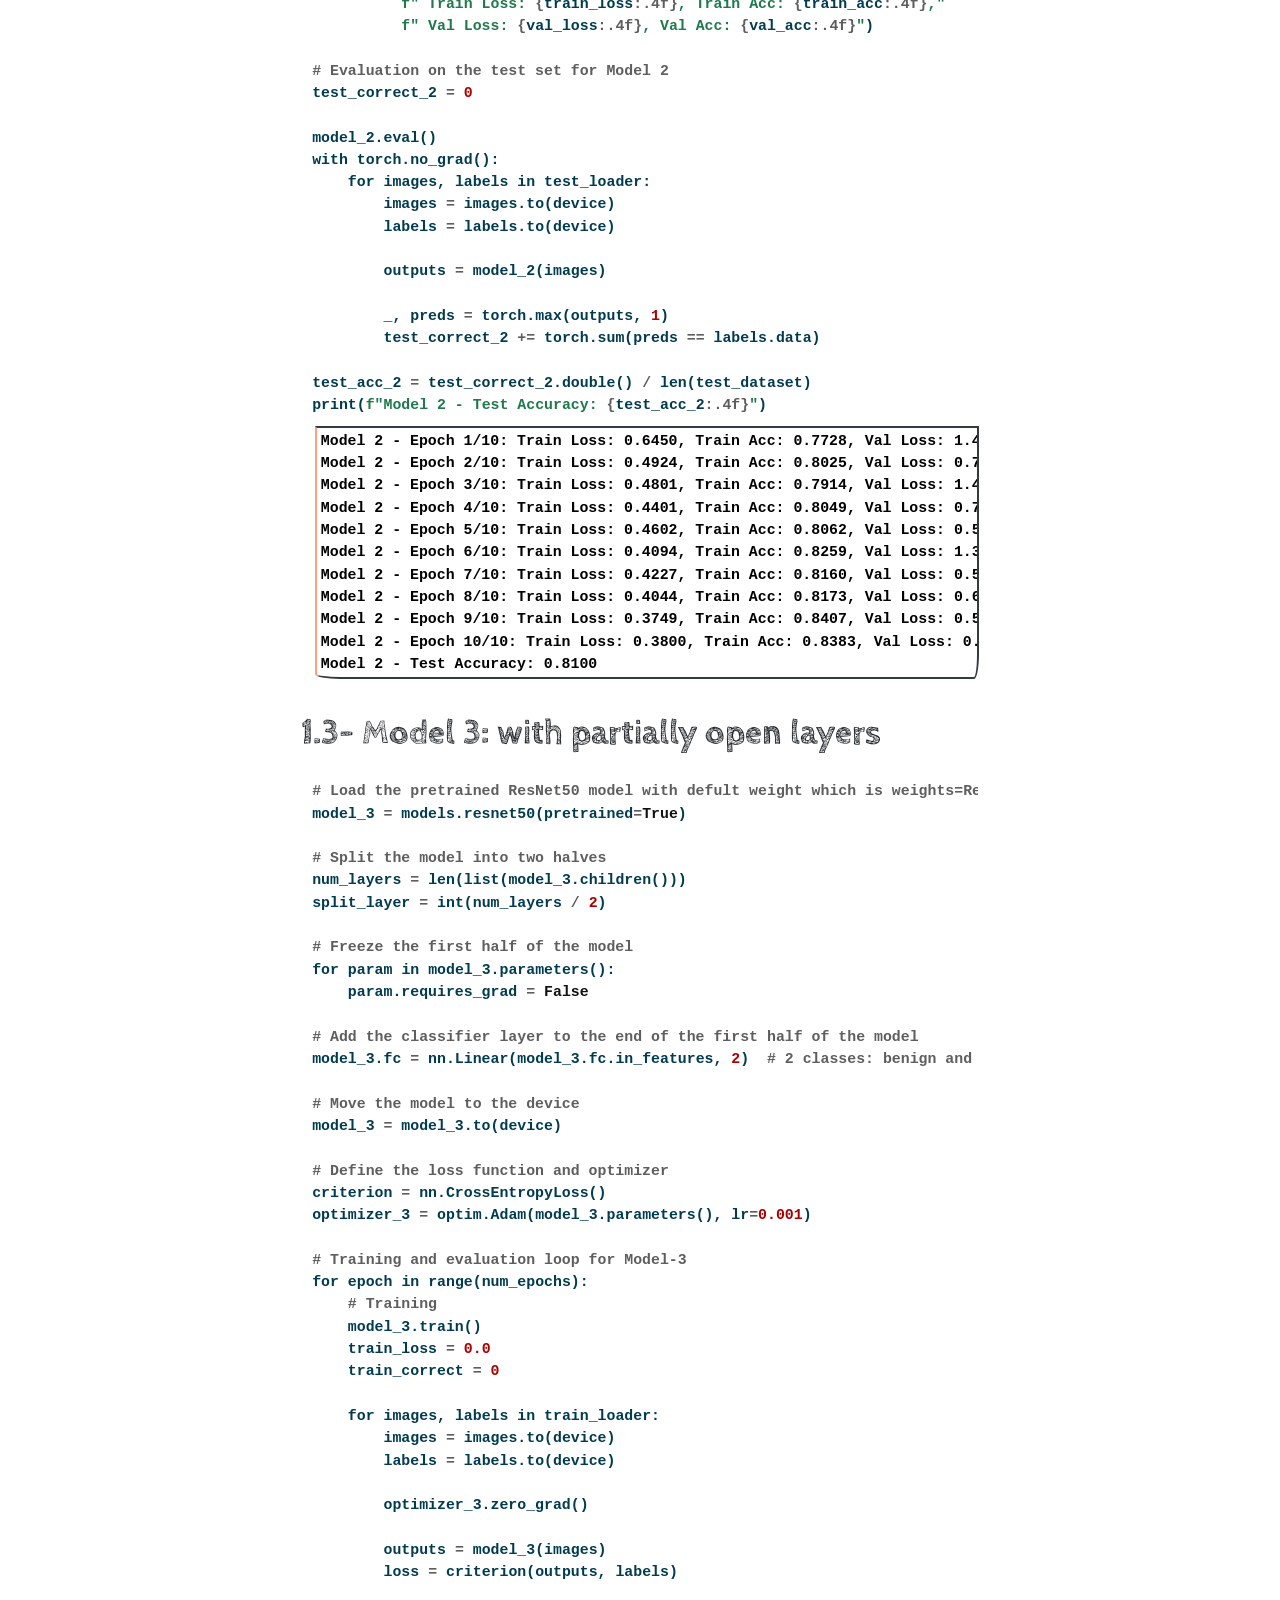
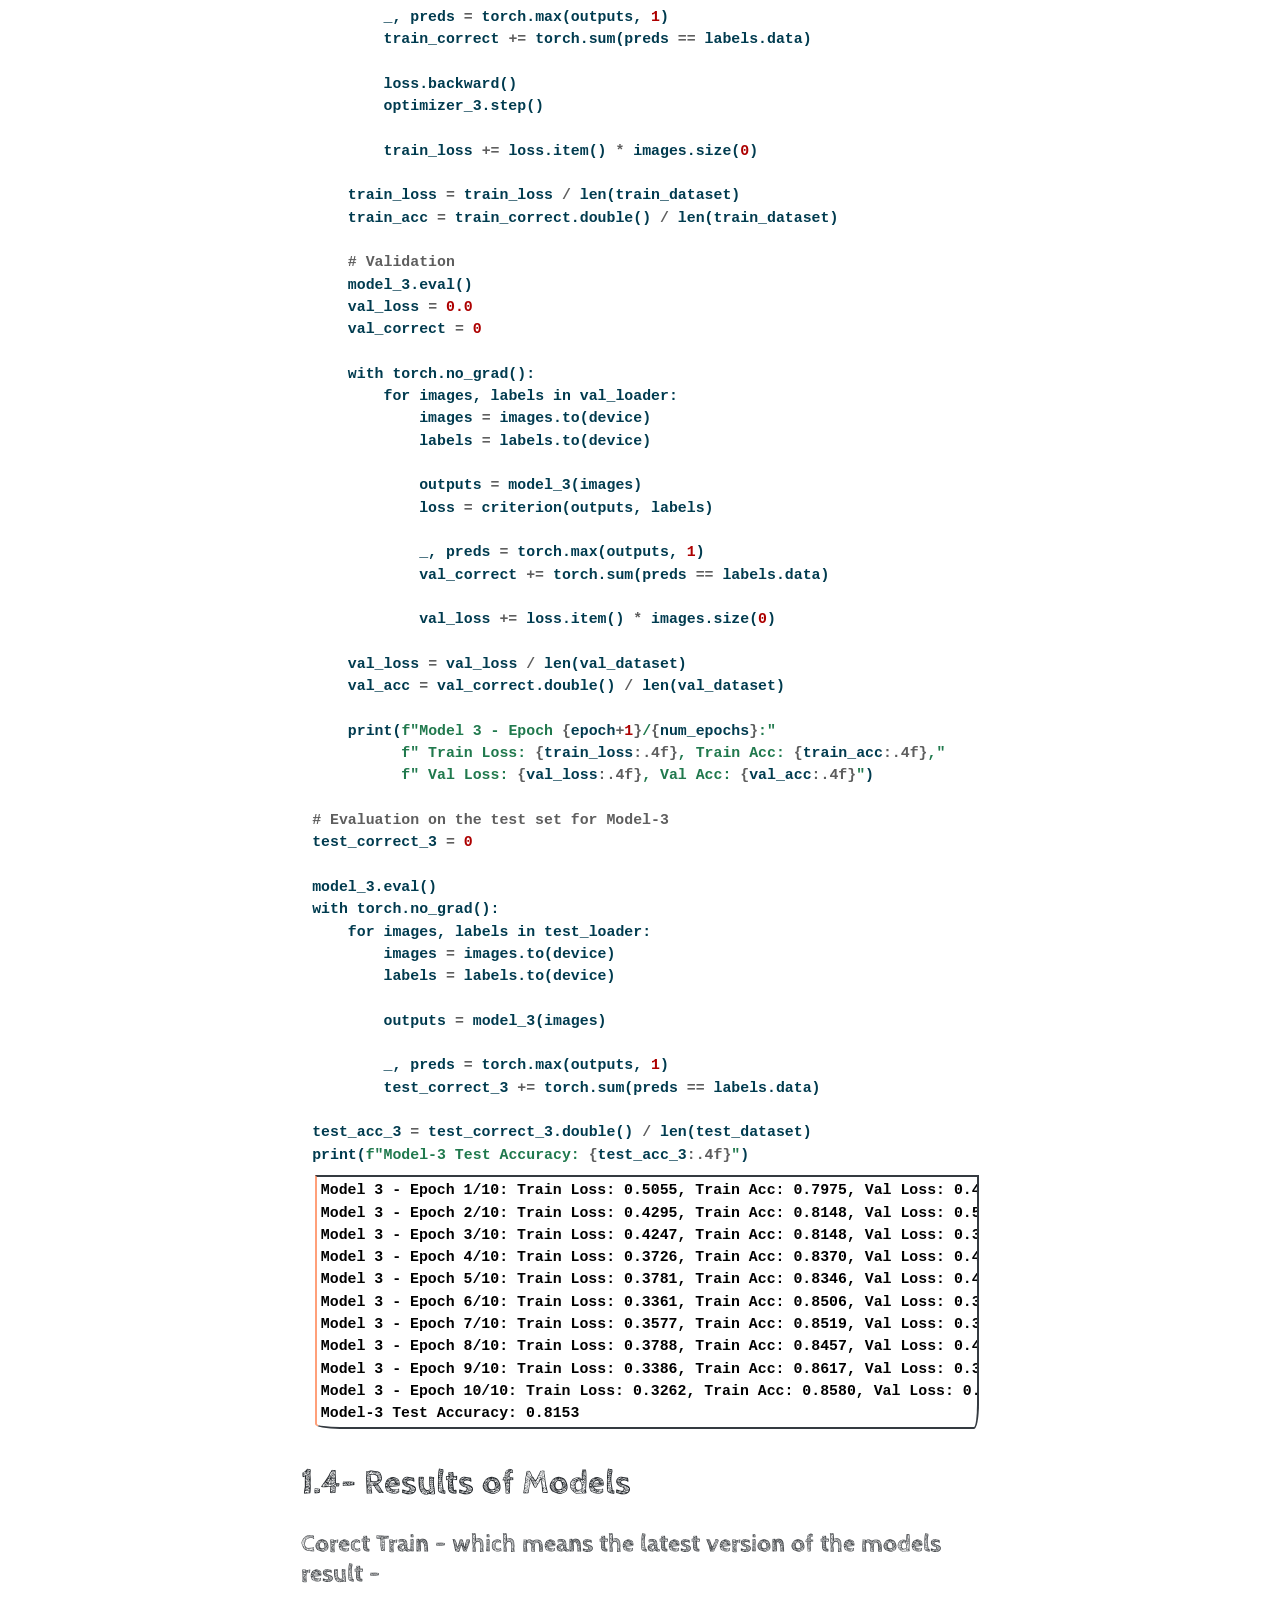
==== commit 2cccae5c: "deploy: 2ecd2e0285669b28353b1d0c1ffff3b3e938e1d2" ====
--- a/index.html
+++ b/index.html
@@ -2,7 +2,7 @@
 <html xmlns="http://www.w3.org/1999/xhtml" lang="en" xml:lang="en"><head>
 
 <meta charset="utf-8">
-<meta name="generator" content="quarto-1.5.57">
+<meta name="generator" content="quarto-1.6.40">
 
 <meta name="viewport" content="width=device-width, initial-scale=1.0, user-scalable=yes">
 
@@ -69,10 +69,10 @@
 <script src="site_libs/quarto-html/tippy.umd.min.js"></script>
 <script src="site_libs/quarto-html/anchor.min.js"></script>
 <link href="site_libs/quarto-html/tippy.css" rel="stylesheet">
-<link href="site_libs/quarto-html/quarto-syntax-highlighting.css" rel="stylesheet" id="quarto-text-highlighting-styles">
+<link href="site_libs/quarto-html/quarto-syntax-highlighting-549806ee2085284f45b00abea8c6df48.css" rel="stylesheet" id="quarto-text-highlighting-styles">
 <script src="site_libs/bootstrap/bootstrap.min.js"></script>
 <link href="site_libs/bootstrap/bootstrap-icons.css" rel="stylesheet">
-<link href="site_libs/bootstrap/bootstrap.min.css" rel="stylesheet" id="quarto-bootstrap" data-mode="light">
+<link href="site_libs/bootstrap/bootstrap-e4f079e1a24fd4e277facff8f930f2ab.min.css" rel="stylesheet" append-hash="true" id="quarto-bootstrap" data-mode="light">
 <script id="quarto-search-options" type="application/json">{
   "location": "navbar",
   "copy-button": false,
@@ -104,9 +104,15 @@
 
 <link rel="stylesheet" href="styles.css">
 <meta property="og:title" content="Skin Lesion Classification Task – skin_cancer_model_ISIC2016">
+<meta property="og:image" content="https://fevzikilas.github.io/skin_cancer_model_ISIC2016/index_files/figure-html/cell-5-output-1.png">
 <meta property="og:site_name" content="skin_cancer_model_ISIC2016">
+<meta property="og:image:height" content="455">
+<meta property="og:image:width" content="562">
 <meta name="twitter:title" content="Skin Lesion Classification Task – skin_cancer_model_ISIC2016">
-<meta name="twitter:card" content="summary">
+<meta name="twitter:image" content="https://fevzikilas.github.io/skin_cancer_model_ISIC2016/index_files/figure-html/cell-5-output-1.png">
+<meta name="twitter:image-height" content="455">
+<meta name="twitter:image-width" content="562">
+<meta name="twitter:card" content="summary_large_image">
 </head>
 
 <body class="nav-sidebar floating nav-fixed">
@@ -1945,8 +1951,6 @@
   });
   clipboard.on('success', onCopySuccess);
   if (window.document.getElementById('quarto-embedded-source-code-modal')) {
-    // For code content inside modals, clipBoardJS needs to be initialized with a container option
-    // TODO: Check when it could be a function (https://github.com/zenorocha/clipboard.js/issues/860)
     const clipboardModal = new window.ClipboardJS('.code-copy-button[data-in-quarto-modal]', {
       text: getTextToCopy,
       container: window.document.getElementById('quarto-embedded-source-code-modal')
@@ -2057,7 +2061,6 @@
       if (window.Quarto?.typesetMath) {
         window.Quarto.typesetMath(note);
       }
-      // TODO in 1.5, we should make sure this works without a callout special case
       if (note.classList.contains("callout")) {
         return note.outerHTML;
       } else {
--- a/site_libs/quarto-html/quarto-syntax-highlighting-549806ee2085284f45b00abea8c6df48.css
+++ b/site_libs/quarto-html/quarto-syntax-highlighting-549806ee2085284f45b00abea8c6df48.css
@@ -0,0 +1,205 @@
+/* quarto syntax highlight colors */
+:root {
+  --quarto-hl-ot-color: #003B4F;
+  --quarto-hl-at-color: #657422;
+  --quarto-hl-ss-color: #20794D;
+  --quarto-hl-an-color: #5E5E5E;
+  --quarto-hl-fu-color: #4758AB;
+  --quarto-hl-st-color: #20794D;
+  --quarto-hl-cf-color: #003B4F;
+  --quarto-hl-op-color: #5E5E5E;
+  --quarto-hl-er-color: #AD0000;
+  --quarto-hl-bn-color: #AD0000;
+  --quarto-hl-al-color: #AD0000;
+  --quarto-hl-va-color: #111111;
+  --quarto-hl-bu-color: inherit;
+  --quarto-hl-ex-color: inherit;
+  --quarto-hl-pp-color: #AD0000;
+  --quarto-hl-in-color: #5E5E5E;
+  --quarto-hl-vs-color: #20794D;
+  --quarto-hl-wa-color: #5E5E5E;
+  --quarto-hl-do-color: #5E5E5E;
+  --quarto-hl-im-color: #00769E;
+  --quarto-hl-ch-color: #20794D;
+  --quarto-hl-dt-color: #AD0000;
+  --quarto-hl-fl-color: #AD0000;
+  --quarto-hl-co-color: #5E5E5E;
+  --quarto-hl-cv-color: #5E5E5E;
+  --quarto-hl-cn-color: #8f5902;
+  --quarto-hl-sc-color: #5E5E5E;
+  --quarto-hl-dv-color: #AD0000;
+  --quarto-hl-kw-color: #003B4F;
+}
+
+/* other quarto variables */
+:root {
+  --quarto-font-monospace: SFMono-Regular, Menlo, Monaco, Consolas, "Liberation Mono", "Courier New", monospace;
+}
+
+pre > code.sourceCode > span {
+  color: #003B4F;
+}
+
+code span {
+  color: #003B4F;
+}
+
+code.sourceCode > span {
+  color: #003B4F;
+}
+
+div.sourceCode,
+div.sourceCode pre.sourceCode {
+  color: #003B4F;
+}
+
+code span.ot {
+  color: #003B4F;
+  font-style: inherit;
+}
+
+code span.at {
+  color: #657422;
+  font-style: inherit;
+}
+
+code span.ss {
+  color: #20794D;
+  font-style: inherit;
+}
+
+code span.an {
+  color: #5E5E5E;
+  font-style: inherit;
+}
+
+code span.fu {
+  color: #4758AB;
+  font-style: inherit;
+}
+
+code span.st {
+  color: #20794D;
+  font-style: inherit;
+}
+
+code span.cf {
+  color: #003B4F;
+  font-weight: bold;
+  font-style: inherit;
+}
+
+code span.op {
+  color: #5E5E5E;
+  font-style: inherit;
+}
+
+code span.er {
+  color: #AD0000;
+  font-style: inherit;
+}
+
+code span.bn {
+  color: #AD0000;
+  font-style: inherit;
+}
+
+code span.al {
+  color: #AD0000;
+  font-style: inherit;
+}
+
+code span.va {
+  color: #111111;
+  font-style: inherit;
+}
+
+code span.bu {
+  font-style: inherit;
+}
+
+code span.ex {
+  font-style: inherit;
+}
+
+code span.pp {
+  color: #AD0000;
+  font-style: inherit;
+}
+
+code span.in {
+  color: #5E5E5E;
+  font-style: inherit;
+}
+
+code span.vs {
+  color: #20794D;
+  font-style: inherit;
+}
+
+code span.wa {
+  color: #5E5E5E;
+  font-style: italic;
+}
+
+code span.do {
+  color: #5E5E5E;
+  font-style: italic;
+}
+
+code span.im {
+  color: #00769E;
+  font-style: inherit;
+}
+
+code span.ch {
+  color: #20794D;
+  font-style: inherit;
+}
+
+code span.dt {
+  color: #AD0000;
+  font-style: inherit;
+}
+
+code span.fl {
+  color: #AD0000;
+  font-style: inherit;
+}
+
+code span.co {
+  color: #5E5E5E;
+  font-style: inherit;
+}
+
+code span.cv {
+  color: #5E5E5E;
+  font-style: italic;
+}
+
+code span.cn {
+  color: #8f5902;
+  font-style: inherit;
+}
+
+code span.sc {
+  color: #5E5E5E;
+  font-style: inherit;
+}
+
+code span.dv {
+  color: #AD0000;
+  font-style: inherit;
+}
+
+code span.kw {
+  color: #003B4F;
+  font-weight: bold;
+  font-style: inherit;
+}
+
+.prevent-inlining {
+  content: "</";
+}
+
+/*# sourceMappingURL=ae99138f4fbc2fb4c9f5e5cd69c22459.css.map */
